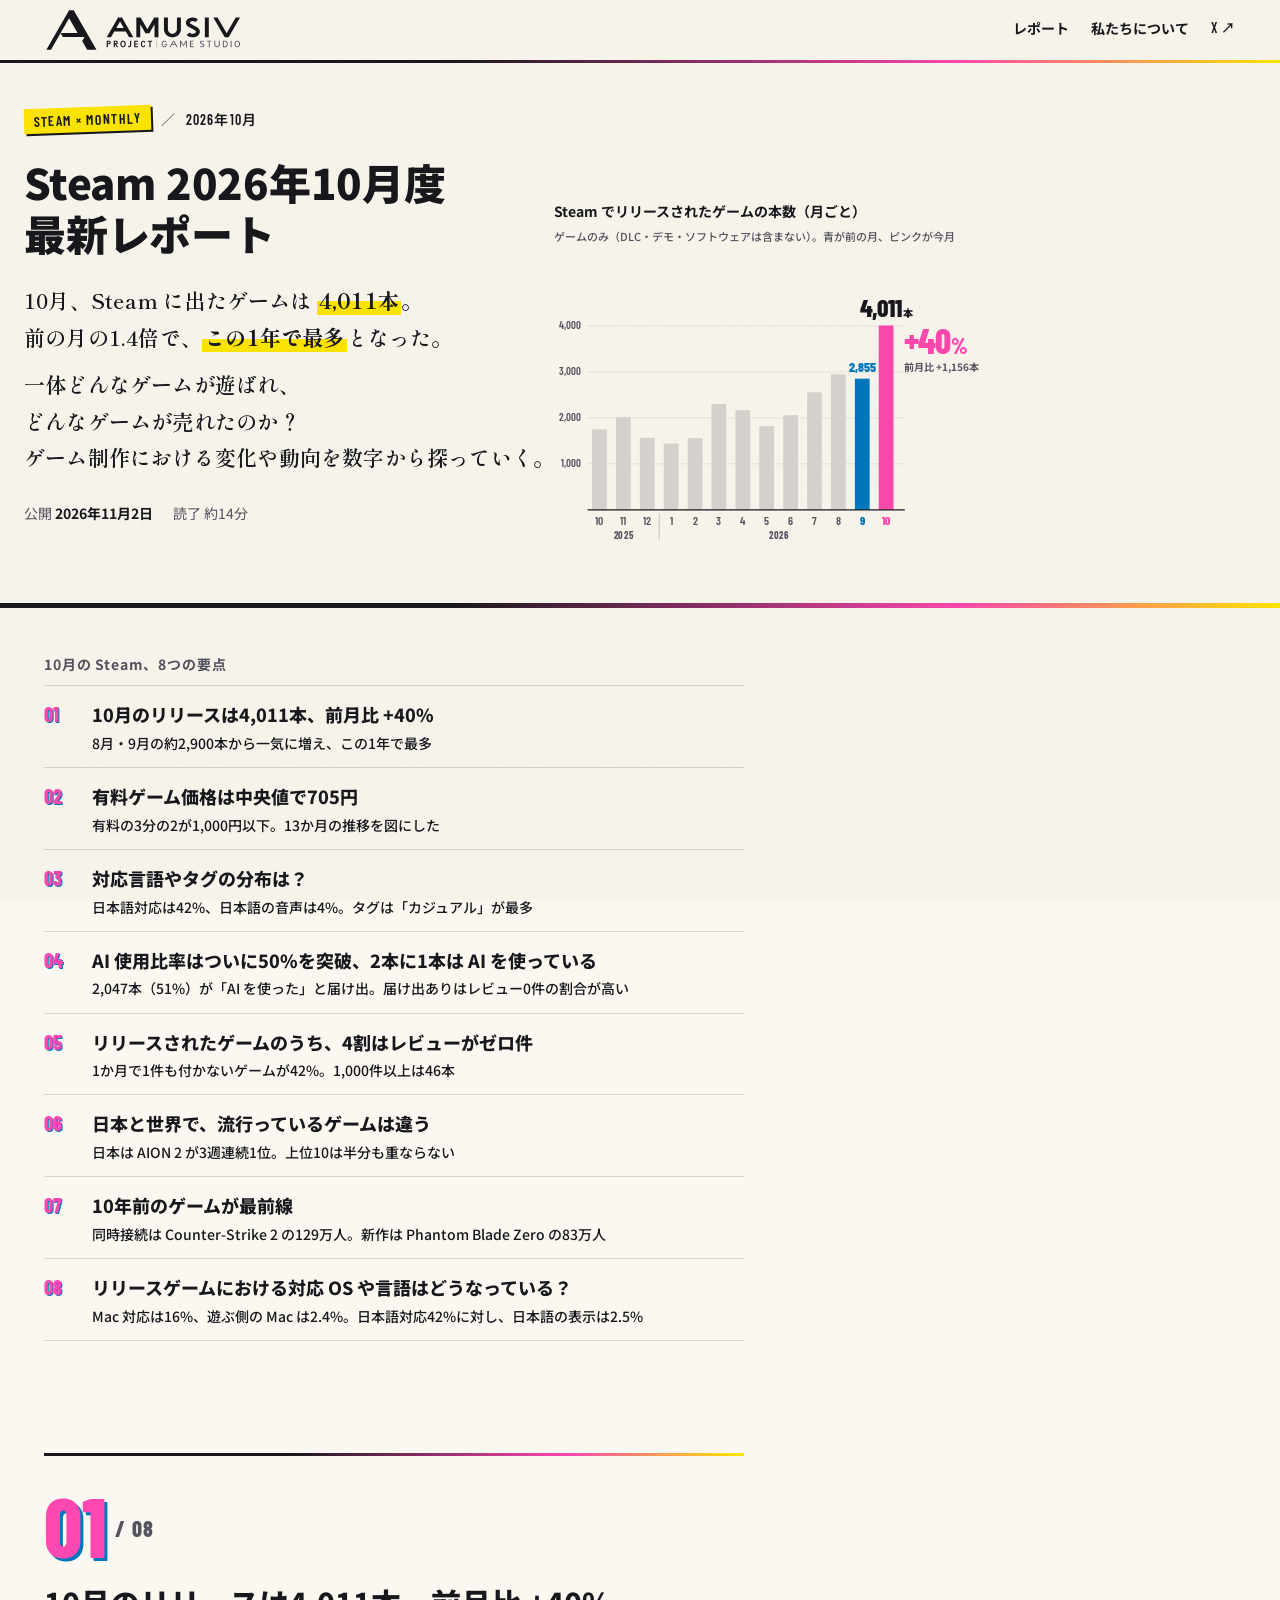
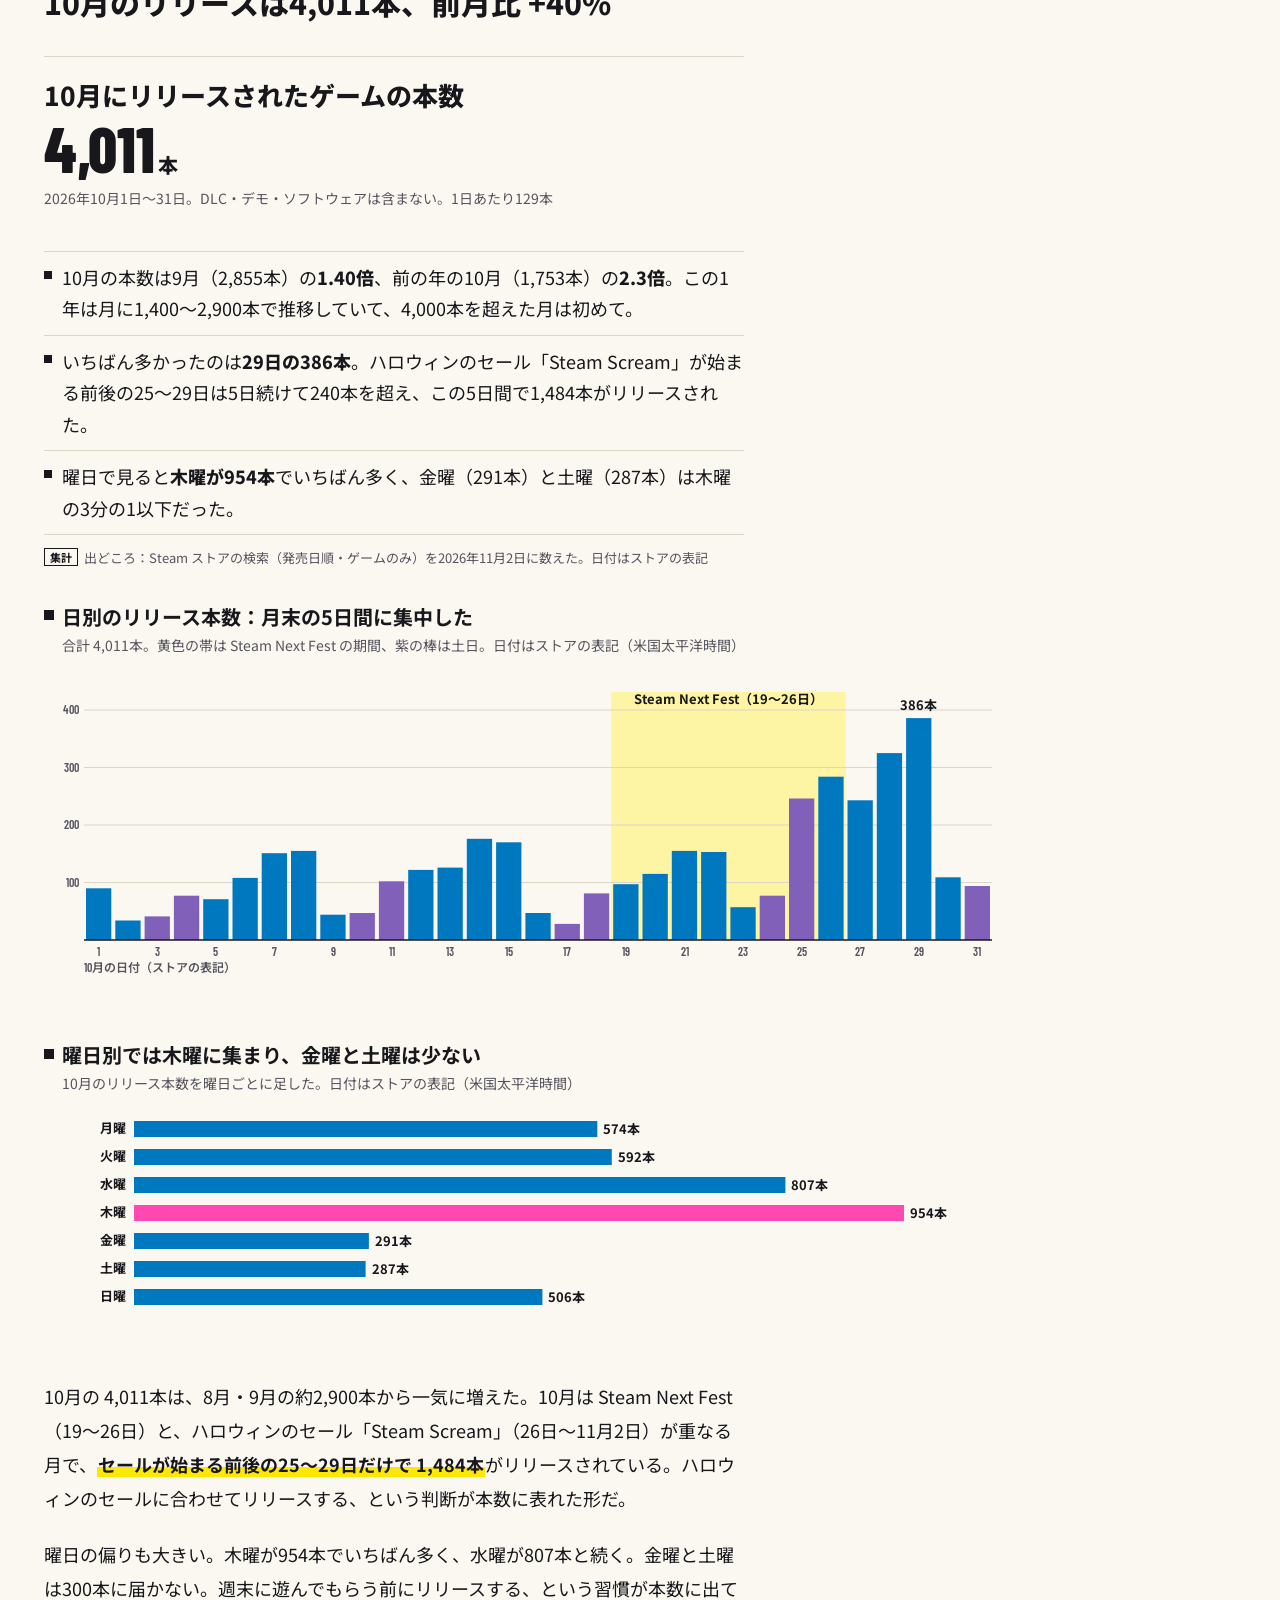
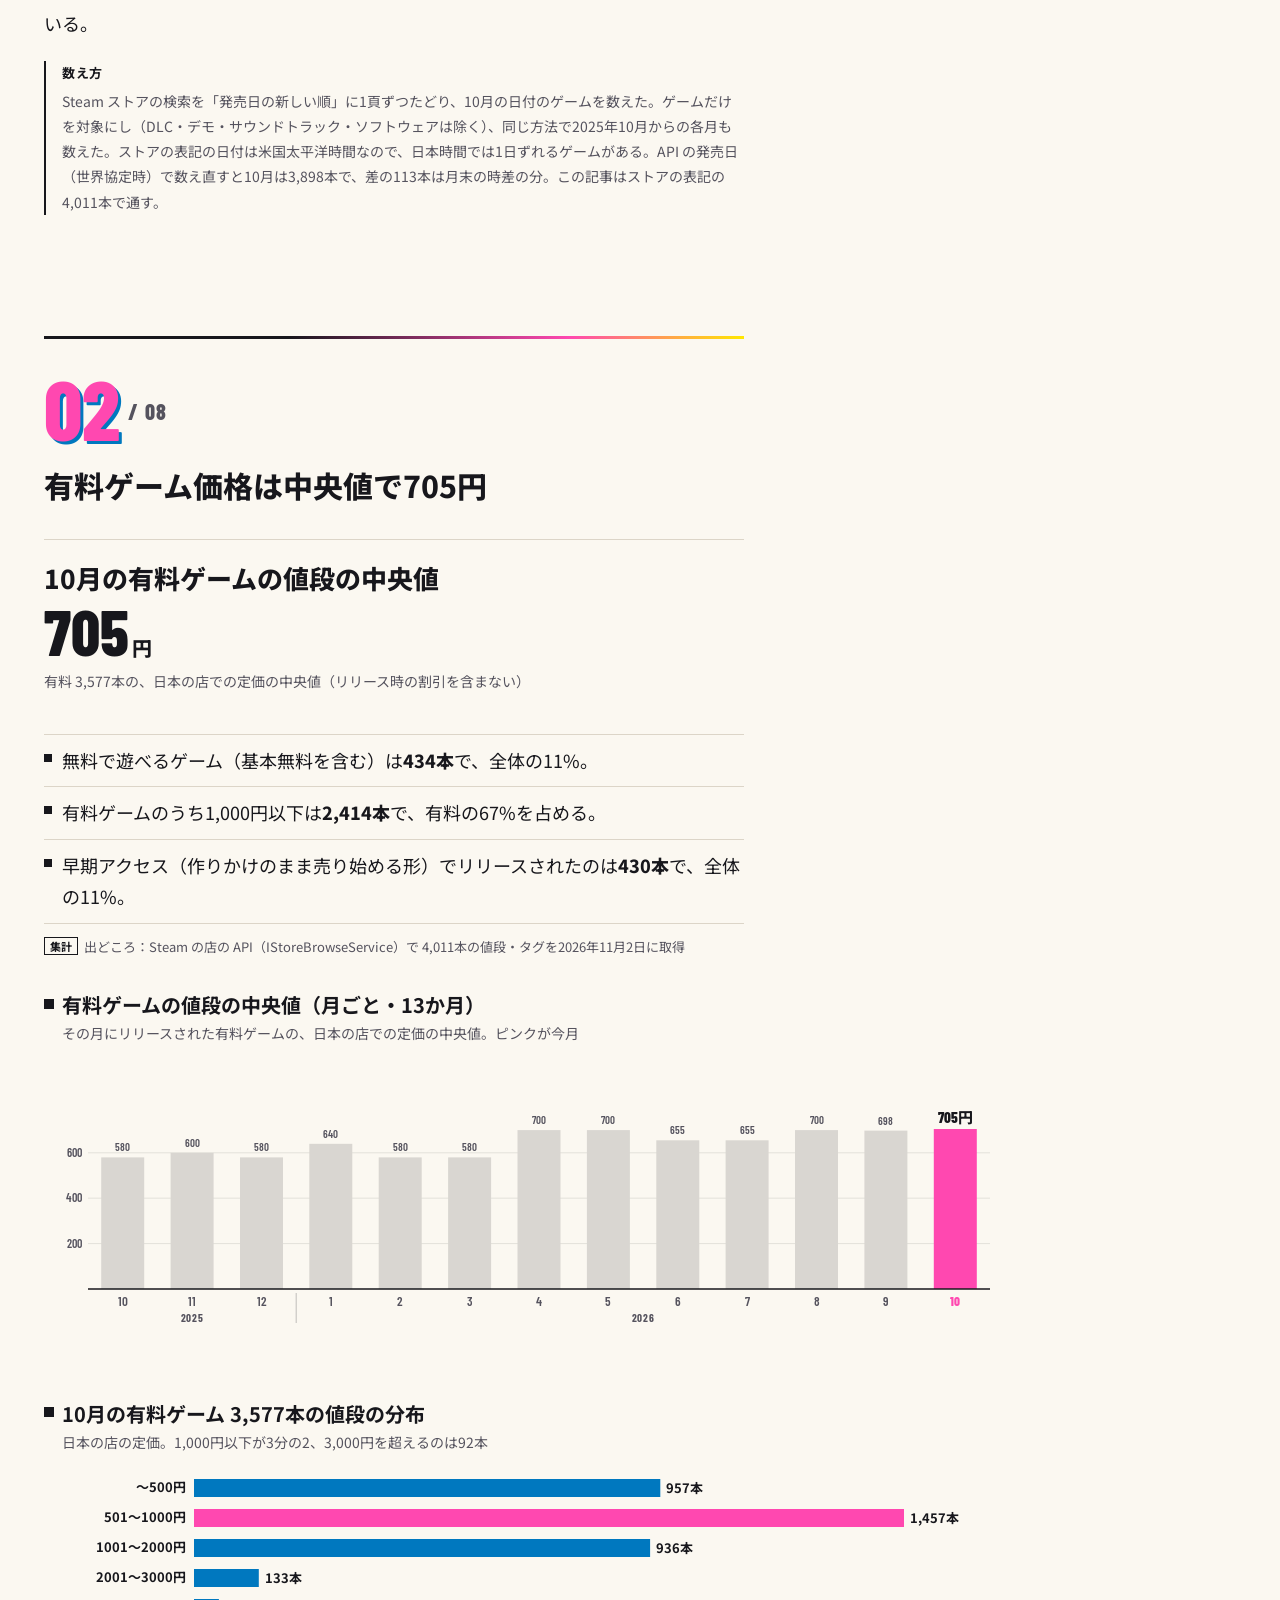
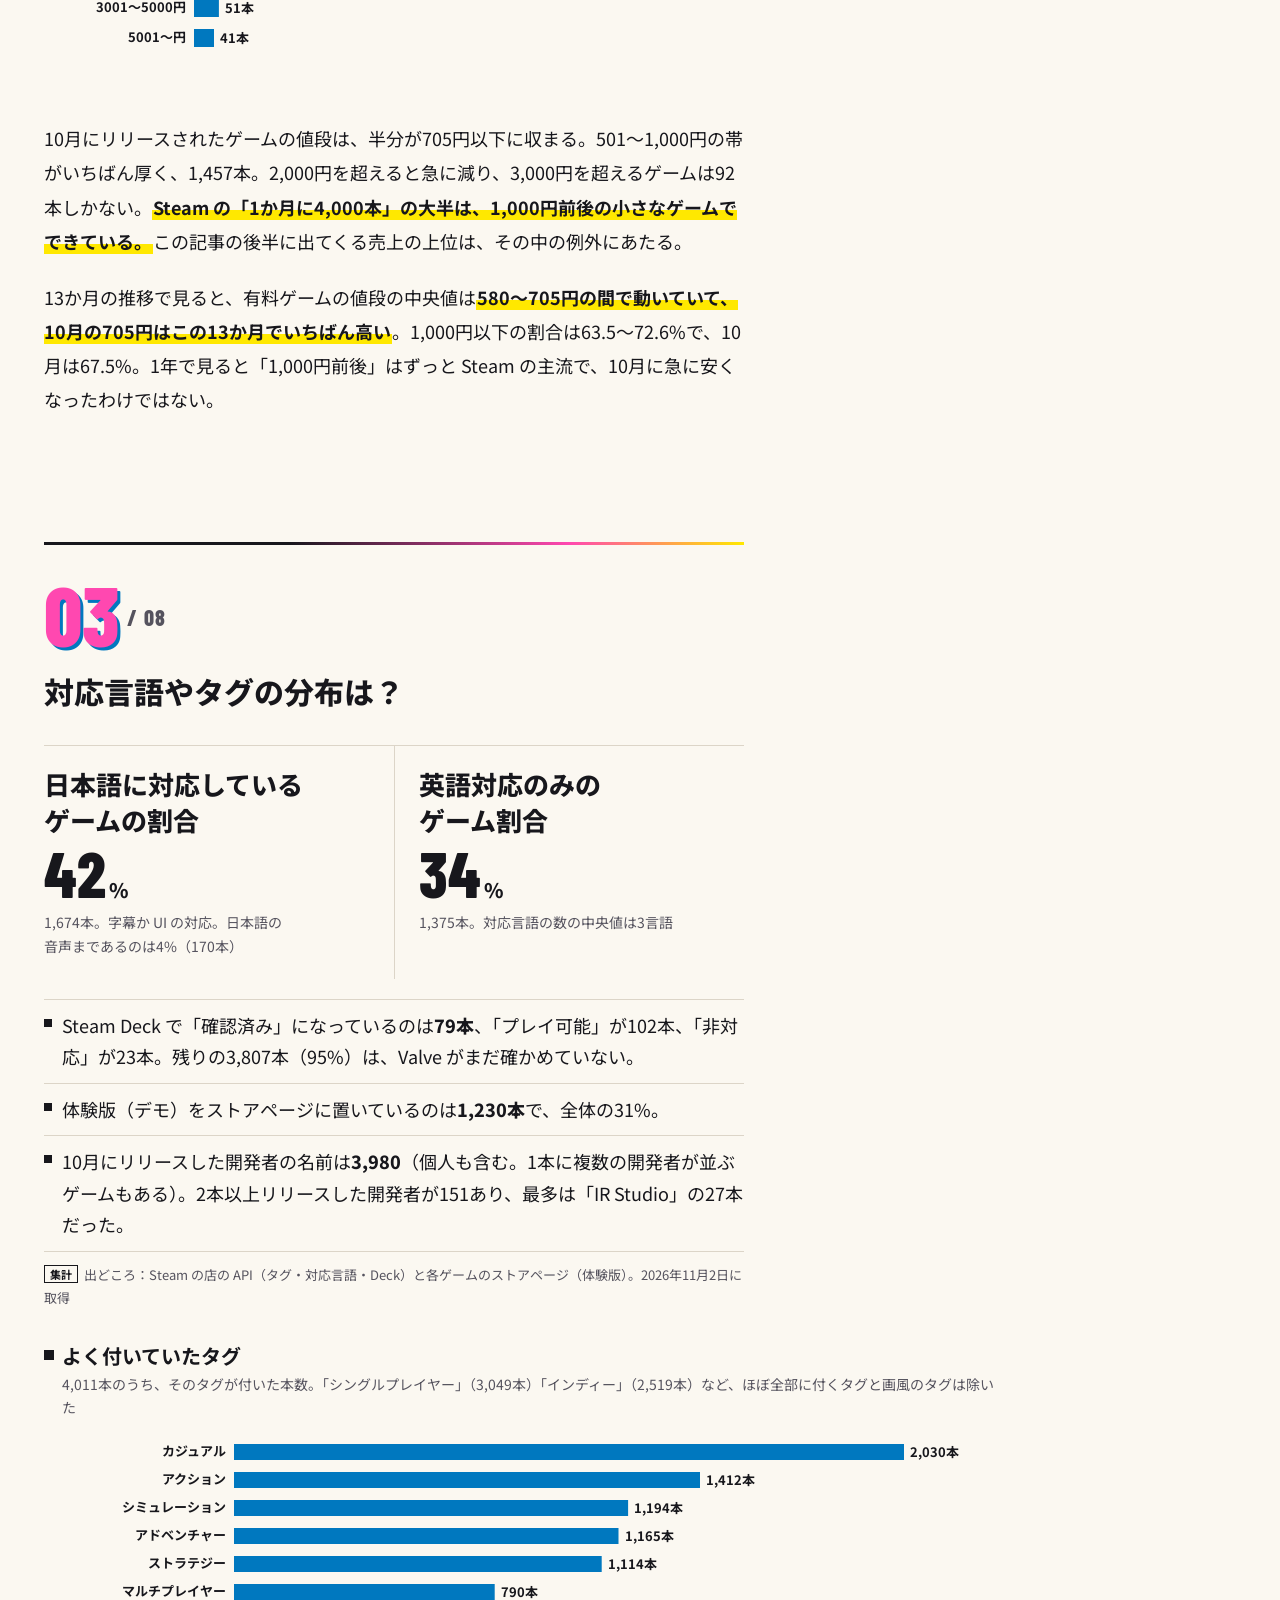
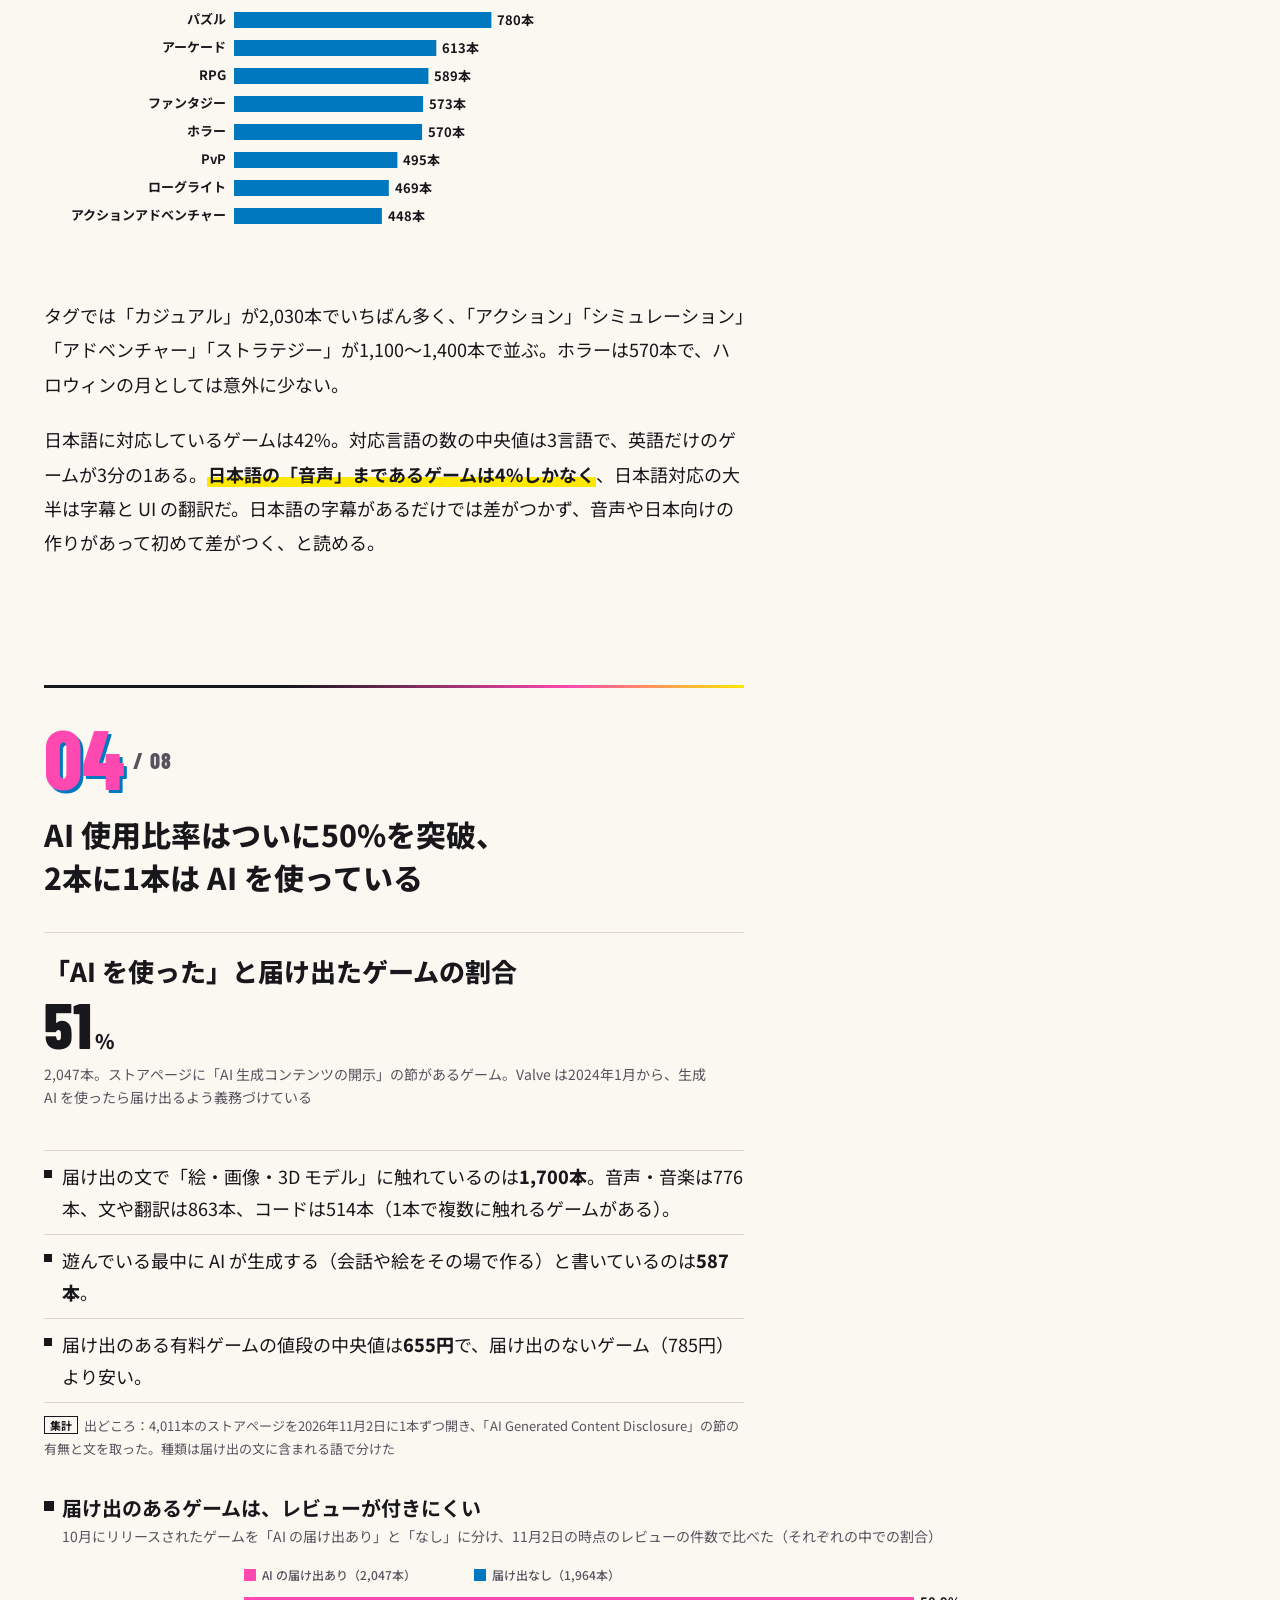
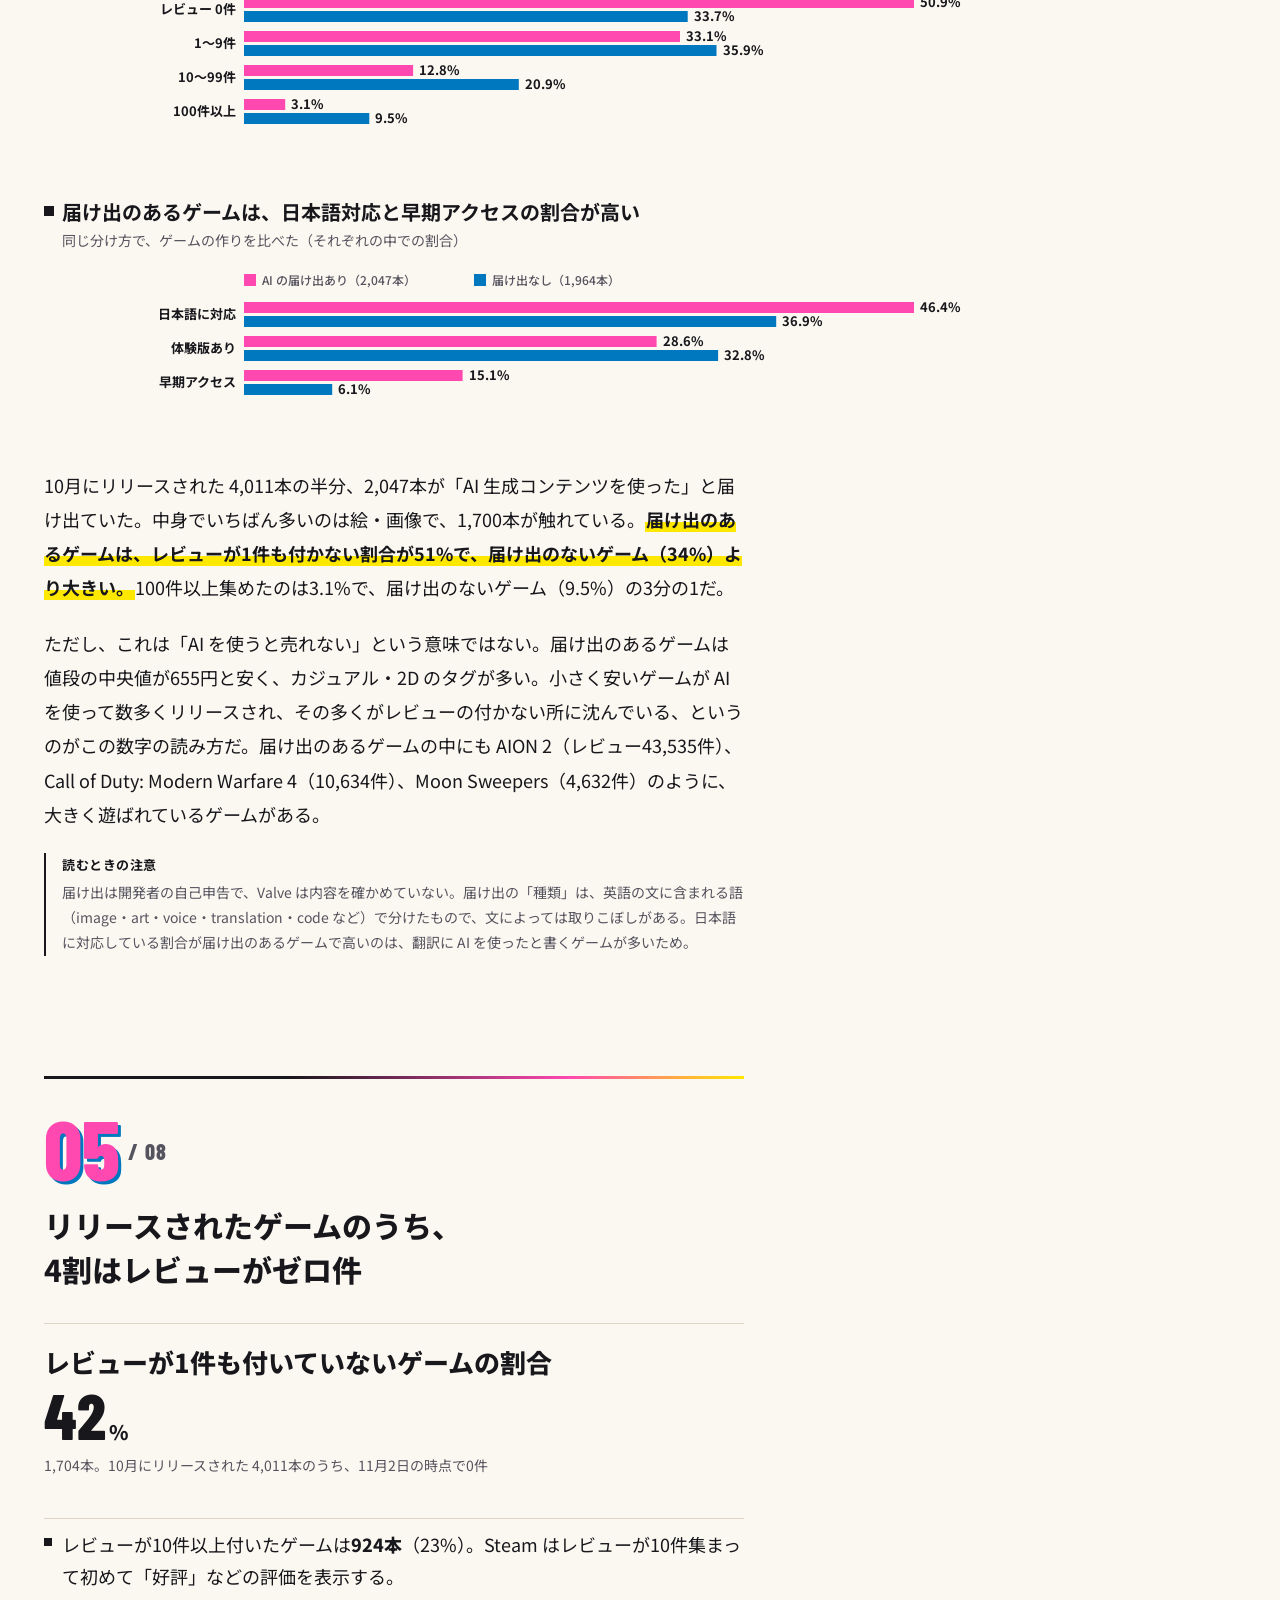
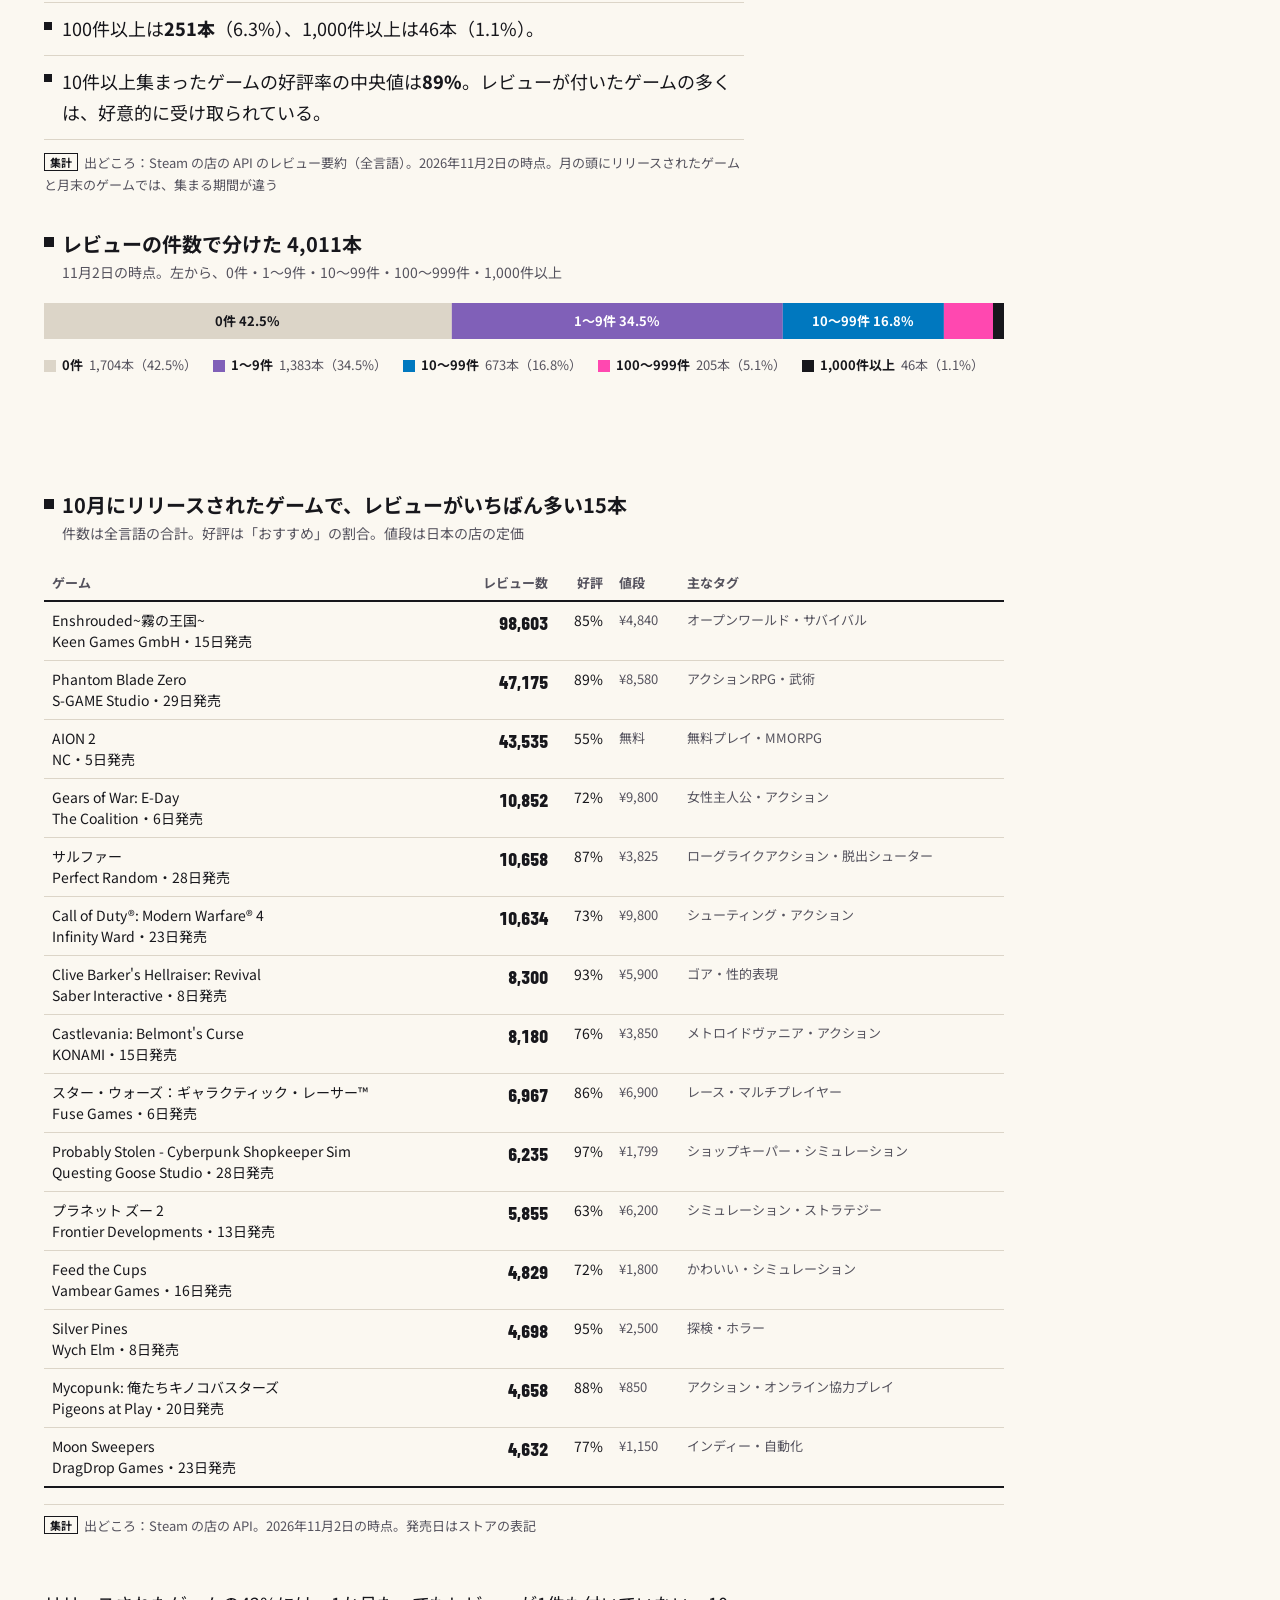
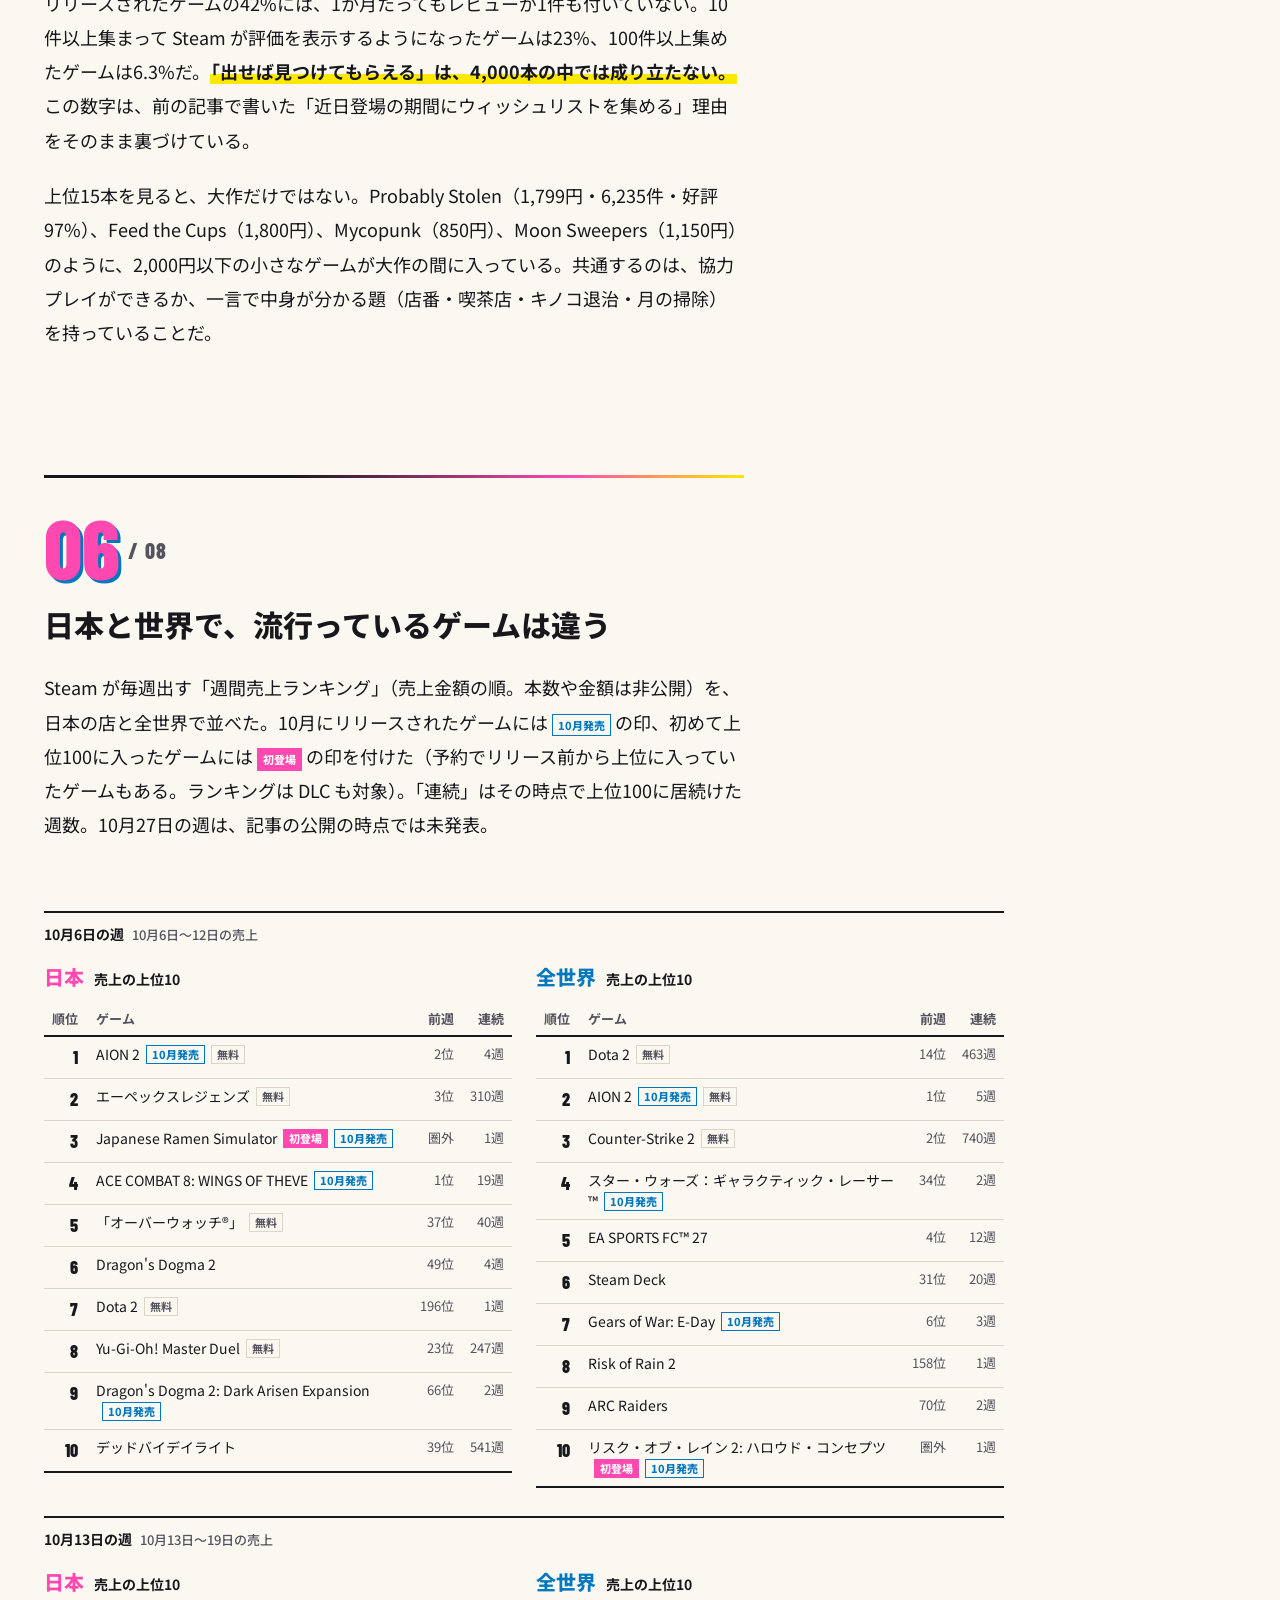
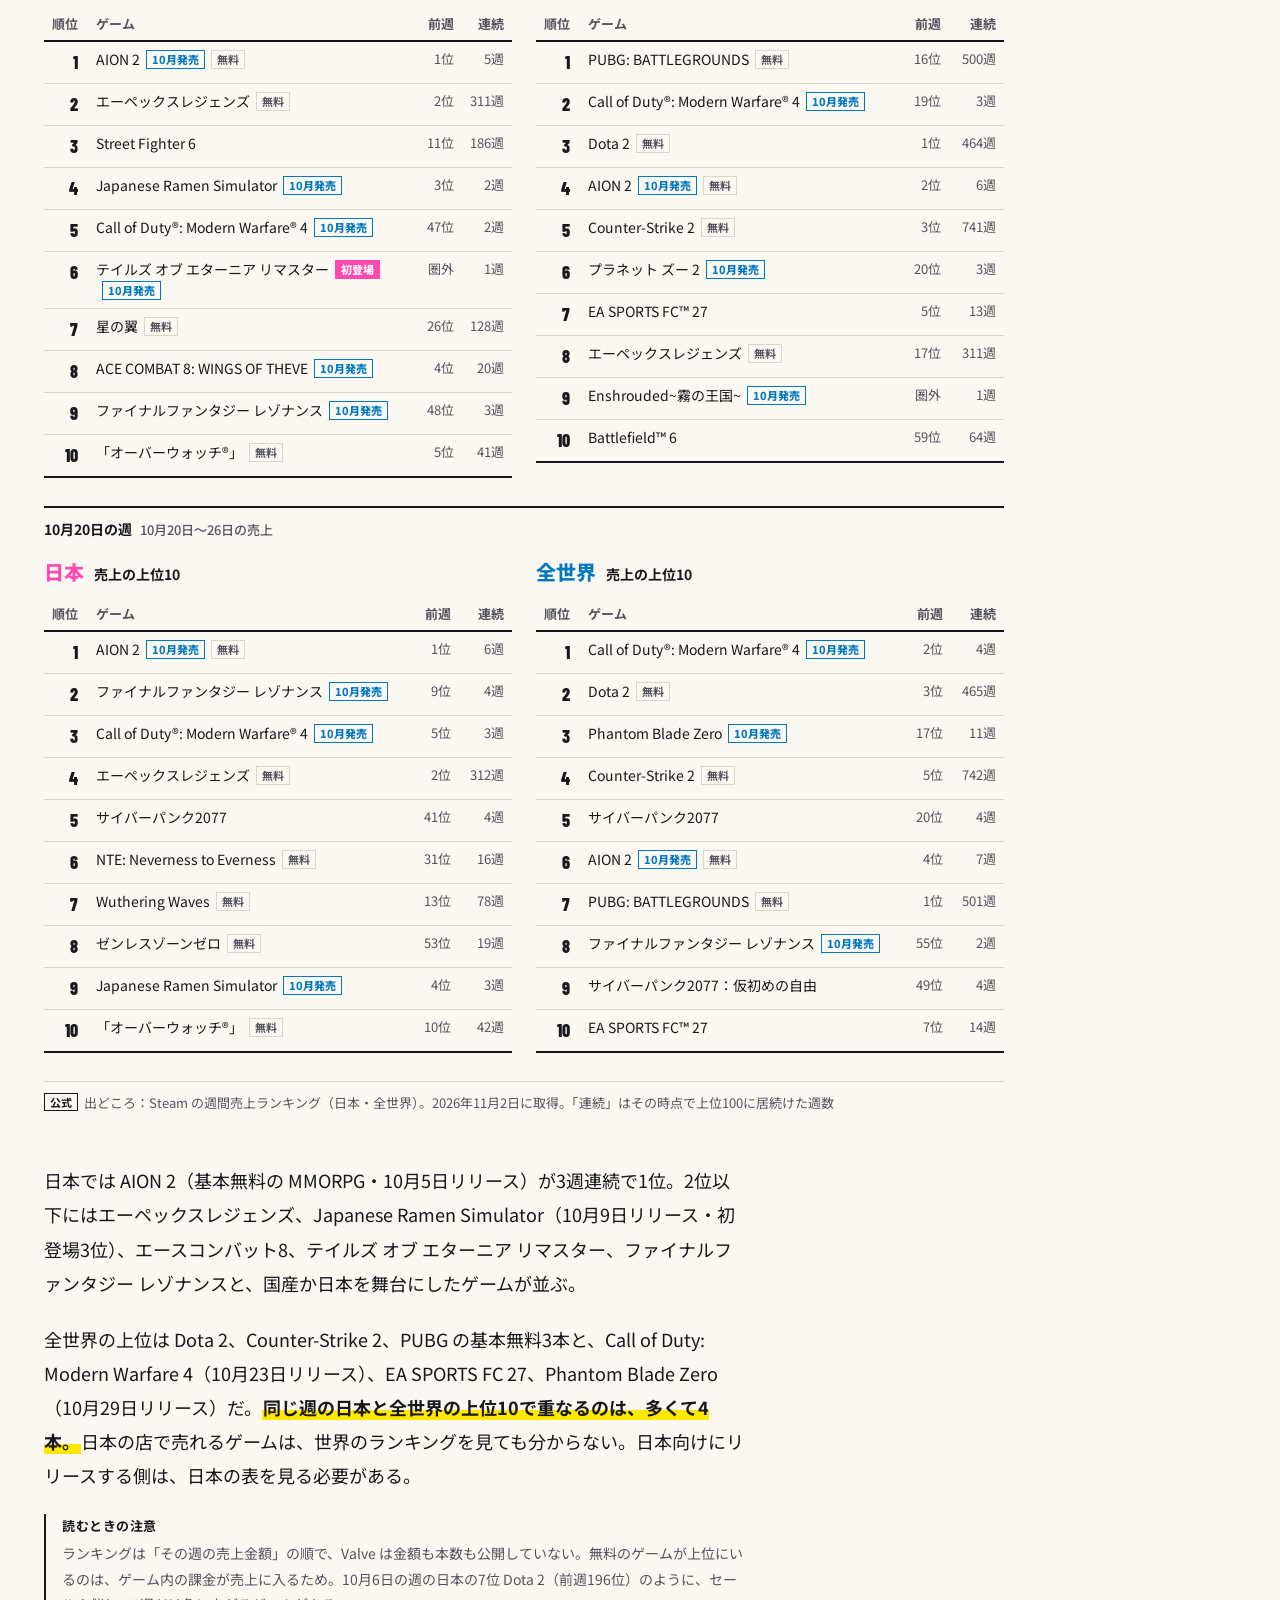
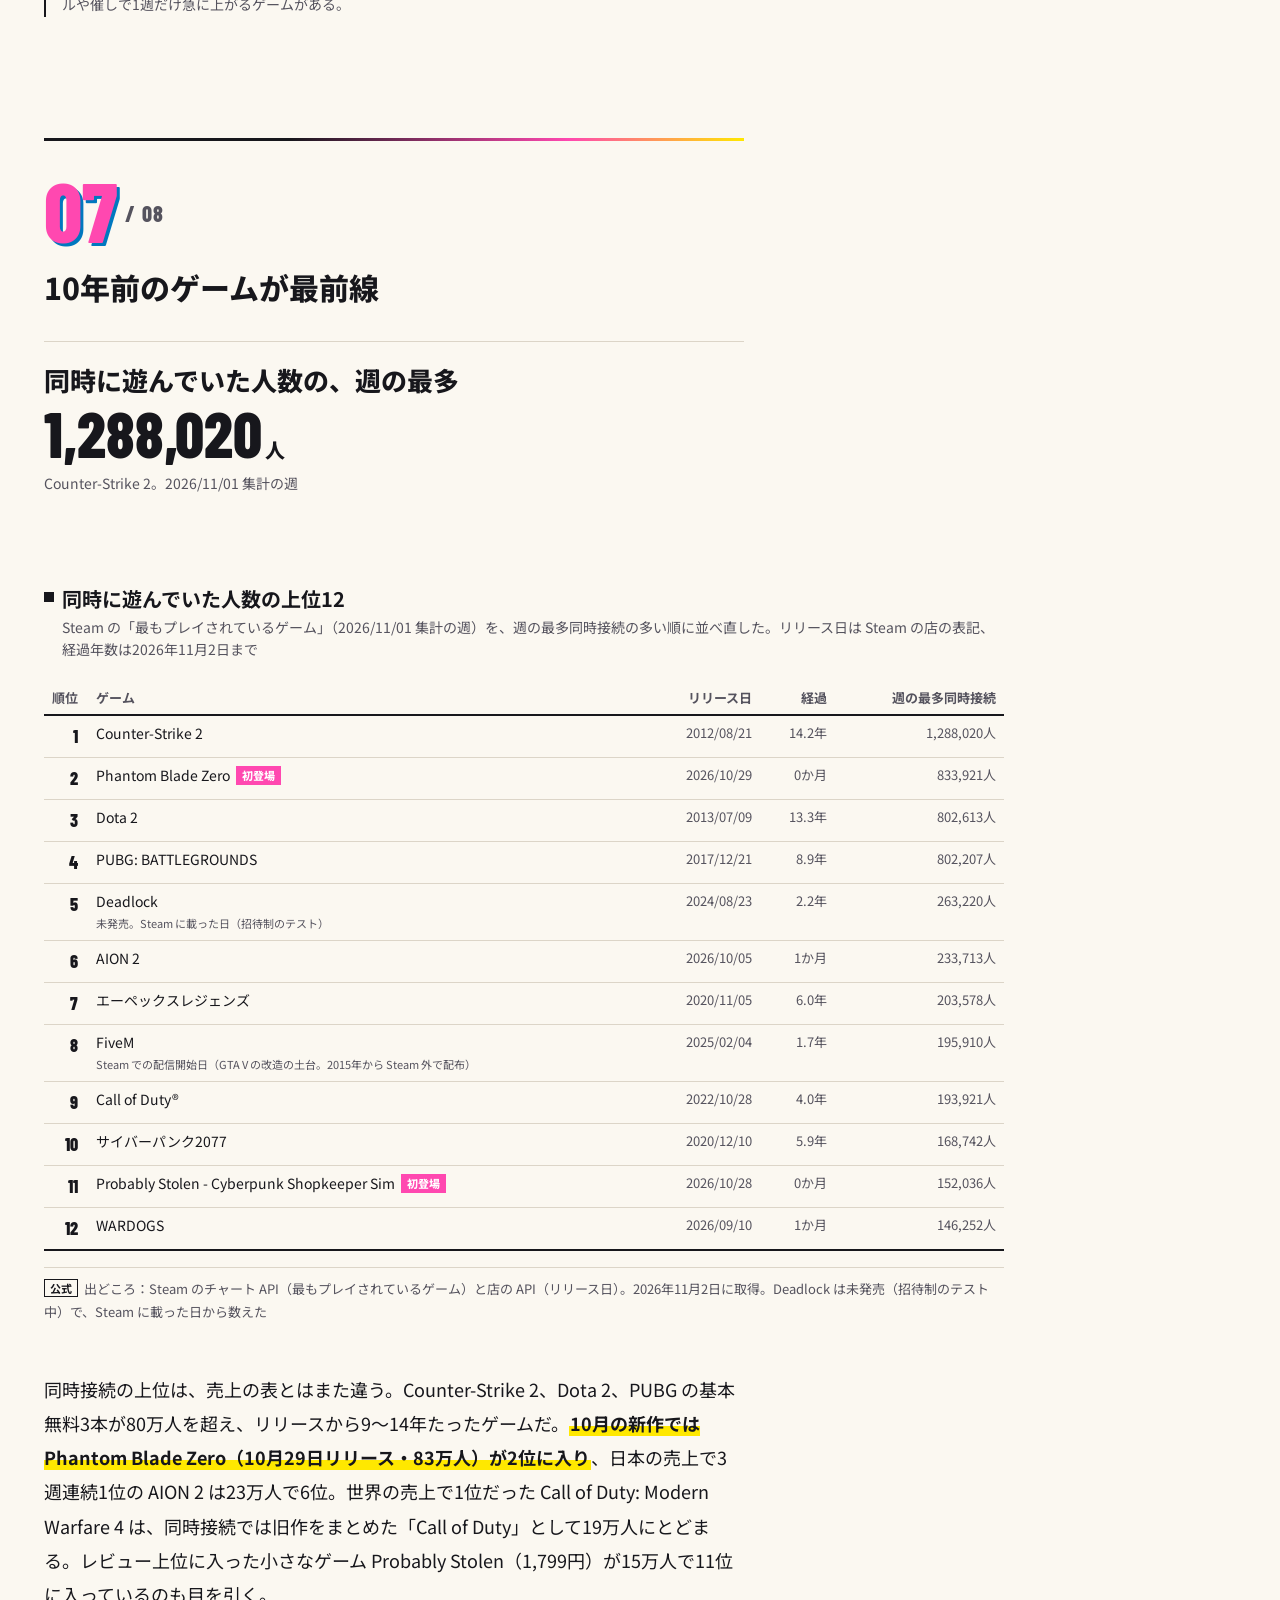
==== articles/002/index.html @ b82c31ad "記事002「Steam 2026年10月度 最新レポート」を公開。トップの最新に追加、sitemap に追加 Co-Authored-By: Claude Fable 5.1 <noreply@ant" ====
<!doctype html>
<html lang="ja">
<head>
<script>document.documentElement.classList.add('js')</script>
<meta charset="utf-8">
<meta name="viewport" content="width=device-width, initial-scale=1, viewport-fit=cover">
<title>Steam 2026年10月度 最新レポート｜Amusiv Project レポート</title>
<meta name="description" content="10月、Steam に出たゲームは4,011本。前の月の1.4倍で、この1年で最多となった。一体どんなゲームが遊ばれ、どんなゲームが売れたのか？ゲーム制作における変化や動向を数字から探っていく。">
<link rel="canonical" href="https://amusiv.co.jp/articles/002/">
<meta property="og:type" content="article"><meta property="og:site_name" content="Amusiv Project レポート"><meta property="og:title" content="Steam 2026年10月度 最新レポート"><meta property="og:description" content="10月、Steam に出たゲームは4,011本。前の月の1.4倍で、この1年で最多となった。一体どんなゲームが遊ばれ、どんなゲームが売れたのか？ゲーム制作における変化や動向を数字から探っていく。"><meta property="og:url" content="https://amusiv.co.jp/articles/002/"><meta property="og:image" content="https://amusiv.co.jp/articles/002/ogp.png"><meta property="og:image:width" content="1200"><meta property="og:image:height" content="630"><meta property="og:locale" content="ja_JP">
<meta name="twitter:card" content="summary_large_image"><meta name="twitter:site" content="@Amusiv_Project">
<meta property="article:published_time" content="2026-11-02"><meta property="article:modified_time" content="2026-11-02">
<link rel="icon" href="../../favicon.svg" type="image/svg+xml">
<link rel="preconnect" href="https://fonts.googleapis.com"><link rel="preconnect" href="https://fonts.gstatic.com" crossorigin>
<link rel="stylesheet" href="https://fonts.googleapis.com/css2?family=Barlow+Condensed:wght@600;800&family=Noto+Sans+JP:wght@400;500;700;800;900&family=Shippori+Mincho:wght@500;600&display=swap">
<link rel="stylesheet" href="../../assets/article.css?v=a1032f">
<link rel="stylesheet" href="../../assets/gantt.css?v=a1031h">
<link rel="stylesheet" href="../../assets/oct.css?v=a1102o">
<script type="application/ld+json">{"@context":"https://schema.org","@type":"Article","headline":"Steam 2026年10月度 最新レポート","datePublished":"2026-11-02","dateModified":"2026-11-02","inLanguage":"ja","image":"https://amusiv.co.jp/articles/002/ogp.png","author":{"@type":"Organization","name":"Amusiv Project"},"publisher":{"@type":"Organization","name":"合同会社Amusiv"},"mainEntityOfPage":"https://amusiv.co.jp/articles/002/"}</script>
</head>
<body class="a003">
<header class="masthead" id="top">
  <div class="in">
    <a class="brand" href="../../" aria-label="Amusiv Project レポート トップ"><img class="logo-img" src="../../assets/img/logo_header.svg" alt="Amusiv Project" width="498" height="112"></a>
    <nav class="mnav" aria-label="メニュー"><a href="../../#latest">レポート</a><a href="../../#about">私たちについて</a><a class="x" href="https://x.com/Amusiv_Project" target="_blank" rel="noopener">X ↗</a></nav>
    <details class="mtoc"><summary aria-label="目次を開く"><span class="ic" aria-hidden="true"></span>目次</summary><div class="mtoc-in"><ol class="mtoc-list"><li><a href="#s1"><span class="tn">01</span><span class="tt">10月のリリースは4,011本、前月比 +40%</span></a></li><li><a href="#s2"><span class="tn">02</span><span class="tt">有料ゲーム価格は中央値で705円</span></a></li><li><a href="#s3"><span class="tn">03</span><span class="tt">対応言語やタグの分布は？</span></a></li><li><a href="#s4"><span class="tn">04</span><span class="tt">AI 使用比率はついに50%を突破、2本に1本は AI を使っている</span></a></li><li><a href="#s5"><span class="tn">05</span><span class="tt">リリースされたゲームのうち、4割はレビューがゼロ件</span></a></li><li><a href="#s6"><span class="tn">06</span><span class="tt">日本と世界で、流行っているゲームは違う</span></a></li><li><a href="#s7"><span class="tn">07</span><span class="tt">10年前のゲームが最前線</span></a></li><li><a href="#s8"><span class="tn">08</span><span class="tt">リリースゲームにおける対応 OS や言語はどうなっている？</span></a></li><li><a href="#answers"><span class="tn nn">A</span><span class="tt">本レポートから読み取れること</span></a></li><li><a href="#method"><span class="tn nn">M</span><span class="tt">この記事の数字について</span></a></li></ol><div class="sh"><a class="sx" href="https://x.com/intent/post?text=Steam%202026%E5%B9%B410%E6%9C%88%E5%BA%A6%20%E6%9C%80%E6%96%B0%E3%83%AC%E3%83%9D%E3%83%BC%E3%83%88&amp;url=https%3A%2F%2Famusiv.co.jp%2Farticles%2F002%2F&amp;via=Amusiv_Project" target="_blank" rel="noopener">X でシェア</a><button class="sc" type="button" data-copy="https://amusiv.co.jp/articles/002/">リンクをコピー</button></div></div></details>
  </div>
  <div class="prog" aria-hidden="true"><i></i></div>
</header>
<aside class="rail" aria-label="目次と共有"><p class="rail-h">目次</p><ol class="rail-list"><li><a href="#s1"><span class="tn">01</span><span class="tt">10月のリリースは4,011本、前月比 +40%</span></a></li><li><a href="#s2"><span class="tn">02</span><span class="tt">有料ゲーム価格は中央値で705円</span></a></li><li><a href="#s3"><span class="tn">03</span><span class="tt">対応言語やタグの分布は？</span></a></li><li><a href="#s4"><span class="tn">04</span><span class="tt">AI 使用比率はついに50%を突破、2本に1本は AI を使っている</span></a></li><li><a href="#s5"><span class="tn">05</span><span class="tt">リリースされたゲームのうち、4割はレビューがゼロ件</span></a></li><li><a href="#s6"><span class="tn">06</span><span class="tt">日本と世界で、流行っているゲームは違う</span></a></li><li><a href="#s7"><span class="tn">07</span><span class="tt">10年前のゲームが最前線</span></a></li><li><a href="#s8"><span class="tn">08</span><span class="tt">リリースゲームにおける対応 OS や言語はどうなっている？</span></a></li><li><a href="#answers"><span class="tn nn">A</span><span class="tt">本レポートから読み取れること</span></a></li><li><a href="#method"><span class="tn nn">M</span><span class="tt">この記事の数字について</span></a></li></ol><div class="sh"><a class="sx" href="https://x.com/intent/post?text=Steam%202026%E5%B9%B410%E6%9C%88%E5%BA%A6%20%E6%9C%80%E6%96%B0%E3%83%AC%E3%83%9D%E3%83%BC%E3%83%88&amp;url=https%3A%2F%2Famusiv.co.jp%2Farticles%2F002%2F&amp;via=Amusiv_Project" target="_blank" rel="noopener">X でシェア</a><button class="sc" type="button" data-copy="https://amusiv.co.jp/articles/002/">リンクをコピー</button></div><a class="totop" href="#top">上へ戻る</a></aside>

<main>
<article>
  <header class="hero">
    <div class="in">
      <div>
        <div class="kicker"><span class="tag">Steam × Monthly</span><span class="sep">／</span><span>2026年10月</span></div>
        <h1><span>Steam 2026年10月度</span><span>最新レポート</span></h1>
        <div class="lead lead3"><p><span class="nb">10月、</span><span class="nb">Steam に出たゲームは <em class="hl">4,011本</em>。</span><span class="nb">前の月の1.4倍で、</span><span class="nb"><em class="hl">この1年で最多</em>となった。</span></p><p><span class="nb">一体どんなゲームが遊ばれ、</span><span class="nb">どんなゲームが売れたのか？</span><span class="nb">ゲーム制作における変化や動向を数字から探っていく。</span></p></div>
        <div class="meta"><span class="d">公開 <time datetime="2026-11-02">2026年11月2日</time></span><span class="rt">読了 約14分</span></div>
      </div>
      <figure class="cover" role="img" aria-label="月ごとの発売本数。8月2,949本、9月2,855本、10月4,011本">
        <figcaption>Steam でリリースされたゲームの本数（月ごと）<span>ゲームのみ（DLC・デモ・ソフトウェアは含まない）。青が前の月、ピンクが今月</span></figcaption>
        <div class="cv3"><div class="dual"><div class="dsk"><svg viewBox="0 0 560 350" role="img" aria-label="月ごとのリリース本数。2026年10月は4,011本で、前の月より40%多い" style="overflow:visible"><line x1="40" x2="418" y1="251.2" y2="251.2" stroke="var(--ink)" stroke-opacity=".10" stroke-width="1"/><text x="32" y="255.2" text-anchor="end" style="font-family:var(--num);font-weight:600;font-size:13px;fill:var(--sub)">1,000</text><line x1="40" x2="418" y1="196.5" y2="196.5" stroke="var(--ink)" stroke-opacity=".10" stroke-width="1"/><text x="32" y="200.5" text-anchor="end" style="font-family:var(--num);font-weight:600;font-size:13px;fill:var(--sub)">2,000</text><line x1="40" x2="418" y1="141.7" y2="141.7" stroke="var(--ink)" stroke-opacity=".10" stroke-width="1"/><text x="32" y="145.7" text-anchor="end" style="font-family:var(--num);font-weight:600;font-size:13px;fill:var(--sub)">3,000</text><line x1="40" x2="418" y1="87.0" y2="87.0" stroke="var(--ink)" stroke-opacity=".10" stroke-width="1"/><text x="32" y="91.0" text-anchor="end" style="font-family:var(--num);font-weight:600;font-size:13px;fill:var(--sub)">4,000</text><rect x="45.4" y="210.0" width="17.6" height="96.0" fill="color-mix(in srgb, var(--ink) 15%, var(--paper))"/><text x="54.2" y="324" text-anchor="middle" style="font-family:var(--num);font-weight:600;font-size:14px;fill:var(--sub)">10</text><rect x="73.9" y="195.7" width="17.6" height="110.3" fill="color-mix(in srgb, var(--ink) 15%, var(--paper))"/><text x="82.7" y="324" text-anchor="middle" style="font-family:var(--num);font-weight:600;font-size:14px;fill:var(--sub)">11</text><rect x="102.3" y="220.2" width="17.6" height="85.8" fill="color-mix(in srgb, var(--ink) 15%, var(--paper))"/><text x="111.2" y="324" text-anchor="middle" style="font-family:var(--num);font-weight:600;font-size:14px;fill:var(--sub)">12</text><rect x="130.8" y="227.0" width="17.6" height="79.0" fill="color-mix(in srgb, var(--ink) 15%, var(--paper))"/><text x="139.6" y="324" text-anchor="middle" style="font-family:var(--num);font-weight:600;font-size:14px;fill:var(--sub)">1</text><line x1="125.4" x2="125.4" y1="310" y2="342" stroke="var(--ink)" stroke-opacity=".25"/><rect x="159.3" y="220.6" width="17.6" height="85.4" fill="color-mix(in srgb, var(--ink) 15%, var(--paper))"/><text x="168.1" y="324" text-anchor="middle" style="font-family:var(--num);font-weight:600;font-size:14px;fill:var(--sub)">2</text><rect x="187.7" y="179.9" width="17.6" height="126.1" fill="color-mix(in srgb, var(--ink) 15%, var(--paper))"/><text x="196.5" y="324" text-anchor="middle" style="font-family:var(--num);font-weight:600;font-size:14px;fill:var(--sub)">3</text><rect x="216.2" y="187.3" width="17.6" height="118.7" fill="color-mix(in srgb, var(--ink) 15%, var(--paper))"/><text x="225.0" y="324" text-anchor="middle" style="font-family:var(--num);font-weight:600;font-size:14px;fill:var(--sub)">4</text><rect x="244.6" y="206.4" width="17.6" height="99.6" fill="color-mix(in srgb, var(--ink) 15%, var(--paper))"/><text x="253.5" y="324" text-anchor="middle" style="font-family:var(--num);font-weight:600;font-size:14px;fill:var(--sub)">5</text><rect x="273.1" y="193.2" width="17.6" height="112.8" fill="color-mix(in srgb, var(--ink) 15%, var(--paper))"/><text x="281.9" y="324" text-anchor="middle" style="font-family:var(--num);font-weight:600;font-size:14px;fill:var(--sub)">6</text><rect x="301.6" y="166.0" width="17.6" height="140.0" fill="color-mix(in srgb, var(--ink) 15%, var(--paper))"/><text x="310.4" y="324" text-anchor="middle" style="font-family:var(--num);font-weight:600;font-size:14px;fill:var(--sub)">7</text><rect x="330.0" y="144.5" width="17.6" height="161.5" fill="color-mix(in srgb, var(--ink) 15%, var(--paper))"/><text x="338.8" y="324" text-anchor="middle" style="font-family:var(--num);font-weight:600;font-size:14px;fill:var(--sub)">8</text><rect x="358.5" y="149.7" width="17.6" height="156.3" fill="var(--blue)"/><text x="367.3" y="141.7" text-anchor="middle" style="font-family:var(--num);font-weight:800;font-size:16px;fill:var(--blue)">2,855</text><text x="367.3" y="324" text-anchor="middle" style="font-family:var(--num);font-weight:800;font-size:14px;fill:var(--blue)">9</text><rect x="386.9" y="86.4" width="17.6" height="219.6" fill="var(--accent)"/><text x="395.8" y="324" text-anchor="middle" style="font-family:var(--num);font-weight:800;font-size:14px;fill:var(--accent)">10</text><text x="82.7" y="341" text-anchor="middle" style="font-family:var(--num);font-weight:700;font-size:12px;fill:var(--sub);letter-spacing:.06em">2025</text><text x="267.7" y="341" text-anchor="middle" style="font-family:var(--num);font-weight:700;font-size:12px;fill:var(--sub);letter-spacing:.06em">2026</text><line x1="40" x2="418" y1="306" y2="306" stroke="var(--ink)" stroke-width="1.5"/><text x="395.8" y="76.4" text-anchor="middle" style="font-family:var(--num);font-weight:800;font-size:30px;fill:var(--ink);letter-spacing:-.01em">4,011<tspan style="font-family:var(--jp);font-weight:900;font-size:12px"> 本</tspan></text><text x="416.6" y="120.0" style="font-family:var(--num);font-weight:800;font-size:42px;fill:var(--accent);letter-spacing:-.02em">+40<tspan style="font-size:26px">%</tspan></text><text x="416.6" y="140.0" style="font-family:var(--jp);font-weight:700;font-size:12px;fill:var(--sub)">前月比 +1,156本</text></svg></div><div class="mob"><svg viewBox="0 0 480 330" role="img" aria-label="月ごとのリリース本数。2026年10月は4,011本で、前の月より40%多い" style="overflow:visible"><line x1="36" x2="362" y1="235.7" y2="235.7" stroke="var(--ink)" stroke-opacity=".10" stroke-width="1"/><text x="28" y="239.7" text-anchor="end" style="font-family:var(--num);font-weight:600;font-size:13px;fill:var(--sub)">1,000</text><line x1="36" x2="362" y1="185.4" y2="185.4" stroke="var(--ink)" stroke-opacity=".10" stroke-width="1"/><text x="28" y="189.4" text-anchor="end" style="font-family:var(--num);font-weight:600;font-size:13px;fill:var(--sub)">2,000</text><line x1="36" x2="362" y1="135.1" y2="135.1" stroke="var(--ink)" stroke-opacity=".10" stroke-width="1"/><text x="28" y="139.1" text-anchor="end" style="font-family:var(--num);font-weight:600;font-size:13px;fill:var(--sub)">3,000</text><line x1="36" x2="362" y1="84.8" y2="84.8" stroke="var(--ink)" stroke-opacity=".10" stroke-width="1"/><text x="28" y="88.8" text-anchor="end" style="font-family:var(--num);font-weight:600;font-size:13px;fill:var(--sub)">4,000</text><rect x="40.6" y="197.8" width="15.2" height="88.2" fill="color-mix(in srgb, var(--ink) 15%, var(--paper))"/><text x="48.2" y="304" text-anchor="middle" style="font-family:var(--num);font-weight:600;font-size:14px;fill:var(--sub)">10</text><rect x="65.1" y="184.7" width="15.2" height="101.3" fill="color-mix(in srgb, var(--ink) 15%, var(--paper))"/><text x="72.7" y="304" text-anchor="middle" style="font-family:var(--num);font-weight:600;font-size:14px;fill:var(--sub)">11</text><rect x="89.6" y="207.2" width="15.2" height="78.8" fill="color-mix(in srgb, var(--ink) 15%, var(--paper))"/><text x="97.2" y="304" text-anchor="middle" style="font-family:var(--num);font-weight:600;font-size:14px;fill:var(--sub)">12</text><rect x="114.0" y="213.5" width="15.2" height="72.5" fill="color-mix(in srgb, var(--ink) 15%, var(--paper))"/><text x="121.6" y="304" text-anchor="middle" style="font-family:var(--num);font-weight:600;font-size:14px;fill:var(--sub)">1</text><line x1="109.4" x2="109.4" y1="290" y2="322" stroke="var(--ink)" stroke-opacity=".25"/><rect x="138.5" y="207.5" width="15.2" height="78.5" fill="color-mix(in srgb, var(--ink) 15%, var(--paper))"/><text x="146.1" y="304" text-anchor="middle" style="font-family:var(--num);font-weight:600;font-size:14px;fill:var(--sub)">2</text><rect x="163.0" y="170.1" width="15.2" height="115.9" fill="color-mix(in srgb, var(--ink) 15%, var(--paper))"/><text x="170.5" y="304" text-anchor="middle" style="font-family:var(--num);font-weight:600;font-size:14px;fill:var(--sub)">3</text><rect x="187.4" y="176.9" width="15.2" height="109.1" fill="color-mix(in srgb, var(--ink) 15%, var(--paper))"/><text x="195.0" y="304" text-anchor="middle" style="font-family:var(--num);font-weight:600;font-size:14px;fill:var(--sub)">4</text><rect x="211.9" y="194.5" width="15.2" height="91.5" fill="color-mix(in srgb, var(--ink) 15%, var(--paper))"/><text x="219.5" y="304" text-anchor="middle" style="font-family:var(--num);font-weight:600;font-size:14px;fill:var(--sub)">5</text><rect x="236.3" y="182.4" width="15.2" height="103.6" fill="color-mix(in srgb, var(--ink) 15%, var(--paper))"/><text x="243.9" y="304" text-anchor="middle" style="font-family:var(--num);font-weight:600;font-size:14px;fill:var(--sub)">6</text><rect x="260.8" y="157.4" width="15.2" height="128.6" fill="color-mix(in srgb, var(--ink) 15%, var(--paper))"/><text x="268.4" y="304" text-anchor="middle" style="font-family:var(--num);font-weight:600;font-size:14px;fill:var(--sub)">7</text><rect x="285.3" y="137.6" width="15.2" height="148.4" fill="color-mix(in srgb, var(--ink) 15%, var(--paper))"/><text x="292.8" y="304" text-anchor="middle" style="font-family:var(--num);font-weight:600;font-size:14px;fill:var(--sub)">8</text><rect x="309.7" y="142.4" width="15.2" height="143.6" fill="var(--blue)"/><text x="317.3" y="134.4" text-anchor="middle" style="font-family:var(--num);font-weight:800;font-size:16px;fill:var(--blue)">2,855</text><text x="317.3" y="304" text-anchor="middle" style="font-family:var(--num);font-weight:800;font-size:14px;fill:var(--blue)">9</text><rect x="334.2" y="84.2" width="15.2" height="201.8" fill="var(--accent)"/><text x="341.8" y="304" text-anchor="middle" style="font-family:var(--num);font-weight:800;font-size:14px;fill:var(--accent)">10</text><text x="72.7" y="321" text-anchor="middle" style="font-family:var(--num);font-weight:700;font-size:12px;fill:var(--sub);letter-spacing:.06em">2025</text><text x="231.7" y="321" text-anchor="middle" style="font-family:var(--num);font-weight:700;font-size:12px;fill:var(--sub);letter-spacing:.06em">2026</text><line x1="36" x2="362" y1="286" y2="286" stroke="var(--ink)" stroke-width="1.5"/><text x="341.8" y="74.2" text-anchor="middle" style="font-family:var(--num);font-weight:800;font-size:26px;fill:var(--ink);letter-spacing:-.01em">4,011<tspan style="font-family:var(--jp);font-weight:900;font-size:12px"> 本</tspan></text><text x="361.4" y="115.3" style="font-family:var(--num);font-weight:800;font-size:36px;fill:var(--accent);letter-spacing:-.02em">+40<tspan style="font-size:22px">%</tspan></text><text x="361.4" y="135.3" style="font-family:var(--jp);font-weight:700;font-size:12px;fill:var(--sub)">前月比 +1,156本</text></svg></div></div></div>
      </figure>
    </div>
  </header>

  <nav class="points grid" aria-labelledby="points-h">
    <h2 id="points-h">10月の Steam、8つの要点</h2>
    <ol>
      <li><a href="#s1"><span class="pn">01</span><span class="pt"><b>10月のリリースは4,011本、前月比 +40%</b>8月・9月の約2,900本から一気に増え、この1年で最多</span></a></li>
      <li><a href="#s2"><span class="pn">02</span><span class="pt"><b>有料ゲーム価格は中央値で705円</b>有料の3分の2が1,000円以下。13か月の推移を図にした</span></a></li>
      <li><a href="#s3"><span class="pn">03</span><span class="pt"><b>対応言語やタグの分布は？</b>日本語対応は42%、日本語の音声は4%。タグは「カジュアル」が最多</span></a></li>
      <li><a href="#s4"><span class="pn">04</span><span class="pt"><b>AI 使用比率はついに50%を突破、2本に1本は AI を使っている</b>2,047本（51%）が「AI を使った」と届け出。届け出ありはレビュー0件の割合が高い</span></a></li>
      <li><a href="#s5"><span class="pn">05</span><span class="pt"><b>リリースされたゲームのうち、4割はレビューがゼロ件</b>1か月で1件も付かないゲームが42%。1,000件以上は46本</span></a></li>
      <li><a href="#s6"><span class="pn">06</span><span class="pt"><b>日本と世界で、流行っているゲームは違う</b>日本は AION 2 が3週連続1位。上位10は半分も重ならない</span></a></li>
      <li><a href="#s7"><span class="pn">07</span><span class="pt"><b>10年前のゲームが最前線</b>同時接続は Counter-Strike 2 の129万人。新作は Phantom Blade Zero の83万人</span></a></li>
      <li><a href="#s8"><span class="pn">08</span><span class="pt"><b>リリースゲームにおける対応 OS や言語はどうなっている？</b>Mac 対応は16%、遊ぶ側の Mac は2.4%。日本語対応42%に対し、日本語の表示は2.5%</span></a></li>
    </ol>
  </nav>

  <section class="sec grid" id="s1">
    <h2><span class="no">01</span><span class="ph">10月のリリースは4,011本、</span><span class="ph">前月比 +40%</span></h2>
    <div class="kpi"><div class="stat"><div class="k">10月にリリースされたゲームの本数</div><div class="n">4,011<small>本</small></div><div class="l">2026年10月1日〜31日。DLC・デモ・ソフトウェアは含まない。1日あたり129本</div></div></div>
    <ul class="plain">
      <li>10月の本数は9月（2,855本）の<b>1.40倍</b>、前の年の10月（1,753本）の<b>2.3倍</b>。この1年は月に1,400〜2,900本で推移していて、4,000本を超えた月は初めて。</li>
      <li>いちばん多かったのは<b>29日の386本</b>。ハロウィンのセール「Steam Scream」が始まる前後の25〜29日は5日続けて240本を超え、この5日間で1,484本がリリースされた。</li>
      <li>曜日で見ると<b>木曜が954本</b>でいちばん多く、金曜（291本）と土曜（287本）は木曜の3分の1以下だった。</li>
    </ul>
    <p class="src"><a class="kind" href="#method">集計</a>出どころ：Steam ストアの検索（発売日順・ゲームのみ）を2026年11月2日に数えた。日付はストアの表記</p>
    <figure class="fig wide ch">
      <figcaption class="fh"><b>日別のリリース本数：月末の5日間に集中した</b><span>合計 4,011本。黄色の帯は Steam Next Fest の期間、紫の棒は土日。日付はストアの表記（米国太平洋時間）</span></figcaption>
      <div class="dual"><div class="dsk"><svg viewBox="0 0 960 300" role="img" aria-label="10月の日別の発売本数。合計4,011本、最多は29日の386本"><rect x="567.2" y="16" width="234.3" height="248" fill="var(--yellow)" opacity=".32"/><text class="lb" x="684.4" y="28" text-anchor="middle">Steam Next Fest（19〜26日）</text><line class="grid" x1="40" x2="948" y1="206.5" y2="206.5"/><text class="ax" x="35" y="210.5" text-anchor="end">100</text><line class="grid" x1="40" x2="948" y1="149.0" y2="149.0"/><text class="ax" x="35" y="153.0" text-anchor="end">200</text><line class="grid" x1="40" x2="948" y1="91.5" y2="91.5"/><text class="ax" x="35" y="95.5" text-anchor="end">300</text><line class="grid" x1="40" x2="948" y1="34.0" y2="34.0"/><text class="ax" x="35" y="38.0" text-anchor="end">400</text><rect x="42.0" y="212.3" width="25.3" height="51.8" fill="var(--blue)"/><text class="ax" x="54.6" y="280" text-anchor="middle">1</text><rect x="71.3" y="244.5" width="25.3" height="19.5" fill="var(--blue)"/><rect x="100.6" y="240.4" width="25.3" height="23.6" fill="var(--between)"/><text class="ax" x="113.2" y="280" text-anchor="middle">3</text><rect x="129.9" y="219.7" width="25.3" height="44.3" fill="var(--between)"/><rect x="159.2" y="223.2" width="25.3" height="40.8" fill="var(--blue)"/><text class="ax" x="171.8" y="280" text-anchor="middle">5</text><rect x="188.5" y="201.9" width="25.3" height="62.1" fill="var(--blue)"/><rect x="217.7" y="177.2" width="25.3" height="86.8" fill="var(--blue)"/><text class="ax" x="230.4" y="280" text-anchor="middle">7</text><rect x="247.0" y="174.9" width="25.3" height="89.1" fill="var(--blue)"/><rect x="276.3" y="238.7" width="25.3" height="25.3" fill="var(--blue)"/><text class="ax" x="289.0" y="280" text-anchor="middle">9</text><rect x="305.6" y="237.0" width="25.3" height="27.0" fill="var(--between)"/><rect x="334.9" y="205.3" width="25.3" height="58.7" fill="var(--between)"/><text class="ax" x="347.5" y="280" text-anchor="middle">11</text><rect x="364.2" y="193.9" width="25.3" height="70.1" fill="var(--blue)"/><rect x="393.5" y="191.6" width="25.3" height="72.4" fill="var(--blue)"/><text class="ax" x="406.1" y="280" text-anchor="middle">13</text><rect x="422.8" y="162.8" width="25.3" height="101.2" fill="var(--blue)"/><rect x="452.1" y="166.3" width="25.3" height="97.8" fill="var(--blue)"/><text class="ax" x="464.7" y="280" text-anchor="middle">15</text><rect x="481.4" y="237.0" width="25.3" height="27.0" fill="var(--blue)"/><rect x="510.6" y="247.9" width="25.3" height="16.1" fill="var(--between)"/><text class="ax" x="523.3" y="280" text-anchor="middle">17</text><rect x="539.9" y="217.4" width="25.3" height="46.6" fill="var(--between)"/><rect x="569.2" y="208.2" width="25.3" height="55.8" fill="var(--blue)"/><text class="ax" x="581.9" y="280" text-anchor="middle">19</text><rect x="598.5" y="197.9" width="25.3" height="66.1" fill="var(--blue)"/><rect x="627.8" y="174.9" width="25.3" height="89.1" fill="var(--blue)"/><text class="ax" x="640.5" y="280" text-anchor="middle">21</text><rect x="657.1" y="176.0" width="25.3" height="88.0" fill="var(--blue)"/><rect x="686.4" y="231.2" width="25.3" height="32.8" fill="var(--blue)"/><text class="ax" x="699.0" y="280" text-anchor="middle">23</text><rect x="715.7" y="219.7" width="25.3" height="44.3" fill="var(--between)"/><rect x="745.0" y="122.5" width="25.3" height="141.4" fill="var(--between)"/><text class="ax" x="757.6" y="280" text-anchor="middle">25</text><rect x="774.3" y="100.7" width="25.3" height="163.3" fill="var(--blue)"/><rect x="803.5" y="124.3" width="25.3" height="139.7" fill="var(--blue)"/><text class="ax" x="816.2" y="280" text-anchor="middle">27</text><rect x="832.8" y="77.1" width="25.3" height="186.9" fill="var(--blue)"/><rect x="862.1" y="42.1" width="25.3" height="221.9" fill="var(--blue)"/><text class="ax" x="874.8" y="280" text-anchor="middle">29</text><text class="lbn" x="874.8" y="34.1" text-anchor="middle">386本</text><rect x="891.4" y="201.3" width="25.3" height="62.7" fill="var(--blue)"/><rect x="920.7" y="210.0" width="25.3" height="54.0" fill="var(--between)"/><text class="ax" x="933.4" y="280" text-anchor="middle">31</text><line class="base" x1="40" x2="948" y1="264" y2="264"/><text class="ax" x="40" y="296">10月の日付（ストアの表記）</text></svg></div><div class="mob"><svg viewBox="0 0 480 250" role="img" aria-label="10月の日別の発売本数。合計4,011本、最多は29日の386本"><rect x="288.3" y="16" width="113.0" height="198" fill="var(--yellow)" opacity=".32"/><text class="lb" x="344.8" y="28" text-anchor="middle">Next Fest 19〜26日</text><line class="grid" x1="34" x2="472" y1="169.0" y2="169.0"/><text class="ax" x="29" y="173.0" text-anchor="end">100</text><line class="grid" x1="34" x2="472" y1="124.0" y2="124.0"/><text class="ax" x="29" y="128.0" text-anchor="end">200</text><line class="grid" x1="34" x2="472" y1="79.0" y2="79.0"/><text class="ax" x="29" y="83.0" text-anchor="end">300</text><line class="grid" x1="34" x2="472" y1="34.0" y2="34.0"/><text class="ax" x="29" y="38.0" text-anchor="end">400</text><rect x="34.8" y="173.5" width="12.6" height="40.5" fill="var(--blue)"/><text class="ax" x="41.1" y="230" text-anchor="middle">1</text><rect x="48.9" y="198.7" width="12.6" height="15.3" fill="var(--blue)"/><rect x="63.0" y="195.5" width="12.6" height="18.5" fill="var(--between)"/><rect x="77.1" y="179.3" width="12.6" height="34.7" fill="var(--between)"/><rect x="91.3" y="182.1" width="12.6" height="31.9" fill="var(--blue)"/><text class="ax" x="97.6" y="230" text-anchor="middle">5</text><rect x="105.4" y="165.4" width="12.6" height="48.6" fill="var(--blue)"/><rect x="119.5" y="146.1" width="12.6" height="67.9" fill="var(--blue)"/><rect x="133.7" y="144.3" width="12.6" height="69.8" fill="var(--blue)"/><rect x="147.8" y="194.2" width="12.6" height="19.8" fill="var(--blue)"/><rect x="161.9" y="192.9" width="12.6" height="21.1" fill="var(--between)"/><text class="ax" x="168.2" y="230" text-anchor="middle">10</text><rect x="176.0" y="168.1" width="12.6" height="45.9" fill="var(--between)"/><rect x="190.2" y="159.1" width="12.6" height="54.9" fill="var(--blue)"/><rect x="204.3" y="157.3" width="12.6" height="56.7" fill="var(--blue)"/><rect x="218.4" y="134.8" width="12.6" height="79.2" fill="var(--blue)"/><rect x="232.6" y="137.5" width="12.6" height="76.5" fill="var(--blue)"/><text class="ax" x="238.9" y="230" text-anchor="middle">15</text><rect x="246.7" y="192.9" width="12.6" height="21.1" fill="var(--blue)"/><rect x="260.8" y="201.4" width="12.6" height="12.6" fill="var(--between)"/><rect x="274.9" y="177.6" width="12.6" height="36.4" fill="var(--between)"/><rect x="289.1" y="170.4" width="12.6" height="43.6" fill="var(--blue)"/><rect x="303.2" y="162.3" width="12.6" height="51.8" fill="var(--blue)"/><text class="ax" x="309.5" y="230" text-anchor="middle">20</text><rect x="317.3" y="144.3" width="12.6" height="69.8" fill="var(--blue)"/><rect x="331.5" y="145.1" width="12.6" height="68.9" fill="var(--blue)"/><rect x="345.6" y="188.3" width="12.6" height="25.7" fill="var(--blue)"/><rect x="359.7" y="179.3" width="12.6" height="34.7" fill="var(--between)"/><rect x="373.8" y="103.3" width="12.6" height="110.7" fill="var(--between)"/><text class="ax" x="380.2" y="230" text-anchor="middle">25</text><rect x="388.0" y="86.2" width="12.6" height="127.8" fill="var(--blue)"/><rect x="402.1" y="104.6" width="12.6" height="109.4" fill="var(--blue)"/><rect x="416.2" y="67.8" width="12.6" height="146.3" fill="var(--blue)"/><rect x="430.4" y="40.3" width="12.6" height="173.7" fill="var(--blue)"/><text class="lbn" x="436.7" y="32.3" text-anchor="middle">386本</text><rect x="444.5" y="165.0" width="12.6" height="49.0" fill="var(--blue)"/><text class="ax" x="450.8" y="230" text-anchor="middle">30</text><rect x="458.6" y="171.7" width="12.6" height="42.3" fill="var(--between)"/><line class="base" x1="34" x2="472" y1="214" y2="214"/><text class="ax" x="34" y="246">10月の日付（ストアの表記）</text></svg></div></div>
    </figure>
    <figure class="fig wide ch">
      <figcaption class="fh"><b>曜日別では木曜に集まり、金曜と土曜は少ない</b><span>10月のリリース本数を曜日ごとに足した。日付はストアの表記（米国太平洋時間）</span></figcaption>
      <div class="dual"><div class="dsk"><svg viewBox="0 0 960 200" role="img"><text class="lb" x="82" y="18" text-anchor="end">月曜</text><rect x="90" y="6" width="463.3" height="16" fill="var(--blue)"/><text class="lbn" x="559.3" y="19">574本</text><text class="lb" x="82" y="46" text-anchor="end">火曜</text><rect x="90" y="34" width="477.8" height="16" fill="var(--blue)"/><text class="lbn" x="573.8" y="47">592本</text><text class="lb" x="82" y="74" text-anchor="end">水曜</text><rect x="90" y="62" width="651.4" height="16" fill="var(--blue)"/><text class="lbn" x="747.4" y="75">807本</text><text class="lb" x="82" y="102" text-anchor="end">木曜</text><rect x="90" y="90" width="770.0" height="16" fill="var(--accent)"/><text class="lbn" x="866.0" y="103">954本</text><text class="lb" x="82" y="130" text-anchor="end">金曜</text><rect x="90" y="118" width="234.9" height="16" fill="var(--blue)"/><text class="lbn" x="330.9" y="131">291本</text><text class="lb" x="82" y="158" text-anchor="end">土曜</text><rect x="90" y="146" width="231.6" height="16" fill="var(--blue)"/><text class="lbn" x="327.6" y="159">287本</text><text class="lb" x="82" y="186" text-anchor="end">日曜</text><rect x="90" y="174" width="408.4" height="16" fill="var(--blue)"/><text class="lbn" x="504.4" y="187">506本</text></svg></div><div class="mob"><svg viewBox="0 0 480 186" role="img"><text class="lb" x="57" y="17" text-anchor="end">月曜</text><rect x="65" y="6" width="207.6" height="14" fill="var(--blue)"/><text class="lbn" x="278.6" y="18">574本</text><text class="lb" x="57" y="43" text-anchor="end">火曜</text><rect x="65" y="32" width="214.1" height="14" fill="var(--blue)"/><text class="lbn" x="285.1" y="44">592本</text><text class="lb" x="57" y="69" text-anchor="end">水曜</text><rect x="65" y="58" width="291.8" height="14" fill="var(--blue)"/><text class="lbn" x="362.8" y="70">807本</text><text class="lb" x="57" y="95" text-anchor="end">木曜</text><rect x="65" y="84" width="345.0" height="14" fill="var(--accent)"/><text class="lbn" x="416.0" y="96">954本</text><text class="lb" x="57" y="121" text-anchor="end">金曜</text><rect x="65" y="110" width="105.2" height="14" fill="var(--blue)"/><text class="lbn" x="176.2" y="122">291本</text><text class="lb" x="57" y="147" text-anchor="end">土曜</text><rect x="65" y="136" width="103.8" height="14" fill="var(--blue)"/><text class="lbn" x="174.8" y="148">287本</text><text class="lb" x="57" y="173" text-anchor="end">日曜</text><rect x="65" y="162" width="183.0" height="14" fill="var(--blue)"/><text class="lbn" x="254.0" y="174">506本</text></svg></div></div>
    </figure>
    <p>10月の 4,011本は、8月・9月の約2,900本から一気に増えた。10月は Steam Next Fest（19〜26日）と、ハロウィンのセール「Steam Scream」（26日〜11月2日）が重なる月で、<strong class="mk">セールが始まる前後の25〜29日だけで 1,484本</strong>がリリースされている。ハロウィンのセールに合わせてリリースする、という判断が本数に表れた形だ。</p>
    <p>曜日の偏りも大きい。木曜が954本でいちばん多く、水曜が807本と続く。金曜と土曜は300本に届かない。週末に遊んでもらう前にリリースする、という習慣が本数に出ている。</p>
    <p class="note"><b class="nl">数え方</b>Steam ストアの検索を「発売日の新しい順」に1頁ずつたどり、10月の日付のゲームを数えた。ゲームだけを対象にし（DLC・デモ・サウンドトラック・ソフトウェアは除く）、同じ方法で2025年10月からの各月も数えた。ストアの表記の日付は米国太平洋時間なので、日本時間では1日ずれるゲームがある。API の発売日（世界協定時）で数え直すと10月は3,898本で、差の113本は月末の時差の分。この記事はストアの表記の 4,011本で通す。</p>
  </section>

  <section class="sec grid" id="s2">
    <h2><span class="no">02</span><span class="ph">有料ゲーム価格は</span><span class="ph">中央値で705円</span></h2>
    <div class="kpi"><div class="stat"><div class="k">10月の有料ゲームの値段の中央値</div><div class="n">705<small>円</small></div><div class="l">有料 3,577本の、日本の店での定価の中央値（リリース時の割引を含まない）</div></div></div>
    <ul class="plain">
      <li>無料で遊べるゲーム（基本無料を含む）は<b>434本</b>で、全体の11%。</li>
      <li>有料ゲームのうち1,000円以下は<b>2,414本</b>で、有料の67%を占める。</li>
      <li>早期アクセス（作りかけのまま売り始める形）でリリースされたのは<b>430本</b>で、全体の11%。</li>
    </ul>
    <p class="src"><a class="kind" href="#method">集計</a>出どころ：Steam の店の API（IStoreBrowseService）で 4,011本の値段・タグを2026年11月2日に取得</p>
    <figure class="fig wide ch"><figcaption class="fh"><b>有料ゲームの値段の中央値（月ごと・13か月）</b><span>その月にリリースされた有料ゲームの、日本の店での定価の中央値。ピンクが今月</span></figcaption><div class="dual"><div class="dsk"><svg viewBox="0 0 960 270" role="img"><line x1="44" x2="946" y1="178.6" y2="178.6" stroke="var(--ink)" stroke-opacity=".10"/><text x="38" y="182.6" text-anchor="end" style="font-family:var(--num);font-weight:600;font-size:12px;fill:var(--sub)">200</text><line x1="44" x2="946" y1="133.2" y2="133.2" stroke="var(--ink)" stroke-opacity=".10"/><text x="38" y="137.2" text-anchor="end" style="font-family:var(--num);font-weight:600;font-size:12px;fill:var(--sub)">400</text><line x1="44" x2="946" y1="87.8" y2="87.8" stroke="var(--ink)" stroke-opacity=".10"/><text x="38" y="91.8" text-anchor="end" style="font-family:var(--num);font-weight:600;font-size:12px;fill:var(--sub)">600</text><rect x="57.2" y="92.4" width="43.0" height="131.6" fill="color-mix(in srgb, var(--ink) 15%, var(--paper))"/><text x="78.7" y="86.4" text-anchor="middle" style="font-family:var(--num);font-weight:600;font-size:11px;fill:var(--sub)">580</text><text x="78.7" y="241" text-anchor="middle" style="font-family:var(--num);font-weight:600;font-size:13px;fill:var(--sub)">10</text><rect x="126.6" y="87.8" width="43.0" height="136.2" fill="color-mix(in srgb, var(--ink) 15%, var(--paper))"/><text x="148.1" y="81.8" text-anchor="middle" style="font-family:var(--num);font-weight:600;font-size:11px;fill:var(--sub)">600</text><text x="148.1" y="241" text-anchor="middle" style="font-family:var(--num);font-weight:600;font-size:13px;fill:var(--sub)">11</text><rect x="196.0" y="92.4" width="43.0" height="131.6" fill="color-mix(in srgb, var(--ink) 15%, var(--paper))"/><text x="217.5" y="86.4" text-anchor="middle" style="font-family:var(--num);font-weight:600;font-size:11px;fill:var(--sub)">580</text><text x="217.5" y="241" text-anchor="middle" style="font-family:var(--num);font-weight:600;font-size:13px;fill:var(--sub)">12</text><rect x="265.3" y="78.8" width="43.0" height="145.2" fill="color-mix(in srgb, var(--ink) 15%, var(--paper))"/><text x="286.8" y="72.8" text-anchor="middle" style="font-family:var(--num);font-weight:600;font-size:11px;fill:var(--sub)">640</text><text x="286.8" y="241" text-anchor="middle" style="font-family:var(--num);font-weight:600;font-size:13px;fill:var(--sub)">1</text><line x1="252.2" x2="252.2" y1="228" y2="258" stroke="var(--ink)" stroke-opacity=".25"/><rect x="334.7" y="92.4" width="43.0" height="131.6" fill="color-mix(in srgb, var(--ink) 15%, var(--paper))"/><text x="356.2" y="86.4" text-anchor="middle" style="font-family:var(--num);font-weight:600;font-size:11px;fill:var(--sub)">580</text><text x="356.2" y="241" text-anchor="middle" style="font-family:var(--num);font-weight:600;font-size:13px;fill:var(--sub)">2</text><rect x="404.1" y="92.4" width="43.0" height="131.6" fill="color-mix(in srgb, var(--ink) 15%, var(--paper))"/><text x="425.6" y="86.4" text-anchor="middle" style="font-family:var(--num);font-weight:600;font-size:11px;fill:var(--sub)">580</text><text x="425.6" y="241" text-anchor="middle" style="font-family:var(--num);font-weight:600;font-size:13px;fill:var(--sub)">3</text><rect x="473.5" y="65.1" width="43.0" height="158.9" fill="color-mix(in srgb, var(--ink) 15%, var(--paper))"/><text x="495.0" y="59.1" text-anchor="middle" style="font-family:var(--num);font-weight:600;font-size:11px;fill:var(--sub)">700</text><text x="495.0" y="241" text-anchor="middle" style="font-family:var(--num);font-weight:600;font-size:13px;fill:var(--sub)">4</text><rect x="542.9" y="65.1" width="43.0" height="158.9" fill="color-mix(in srgb, var(--ink) 15%, var(--paper))"/><text x="564.4" y="59.1" text-anchor="middle" style="font-family:var(--num);font-weight:600;font-size:11px;fill:var(--sub)">700</text><text x="564.4" y="241" text-anchor="middle" style="font-family:var(--num);font-weight:600;font-size:13px;fill:var(--sub)">5</text><rect x="612.3" y="75.3" width="43.0" height="148.7" fill="color-mix(in srgb, var(--ink) 15%, var(--paper))"/><text x="633.8" y="69.3" text-anchor="middle" style="font-family:var(--num);font-weight:600;font-size:11px;fill:var(--sub)">655</text><text x="633.8" y="241" text-anchor="middle" style="font-family:var(--num);font-weight:600;font-size:13px;fill:var(--sub)">6</text><rect x="681.6" y="75.3" width="43.0" height="148.7" fill="color-mix(in srgb, var(--ink) 15%, var(--paper))"/><text x="703.2" y="69.3" text-anchor="middle" style="font-family:var(--num);font-weight:600;font-size:11px;fill:var(--sub)">655</text><text x="703.2" y="241" text-anchor="middle" style="font-family:var(--num);font-weight:600;font-size:13px;fill:var(--sub)">7</text><rect x="751.0" y="65.1" width="43.0" height="158.9" fill="color-mix(in srgb, var(--ink) 15%, var(--paper))"/><text x="772.5" y="59.1" text-anchor="middle" style="font-family:var(--num);font-weight:600;font-size:11px;fill:var(--sub)">700</text><text x="772.5" y="241" text-anchor="middle" style="font-family:var(--num);font-weight:600;font-size:13px;fill:var(--sub)">8</text><rect x="820.4" y="65.6" width="43.0" height="158.4" fill="color-mix(in srgb, var(--ink) 15%, var(--paper))"/><text x="841.9" y="59.6" text-anchor="middle" style="font-family:var(--num);font-weight:600;font-size:11px;fill:var(--sub)">698</text><text x="841.9" y="241" text-anchor="middle" style="font-family:var(--num);font-weight:600;font-size:13px;fill:var(--sub)">9</text><rect x="889.8" y="64.0" width="43.0" height="160.0" fill="var(--accent)"/><text x="911.3" y="58.0" text-anchor="middle" style="font-family:var(--num);font-weight:800;font-size:15px;fill:var(--ink)">705円</text><text x="911.3" y="241" text-anchor="middle" style="font-family:var(--num);font-weight:800;font-size:13px;fill:var(--accent)">10</text><text x="148.1" y="257" text-anchor="middle" style="font-family:var(--num);font-weight:700;font-size:11px;fill:var(--sub);letter-spacing:.06em">2025</text><text x="599.1" y="257" text-anchor="middle" style="font-family:var(--num);font-weight:700;font-size:11px;fill:var(--sub);letter-spacing:.06em">2026</text><line x1="44" x2="946" y1="224" y2="224" stroke="var(--ink)" stroke-width="1.5"/></svg></div><div class="mob"><svg viewBox="0 0 480 250" role="img"><line x1="40" x2="466" y1="163.5" y2="163.5" stroke="var(--ink)" stroke-opacity=".10"/><text x="34" y="167.5" text-anchor="end" style="font-family:var(--num);font-weight:600;font-size:12px;fill:var(--sub)">200</text><line x1="40" x2="466" y1="123.1" y2="123.1" stroke="var(--ink)" stroke-opacity=".10"/><text x="34" y="127.1" text-anchor="end" style="font-family:var(--num);font-weight:600;font-size:12px;fill:var(--sub)">400</text><line x1="40" x2="466" y1="82.6" y2="82.6" stroke="var(--ink)" stroke-opacity=".10"/><text x="34" y="86.6" text-anchor="end" style="font-family:var(--num);font-weight:600;font-size:12px;fill:var(--sub)">600</text><rect x="46.2" y="86.7" width="20.3" height="117.3" fill="color-mix(in srgb, var(--ink) 15%, var(--paper))"/><text x="56.4" y="80.7" text-anchor="middle" style="font-family:var(--num);font-weight:600;font-size:11px;fill:var(--sub)">580</text><text x="56.4" y="221" text-anchor="middle" style="font-family:var(--num);font-weight:600;font-size:13px;fill:var(--sub)">10</text><rect x="79.0" y="82.6" width="20.3" height="121.4" fill="color-mix(in srgb, var(--ink) 15%, var(--paper))"/><text x="89.2" y="221" text-anchor="middle" style="font-family:var(--num);font-weight:600;font-size:13px;fill:var(--sub)">11</text><rect x="111.8" y="86.7" width="20.3" height="117.3" fill="color-mix(in srgb, var(--ink) 15%, var(--paper))"/><text x="121.9" y="221" text-anchor="middle" style="font-family:var(--num);font-weight:600;font-size:13px;fill:var(--sub)">12</text><rect x="144.5" y="74.5" width="20.3" height="129.5" fill="color-mix(in srgb, var(--ink) 15%, var(--paper))"/><text x="154.7" y="221" text-anchor="middle" style="font-family:var(--num);font-weight:600;font-size:13px;fill:var(--sub)">1</text><line x1="138.3" x2="138.3" y1="208" y2="238" stroke="var(--ink)" stroke-opacity=".25"/><rect x="177.3" y="86.7" width="20.3" height="117.3" fill="color-mix(in srgb, var(--ink) 15%, var(--paper))"/><text x="187.5" y="221" text-anchor="middle" style="font-family:var(--num);font-weight:600;font-size:13px;fill:var(--sub)">2</text><rect x="210.1" y="86.7" width="20.3" height="117.3" fill="color-mix(in srgb, var(--ink) 15%, var(--paper))"/><text x="220.2" y="221" text-anchor="middle" style="font-family:var(--num);font-weight:600;font-size:13px;fill:var(--sub)">3</text><rect x="242.8" y="62.4" width="20.3" height="141.6" fill="color-mix(in srgb, var(--ink) 15%, var(--paper))"/><text x="253.0" y="221" text-anchor="middle" style="font-family:var(--num);font-weight:600;font-size:13px;fill:var(--sub)">4</text><rect x="275.6" y="62.4" width="20.3" height="141.6" fill="color-mix(in srgb, var(--ink) 15%, var(--paper))"/><text x="285.8" y="221" text-anchor="middle" style="font-family:var(--num);font-weight:600;font-size:13px;fill:var(--sub)">5</text><rect x="308.4" y="71.5" width="20.3" height="132.5" fill="color-mix(in srgb, var(--ink) 15%, var(--paper))"/><text x="318.5" y="221" text-anchor="middle" style="font-family:var(--num);font-weight:600;font-size:13px;fill:var(--sub)">6</text><rect x="341.1" y="71.5" width="20.3" height="132.5" fill="color-mix(in srgb, var(--ink) 15%, var(--paper))"/><text x="351.3" y="221" text-anchor="middle" style="font-family:var(--num);font-weight:600;font-size:13px;fill:var(--sub)">7</text><rect x="373.9" y="62.4" width="20.3" height="141.6" fill="color-mix(in srgb, var(--ink) 15%, var(--paper))"/><text x="384.1" y="221" text-anchor="middle" style="font-family:var(--num);font-weight:600;font-size:13px;fill:var(--sub)">8</text><rect x="406.7" y="62.8" width="20.3" height="141.2" fill="color-mix(in srgb, var(--ink) 15%, var(--paper))"/><text x="416.8" y="56.8" text-anchor="middle" style="font-family:var(--num);font-weight:600;font-size:11px;fill:var(--sub)">698</text><text x="416.8" y="221" text-anchor="middle" style="font-family:var(--num);font-weight:600;font-size:13px;fill:var(--sub)">9</text><rect x="439.5" y="61.4" width="20.3" height="142.6" fill="var(--accent)"/><text x="449.6" y="55.4" text-anchor="middle" style="font-family:var(--num);font-weight:800;font-size:15px;fill:var(--ink)">705円</text><text x="449.6" y="221" text-anchor="middle" style="font-family:var(--num);font-weight:800;font-size:13px;fill:var(--accent)">10</text><text x="89.2" y="237" text-anchor="middle" style="font-family:var(--num);font-weight:700;font-size:11px;fill:var(--sub);letter-spacing:.06em">2025</text><text x="302.2" y="237" text-anchor="middle" style="font-family:var(--num);font-weight:700;font-size:11px;fill:var(--sub);letter-spacing:.06em">2026</text><line x1="40" x2="466" y1="204" y2="204" stroke="var(--ink)" stroke-width="1.5"/></svg></div></div></figure>
    <figure class="fig wide ch">
      <figcaption class="fh"><b>10月の有料ゲーム 3,577本の値段の分布</b><span>日本の店の定価。1,000円以下が3分の2、3,000円を超えるのは92本</span></figcaption>
      <div class="dual"><div class="dsk"><svg viewBox="0 0 960 184" role="img"><text class="lb" x="142" y="19" text-anchor="end">〜500円</text><rect x="150" y="6" width="466.3" height="18" fill="var(--blue)"/><text class="lbn" x="622.3" y="20">957本</text><text class="lb" x="142" y="49" text-anchor="end">501〜1000円</text><rect x="150" y="36" width="710.0" height="18" fill="var(--accent)"/><text class="lbn" x="866.0" y="50">1,457本</text><text class="lb" x="142" y="79" text-anchor="end">1001〜2000円</text><rect x="150" y="66" width="456.1" height="18" fill="var(--blue)"/><text class="lbn" x="612.1" y="80">936本</text><text class="lb" x="142" y="109" text-anchor="end">2001〜3000円</text><rect x="150" y="96" width="64.8" height="18" fill="var(--blue)"/><text class="lbn" x="220.8" y="110">133本</text><text class="lb" x="142" y="139" text-anchor="end">3001〜5000円</text><rect x="150" y="126" width="24.9" height="18" fill="var(--blue)"/><text class="lbn" x="180.9" y="140">51本</text><text class="lb" x="142" y="169" text-anchor="end">5001〜円</text><rect x="150" y="156" width="20.0" height="18" fill="var(--blue)"/><text class="lbn" x="176.0" y="170">41本</text></svg></div><div class="mob"><svg viewBox="0 0 480 172" role="img"><text class="lb" x="100" y="18" text-anchor="end">〜500円</text><rect x="108" y="6" width="198.4" height="16" fill="var(--blue)"/><text class="lbn" x="312.4" y="19">957本</text><text class="lb" x="100" y="46" text-anchor="end">501〜1000円</text><rect x="108" y="34" width="302.0" height="16" fill="var(--accent)"/><text class="lbn" x="416.0" y="47">1,457本</text><text class="lb" x="100" y="74" text-anchor="end">1001〜2000円</text><rect x="108" y="62" width="194.0" height="16" fill="var(--blue)"/><text class="lbn" x="308.0" y="75">936本</text><text class="lb" x="100" y="102" text-anchor="end">2001〜3000円</text><rect x="108" y="90" width="27.6" height="16" fill="var(--blue)"/><text class="lbn" x="141.6" y="103">133本</text><text class="lb" x="100" y="130" text-anchor="end">3001〜5000円</text><rect x="108" y="118" width="10.6" height="16" fill="var(--blue)"/><text class="lbn" x="124.6" y="131">51本</text><text class="lb" x="100" y="158" text-anchor="end">5001〜円</text><rect x="108" y="146" width="8.5" height="16" fill="var(--blue)"/><text class="lbn" x="122.5" y="159">41本</text></svg></div></div>
    </figure>
    <p>10月にリリースされたゲームの値段は、半分が705円以下に収まる。501〜1,000円の帯がいちばん厚く、1,457本。2,000円を超えると急に減り、3,000円を超えるゲームは92本しかない。<strong class="mk">Steam の「1か月に4,000本」の大半は、1,000円前後の小さなゲームでできている。</strong>この記事の後半に出てくる売上の上位は、その中の例外にあたる。</p>
    <p>13か月の推移で見ると、有料ゲームの値段の中央値は<strong class="mk">580〜705円の間で動いていて、10月の705円はこの13か月でいちばん高い</strong>。1,000円以下の割合は63.5〜72.6%で、10月は67.5%。1年で見ると「1,000円前後」はずっと Steam の主流で、10月に急に安くなったわけではない。</p>
  </section>

  <section class="sec grid" id="s3">
    <h2><span class="no">03</span><span class="ph">対応言語や</span><span class="ph">タグの分布は？</span></h2>
    <div class="kpi pair">
      <div class="stat"><div class="k">日本語に対応しているゲームの割合</div><div class="n">42<small>%</small></div><div class="l">1,674本。字幕か UI の対応。日本語の音声まであるのは4%（170本）</div></div>
      <div class="stat"><div class="k">英語対応のみの<br>ゲーム割合</div><div class="n">34<small>%</small></div><div class="l">1,375本。対応言語の数の中央値は3言語</div></div>
    </div>
    <ul class="plain">
      <li>Steam Deck で「確認済み」になっているのは<b>79本</b>、「プレイ可能」が102本、「非対応」が23本。残りの3,807本（95%）は、Valve がまだ確かめていない。</li>
      <li>体験版（デモ）をストアページに置いているのは<b>1,230本</b>で、全体の31%。</li>
      <li>10月にリリースした開発者の名前は<b>3,980</b>（個人も含む。1本に複数の開発者が並ぶゲームもある）。2本以上リリースした開発者が151あり、最多は「IR Studio」の27本だった。</li>
    </ul>
    <p class="src"><a class="kind" href="#method">集計</a>出どころ：Steam の店の API（タグ・対応言語・Deck）と各ゲームのストアページ（体験版）。2026年11月2日に取得</p>
    <figure class="fig wide ch">
      <figcaption class="fh"><b>よく付いていたタグ</b><span>4,011本のうち、そのタグが付いた本数。「シングルプレイヤー」（3,049本）「インディー」（2,519本）など、ほぼ全部に付くタグと画風のタグは除いた</span></figcaption>
      <div class="dual"><div class="dsk"><svg viewBox="0 0 960 396" role="img"><text class="lb" x="182" y="18" text-anchor="end">カジュアル</text><rect x="190" y="6" width="670.0" height="16" fill="var(--blue)"/><text class="lbn" x="866.0" y="19">2,030本</text><text class="lb" x="182" y="46" text-anchor="end">アクション</text><rect x="190" y="34" width="466.0" height="16" fill="var(--blue)"/><text class="lbn" x="662.0" y="47">1,412本</text><text class="lb" x="182" y="74" text-anchor="end">シミュレーション</text><rect x="190" y="62" width="394.1" height="16" fill="var(--blue)"/><text class="lbn" x="590.1" y="75">1,194本</text><text class="lb" x="182" y="102" text-anchor="end">アドベンチャー</text><rect x="190" y="90" width="384.5" height="16" fill="var(--blue)"/><text class="lbn" x="580.5" y="103">1,165本</text><text class="lb" x="182" y="130" text-anchor="end">ストラテジー</text><rect x="190" y="118" width="367.7" height="16" fill="var(--blue)"/><text class="lbn" x="563.7" y="131">1,114本</text><text class="lb" x="182" y="158" text-anchor="end">マルチプレイヤー</text><rect x="190" y="146" width="260.7" height="16" fill="var(--blue)"/><text class="lbn" x="456.7" y="159">790本</text><text class="lb" x="182" y="186" text-anchor="end">パズル</text><rect x="190" y="174" width="257.4" height="16" fill="var(--blue)"/><text class="lbn" x="453.4" y="187">780本</text><text class="lb" x="182" y="214" text-anchor="end">アーケード</text><rect x="190" y="202" width="202.3" height="16" fill="var(--blue)"/><text class="lbn" x="398.3" y="215">613本</text><text class="lb" x="182" y="242" text-anchor="end">RPG</text><rect x="190" y="230" width="194.4" height="16" fill="var(--blue)"/><text class="lbn" x="390.4" y="243">589本</text><text class="lb" x="182" y="270" text-anchor="end">ファンタジー</text><rect x="190" y="258" width="189.1" height="16" fill="var(--blue)"/><text class="lbn" x="385.1" y="271">573本</text><text class="lb" x="182" y="298" text-anchor="end">ホラー</text><rect x="190" y="286" width="188.1" height="16" fill="var(--blue)"/><text class="lbn" x="384.1" y="299">570本</text><text class="lb" x="182" y="326" text-anchor="end">PvP</text><rect x="190" y="314" width="163.4" height="16" fill="var(--blue)"/><text class="lbn" x="359.4" y="327">495本</text><text class="lb" x="182" y="354" text-anchor="end">ローグライト</text><rect x="190" y="342" width="154.8" height="16" fill="var(--blue)"/><text class="lbn" x="350.8" y="355">469本</text><text class="lb" x="182" y="382" text-anchor="end">アクションアドベンチャー</text><rect x="190" y="370" width="147.9" height="16" fill="var(--blue)"/><text class="lbn" x="343.9" y="383">448本</text></svg></div><div class="mob"><svg viewBox="0 0 480 368" role="img"><text class="lb" x="129" y="17" text-anchor="end">カジュアル</text><rect x="137" y="6" width="273.0" height="14" fill="var(--blue)"/><text class="lbn" x="416.0" y="18">2,030本</text><text class="lb" x="129" y="43" text-anchor="end">アクション</text><rect x="137" y="32" width="189.9" height="14" fill="var(--blue)"/><text class="lbn" x="332.9" y="44">1,412本</text><text class="lb" x="129" y="69" text-anchor="end">シミュレーション</text><rect x="137" y="58" width="160.6" height="14" fill="var(--blue)"/><text class="lbn" x="303.6" y="70">1,194本</text><text class="lb" x="129" y="95" text-anchor="end">アドベンチャー</text><rect x="137" y="84" width="156.7" height="14" fill="var(--blue)"/><text class="lbn" x="299.7" y="96">1,165本</text><text class="lb" x="129" y="121" text-anchor="end">ストラテジー</text><rect x="137" y="110" width="149.8" height="14" fill="var(--blue)"/><text class="lbn" x="292.8" y="122">1,114本</text><text class="lb" x="129" y="147" text-anchor="end">マルチプレイヤー</text><rect x="137" y="136" width="106.2" height="14" fill="var(--blue)"/><text class="lbn" x="249.2" y="148">790本</text><text class="lb" x="129" y="173" text-anchor="end">パズル</text><rect x="137" y="162" width="104.9" height="14" fill="var(--blue)"/><text class="lbn" x="247.9" y="174">780本</text><text class="lb" x="129" y="199" text-anchor="end">アーケード</text><rect x="137" y="188" width="82.4" height="14" fill="var(--blue)"/><text class="lbn" x="225.4" y="200">613本</text><text class="lb" x="129" y="225" text-anchor="end">RPG</text><rect x="137" y="214" width="79.2" height="14" fill="var(--blue)"/><text class="lbn" x="222.2" y="226">589本</text><text class="lb" x="129" y="251" text-anchor="end">ファンタジー</text><rect x="137" y="240" width="77.1" height="14" fill="var(--blue)"/><text class="lbn" x="220.1" y="252">573本</text><text class="lb" x="129" y="277" text-anchor="end">ホラー</text><rect x="137" y="266" width="76.7" height="14" fill="var(--blue)"/><text class="lbn" x="219.7" y="278">570本</text><text class="lb" x="129" y="303" text-anchor="end">PvP</text><rect x="137" y="292" width="66.6" height="14" fill="var(--blue)"/><text class="lbn" x="209.6" y="304">495本</text><text class="lb" x="129" y="329" text-anchor="end">ローグライト</text><rect x="137" y="318" width="63.1" height="14" fill="var(--blue)"/><text class="lbn" x="206.1" y="330">469本</text><text class="lb" x="129" y="355" text-anchor="end">アクションアドベンチャー</text><rect x="137" y="344" width="60.2" height="14" fill="var(--blue)"/><text class="lbn" x="203.2" y="356">448本</text></svg></div></div>
    </figure>
    <p>タグでは「カジュアル」が2,030本でいちばん多く、「アクション」「シミュレーション」「アドベンチャー」「ストラテジー」が1,100〜1,400本で並ぶ。ホラーは570本で、ハロウィンの月としては意外に少ない。</p>
    <p>日本語に対応しているゲームは42%。対応言語の数の中央値は3言語で、英語だけのゲームが3分の1ある。<strong class="mk">日本語の「音声」まであるゲームは4%しかなく</strong>、日本語対応の大半は字幕と UI の翻訳だ。日本語の字幕があるだけでは差がつかず、音声や日本向けの作りがあって初めて差がつく、と読める。</p>
  </section>

  <section class="sec grid" id="s4">
    <h2><span class="no">04</span><span class="ph">AI 使用比率はついに50%を突破、</span><span class="ph">2本に1本は AI を使っている</span></h2>
    <div class="kpi"><div class="stat"><div class="k">「AI を使った」と届け出たゲームの割合</div><div class="n">51<small>%</small></div><div class="l">2,047本。ストアページに「AI 生成コンテンツの開示」の節があるゲーム。Valve は2024年1月から、生成 AI を使ったら届け出るよう義務づけている</div></div></div>
    <ul class="plain">
      <li>届け出の文で「絵・画像・3D モデル」に触れているのは<b>1,700本</b>。音声・音楽は776本、文や翻訳は863本、コードは514本（1本で複数に触れるゲームがある）。</li>
      <li>遊んでいる最中に AI が生成する（会話や絵をその場で作る）と書いているのは<b>587本</b>。</li>
      <li>届け出のある有料ゲームの値段の中央値は<b>655円</b>で、届け出のないゲーム（785円）より安い。</li>
    </ul>
    <p class="src"><a class="kind" href="#method">集計</a>出どころ：4,011本のストアページを2026年11月2日に1本ずつ開き、「AI Generated Content Disclosure」の節の有無と文を取った。種類は届け出の文に含まれる語で分けた</p>
    <figure class="fig wide ch">
      <figcaption class="fh"><b>届け出のあるゲームは、レビューが付きにくい</b><span>10月にリリースされたゲームを「AI の届け出あり」と「なし」に分け、11月2日の時点のレビューの件数で比べた（それぞれの中での割合）</span></figcaption>
      <div class="dual"><div class="dsk"><svg viewBox="0 0 960 166" role="img"><rect x="200" y="2" width="12" height="12" fill="var(--accent)"/><text class="lbs" x="218" y="13">AI の届け出あり（2,047本）</text><rect x="430" y="2" width="12" height="12" fill="var(--blue)"/><text class="lbs" x="448" y="13">届け出なし（1,964本）</text><text class="lb" x="192" y="47" text-anchor="end">レビュー 0件</text><rect x="200" y="30" width="670.0" height="11" fill="var(--accent)"/><text class="lbn" x="876.0" y="40">50.9%</text><rect x="200" y="44" width="443.7" height="11" fill="var(--blue)"/><text class="lbn" x="649.7" y="54">33.7%</text><text class="lb" x="192" y="81" text-anchor="end">1〜9件</text><rect x="200" y="64" width="436.0" height="11" fill="var(--accent)"/><text class="lbn" x="642.0" y="74">33.1%</text><rect x="200" y="78" width="472.5" height="11" fill="var(--blue)"/><text class="lbn" x="678.5" y="88">35.9%</text><text class="lb" x="192" y="115" text-anchor="end">10〜99件</text><rect x="200" y="98" width="169.1" height="11" fill="var(--accent)"/><text class="lbn" x="375.1" y="108">12.8%</text><rect x="200" y="112" width="274.8" height="11" fill="var(--blue)"/><text class="lbn" x="480.8" y="122">20.9%</text><text class="lb" x="192" y="149" text-anchor="end">100件以上</text><rect x="200" y="132" width="41.2" height="11" fill="var(--accent)"/><text class="lbn" x="247.2" y="142">3.1%</text><rect x="200" y="146" width="125.3" height="11" fill="var(--blue)"/><text class="lbn" x="331.3" y="156">9.5%</text></svg></div><div class="mob"><svg viewBox="0 0 480 166" role="img"><rect x="110" y="2" width="12" height="12" fill="var(--accent)"/><text class="lbs" x="128" y="13">AI の届け出あり（2,047本）</text><rect x="310" y="2" width="12" height="12" fill="var(--blue)"/><text class="lbs" x="328" y="13">届け出なし（1,964本）</text><text class="lb" x="102" y="47" text-anchor="end">レビュー 0件</text><rect x="110" y="30" width="310.0" height="11" fill="var(--accent)"/><text class="lbn" x="426.0" y="40">50.9%</text><rect x="110" y="44" width="205.3" height="11" fill="var(--blue)"/><text class="lbn" x="321.3" y="54">33.7%</text><text class="lb" x="102" y="81" text-anchor="end">1〜9件</text><rect x="110" y="64" width="201.7" height="11" fill="var(--accent)"/><text class="lbn" x="317.7" y="74">33.1%</text><rect x="110" y="78" width="218.6" height="11" fill="var(--blue)"/><text class="lbn" x="334.6" y="88">35.9%</text><text class="lb" x="102" y="115" text-anchor="end">10〜99件</text><rect x="110" y="98" width="78.2" height="11" fill="var(--accent)"/><text class="lbn" x="194.2" y="108">12.8%</text><rect x="110" y="112" width="127.1" height="11" fill="var(--blue)"/><text class="lbn" x="243.1" y="122">20.9%</text><text class="lb" x="102" y="149" text-anchor="end">100件以上</text><rect x="110" y="132" width="19.0" height="11" fill="var(--accent)"/><text class="lbn" x="135.0" y="142">3.1%</text><rect x="110" y="146" width="58.0" height="11" fill="var(--blue)"/><text class="lbn" x="174.0" y="156">9.5%</text></svg></div></div>
    </figure>
    <figure class="fig wide ch">
      <figcaption class="fh"><b>届け出のあるゲームは、日本語対応と早期アクセスの割合が高い</b><span>同じ分け方で、ゲームの作りを比べた（それぞれの中での割合）</span></figcaption>
      <div class="dual"><div class="dsk"><svg viewBox="0 0 960 132" role="img"><rect x="200" y="2" width="12" height="12" fill="var(--accent)"/><text class="lbs" x="218" y="13">AI の届け出あり（2,047本）</text><rect x="430" y="2" width="12" height="12" fill="var(--blue)"/><text class="lbs" x="448" y="13">届け出なし（1,964本）</text><text class="lb" x="192" y="47" text-anchor="end">日本語に対応</text><rect x="200" y="30" width="670.0" height="11" fill="var(--accent)"/><text class="lbn" x="876.0" y="40">46.4%</text><rect x="200" y="44" width="532.2" height="11" fill="var(--blue)"/><text class="lbn" x="738.2" y="54">36.9%</text><text class="lb" x="192" y="81" text-anchor="end">体験版あり</text><rect x="200" y="64" width="412.6" height="11" fill="var(--accent)"/><text class="lbn" x="618.6" y="74">28.6%</text><rect x="200" y="78" width="474.1" height="11" fill="var(--blue)"/><text class="lbn" x="680.1" y="88">32.8%</text><text class="lb" x="192" y="115" text-anchor="end">早期アクセス</text><rect x="200" y="98" width="218.6" height="11" fill="var(--accent)"/><text class="lbn" x="424.6" y="108">15.1%</text><rect x="200" y="112" width="88.2" height="11" fill="var(--blue)"/><text class="lbn" x="294.2" y="122">6.1%</text></svg></div><div class="mob"><svg viewBox="0 0 480 132" role="img"><rect x="110" y="2" width="12" height="12" fill="var(--accent)"/><text class="lbs" x="128" y="13">AI の届け出あり（2,047本）</text><rect x="310" y="2" width="12" height="12" fill="var(--blue)"/><text class="lbs" x="328" y="13">届け出なし（1,964本）</text><text class="lb" x="102" y="47" text-anchor="end">日本語に対応</text><rect x="110" y="30" width="310.0" height="11" fill="var(--accent)"/><text class="lbn" x="426.0" y="40">46.4%</text><rect x="110" y="44" width="246.2" height="11" fill="var(--blue)"/><text class="lbn" x="362.2" y="54">36.9%</text><text class="lb" x="102" y="81" text-anchor="end">体験版あり</text><rect x="110" y="64" width="190.9" height="11" fill="var(--accent)"/><text class="lbn" x="306.9" y="74">28.6%</text><rect x="110" y="78" width="219.4" height="11" fill="var(--blue)"/><text class="lbn" x="335.4" y="88">32.8%</text><text class="lb" x="102" y="115" text-anchor="end">早期アクセス</text><rect x="110" y="98" width="101.2" height="11" fill="var(--accent)"/><text class="lbn" x="217.2" y="108">15.1%</text><rect x="110" y="112" width="40.8" height="11" fill="var(--blue)"/><text class="lbn" x="156.8" y="122">6.1%</text></svg></div></div>
    </figure>
    <p>10月にリリースされた 4,011本の半分、2,047本が「AI 生成コンテンツを使った」と届け出ていた。中身でいちばん多いのは絵・画像で、1,700本が触れている。<strong class="mk">届け出のあるゲームは、レビューが1件も付かない割合が51%で、届け出のないゲーム（34%）より大きい。</strong>100件以上集めたのは3.1%で、届け出のないゲーム（9.5%）の3分の1だ。</p>
    <p>ただし、これは「AI を使うと売れない」という意味ではない。届け出のあるゲームは値段の中央値が655円と安く、カジュアル・2D のタグが多い。小さく安いゲームが AI を使って数多くリリースされ、その多くがレビューの付かない所に沈んでいる、というのがこの数字の読み方だ。届け出のあるゲームの中にも AION 2（レビュー43,535件）、Call of Duty: Modern Warfare 4（10,634件）、Moon Sweepers（4,632件）のように、大きく遊ばれているゲームがある。</p>
    <p class="note"><b class="nl">読むときの注意</b>届け出は開発者の自己申告で、Valve は内容を確かめていない。届け出の「種類」は、英語の文に含まれる語（image・art・voice・translation・code など）で分けたもので、文によっては取りこぼしがある。日本語に対応している割合が届け出のあるゲームで高いのは、翻訳に AI を使ったと書くゲームが多いため。</p>
  </section>

  <section class="sec grid" id="s5">
    <h2><span class="no">05</span><span class="ph">リリースされたゲームのうち、</span><span class="ph">4割はレビューがゼロ件</span></h2>
    <div class="kpi"><div class="stat"><div class="k">レビューが1件も付いていないゲームの割合</div><div class="n">42<small>%</small></div><div class="l">1,704本。10月にリリースされた 4,011本のうち、11月2日の時点で0件</div></div></div>
    <ul class="plain">
      <li>レビューが10件以上付いたゲームは<b>924本</b>（23%）。Steam はレビューが10件集まって初めて「好評」などの評価を表示する。</li>
      <li>100件以上は<b>251本</b>（6.3%）、1,000件以上は46本（1.1%）。</li>
      <li>10件以上集まったゲームの好評率の中央値は<b>89%</b>。レビューが付いたゲームの多くは、好意的に受け取られている。</li>
    </ul>
    <p class="src"><a class="kind" href="#method">集計</a>出どころ：Steam の店の API のレビュー要約（全言語）。2026年11月2日の時点。月の頭にリリースされたゲームと月末のゲームでは、集まる期間が違う</p>
    <figure class="fig wide ch">
      <figcaption class="fh"><b>レビューの件数で分けた 4,011本</b><span>11月2日の時点。左から、0件・1〜9件・10〜99件・100〜999件・1,000件以上</span></figcaption>
      <div class="dual"><div class="dsk"><svg viewBox="0 0 960 40" role="img"><rect x="0.0" y="0" width="407.8" height="36" fill="var(--line)"/><text class="lbn" x="203.9" y="23" text-anchor="middle" style="fill:var(--ink)">0件 42.5%</text><rect x="407.8" y="0" width="331.0" height="36" fill="var(--between)"/><text class="lbn" x="573.3" y="23" text-anchor="middle" style="fill:#fff">1〜9件 34.5%</text><rect x="738.8" y="0" width="161.1" height="36" fill="var(--blue)"/><text class="lbn" x="819.4" y="23" text-anchor="middle" style="fill:#fff">10〜99件 16.8%</text><rect x="899.9" y="0" width="49.1" height="36" fill="var(--accent)"/><rect x="949.0" y="0" width="11.0" height="36" fill="var(--ink)"/></svg></div><div class="mob"><svg viewBox="0 0 480 40" role="img"><rect x="0.0" y="0" width="203.9" height="36" fill="var(--line)"/><text class="lbn" x="102.0" y="23" text-anchor="middle" style="fill:var(--ink)">0件 42.5%</text><rect x="203.9" y="0" width="165.5" height="36" fill="var(--between)"/><text class="lbn" x="286.7" y="23" text-anchor="middle" style="fill:#fff">1〜9件 34.5%</text><rect x="369.4" y="0" width="80.5" height="36" fill="var(--blue)"/><text class="lbn" x="409.7" y="23" text-anchor="middle" style="fill:#fff">10〜99件 16.8%</text><rect x="450.0" y="0" width="24.5" height="36" fill="var(--accent)"/><rect x="474.5" y="0" width="5.5" height="36" fill="var(--ink)"/></svg></div></div><ul class="skey"><li><i style="background:var(--line)"></i><b>0件</b><span>1,704本（42.5%）</span></li><li><i style="background:var(--between)"></i><b>1〜9件</b><span>1,383本（34.5%）</span></li><li><i style="background:var(--blue)"></i><b>10〜99件</b><span>673本（16.8%）</span></li><li><i style="background:var(--accent)"></i><b>100〜999件</b><span>205本（5.1%）</span></li><li><i style="background:var(--ink)"></i><b>1,000件以上</b><span>46本（1.1%）</span></li></ul>
    </figure>
    <figure class="fig wide">
      <figcaption class="fh"><b>10月にリリースされたゲームで、レビューがいちばん多い15本</b><span>件数は全言語の合計。好評は「おすすめ」の割合。値段は日本の店の定価</span></figcaption>
      <table class="top"><thead><tr><th scope="col">ゲーム</th><th scope="col" class="num">レビュー数</th><th scope="col" class="pct">好評</th><th scope="col" class="hide-s">値段</th><th scope="col" class="hide-s">主なタグ</th></tr></thead><tbody><tr><td>Enshrouded~霧の王国~<br><span class="sm">Keen Games GmbH・15日発売</span></td><td class="num">98,603</td><td class="pct">85%</td><td class="sm hide-s">¥4,840</td><td class="sm hide-s">オープンワールド・サバイバル</td></tr><tr><td>Phantom Blade Zero<br><span class="sm">S-GAME Studio・29日発売</span></td><td class="num">47,175</td><td class="pct">89%</td><td class="sm hide-s">¥8,580</td><td class="sm hide-s">アクションRPG・武術</td></tr><tr><td>AION 2<br><span class="sm">NC・5日発売</span></td><td class="num">43,535</td><td class="pct">55%</td><td class="sm hide-s">無料</td><td class="sm hide-s">無料プレイ・MMORPG</td></tr><tr><td>Gears of War: E-Day<br><span class="sm">The Coalition・6日発売</span></td><td class="num">10,852</td><td class="pct">72%</td><td class="sm hide-s">¥9,800</td><td class="sm hide-s">女性主人公・アクション</td></tr><tr><td>サルファー<br><span class="sm">Perfect Random・28日発売</span></td><td class="num">10,658</td><td class="pct">87%</td><td class="sm hide-s">¥3,825</td><td class="sm hide-s">ローグライクアクション・脱出シューター</td></tr><tr><td>Call of Duty®: Modern Warfare® 4<br><span class="sm">Infinity Ward・23日発売</span></td><td class="num">10,634</td><td class="pct">73%</td><td class="sm hide-s">¥9,800</td><td class="sm hide-s">シューティング・アクション</td></tr><tr><td>Clive Barker's Hellraiser: Revival<br><span class="sm">Saber Interactive・8日発売</span></td><td class="num">8,300</td><td class="pct">93%</td><td class="sm hide-s">¥5,900</td><td class="sm hide-s">ゴア・性的表現</td></tr><tr><td>Castlevania: Belmont's Curse<br><span class="sm">KONAMI・15日発売</span></td><td class="num">8,180</td><td class="pct">76%</td><td class="sm hide-s">¥3,850</td><td class="sm hide-s">メトロイドヴァニア・アクション</td></tr><tr><td>スター・ウォーズ：ギャラクティック・レーサー™<br><span class="sm">Fuse Games・6日発売</span></td><td class="num">6,967</td><td class="pct">86%</td><td class="sm hide-s">¥6,900</td><td class="sm hide-s">レース・マルチプレイヤー</td></tr><tr><td>Probably Stolen - Cyberpunk Shopkeeper Sim<br><span class="sm">Questing Goose Studio・28日発売</span></td><td class="num">6,235</td><td class="pct">97%</td><td class="sm hide-s">¥1,799</td><td class="sm hide-s">ショップキーパー・シミュレーション</td></tr><tr><td>プラネット ズー 2<br><span class="sm">Frontier Developments・13日発売</span></td><td class="num">5,855</td><td class="pct">63%</td><td class="sm hide-s">¥6,200</td><td class="sm hide-s">シミュレーション・ストラテジー</td></tr><tr><td>Feed the Cups<br><span class="sm">Vambear Games・16日発売</span></td><td class="num">4,829</td><td class="pct">72%</td><td class="sm hide-s">¥1,800</td><td class="sm hide-s">かわいい・シミュレーション</td></tr><tr><td>Silver Pines<br><span class="sm">Wych Elm・8日発売</span></td><td class="num">4,698</td><td class="pct">95%</td><td class="sm hide-s">¥2,500</td><td class="sm hide-s">探検・ホラー</td></tr><tr><td>Mycopunk: 俺たちキノコバスターズ<br><span class="sm">Pigeons at Play・20日発売</span></td><td class="num">4,658</td><td class="pct">88%</td><td class="sm hide-s">¥850</td><td class="sm hide-s">アクション・オンライン協力プレイ</td></tr><tr><td>Moon Sweepers<br><span class="sm">DragDrop Games・23日発売</span></td><td class="num">4,632</td><td class="pct">77%</td><td class="sm hide-s">¥1,150</td><td class="sm hide-s">インディー・自動化</td></tr></tbody></table>
      <p class="src"><a class="kind" href="#method">集計</a>出どころ：Steam の店の API。2026年11月2日の時点。発売日はストアの表記</p>
    </figure>
    <p>リリースされたゲームの42%には、1か月たってもレビューが1件も付いていない。10件以上集まって Steam が評価を表示するようになったゲームは23%、100件以上集めたゲームは6.3%だ。<strong class="mk">「出せば見つけてもらえる」は、4,000本の中では成り立たない。</strong>この数字は、前の記事で書いた「近日登場の期間にウィッシュリストを集める」理由をそのまま裏づけている。</p>
    <p>上位15本を見ると、大作だけではない。Probably Stolen（1,799円・6,235件・好評97%）、Feed the Cups（1,800円）、Mycopunk（850円）、Moon Sweepers（1,150円）のように、2,000円以下の小さなゲームが大作の間に入っている。共通するのは、協力プレイができるか、一言で中身が分かる題（店番・喫茶店・キノコ退治・月の掃除）を持っていることだ。</p>
  </section>

  <section class="sec grid" id="s6">
    <h2><span class="no">06</span><span class="ph">日本と世界で、</span><span class="ph">流行っているゲームは違う</span></h2>
    <p class="m-lead">Steam が毎週出す「週間売上ランキング」（売上金額の順。本数や金額は非公開）を、日本の店と全世界で並べた。10月にリリースされたゲームには<span class="oct" style="display:inline-block;font-size:11px;font-weight:800;color:var(--blue);border:1px solid var(--blue);padding:0 5px;margin:0 4px">10月発売</span>の印、初めて上位100に入ったゲームには<span class="nw" style="display:inline-block;font-size:11px;font-weight:800;color:#fff;background:var(--accent);padding:1px 6px;margin:0 4px">初登場</span>の印を付けた（予約でリリース前から上位に入っていたゲームもある。ランキングは DLC も対象）。「連続」はその時点で上位100に居続けた週数。10月27日の週は、記事の公開の時点では未発表。</p>
    <figure class="fig wide">
      <p class="wk-h">10月6日の週<span>10月6日〜12日の売上</span></p><div class="wk"><div><h4 class="jp"><b>日本</b>売上の上位10</h4><table class="rk"><thead><tr><th class="n" scope="col">順位</th><th scope="col">ゲーム</th><th scope="col" class="m hide-s">前週</th><th scope="col" class="m">連続</th></tr></thead><tbody><tr><td class="n">1</td><td>AION 2<span class="oct">10月発売</span><span class="fr">無料</span></td><td class="m hide-s">2位</td><td class="m">4週</td></tr><tr><td class="n">2</td><td>エーペックスレジェンズ<span class="fr">無料</span></td><td class="m hide-s">3位</td><td class="m">310週</td></tr><tr><td class="n">3</td><td>Japanese Ramen Simulator<span class="nw">初登場</span><span class="oct">10月発売</span></td><td class="m hide-s">圏外</td><td class="m">1週</td></tr><tr><td class="n">4</td><td>ACE COMBAT 8: WINGS OF THEVE<span class="oct">10月発売</span></td><td class="m hide-s">1位</td><td class="m">19週</td></tr><tr><td class="n">5</td><td>「オーバーウォッチ®」<span class="fr">無料</span></td><td class="m hide-s">37位</td><td class="m">40週</td></tr><tr><td class="n">6</td><td>Dragon's Dogma 2</td><td class="m hide-s">49位</td><td class="m">4週</td></tr><tr><td class="n">7</td><td>Dota 2<span class="fr">無料</span></td><td class="m hide-s">196位</td><td class="m">1週</td></tr><tr><td class="n">8</td><td>Yu-Gi-Oh! Master Duel<span class="fr">無料</span></td><td class="m hide-s">23位</td><td class="m">247週</td></tr><tr><td class="n">9</td><td>Dragon's Dogma 2: Dark Arisen Expansion<span class="oct">10月発売</span></td><td class="m hide-s">66位</td><td class="m">2週</td></tr><tr><td class="n">10</td><td>デッドバイデイライト</td><td class="m hide-s">39位</td><td class="m">541週</td></tr></tbody></table></div><div><h4 class="gl"><b>全世界</b>売上の上位10</h4><table class="rk"><thead><tr><th class="n" scope="col">順位</th><th scope="col">ゲーム</th><th scope="col" class="m hide-s">前週</th><th scope="col" class="m">連続</th></tr></thead><tbody><tr><td class="n">1</td><td>Dota 2<span class="fr">無料</span></td><td class="m hide-s">14位</td><td class="m">463週</td></tr><tr><td class="n">2</td><td>AION 2<span class="oct">10月発売</span><span class="fr">無料</span></td><td class="m hide-s">1位</td><td class="m">5週</td></tr><tr><td class="n">3</td><td>Counter-Strike 2<span class="fr">無料</span></td><td class="m hide-s">2位</td><td class="m">740週</td></tr><tr><td class="n">4</td><td>スター・ウォーズ：ギャラクティック・レーサー™<span class="oct">10月発売</span></td><td class="m hide-s">34位</td><td class="m">2週</td></tr><tr><td class="n">5</td><td>EA SPORTS FC™ 27</td><td class="m hide-s">4位</td><td class="m">12週</td></tr><tr><td class="n">6</td><td>Steam Deck</td><td class="m hide-s">31位</td><td class="m">20週</td></tr><tr><td class="n">7</td><td>Gears of War: E-Day<span class="oct">10月発売</span></td><td class="m hide-s">6位</td><td class="m">3週</td></tr><tr><td class="n">8</td><td>Risk of Rain 2</td><td class="m hide-s">158位</td><td class="m">1週</td></tr><tr><td class="n">9</td><td>ARC Raiders</td><td class="m hide-s">70位</td><td class="m">2週</td></tr><tr><td class="n">10</td><td>リスク・オブ・レイン 2: ハロウド・コンセプツ<span class="nw">初登場</span><span class="oct">10月発売</span></td><td class="m hide-s">圏外</td><td class="m">1週</td></tr></tbody></table></div></div><p class="wk-h">10月13日の週<span>10月13日〜19日の売上</span></p><div class="wk"><div><h4 class="jp"><b>日本</b>売上の上位10</h4><table class="rk"><thead><tr><th class="n" scope="col">順位</th><th scope="col">ゲーム</th><th scope="col" class="m hide-s">前週</th><th scope="col" class="m">連続</th></tr></thead><tbody><tr><td class="n">1</td><td>AION 2<span class="oct">10月発売</span><span class="fr">無料</span></td><td class="m hide-s">1位</td><td class="m">5週</td></tr><tr><td class="n">2</td><td>エーペックスレジェンズ<span class="fr">無料</span></td><td class="m hide-s">2位</td><td class="m">311週</td></tr><tr><td class="n">3</td><td>Street Fighter 6</td><td class="m hide-s">11位</td><td class="m">186週</td></tr><tr><td class="n">4</td><td>Japanese Ramen Simulator<span class="oct">10月発売</span></td><td class="m hide-s">3位</td><td class="m">2週</td></tr><tr><td class="n">5</td><td>Call of Duty®: Modern Warfare® 4<span class="oct">10月発売</span></td><td class="m hide-s">47位</td><td class="m">2週</td></tr><tr><td class="n">6</td><td>テイルズ オブ エターニア リマスター<span class="nw">初登場</span><span class="oct">10月発売</span></td><td class="m hide-s">圏外</td><td class="m">1週</td></tr><tr><td class="n">7</td><td>星の翼<span class="fr">無料</span></td><td class="m hide-s">26位</td><td class="m">128週</td></tr><tr><td class="n">8</td><td>ACE COMBAT 8: WINGS OF THEVE<span class="oct">10月発売</span></td><td class="m hide-s">4位</td><td class="m">20週</td></tr><tr><td class="n">9</td><td>ファイナルファンタジー レゾナンス<span class="oct">10月発売</span></td><td class="m hide-s">48位</td><td class="m">3週</td></tr><tr><td class="n">10</td><td>「オーバーウォッチ®」<span class="fr">無料</span></td><td class="m hide-s">5位</td><td class="m">41週</td></tr></tbody></table></div><div><h4 class="gl"><b>全世界</b>売上の上位10</h4><table class="rk"><thead><tr><th class="n" scope="col">順位</th><th scope="col">ゲーム</th><th scope="col" class="m hide-s">前週</th><th scope="col" class="m">連続</th></tr></thead><tbody><tr><td class="n">1</td><td>PUBG: BATTLEGROUNDS<span class="fr">無料</span></td><td class="m hide-s">16位</td><td class="m">500週</td></tr><tr><td class="n">2</td><td>Call of Duty®: Modern Warfare® 4<span class="oct">10月発売</span></td><td class="m hide-s">19位</td><td class="m">3週</td></tr><tr><td class="n">3</td><td>Dota 2<span class="fr">無料</span></td><td class="m hide-s">1位</td><td class="m">464週</td></tr><tr><td class="n">4</td><td>AION 2<span class="oct">10月発売</span><span class="fr">無料</span></td><td class="m hide-s">2位</td><td class="m">6週</td></tr><tr><td class="n">5</td><td>Counter-Strike 2<span class="fr">無料</span></td><td class="m hide-s">3位</td><td class="m">741週</td></tr><tr><td class="n">6</td><td>プラネット ズー 2<span class="oct">10月発売</span></td><td class="m hide-s">20位</td><td class="m">3週</td></tr><tr><td class="n">7</td><td>EA SPORTS FC™ 27</td><td class="m hide-s">5位</td><td class="m">13週</td></tr><tr><td class="n">8</td><td>エーペックスレジェンズ<span class="fr">無料</span></td><td class="m hide-s">17位</td><td class="m">311週</td></tr><tr><td class="n">9</td><td>Enshrouded~霧の王国~<span class="oct">10月発売</span></td><td class="m hide-s">圏外</td><td class="m">1週</td></tr><tr><td class="n">10</td><td>Battlefield™ 6</td><td class="m hide-s">59位</td><td class="m">64週</td></tr></tbody></table></div></div><p class="wk-h">10月20日の週<span>10月20日〜26日の売上</span></p><div class="wk"><div><h4 class="jp"><b>日本</b>売上の上位10</h4><table class="rk"><thead><tr><th class="n" scope="col">順位</th><th scope="col">ゲーム</th><th scope="col" class="m hide-s">前週</th><th scope="col" class="m">連続</th></tr></thead><tbody><tr><td class="n">1</td><td>AION 2<span class="oct">10月発売</span><span class="fr">無料</span></td><td class="m hide-s">1位</td><td class="m">6週</td></tr><tr><td class="n">2</td><td>ファイナルファンタジー レゾナンス<span class="oct">10月発売</span></td><td class="m hide-s">9位</td><td class="m">4週</td></tr><tr><td class="n">3</td><td>Call of Duty®: Modern Warfare® 4<span class="oct">10月発売</span></td><td class="m hide-s">5位</td><td class="m">3週</td></tr><tr><td class="n">4</td><td>エーペックスレジェンズ<span class="fr">無料</span></td><td class="m hide-s">2位</td><td class="m">312週</td></tr><tr><td class="n">5</td><td>サイバーパンク2077</td><td class="m hide-s">41位</td><td class="m">4週</td></tr><tr><td class="n">6</td><td>NTE: Neverness to Everness<span class="fr">無料</span></td><td class="m hide-s">31位</td><td class="m">16週</td></tr><tr><td class="n">7</td><td>Wuthering Waves<span class="fr">無料</span></td><td class="m hide-s">13位</td><td class="m">78週</td></tr><tr><td class="n">8</td><td>ゼンレスゾーンゼロ<span class="fr">無料</span></td><td class="m hide-s">53位</td><td class="m">19週</td></tr><tr><td class="n">9</td><td>Japanese Ramen Simulator<span class="oct">10月発売</span></td><td class="m hide-s">4位</td><td class="m">3週</td></tr><tr><td class="n">10</td><td>「オーバーウォッチ®」<span class="fr">無料</span></td><td class="m hide-s">10位</td><td class="m">42週</td></tr></tbody></table></div><div><h4 class="gl"><b>全世界</b>売上の上位10</h4><table class="rk"><thead><tr><th class="n" scope="col">順位</th><th scope="col">ゲーム</th><th scope="col" class="m hide-s">前週</th><th scope="col" class="m">連続</th></tr></thead><tbody><tr><td class="n">1</td><td>Call of Duty®: Modern Warfare® 4<span class="oct">10月発売</span></td><td class="m hide-s">2位</td><td class="m">4週</td></tr><tr><td class="n">2</td><td>Dota 2<span class="fr">無料</span></td><td class="m hide-s">3位</td><td class="m">465週</td></tr><tr><td class="n">3</td><td>Phantom Blade Zero<span class="oct">10月発売</span></td><td class="m hide-s">17位</td><td class="m">11週</td></tr><tr><td class="n">4</td><td>Counter-Strike 2<span class="fr">無料</span></td><td class="m hide-s">5位</td><td class="m">742週</td></tr><tr><td class="n">5</td><td>サイバーパンク2077</td><td class="m hide-s">20位</td><td class="m">4週</td></tr><tr><td class="n">6</td><td>AION 2<span class="oct">10月発売</span><span class="fr">無料</span></td><td class="m hide-s">4位</td><td class="m">7週</td></tr><tr><td class="n">7</td><td>PUBG: BATTLEGROUNDS<span class="fr">無料</span></td><td class="m hide-s">1位</td><td class="m">501週</td></tr><tr><td class="n">8</td><td>ファイナルファンタジー レゾナンス<span class="oct">10月発売</span></td><td class="m hide-s">55位</td><td class="m">2週</td></tr><tr><td class="n">9</td><td>サイバーパンク2077：仮初めの自由</td><td class="m hide-s">49位</td><td class="m">4週</td></tr><tr><td class="n">10</td><td>EA SPORTS FC™ 27</td><td class="m hide-s">7位</td><td class="m">14週</td></tr></tbody></table></div></div>
      <p class="src"><a class="kind" href="#method">公式</a>出どころ：Steam の週間売上ランキング（日本・全世界）。2026年11月2日に取得。「連続」はその時点で上位100に居続けた週数</p>
    </figure>
    <p>日本では AION 2（基本無料の MMORPG・10月5日リリース）が3週連続で1位。2位以下にはエーペックスレジェンズ、Japanese Ramen Simulator（10月9日リリース・初登場3位）、エースコンバット8、テイルズ オブ エターニア リマスター、ファイナルファンタジー レゾナンスと、国産か日本を舞台にしたゲームが並ぶ。</p>
    <p>全世界の上位は Dota 2、Counter-Strike 2、PUBG の基本無料3本と、Call of Duty: Modern Warfare 4（10月23日リリース）、EA SPORTS FC 27、Phantom Blade Zero（10月29日リリース）だ。<strong class="mk">同じ週の日本と全世界の上位10で重なるのは、多くて4本。</strong>日本の店で売れるゲームは、世界のランキングを見ても分からない。日本向けにリリースする側は、日本の表を見る必要がある。</p>
    <p class="note"><b class="nl">読むときの注意</b>ランキングは「その週の売上金額」の順で、Valve は金額も本数も公開していない。無料のゲームが上位にいるのは、ゲーム内の課金が売上に入るため。10月6日の週の日本の7位 Dota 2（前週196位）のように、セールや催しで1週だけ急に上がるゲームがある。</p>
  </section>

  <section class="sec grid" id="s7">
    <h2><span class="no">07</span><span class="ph">10年前のゲームが</span><span class="ph">最前線</span></h2>
    <div class="kpi"><div class="stat"><div class="k">同時に遊んでいた人数の、週の最多</div><div class="n">1,288,020<small>人</small></div><div class="l">Counter-Strike 2。2026/11/01 集計の週</div></div></div>
    <figure class="fig wide">
      <figcaption class="fh"><b>同時に遊んでいた人数の上位12</b><span>Steam の「最もプレイされているゲーム」（2026/11/01 集計の週）を、週の最多同時接続の多い順に並べ直した。リリース日は Steam の店の表記、経過年数は2026年11月2日まで</span></figcaption>
      <table class="rk"><thead><tr><th class="n" scope="col">順位</th><th scope="col">ゲーム</th><th scope="col" class="m hide-s">リリース日</th><th scope="col" class="m">経過</th><th scope="col" class="m">週の最多同時接続</th></tr></thead><tbody><tr><td class="n">1</td><td>Counter-Strike 2</td><td class="m rel hide-s">2012/08/21</td><td class="m">14.2年</td><td class="m">1,288,020人</td></tr><tr><td class="n">2</td><td>Phantom Blade Zero<span class="nw">初登場</span></td><td class="m rel hide-s">2026/10/29</td><td class="m">0か月</td><td class="m">833,921人</td></tr><tr><td class="n">3</td><td>Dota 2</td><td class="m rel hide-s">2013/07/09</td><td class="m">13.3年</td><td class="m">802,613人</td></tr><tr><td class="n">4</td><td>PUBG: BATTLEGROUNDS</td><td class="m rel hide-s">2017/12/21</td><td class="m">8.9年</td><td class="m">802,207人</td></tr><tr><td class="n">5</td><td>Deadlock<br><span class="sm" style="font-size:11px;color:var(--sub)">未発売。Steam に載った日（招待制のテスト）</span></td><td class="m rel hide-s">2024/08/23</td><td class="m">2.2年</td><td class="m">263,220人</td></tr><tr><td class="n">6</td><td>AION 2</td><td class="m rel hide-s">2026/10/05</td><td class="m">1か月</td><td class="m">233,713人</td></tr><tr><td class="n">7</td><td>エーペックスレジェンズ</td><td class="m rel hide-s">2020/11/05</td><td class="m">6.0年</td><td class="m">203,578人</td></tr><tr><td class="n">8</td><td>FiveM<br><span class="sm" style="font-size:11px;color:var(--sub)">Steam での配信開始日（GTA V の改造の土台。2015年から Steam 外で配布）</span></td><td class="m rel hide-s">2025/02/04</td><td class="m">1.7年</td><td class="m">195,910人</td></tr><tr><td class="n">9</td><td>Call of Duty®</td><td class="m rel hide-s">2022/10/28</td><td class="m">4.0年</td><td class="m">193,921人</td></tr><tr><td class="n">10</td><td>サイバーパンク2077</td><td class="m rel hide-s">2020/12/10</td><td class="m">5.9年</td><td class="m">168,742人</td></tr><tr><td class="n">11</td><td>Probably Stolen - Cyberpunk Shopkeeper Sim<span class="nw">初登場</span></td><td class="m rel hide-s">2026/10/28</td><td class="m">0か月</td><td class="m">152,036人</td></tr><tr><td class="n">12</td><td>WARDOGS</td><td class="m rel hide-s">2026/09/10</td><td class="m">1か月</td><td class="m">146,252人</td></tr></tbody></table>
      <p class="src"><a class="kind" href="#method">公式</a>出どころ：Steam のチャート API（最もプレイされているゲーム）と店の API（リリース日）。2026年11月2日に取得。Deadlock は未発売（招待制のテスト中）で、Steam に載った日から数えた</p>
    </figure>
    <p>同時接続の上位は、売上の表とはまた違う。Counter-Strike 2、Dota 2、PUBG の基本無料3本が80万人を超え、リリースから9〜14年たったゲームだ。<strong class="mk">10月の新作では Phantom Blade Zero（10月29日リリース・83万人）が2位に入り</strong>、日本の売上で3週連続1位の AION 2 は23万人で6位。世界の売上で1位だった Call of Duty: Modern Warfare 4 は、同時接続では旧作をまとめた「Call of Duty」として19万人にとどまる。レビュー上位に入った小さなゲーム Probably Stolen（1,799円）が15万人で11位に入っているのも目を引く。</p>
  </section>

  <section class="sec grid" id="s8">
    <h2><span class="no">08</span><span class="ph">リリースゲームにおける対応 OS や言語は</span><span class="ph">どうなっている？</span></h2>
    <p class="m-lead">10月にリリースされたゲームが「対応している OS・言語」と、Steam を使っている人の「PC の OS・表示言語」（Valve の2026年10月の調査）を並べた。作る側の対応と、遊ぶ側の実態のずれが見える。</p>
    <div class="kpi pair">
      <div class="stat"><div class="k">macOS に対応しているゲームの割合</div><div class="n">16<small>%</small></div><div class="l">653本。Linux（SteamOS）対応は13%（525本）。Windows は100%</div></div>
      <div class="stat"><div class="k">Steam を使っている PC のうち macOS</div><div class="n">2.4<small>%</small></div><div class="l">Linux は4.0%、Windows は93.7%（Windows 11 が72.5%）</div></div>
    </div>
    <figure class="fig wide">
      <figcaption class="fh"><b>OS：作る側は Mac が16%、遊ぶ側は2.4%</b><span>左が10月のゲームの対応、右が遊ぶ側の PC（2026年10月の調査）。右の数字は9月からの変化（ポイント）</span></figcaption>
      <div class="ch2"><div><h4>10月のゲームが対応している OS</h4><ul class="hwl"><li><span>Windows</span><span class="b"><i class="" style="width:100.0%"></i></span><span class="v">99.95%</span><span class="d ">→</span></li><li><span>macOS</span><span class="b"><i class="" style="width:16.3%"></i></span><span class="v">16.28%</span><span class="d ">→</span></li><li><span>Linux（SteamOS）</span><span class="b"><i class="" style="width:13.1%"></i></span><span class="v">13.09%</span><span class="d ">→</span></li></ul></div><div><h4>遊ぶ側の PC の OS</h4><ul class="hwl"><li><span>Windows</span><span class="b"><i class="" style="width:100.0%"></i></span><span class="v">93.70%</span><span class="d dn">-1.33%</span></li><li><span>Linux</span><span class="b"><i class="" style="width:4.2%"></i></span><span class="v">3.95%</span><span class="d up">+0.90%</span></li><li><span>macOS</span><span class="b"><i class="" style="width:2.5%"></i></span><span class="v">2.35%</span><span class="d up">+0.43%</span></li></ul></div></div>
    </figure>
    <figure class="fig wide">
      <figcaption class="fh"><b>言語：日本語に対応したゲームは42%、日本語で Steam を使う人は2.5%</b><span>左が10月のゲームの対応言語（上位）、右が遊ぶ側の表示言語（2026年10月の調査）。右の数字は9月からの変化</span></figcaption>
      <div class="ch2"><div><h4>10月のゲームが対応している言語</h4><ul class="hwl"><li><span>英語</span><span class="b"><i class="" style="width:100.0%"></i></span><span class="v">96.53%</span><span class="d ">→</span></li><li><span>簡体字中国語</span><span class="b"><i class="" style="width:48.3%"></i></span><span class="v">46.62%</span><span class="d ">→</span></li><li><span>日本語</span><span class="b"><i class="" style="width:43.2%"></i></span><span class="v">41.74%</span><span class="d ">→</span></li><li><span>ドイツ語</span><span class="b"><i class="" style="width:40.0%"></i></span><span class="v">38.62%</span><span class="d ">→</span></li><li><span>フランス語</span><span class="b"><i class="" style="width:39.2%"></i></span><span class="v">37.87%</span><span class="d ">→</span></li><li><span>スペイン語</span><span class="b"><i class="" style="width:38.0%"></i></span><span class="v">36.70%</span><span class="d ">→</span></li><li><span>ロシア語</span><span class="b"><i class="" style="width:35.6%"></i></span><span class="v">34.38%</span><span class="d ">→</span></li><li><span>韓国語</span><span class="b"><i class="" style="width:33.2%"></i></span><span class="v">32.06%</span><span class="d ">→</span></li></ul></div><div><h4>遊ぶ側の表示言語</h4><ul class="hwl"><li><span>英語</span><span class="b"><i class="" style="width:100.0%"></i></span><span class="v">39.04%</span><span class="d up">+4.84%</span></li><li><span>簡体字中国語</span><span class="b"><i class="" style="width:56.3%"></i></span><span class="v">21.98%</span><span class="d dn">-9.41%</span></li><li><span>ロシア語</span><span class="b"><i class="" style="width:26.0%"></i></span><span class="v">10.14%</span><span class="d up">+1.09%</span></li><li><span>スペイン語</span><span class="b"><i class="" style="width:12.4%"></i></span><span class="v">4.83%</span><span class="d up">+0.75%</span></li><li><span>ポルトガル語（ブラジル）</span><span class="b"><i class="" style="width:11.4%"></i></span><span class="v">4.46%</span><span class="d up">+0.76%</span></li><li><span>ドイツ語</span><span class="b"><i class="" style="width:7.4%"></i></span><span class="v">2.89%</span><span class="d up">+0.41%</span></li><li><span>日本語</span><span class="b"><i class="jp" style="width:6.3%"></i></span><span class="v">2.47%</span><span class="d up">+0.06%</span></li><li><span>フランス語</span><span class="b"><i class="" style="width:6.2%"></i></span><span class="v">2.41%</span><span class="d up">+0.33%</span></li></ul></div></div>
    </figure>
    <p class="src"><a class="kind" href="#method">集計</a><a class="kind" href="#method">公式</a>出どころ：左は Steam の店の API（4,011本の対応 OS・言語）、右は <a href="https://store.steampowered.com/hwsurvey/" rel="noopener">Steam ハードウェア＆ソフトウェア調査</a> 2026年10月分。2026年11月2日に取得</p>
    <p>OS は、作る側が Mac に16%、Linux に13%対応しているのに対し、遊ぶ側は Mac 2.4%、Linux 4.0%。<strong class="mk">Windows だけに対応しても、遊ぶ側の94%には届く。</strong>Mac や Linux の対応は「売れる人を増やす」より「対応していることを伝える」価値の方が大きい。</p>
    <p>言語は逆向きのずれがある。10月のゲームの42%が日本語に対応しているが、Steam を日本語で使う人は2.5%だ。英語39%、簡体字中国語22%、ロシア語10%が上位で、中国語は9月から9.4ポイント減った（この調査は参加者の偏りで月ごとに大きく振れるので、1か月の数字で傾向を決めない）。<strong class="mk">日本語の字幕は「あって当たり前」の側に入っていて、差になるのは中国語・ロシア語・スペイン語・ポルトガル語への対応</strong>と読める。</p>
    <figure class="fig wide">
      <figcaption class="fh"><b>参考：遊ぶ側の PC の中身</b><span>GPU とメモリの割合（2026年10月の調査）。右の数字は9月からの変化（ポイント）</span></figcaption>
      <div class="ch2"><div><h4>GPU の上位（ノート PC 用を除く）</h4><ul class="hwl"><li><span>RTX 3060</span><span class="b"><i class="" style="width:100.0%"></i></span><span class="v">3.62%</span><span class="d up">+0.08%</span></li><li><span>RTX 5070</span><span class="b"><i class="" style="width:98.3%"></i></span><span class="v">3.56%</span><span class="d dn">-2.30%</span></li><li><span>RTX 4060</span><span class="b"><i class="" style="width:91.7%"></i></span><span class="v">3.32%</span><span class="d dn">-0.40%</span></li><li><span>RTX 3050</span><span class="b"><i class="" style="width:84.5%"></i></span><span class="v">3.06%</span><span class="d up">+0.29%</span></li><li><span>RTX 5060</span><span class="b"><i class="" style="width:82.0%"></i></span><span class="v">2.97%</span><span class="d dn">-1.23%</span></li><li><span>RTX 5060 Ti</span><span class="b"><i class="" style="width:70.4%"></i></span><span class="v">2.55%</span><span class="d dn">-1.32%</span></li></ul></div><div><h4>メモリ</h4><ul class="hwl"><li><span>16 GB</span><span class="b"><i class="" style="width:100.0%"></i></span><span class="v">41.42%</span><span class="d up">+3.60%</span></li><li><span>32 GB</span><span class="b"><i class="" style="width:89.5%"></i></span><span class="v">37.06%</span><span class="d dn">-5.16%</span></li><li><span>8 GB</span><span class="b"><i class="" style="width:18.2%"></i></span><span class="v">7.52%</span><span class="d up">+1.05%</span></li><li><span>64 GB</span><span class="b"><i class="" style="width:9.5%"></i></span><span class="v">3.94%</span><span class="d up">+0.23%</span></li></ul></div></div>
    </figure>
    <p>PC の中身は、RTX 3060 が3.62%で首位のまま、RTX 5070（3.56%）、RTX 4060（3.32%）が続く。メモリは16GB が41.4%（＋3.6ポイント）で32GB（37.1%）との差が開いた。「RTX 3060・16GB」が、いまの Steam の標準的な PC で、動作環境はここに合わせるのが無難だ。</p>
    <h3 class="log-h" style="margin-top:32px">10月に Steam 本体で起きたこと</h3>
    <ul class="plain">
      <li><b>10月13日</b>　Big Picture モードに「スクリーンセーバー」が付き、ホーム画面にパーソナルカレンダーが入った（クライアント更新）。</li>
      <li><b>10月15日</b>　「実績セット」のベータが始まった。DLC や季節ごとの実績を組に分け、追加の実績で「全実績」が壊れないようにする仕組み。</li>
      <li><b>10月19〜26日</b>　Steam Next Fest 10月の回。今回からジャンル・テーマ・特徴で体験版を絞り込めるようになった。</li>
      <li><b>10月23日</b>　「パーソナルカレンダー」が Steam Labs を卒業して正式な機能になった。遊んだ時間の似た人が欲しがっている新作・近日発売を、人ごとに並べる。</li>
      <li><b>10月26日〜11月2日</b>　ハロウィンのセール「Steam Scream V」。</li>
    </ul>
    <p class="src"><a class="kind" href="#method">公式</a>出どころ：<a href="https://store.steampowered.com/news/collection/steam_blog/" rel="noopener">Steam の公式ブログ</a>の10月の投稿（クライアント更新 10月13日・21日、実績セット 10月15日、Next Fest 10月19日、パーソナルカレンダー 10月23日、Steam Scream 10月26日）</p>
  </section>

  <section class="sec grid band" id="answers">
    <h2>本レポートから読み取れること</h2>
    <ol class="answers">
      <li><strong>Steam は「出す」より「見つけてもらう」の市場になった。</strong>月4,000本のうち42%はレビュー0件、100件以上は6%。発売日に見つけてもらうには、近日登場の期間にウィッシュリストを集め、Next Fest に体験版を出し、発売日を60日以上前に決めてパーソナルカレンダーに載る、という Steam 側の仕組みを全部使う前提で計画を組む必要がある。</li>
      <li><strong>AI の使用は、もう差別化でも減点でもない。</strong>2本に1本が届け出ている。届け出のあるゲームのレビューが少ないのは、安くて小さいゲームが AI で数多く作られているためで、AI そのものの罰ではない。使うなら正直に届け出て、差は中身と見せ方で付ける。使わないなら、それを強みとして言葉にする価値はある。</li>
      <li><strong>値段は「1,000円以下の塊」を意識して決める。</strong>有料の3分の2が1,000円以下で、中央値は705円。ここに入れば比べられる相手が多く、外に出れば「高い理由」を見せる必要がある。レビュー上位には2,000円以下で協力プレイか一言で分かる題を持つゲームが4本入っていて、小さくても見つかる道はある。</li>
      <li><strong>日本向けと世界向けは、別の市場として設計する。</strong>日本と世界の売上上位10は半分も重ならず、日本では国産と日本舞台のゲームが上位に並ぶ。日本語の字幕は42%が持っていて差にならない。日本で売るなら音声や舞台で、世界で売るなら中国語・ロシア語・スペイン語・ポルトガル語で差がつく。</li>
      <li><strong>同時接続の上位は10年選手。新作が入る枠は月に1〜2本。</strong>上位12のうち7本がリリースから4年以上。新作は「大作1本（Phantom Blade Zero）と基本無料の MMO 1本（AION 2）」だけが入り、小さなゲームで入ったのは Probably Stolen の1本。遊ばれ続ける市場は固定していて、新作は売上の瞬間風速で戦う構図になっている。</li>
    </ol>
  </section>

  <section class="sec grid method" id="method">
    <h2>この記事の数字について</h2>
    <p class="m-lead">この記事の数字は全部、Steam（Valve）が自分で公開しているページと API から取った。分析会社の推計（売上本数・金額の見積もり）は使っていない。札はその数字の種類です。</p>
    <dl class="kinds">
      <div><dt><span class="kind">公式</span></dt><dd>Steam のページにそのまま載っている数字。週間売上ランキング・最もプレイされているゲーム・ハードウェア調査・公式ブログ。</dd></div>
      <div><dt><span class="kind">集計</span></dt><dd>Steam の店の検索と店の API から1本ずつ取って、私たちが足した数字。本数・値段・タグ・対応言語・OS・Deck・体験版・レビュー件数・AI の開示。</dd></div>
    </dl>
    <ul class="m-notes">
      <li>本数は、ストアの検索を発売日の新しい順にたどって数えた（ゲームのみ。DLC・デモ・サウンドトラック・ソフトウェアを除く）。日付はストアの表記（米国太平洋時間）。8月・9月も同じ方法で数えた。</li>
      <li>値段は日本の店の定価（発売時の割引を含まない）。無料のゲームは値段の分布から除いた。</li>
      <li>レビューの件数は全言語の合計で、2026年11月2日の時点。月の頭に出たゲームほど集まる期間が長い。</li>
      <li>AI 生成の開示は、各ゲームのストアページの「AI Generated Content Disclosure」の節の有無で数えた。種類は英語の開示文に含まれる語で分けたもので、1本が複数の種類に入る。</li>
      <li>週間売上ランキングは売上金額の順で、Valve は金額も本数も公開していない。10月27日の週は公開の時点で未発表。</li>
      <li>ハードウェア調査は参加者の偏りで月ごとに大きく振れる。1か月の変化だけで傾向を決めない。</li>
      <li>誤りは、直した所を日付つきで下の「更新の記録」に追記します。お気づきの点は <a href="https://x.com/Amusiv_Project" target="_blank" rel="noopener">@Amusiv_Project</a> へ。</li>
    </ul>
    <h3 class="log-h">更新の記録</h3>
    <ol class="log"><li><time datetime="2026-11-02">2026年11月2日</time><span>公開</span></li></ol>
  </section>

  <section class="sec small grid" id="sources">
    <h2>出典</h2>
    <div class="sources">
      <p class="note">全部 Steam（Valve）の公開ページと API。2026年11月2日に取得。</p>
      <ul>
        <li>発売本数・値段・タグ・対応言語・OS・Deck・レビュー：<a href="https://store.steampowered.com/search/?sort_by=Released_DESC&amp;category1=998" rel="noopener">Steam ストアの検索（発売日順）</a> ／ 店の API「IStoreBrowseService/GetItems」 ／ タグ名「IStoreService/GetTagList」</li>
        <li>AI 生成の開示：各ゲームのストアページ（「AI Generated Content Disclosure」の節）。Valve の決まり：<a href="https://partner.steamgames.com/doc/gettingstarted/contentsurvey" rel="noopener">Steamworks「コンテンツ調査」</a></li>
        <li>週間売上ランキング：<a href="https://store.steampowered.com/charts/topsellers/JP" rel="noopener">日本</a> ／ <a href="https://store.steampowered.com/charts/topsellers/global" rel="noopener">全世界</a>（10月6日・13日・20日の週）</li>
        <li>最もプレイされているゲーム：<a href="https://store.steampowered.com/charts/mostplayed" rel="noopener">Steam チャート</a>（API「ISteamChartsService/GetMostPlayedGames」）</li>
        <li>ハードウェア＆ソフトウェア調査 2026年10月：<a href="https://store.steampowered.com/hwsurvey/" rel="noopener">Steam Hardware &amp; Software Survey</a></li>
        <li>10月の出来事：<a href="https://store.steampowered.com/news/collection/steam_blog/" rel="noopener">Steam 公式ブログ</a>（Steam Next Fest・パーソナルカレンダー・実績セット・Steam Scream・クライアント更新）</li>
      </ul>
      <div class="share"><a href="https://x.com/intent/post?text=Steam%202026%E5%B9%B410%E6%9C%88%E5%BA%A6%20%E6%9C%80%E6%96%B0%E3%83%AC%E3%83%9D%E3%83%BC%E3%83%88&amp;url=https%3A%2F%2Famusiv.co.jp%2Farticles%2F002%2F&amp;via=Amusiv_Project" target="_blank" rel="noopener">X でシェアする</a><a href="https://x.com/Amusiv_Project" target="_blank" rel="noopener">@Amusiv_Project をフォロー</a><button class="sc" type="button" data-copy="https://amusiv.co.jp/articles/002/">リンクをコピー</button></div>
    </div>
  </section>
</article>
</main>

<footer class="site-foot">
  <div class="in">
    <div class="f-about"><a class="foot-logo" href="../../" aria-label="Amusiv Project トップ"><img src="../../assets/img/logo_header.svg" alt="Amusiv Project" width="498" height="112"></a><p>Amusiv Project は、3人で活動する小さなゲーム開発チームです。いまはモンスター融合の放置RPG「ミスメルド」を公開に向けて作っています。開発しながら調べた市場の数字や、うまくいったこと・いかなかったことを、同じく小規模で開発する方々に向けて残していきます。</p></div>
    <div class="f-links"><p class="f-h">リンク</p><ul><li><a href="../../">レポートのトップ</a></li><li><a href="../../#about">私たちについて</a></li><li><a href="https://x.com/Amusiv_Project" target="_blank" rel="noopener">X @Amusiv_Project ↗</a></li></ul></div>
    <p class="f-copy">運営：合同会社Amusiv</p>
  </div>
</footer>
<script src="../../assets/article.js?v=a1031j" defer></script>
</body>
</html>
---- assets/article.css ----
:root {

  --paper: #fbf8f1;
  --ink: #17171c;
  --accent: #ff48b0;

  --yellow: #ffe800;

  --blue: #0078bf;
  --before: var(--blue);
  --after: var(--accent);
  --after-text: color-mix(in srgb, var(--accent) 72%, var(--ink));
  --between: color-mix(in srgb, var(--before) 50%, var(--after));
  --sub: #55535e;
  --line: #dcd5c8;
  --num: "Barlow Condensed", "Noto Sans JP", sans-serif;
  --jp: "Noto Sans JP", "Hiragino Sans", "Yu Gothic", "Meiryo", sans-serif;

  --fs-note: 13px;
  --fs-cap: 14px;
  --fs-body: 18px;
  --fs-sub: 20px;
  --fs-h2: 30px;
  --fs-h1: 56px;
  --fs-big: 64px;
  --col: 700px;
  --wide: 960px;
  --pad: max(20px, env(safe-area-inset-left, 0px));
  --gap-sec: 104px;
  --gap-fig: 48px;
  color-scheme: light;
}
* { box-sizing: border-box; }
html { -webkit-text-size-adjust: 100%; scroll-padding-top: 24px; }
body { margin: 0; background: var(--paper); color: var(--ink); font-family: var(--jp); font-size: var(--fs-body); line-height: 1.9; font-weight: 400; }
::selection { background: var(--yellow); color: var(--ink); }
a { color: inherit; text-decoration-thickness: 1px; text-underline-offset: 3px; }
a:focus-visible { outline: 3px solid var(--ink); outline-offset: 3px; }
img { max-width: 100%; height: auto; display: block; }
p { margin: 0 0 1.2em; }
strong { font-weight: 700; }
strong.mk { background: linear-gradient(transparent 60%, var(--yellow) 60%); padding-inline: .05em; }
.ph { display: inline-block; }
h1, .sec h2, .lead, .points li, .fig .fh b, .answers li strong, .stat .l, .facts span, .wcall .l { word-break: auto-phrase; }

.grid {
  display: grid;
  grid-template-columns:
    [full-start] minmax(var(--pad), 1fr)
    [wide-start] 0px
    [col-start] min(var(--col), 100% - 2 * var(--pad))
    [col-end] minmax(0, calc(var(--wide) - var(--col)))
    [wide-end] minmax(var(--pad), 1fr) [full-end];
}
.grid > * { grid-column: col; min-width: 0; }
.grid > .wide { grid-column: wide; }
.in { max-width: calc(var(--wide) + 2 * var(--pad) + var(--shr)); margin: 0 auto; padding-inline: var(--pad) calc(var(--pad) + var(--shr)); }

.masthead { border-bottom: 0; background-image: var(--rule-grad); background-repeat: no-repeat; background-position: 0 100%; background-size: 100% 3px; padding-bottom: 3px; }
.masthead .in { display: flex; justify-content: space-between; align-items: center; gap: 12px; flex-wrap: wrap; min-height: 60px; }
.brand { font-weight: 900; font-size: var(--fs-body); text-decoration: none; }
.brand .logo-img { display: block; height: 44px; width: auto; }
.masthead span { font-size: var(--fs-note); color: var(--sub); }

.hero { border-bottom: 0; position: relative; }

:root { --rule-grad: linear-gradient(90deg, var(--ink) 0 35%, var(--accent) 75%, var(--yellow) 100%); }
.hero::after { content: ""; position: absolute; left: 0; right: 0; bottom: -5px; height: 5px; background: var(--rule-grad); }

.hero .in {
  max-width: none; padding: 64px 0 56px;
  display: grid; align-items: end;
  grid-template-columns: minmax(var(--pad), 1fr) min(var(--col), 100% - 2 * var(--pad)) minmax(var(--pad), 1fr);
}
.hero .in > * { grid-column: 2; min-width: 0; }
.kicker { display: flex; align-items: center; gap: 10px; font-family: var(--num); font-weight: 600; font-size: var(--fs-cap); letter-spacing: .08em; text-transform: uppercase; line-height: 1; }
.kicker .tag { background: var(--ink); color: var(--paper); padding: 6px 10px 5px; }
.kicker .sep { color: var(--sub); }
h1 { font-weight: 900; font-size: clamp(34px, 4.6vw, var(--fs-h1)); line-height: 1.22; letter-spacing: -.005em; margin: 24px 0 24px; }
h1 span { display: inline-block; }
.lead { font-size: var(--fs-sub); line-height: 1.8; font-weight: 500; margin: 0; }
.meta { margin-top: 24px; font-size: var(--fs-note); color: var(--sub); display: flex; flex-wrap: wrap; align-items: baseline; gap: 2px 0; }
.meta span::before { content: "・"; margin-inline: .5em; }
.meta time { font-weight: 700; color: var(--ink); }
.cover { margin: 40px 0 0; max-width: 440px; }
.cover figcaption { font-size: var(--fs-cap); font-weight: 700; margin-bottom: 6px; }

.points { padding-block: 48px 8px; }
.points h2 { font-size: var(--fs-cap); font-weight: 700; letter-spacing: .06em; color: var(--sub); margin: 0 0 8px; }
.points ol { list-style: none; margin: 0; padding: 0; }
.points a { display: grid; grid-template-columns: 40px 1fr; gap: 8px; align-items: baseline; padding: 12px 0; border-top: 1px solid var(--line); text-decoration: none; }
.points li:last-child a { border-bottom: 1px solid var(--line); }
.points .pn { font-family: var(--num); font-weight: 800; font-size: var(--fs-sub); line-height: 1; color: color-mix(in srgb, var(--ink) 40%, transparent); }
.points .pt { font-size: var(--fs-body); line-height: 1.6; font-weight: 700; }
.points a:hover .pt { text-decoration: underline; text-decoration-thickness: 2px; }

.sec { padding-top: var(--gap-sec); }
.sec h2 { font-weight: 800; font-size: var(--fs-h2); line-height: 1.45; margin: 0 0 24px; text-wrap: balance; }
.sec h2 .no { display: block; font-family: var(--num); font-weight: 800; font-size: 44px; line-height: 1; margin-bottom: 10px; color: color-mix(in srgb, var(--ink) 40%, transparent); }
#answers h2 { border-top: 2px solid var(--ink); padding-top: 40px; }
.note { font-size: var(--fs-cap); line-height: 1.8; color: var(--sub); }

.kpi { display: grid; grid-template-columns: minmax(0, 1fr); border-top: 1px solid var(--line); margin: 8px 0 20px; }
.kpi.pair { grid-template-columns: repeat(2, minmax(0, 1fr)); }
.stat { padding: 20px 24px 20px 0; }
.stat + .stat { padding-left: 24px; border-left: 1px solid var(--line); }
.stat .n { font-family: var(--num); font-weight: 800; font-size: var(--fs-big); line-height: .95; white-space: nowrap; }
.stat .n small { font-family: var(--jp); font-weight: 800; font-size: var(--fs-sub); margin-left: 3px; }
.stat .m { position: relative; height: 6px; background: var(--line); margin: 14px 0 10px; max-width: 420px; }
.stat .m i { position: absolute; left: 0; top: 0; bottom: 0; width: calc(var(--v) * 1%); background: var(--ink); }
.stat .l { font-size: var(--fs-cap); line-height: 1.7; }
.stat.before .n { color: var(--before); }
.stat.before .m i { background: var(--before); }
.stat.after .n { color: var(--after); }
.stat.after .m i { background: var(--after); }

.facts { list-style: none; margin: 0 0 32px; padding: 0; border-bottom: 1px solid var(--line); }
.facts li { display: grid; grid-template-columns: 96px 1fr; gap: 16px; align-items: baseline; padding: 10px 0; border-top: 1px solid var(--line); }
.facts b { font-weight: 700; font-size: var(--fs-body); white-space: nowrap; }
.facts span { font-size: var(--fs-body); line-height: 1.7; }

.fig { margin: var(--gap-fig) 0; }
.sec h2 + .fig { margin-top: 8px; }
.fig > .fh, .fig > .src, .fig > .key { margin-inline: 0; }
.fig .fh { margin-bottom: 20px; }
.fig .fh b { display: block; font-size: var(--fs-sub); line-height: 1.5; font-weight: 700; }
.fig .fh > span { display: block; font-size: var(--fs-cap); color: var(--sub); margin-top: 2px; line-height: 1.6; }
.fig .src { font-size: var(--fs-note); line-height: 1.75; color: var(--sub); margin-top: 16px; margin-bottom: 0; padding-top: 10px; border-top: 1px solid var(--line); }

.cmp { width: 100%; border-collapse: collapse; font-size: var(--fs-body); line-height: 1.6; font-variant-numeric: tabular-nums; }
.cmp thead th { font-size: var(--fs-note); font-weight: 700; color: var(--sub); text-align: left; padding: 0 12px 10px 0; border-bottom: 2px solid var(--ink); }
.cmp thead th.y { font-family: var(--num); font-size: var(--fs-cap); letter-spacing: .04em; color: var(--before); }
.cmp thead th.y + th.y { color: var(--after-text); }
.cmp tbody th, .cmp td { text-align: left; vertical-align: top; padding: 14px 16px 14px 0; border-bottom: 1px solid var(--line); }
.cmp tbody th { font-weight: 700; width: 26%; }
.cmp td.a { color: var(--before); font-weight: 700; width: 17%; }
.cmp td.b { color: var(--after-text); font-weight: 700; }
.cmp td.b small { display: block; font-weight: 400; font-size: var(--fs-note); color: var(--sub); }
.cmp td.x { width: 24%; padding-right: 0; }
.cmp .xv { display: block; font-weight: 800; font-size: var(--fs-sub); line-height: 1.2; white-space: nowrap; }
.cmp .rb { display: grid; gap: 3px; margin-top: 9px; }
.cmp .rb i { display: block; height: 7px; width: calc(var(--r) / 2.2 * 100%); background: var(--before); }
.cmp .rb i.b1 { background: var(--accent); }
.cmp .rk { font-size: var(--fs-note); margin-top: 10px; display: flex; gap: 16px; flex-wrap: wrap; }
.cmp .rk span { color: var(--before); font-weight: 700; }
.cmp .rk span + span { color: var(--after-text); }
.cmp .rk i { display: inline-block; width: 18px; height: 7px; background: var(--before); vertical-align: 2px; margin-right: 6px; }
.cmp .rk i.b1 { background: var(--accent); }

.units { display: grid; gap: 14px; }
.u-row { display: grid; grid-template-columns: 64px minmax(0, 1fr); gap: 14px; align-items: center; }
.u-row .y { font-family: var(--num); font-weight: 700; font-size: var(--fs-sub); letter-spacing: .03em; }
.u-row .t { height: 36px; display: flex; align-items: center; gap: 14px; }
.u-row .t i { display: block; height: 100%; flex: none; width: calc((100% - 120px) * var(--n) / 74); background: repeating-linear-gradient(90deg, var(--c) 0 calc(100% / var(--n) * .66), transparent 0 calc(100% / var(--n))); }
.u-row.old { --c: var(--before); --ct: var(--before); }
.u-row.mid { --c: var(--between); --ct: var(--between); }
.u-row.hot { --c: var(--accent); --ct: var(--after-text); }
.u-row .y, .u-row .v { color: var(--ct, var(--ink)); }
.u-row .v { font-family: var(--num); font-weight: 800; font-size: var(--fs-h2); line-height: 1; white-space: nowrap; }
.u-row .v small { font-family: var(--jp); font-weight: 700; font-size: var(--fs-note); }
.u-row .v small:first-child { margin-right: 2px; }

.stack { display: grid; gap: 18px; }
.s-row { display: grid; grid-template-columns: 112px minmax(0, 1fr); gap: 16px; align-items: center; }
.s-row .y { font-weight: 700; font-size: var(--fs-cap); line-height: 1.35; }
.s-row .y small { display: block; font-family: var(--num); font-weight: 600; font-size: var(--fs-cap); color: var(--sub); letter-spacing: .03em; }
.s-bar { display: flex; align-items: center; height: 44px; }
.s-bar > span { height: 100%; width: calc(var(--w) * 1%); display: flex; align-items: center; padding-left: 10px; font-size: var(--fs-note); font-weight: 700; white-space: nowrap; overflow: visible; }
.s-bar .g { background: var(--before); color: var(--paper); }
.s-bar .p { background: var(--accent); color: var(--ink); }
.s-bar .p.thin { padding: 0; min-width: 3px; }
.s-bar .out { width: auto; background: none; padding-left: 12px; font-weight: 700; }
.s-bar .p.thin + .out { color: var(--after-text); }
.s-bar .out.tot { font-family: var(--num); font-weight: 800; font-size: var(--fs-sub); padding-left: 14px; }
.s-bar .out.tot small { font-family: var(--jp); font-size: var(--fs-note); font-weight: 700; }
.s-bar .out.tot small:first-child { margin-right: 2px; }
.s-row.gain { border-top: 1px dashed var(--ink); padding-top: 18px; }
.s-bar .call { width: auto; background: none; padding-left: 14px; font-weight: 700; font-size: var(--fs-cap); }
.s-bar .call::before { content: ""; width: 24px; height: 2px; background: var(--ink); margin-right: 10px; }

.hbars { display: grid; gap: 12px; position: relative; }
.h-row { display: grid; grid-template-columns: 140px minmax(0, 1fr); gap: 16px; align-items: center; }
.h-row .y { font-weight: 700; font-size: var(--fs-cap); line-height: 1.4; }
.h-row .t { position: relative; height: 40px; background: repeating-linear-gradient(90deg, transparent 0 calc(40% - 1px), var(--line) calc(40% - 1px) 40%); }
.h-row .t i { position: absolute; left: 0; top: 0; bottom: 0; width: calc(var(--v) / 25 * 100%); background: var(--before); }
.h-row.hot .t i { background: var(--accent); }
.h-row .y, .h-row .t em { color: var(--before); }
.h-row.hot .y, .h-row.hot .t em { color: var(--after-text); }
.h-row .t em { background: var(--paper); padding-right: 6px; position: absolute; top: 50%; transform: translateY(-50%); left: calc(var(--v) / 25 * 100% + 12px); font-style: normal; font-family: var(--num); font-weight: 800; font-size: var(--fs-h2); line-height: 1; }
.h-row .t em small { font-family: var(--jp); font-size: var(--fs-note); font-weight: 700; }
.h-row .t em small:first-child { margin-right: 2px; }
.h-axis { display: grid; grid-template-columns: 140px minmax(0, 1fr); gap: 16px; font-family: var(--num); font-weight: 600; font-size: var(--fs-note); color: var(--sub); }
.h-axis div { position: relative; height: 18px; }
.h-axis div span { position: absolute; transform: translateX(-50%); }
.h-axis div span:first-child { transform: none; }

.wrow { display: grid; grid-template-columns: minmax(0, 1fr) 280px; gap: 48px; align-items: end; }
.waffles { display: grid; grid-template-columns: repeat(2, minmax(0, 1fr)); gap: 40px; }
.wcall { display: grid; border-top: 2px solid var(--ink); padding-top: 14px; }
.wcall .l { font-size: var(--fs-cap); font-weight: 700; line-height: 1.6; }
.wcall .n { font-family: var(--num); font-weight: 800; font-size: var(--fs-h2); line-height: 1; margin: 6px 0 16px; }
.wcall .n.hot { font-size: var(--fs-big); margin-bottom: 0; }
.wcall .n small { font-family: var(--jp); font-weight: 800; font-size: var(--fs-cap); color: var(--ink); margin-left: 3px; }
.wcall .n small.pre { margin: 0 4px 0 0; }
.waffle h3 { margin: 0 0 12px; display: flex; align-items: baseline; justify-content: space-between; gap: 12px; border-bottom: 2px solid var(--ink); padding-bottom: 10px; }
.waffle h3 span { font-size: var(--fs-cap); font-weight: 700; }
.waffle h3 em { font-style: normal; font-family: var(--num); font-weight: 800; font-size: var(--fs-h2); line-height: .9; }
.waffle h3 em small { font-family: var(--jp); font-size: var(--fs-note); font-weight: 700; }
.waffle h3 em small.pre { margin-right: 3px; }
.wgrid { display: grid; grid-template-columns: repeat(10, 1fr); gap: 4px; }
.wgrid i { aspect-ratio: 1; background: var(--before); }
.wgrid i.on { background: var(--accent); }
.key { display: flex; flex-wrap: wrap; gap: 6px 22px; margin-top: 16px; font-size: var(--fs-note); font-weight: 700; }
.key i { display: inline-block; width: 14px; height: 14px; background: var(--before); vertical-align: -2px; margin-right: 8px; }
.key i.on { background: var(--accent); }
.key span { color: var(--after-text); }
.key span + span { color: var(--before); }

.answers { list-style: none; margin: 8px 0 0; padding: 0; counter-reset: a; }
.answers li { position: relative; border-top: 1px solid var(--line); padding: 18px 0 20px 56px; font-size: var(--fs-body); line-height: 1.85; }
.answers li::before { counter-increment: a; content: counter(a, decimal-leading-zero); position: absolute; left: 0; top: 18px; font-family: var(--num); font-weight: 800; font-size: var(--fs-h2); line-height: 1; color: color-mix(in srgb, var(--ink) 40%, transparent); }
.answers li strong { display: block; font-weight: 700; font-size: var(--fs-sub); line-height: 1.5; margin-bottom: 6px; }

.sources { font-size: var(--fs-note); line-height: 1.75; color: var(--sub); }
.sources .note { font-size: var(--fs-note); color: var(--ink); margin-bottom: 16px; }
.sources ul { list-style: none; margin: 0; padding: 0; }
.sources li { padding: 8px 0; border-top: 1px solid var(--line); }
.sources a { color: var(--ink); word-break: break-word; }
.sec.small h2 { font-size: var(--fs-sub); font-weight: 700; margin-bottom: 16px; }

.share { display: flex; gap: 14px; flex-wrap: wrap; margin-top: 56px; padding-top: 32px; border-top: 2px solid var(--ink); }
.share a { display: inline-flex; align-items: center; min-height: 48px; padding: 0 22px; font-size: var(--fs-cap); font-weight: 700; text-decoration: none; border: 2px solid var(--ink); }
.share a:first-child { background: var(--ink); color: var(--paper); }

.site-foot { margin-top: 96px; border-top: 2px solid var(--ink); }
.site-foot .in { display: flex; justify-content: space-between; gap: 8px 24px; flex-wrap: wrap; padding-block: 22px 40px; font-size: var(--fs-note); color: var(--sub); }
.site-foot .in { align-items: center; }
.foot-logo img { display: block; height: 40px; width: auto; }

@media (max-width: 900px) {
  .wrow { grid-template-columns: 1fr; gap: 28px; }
  .wcall { grid-template-columns: auto auto; justify-content: start; align-items: baseline; gap: 0 18px; }
  .wcall .n { margin: 0; }
}
@media (max-width: 600px) {
  :root { --gap-sec: 88px; --gap-fig: 40px; --fs-h2: 26px; --fs-big: 56px; }
  body { font-size: 17px; }
  .masthead span { display: none; }
  .hero .in { padding-block: 44px 40px; }
  h1 { margin: 20px 0; }
  .lead { font-size: var(--fs-body); }
  .sec h2 .no { font-size: 40px; }
  .kpi.pair .stat { padding-right: 12px; }
  .kpi.pair .stat + .stat { padding-left: 12px; }
  .kpi.pair .stat .n { font-size: 48px; }
  .facts li { grid-template-columns: 80px 1fr; gap: 12px; }
  .facts b, .facts span { font-size: 17px; }
  .cmp thead { display: none; }
  .cmp, .cmp tbody, .cmp tr, .cmp th, .cmp td { display: block; width: auto !important; }
  .cmp tr { display: grid; grid-template-columns: 1fr 1fr; gap: 4px 16px; padding: 14px 0; border-bottom: 1px solid var(--line); }
  .cmp tr:first-child { border-top: 2px solid var(--ink); }
  .cmp tbody th, .cmp td { padding: 0; border: 0; }
  .cmp tbody th { grid-column: 1 / -1; }
  .cmp td.a::before, .cmp td.b::before { content: attr(data-y); display: block; font-family: var(--num); font-weight: 600; font-size: var(--fs-cap); letter-spacing: .04em; color: inherit; }
  .cmp td.x { grid-column: 1 / -1; margin-top: 8px; }
  .u-row { grid-template-columns: 44px minmax(0, 1fr); gap: 10px; }
  .u-row .t { height: 30px; gap: 10px; }
  .u-row .t i { width: calc((100% - 92px) * var(--n) / 74); }
  .u-row .y { font-size: var(--fs-body); }
  .u-row .v { font-size: 26px; }
  .s-row { grid-template-columns: 1fr; gap: 6px; }
  .s-bar { height: 40px; }
  .s-bar .call::before { width: 14px; margin-right: 6px; }
  .h-row, .h-axis { grid-template-columns: 1fr; gap: 6px; }
  .h-axis > span { display: none; }
  .waffles { gap: 20px; }
  .wgrid { gap: 3px; }
  .waffle h3 { flex-direction: column; align-items: flex-start; gap: 2px; }
  .wcall { grid-template-columns: 1fr; }
  .wcall .n { margin: 4px 0 10px; }
  .answers li { padding-left: 48px; }
  .share a { flex: 1 1 100%; justify-content: center; }
}
@media (prefers-reduced-motion: reduce) { * { scroll-behavior: auto !important; } }

.cover { border-top: 2px solid var(--ink); padding-top: 14px; }
.cover figcaption { display: flex; justify-content: space-between; align-items: baseline; }
.cover figcaption span { font-size: 12px; font-weight: 700; color: var(--sub); }
.cv-stage { position: relative; }
.cover-svg { display: block; width: 100%; height: auto; overflow: visible; }
.cover-svg .cx { text-anchor: middle; font-family: var(--num); font-weight: 800; font-size: 40px; fill: var(--ink); }
.cover-svg .cx .m { font-size: 26px; }
.cv { position: absolute; transform: translate(-50%, -100%); margin: 0; text-align: center; line-height: 1; white-space: nowrap; }
.cv .y { display: block; font-family: var(--num); font-weight: 700; font-size: 16px; letter-spacing: .06em; margin-bottom: 2px; }
.cv b { font-family: var(--num); font-weight: 800; letter-spacing: -.01em; }
.cv b small { font-family: var(--jp); font-weight: 900; font-size: 15px; margin-inline: 2px; }
.cv.old { color: var(--before); } .cv.old b { font-size: 46px; }
.cv.new { color: var(--after-text); } .cv.new b { font-size: 64px; color: var(--accent); text-shadow: .04em .04em 0 var(--ink); }
.cv.new b small { color: var(--ink); text-shadow: none; }

.meta .d { white-space: nowrap; }
.meta .d time { font-weight: 700; color: var(--ink); }
.meta .d + .d::before { content: "・"; margin-inline: .5em; }
.meta .howto { margin-left: auto; font-weight: 700; color: var(--ink); text-underline-offset: 4px; padding-left: 16px; }
.kind { display: inline-block; font-size: 11px; font-weight: 700; line-height: 1; color: var(--ink); border: 1px solid var(--ink); padding: 3px 5px 2px; margin-right: 6px; vertical-align: 1px; white-space: nowrap; letter-spacing: .02em; }
.src a { color: var(--ink); }
.sec > .src { font-size: var(--fs-note); line-height: 1.75; color: var(--sub); margin: -16px 0 32px; }
.th-sub { font-weight: 400; margin-left: 2px; }
.w-on { color: var(--after-text); }
.w-off { color: var(--before); }
.fig .fh > span .w-on, .fig .fh > span .w-off { font-weight: 700; }
.note .nl { display: block; font-size: var(--fs-note); font-weight: 700; color: var(--ink); letter-spacing: .04em; margin-bottom: 4px; }
.sec > .note { border-left: 2px solid var(--ink); padding-left: 16px; }
.method h2 { border-top: 2px solid var(--ink); padding-top: 40px; font-size: var(--fs-sub); }
.method .m-lead { font-size: var(--fs-cap); line-height: 1.8; margin-bottom: 16px; }
.kinds { margin: 0 0 24px; border-bottom: 1px solid var(--line); }
.kinds > div { display: grid; grid-template-columns: 96px 1fr; gap: 12px; align-items: baseline; padding: 10px 0; border-top: 1px solid var(--line); }
.kinds dt .kind { margin: 0; }
.kinds dd { margin: 0; font-size: var(--fs-cap); line-height: 1.75; }
.m-notes { margin: 0 0 32px; padding: 0; list-style: none; font-size: var(--fs-cap); line-height: 1.8; }
.m-notes li { position: relative; padding-left: 1em; }
.m-notes li::before { content: "・"; position: absolute; left: 0; }
.log-h { font-size: var(--fs-cap); font-weight: 700; margin: 0 0 8px; }
.log { list-style: none; margin: 0; padding: 0; font-size: var(--fs-note); line-height: 1.75; color: var(--sub); }
.log li { display: grid; grid-template-columns: 112px 1fr; gap: 12px; padding: 6px 0; border-top: 1px solid var(--line); }
.log time { font-weight: 700; color: var(--ink); white-space: nowrap; }
#method + #sources { padding-top: 64px; }
@media (max-width: 600px) {
  .meta .howto { margin-left: 0; padding-left: 0; flex-basis: 100%; margin-top: 6px; }
  .meta .nw { flex-basis: 100%; }
  .meta .nw > span:first-child::before { content: none; }
  .kinds > div { grid-template-columns: 84px 1fr; gap: 10px; }
  .log li { grid-template-columns: 1fr; gap: 0; }
}
.meta .d:first-child::before, .meta .scope::before { content: none; }
.meta .br { flex-basis: 100%; height: 4px; }
a.kind { text-decoration: none; }
a.kind:hover { background: var(--ink); color: var(--paper); }
.src.rows { list-style: none; padding: 10px 0 0; }
.src.rows .rn { font-weight: 700; color: var(--ink); }
.sec p, .answers li, .note { text-wrap: pretty; }
.src.rows li { padding: 3px 0 3px 136px; text-indent: -136px; }
.src.rows .rn { display: inline-block; width: 136px; text-indent: 0; }
.src.rows .kind { text-indent: 0; }
@media (max-width: 600px) {
  .src.rows li { padding: 6px 0 4px; text-indent: 0; }
  .src.rows .rn { display: block; width: auto; }
}

:root { --rail-w: 176px; --mast-h: 60px; --rail-gap: 56px; --shr: 0px; }
html { scroll-padding-top: calc(var(--mast-h) + 24px); }

body::before { content: ""; position: fixed; inset: 0; z-index: 30; pointer-events: none; background: url(img/kv/tex_gray.webp) 0 0 / 320px 320px; mix-blend-mode: multiply; opacity: .08; }

.masthead { position: sticky; top: env(safe-area-inset-top, 0px); z-index: 20; background-color: var(--paper); }
.masthead .in { min-height: var(--mast-h); flex-wrap: nowrap; gap: 20px; }
.mnav { display: flex; gap: 22px; margin-left: auto; font-size: var(--fs-cap); font-weight: 700; white-space: nowrap; }
.mnav a { text-decoration: none; padding-block: 4px; border-bottom: 3px solid transparent; }
.mnav a:hover { border-color: var(--accent); }
.mnav a.x { font-family: var(--num); font-weight: 600; letter-spacing: .04em; }
.prog { position: absolute; left: 0; right: 0; bottom: -2px; height: 2px; }
.prog i { display: block; height: 100%; width: 100%; background: var(--accent); transform-origin: 0 50%; transform: scaleX(0); }

.mtoc { display: none; position: relative; }
.mtoc summary { list-style: none; cursor: pointer; display: inline-flex; align-items: center; gap: 8px; min-height: 36px; padding: 0 12px; border: 2px solid var(--ink); font-size: var(--fs-note); font-weight: 700; user-select: none; }
.mtoc summary::-webkit-details-marker { display: none; }
.mtoc summary .ic { width: 14px; height: 10px; border-top: 2px solid var(--ink); border-bottom: 2px solid var(--ink); position: relative; }
.mtoc summary .ic::after { content: ""; position: absolute; left: 0; right: 0; top: 2px; border-top: 2px solid var(--ink); }
.mtoc[open] summary { background: var(--ink); color: var(--paper); }
.mtoc[open] summary .ic, .mtoc[open] summary .ic::after { border-color: var(--paper); }
.mtoc-in { position: absolute; right: 0; top: calc(100% + 10px); width: min(360px, calc(100vw - 2 * var(--pad))); background: var(--paper); border: 2px solid var(--ink); box-shadow: 6px 6px 0 var(--accent); padding: 8px 14px 14px; z-index: 30; }
.mtoc-list, .rail-list { list-style: none; margin: 0; padding: 0; }
.mtoc-list a, .rail-list a { display: grid; grid-template-columns: 28px 1fr; gap: 8px; align-items: baseline; padding: 8px 0; text-decoration: none; border-top: 1px solid var(--line); }
.mtoc-list li:first-child a, .rail-list li:first-child a { border-top: 0; }
.tn { font-family: var(--num); font-weight: 800; font-size: 17px; line-height: 1; color: var(--accent); text-shadow: .045em .045em 0 var(--blue); }
.tt { font-size: 13px; line-height: 1.45; font-weight: 700; }
.tn.nn { visibility: hidden; }
.mtoc-list a.is-cur .tt, .rail-list a.is-cur .tt { background: linear-gradient(transparent 55%, var(--yellow) 55%); }
.sh { display: flex; flex-wrap: wrap; gap: 8px; margin-top: 14px; }
.sh a, .sh button, .share button { font: inherit; font-size: 12px; font-weight: 700; line-height: 1; color: var(--ink); background: var(--paper); border: 2px solid var(--ink); padding: 8px 10px; cursor: pointer; text-decoration: none; }
.sh .sx { background: var(--ink); color: var(--paper); }
.sh button.ok, .share button.ok { background: var(--yellow); }
.share button { font-size: var(--fs-cap); padding: 0 22px; min-height: 48px; }
@media (max-width: 600px) { .share button { flex: 1 1 100%; } }

.rail { display: none; opacity: 0; transform: translateY(6px); pointer-events: none; transition: opacity .9s cubic-bezier(.2,.6,.2,1), transform .9s cubic-bezier(.2,.6,.2,1); position: fixed; z-index: 15; top: calc(var(--mast-h) + 36px); width: var(--rail-w); font-size: 13px; }
.rail-h { margin: 0 0 6px; font-family: var(--num); font-weight: 800; font-size: 13px; letter-spacing: .12em; text-transform: uppercase; color: var(--sub); }
.rail-list a { padding: 7px 0; }
.rail .tt { color: var(--sub); font-weight: 500; font-size: 12px; }
.rail a.is-cur .tt { color: var(--ink); font-weight: 700; }
.rail .sh { margin-top: 18px; padding-top: 14px; border-top: 2px solid var(--ink); }
.totop { display: inline-block; margin-top: 12px; font-size: 12px; color: var(--sub); }
@media (min-width: 1280px) { .rail { display: block; } .rail.is-on { opacity: 1; transform: none; pointer-events: auto; } }
.rail li, .rail .sh, .rail .totop, .rail .rail-h { opacity: 0; transform: translateY(4px); transition: opacity .7s ease-out, transform .7s ease-out; }
.rail.is-on li, .rail.is-on .sh, .rail.is-on .totop, .rail.is-on .rail-h { opacity: 1; transform: none; }
.rail.is-on li:nth-child(1) { transition-delay: .08s } .rail.is-on li:nth-child(2) { transition-delay: .14s } .rail.is-on li:nth-child(3) { transition-delay: .2s } .rail.is-on li:nth-child(4) { transition-delay: .26s }
.rail.is-on li:nth-child(5) { transition-delay: .32s } .rail.is-on li:nth-child(6) { transition-delay: .38s } .rail.is-on li:nth-child(7) { transition-delay: .44s } .rail.is-on li:nth-child(8) { transition-delay: .5s }
.rail.is-on .sh { transition-delay: .58s } .rail.is-on .totop { transition-delay: .64s }
@media (prefers-reduced-motion: reduce) { .rail, .rail li, .rail .sh, .rail .totop, .rail .rail-h { transition: none; } }
@media (max-width: 900px) {
  .mnav a:not(.x) { display: none; }
  .mtoc { display: block; }
  .masthead span { display: none; }
  .masthead .mtoc span { display: inline; font-size: inherit; color: inherit; }
  .masthead .mtoc .tn { font-size: 17px; color: var(--accent); }
  .masthead .mtoc .tt { font-size: 13px; }
  .mtoc-in { max-height: calc(100vh - 90px); overflow: auto; }
}

.kicker .tag { background: var(--yellow); color: var(--ink); transform: rotate(-2deg); box-shadow: 2px 2px 0 var(--ink); }
.meta .rt { white-space: nowrap; }
.meta .nw { white-space: nowrap; }
.meta .nw::before { content: none; }
@media (min-width: 1100px) {
  .hero .in { grid-template-columns: minmax(var(--pad), 1fr) minmax(0, 580px) 30px 350px minmax(var(--pad), 1fr); align-items: end; }
  h1 { font-size: 50px; }
  .hero .in > figure.cover { grid-column: 4; margin: 0; max-width: none; border-top: 0; padding-top: 0; }
}

.points .pn { color: var(--accent); text-shadow: .045em .045em 0 var(--blue); }
.points a { grid-template-columns: 40px 1fr auto; }
.points a::after { content: "→"; font-family: var(--num); font-weight: 800; color: var(--sub); opacity: 0; transition: opacity .15s; }
.points a:hover::after { opacity: 1; }

.sec > h2 { border-top: 0; padding-top: 30px; background: var(--rule-grad) no-repeat 0 0 / 100% 3px; }
.sec h2 .no { font-size: 84px; color: var(--accent); text-shadow: .04em .04em 0 var(--blue); margin-bottom: 14px; }
.sec h2 .no::after { content: "/ 06"; font-size: 22px; color: var(--sub); text-shadow: none; margin-left: 8px; vertical-align: .95em; letter-spacing: .06em; }

.stat .n { color: var(--ink); }
.stat.before .n { color: var(--before); text-shadow: .035em .035em 0 var(--ink); }
.stat.after .n { color: var(--after); text-shadow: .035em .035em 0 var(--blue); }
.stat .n small { text-shadow: none; }
.wcall .n.hot { color: var(--accent); text-shadow: .035em .035em 0 var(--blue); }
.wcall .n.hot small { color: var(--ink); text-shadow: none; }

.fig .fh b { position: relative; padding-left: 18px; }
.fig .fh b::before { content: ""; position: absolute; left: 0; top: .42em; width: 10px; height: 10px; background: var(--ink); }
.fig .fh > span { padding-left: 18px; }

.band { background: var(--yellow); padding-top: 72px; padding-bottom: 80px; margin-top: var(--gap-sec); }
#answers > h2 { border-top: 0; padding-top: 0; background: none; }
.band .answers li { border-top-color: color-mix(in srgb, var(--ink) 30%, transparent); }
.band .answers li::before { color: var(--ink); }
.band + .sec { padding-top: 88px; }
.method > h2 { border-top: 0; padding-top: 0; background: none; }

.site-foot { margin-top: 112px; border-top: 0; background-color: var(--ink); background-image: linear-gradient(90deg, var(--accent) 0 45%, var(--yellow) 100%); background-repeat: no-repeat; background-size: 100% 5px; padding-top: 5px; color: var(--paper); }
.site-foot .in { display: grid; grid-template-columns: minmax(0, 1.3fr) minmax(0, 1fr) minmax(0, .6fr); gap: 32px 48px; align-items: start; padding-block: 56px 36px; font-size: var(--fs-cap); color: color-mix(in srgb, var(--paper) 72%, transparent); }
.site-foot .foot-logo img { height: 40px; filter: invert(1) brightness(1.1); }
.site-foot .f-about p { margin: 18px 0 0; line-height: 1.85; max-width: 42em; }
.site-foot .f-h { margin: 0 0 10px; font-family: var(--num); font-weight: 800; font-size: 15px; letter-spacing: .1em; text-transform: uppercase; color: var(--paper); padding-top: 12px; }
.site-foot .f-h span { font-family: var(--jp); font-size: 11px; letter-spacing: .04em; color: var(--ink); background: var(--yellow); padding: 3px 6px 2px; margin-left: 10px; vertical-align: .15em; }
.site-foot ul { list-style: none; margin: 0; padding: 0; }
.site-foot li { padding: 9px 0; border-top: 1px solid color-mix(in srgb, var(--paper) 18%, transparent); line-height: 1.55; }
.site-foot li:last-child { border-bottom: 1px solid color-mix(in srgb, var(--paper) 18%, transparent); }
.site-foot .cat { display: block; font-family: var(--num); font-weight: 700; font-size: 11px; letter-spacing: .1em; color: var(--accent); margin-bottom: 2px; }
.site-foot a { color: var(--paper); text-decoration: none; }
.site-foot a:hover { text-decoration: underline; }
.site-foot .f-copy { grid-column: 1 / -1; margin: 12px 0 0; padding-top: 18px; border-top: 1px solid color-mix(in srgb, var(--paper) 18%, transparent); font-size: var(--fs-note); }
@media (max-width: 900px) { .site-foot .in { grid-template-columns: 1fr; gap: 28px; padding-block: 44px 28px; } }
@media (max-width: 600px) {
  :root { --mast-h: 54px; }
  .sec h2 .no { font-size: 64px; }
  .sec h2 .no::after { font-size: 18px; }
  .band { padding-top: 56px; padding-bottom: 60px; }
  .mnav { gap: 14px; }
  .brand .logo-img { height: 36px; }
}

.meta { gap: 6px 20px; align-items: center; }
.meta span::before, .meta .d + .d::before { content: none; margin: 0; }
.meta .d, .meta .nw > span { white-space: nowrap; }
.meta .nw { display: inline-flex; gap: 20px; }
.meta .br { order: 1; height: 0; }
.meta .scope { order: 2; }
.meta .howto { order: 3; margin-left: 0; padding: 3px 9px 2px; border: 1px solid var(--ink); font-size: 12px; font-weight: 700; text-decoration: none; line-height: 1.3; }
.meta .howto::after { content: " →"; }
.meta .howto:hover { background: var(--ink); color: var(--paper); }
.cover { position: relative; }
.cover figcaption span { position: absolute; right: 0; bottom: 2px; font-size: 11px; font-weight: 500; color: var(--sub); }
@media (max-width: 600px) {
  .meta { gap: 6px 14px; }
  .meta .nw { gap: 14px; flex-basis: auto; }
  .meta .howto { margin-top: 0; flex-basis: auto; }
}

@media (min-width: 1280px) {
  :root { --shr: calc(var(--rail-w) + var(--rail-gap)); }
  .rail { right: calc(50% - var(--wide) / 2 + var(--shr) / 2 - var(--rail-w) - var(--rail-gap)); }
}
.grid, .hero .in { padding-right: var(--shr); }
.fig .kpi { margin-bottom: 0; }

.masthead .in { padding-right: var(--pad); }
.tt { word-break: auto-phrase; }
.mtoc-list a.is-cur .tt, .rail-list a.is-cur .tt { background: linear-gradient(transparent 55%, var(--yellow) 55%) 0 0 / 100% 1.45em repeat-y; }
.tn { text-shadow: 1px 1px 0 var(--blue); }
.facts b { font-size: var(--fs-sub); }
.meta { font-size: var(--fs-cap); }

.summary h3 { font-size: var(--fs-sub); font-weight: 700; margin: 36px 0 8px; line-height: 1.5; }
.summary h2 + h3 { margin-top: 8px; }
.sum { margin: 12px 0 0; padding-left: 1.3em; }
.sum li { margin: 8px 0; line-height: 1.85; font-size: var(--fs-body); }

.mtoc-list a.is-cur .tt, .rail-list a.is-cur .tt { background: none; }
.rail-list a, .mtoc-list a { position: relative; }
.rail-list a.is-cur::before, .mtoc-list a.is-cur::before { content: ""; position: absolute; left: -14px; top: 8px; bottom: 8px; width: 4px; background: var(--yellow); }

.wrow { grid-template-columns: 1fr; gap: 24px; align-items: start; }
.waffles { position: relative; }
.wflow { position: absolute; left: calc(50% - 20px); width: 40px; bottom: 10px; height: 8px; background: var(--accent); transform: scaleX(0); transform-origin: 0 50%; transition: transform .5s .25s cubic-bezier(.2,.6,.2,1); }
.wfig.go .wflow { transform: none; }
.w-sales i.on { transition: background-color .3s ease-out; transition-delay: calc(.75s + var(--d, 0) * 55ms); }
.w-count i.on { transition: transform .4s cubic-bezier(.3,1.4,.5,1); }
html.js .wfig:not(.go) .w-count i.on { transform: scale(.4); }
@media (prefers-reduced-motion: reduce) {
  .wflow { transform: none; transition: none; }
  html.js .wfig:not(.go) .w-sales i.on { background: var(--accent); }
  html.js .wfig:not(.go) .w-count i.on { transform: none; }
  .w-sales i.on, .w-count i.on { transition: none; }
}
.wcall { display: flex; flex-wrap: wrap; align-items: baseline; gap: 4px 14px; border-top: 2px solid var(--ink); padding-top: 14px; margin-top: 4px; grid-template-columns: none; }
.wcall .l { font-size: var(--fs-body); }
.wcall .n { margin: 0; }
.wcall .n.hot { font-size: var(--fs-h2); }
@media (max-width: 600px) { .wcall .l:first-child { flex-basis: 100%; } }
.waffles { grid-template-columns: repeat(2, minmax(0, 1fr)); gap: 40px; width: 100%; max-width: 700px; }

.w-sales i { transition: background-color .4s ease-out, box-shadow .4s ease-out, transform .45s cubic-bezier(.3,1.3,.5,1); }
.w-sales i.on { transition-delay: calc(.75s + var(--d, 0) * 55ms); }
.w-sales i:not(.on) { transition-delay: 2.15s; }
html.js .wfig:not(.go) .w-sales i { background: transparent; box-shadow: inset 0 0 0 1px color-mix(in srgb, var(--ink) 22%, transparent); }
html.js .wfig:not(.go) .w-sales i.on { transform: scale(.55); }
@media (prefers-reduced-motion: reduce) {
  .w-sales i { transition: none; }
  html.js .wfig:not(.go) .w-sales i { background: var(--before); box-shadow: none; }
  html.js .wfig:not(.go) .w-sales i.on { background: var(--accent); transform: none; }
}
html.js .wfig:not(.go) .w-sales i, html.js .wfig:not(.go) .w-count i.on { transition: none; }

.wgrid { overflow: visible; }
.w-count i.on { position: relative; }
.w-count i.on::after { content: ""; position: absolute; left: -40%; top: -118%; width: 180%; z-index: 1; aspect-ratio: 32 / 24; background: url("data:image/svg+xml,%3Csvg xmlns='http://www.w3.org/2000/svg' viewBox='0 0 32 24'%3E%3Cpath d='M3 21V7l7 5 6-9 6 9 7-5v14z' fill='%23ffe800' stroke='%231f1d1a' stroke-width='2.2' stroke-linejoin='round'/%3E%3Cpath d='M3 21h26' stroke='%231f1d1a' stroke-width='2.2'/%3E%3Ccircle cx='16' cy='14.5' r='1.8' fill='%23ff48b0'/%3E%3C/svg%3E") center / contain no-repeat; transform: rotate(-8deg); transform-origin: 50% 100%; transition: transform .45s cubic-bezier(.3,1.5,.5,1) .55s, opacity .25s .55s; }
html.js .wfig:not(.go) .w-count i.on::after { transform: rotate(-8deg) scale(0); opacity: 0; transition: none; }
@media (prefers-reduced-motion: reduce) { html.js .wfig:not(.go) .w-count i.on::after { transform: rotate(-8deg); opacity: 1; } .w-count i.on::after { transition: none; } }

.band { background: var(--ink); background-image: none; background-blend-mode: normal; color: var(--paper); }
.band > h2 { color: var(--paper); }
.band .answers li { border-top-color: color-mix(in srgb, var(--paper) 22%, transparent); color: color-mix(in srgb, var(--paper) 82%, transparent); }
.band .answers li strong { color: var(--paper); }
.band .answers li::before { color: var(--accent); text-shadow: .04em .04em 0 var(--blue); }
.band .answers li strong .mk, .band .answers li .mk { background: linear-gradient(transparent 55%, var(--accent) 55%); }

.recap { margin-top: 12px; }
@media (min-width: 700px) {
  .recap { display: grid; grid-template-columns: 1fr 1fr; column-gap: 40px; border-bottom: 0; }
  .recap li { border-bottom: 1px solid var(--line); }
}
.recap li { grid-template-columns: 112px 1fr; }
.recap b { font-size: var(--fs-sub); }
.recap span { font-size: var(--fs-cap); line-height: 1.6; }

.rail { background: var(--paper); padding: 12px 14px 14px; margin: -12px -14px 0 0; box-sizing: content-box; }

.band { background: var(--paper); color: inherit; padding-top: 0; padding-bottom: 0; margin-top: 0; }
.band > h2 { color: inherit; padding-top: 30px; background: var(--rule-grad) no-repeat 0 0 / 100% 3px; }
.band .answers li { border-top-color: var(--line); color: inherit; }
.band .answers li strong { color: inherit; }
.band .answers li::before { color: var(--accent); text-shadow: .04em .04em 0 var(--blue); }
.band + .sec { padding-top: var(--gap-sec); }
#answers > h2 { background: var(--rule-grad) no-repeat 0 0 / 100% 3px; }
.band { padding-top: var(--gap-sec); }

@media (min-width: 1100px) { .hero .in > :not(figure.cover) { position: relative; top: -20px; } }
.sec p:has(+ p.tight) { margin-bottom: 0; }

.site-foot .in { grid-template-columns: minmax(0, 1.6fr) minmax(0, .7fr); }
@media (max-width: 900px) { .site-foot .in { grid-template-columns: 1fr; } }
---- assets/gantt.css ----
/* 記事002 逆算カレンダー（ガントチャート）：紙の地・墨＝Steam 側の待ち・斜線＝Valve の審査・青＝作り手の作業・黄＝法人だけ・ピンク◆＝締切と発売日 */
.gantt { --gl: 272px; --rowh: 58px; --barh: 26px; position: relative; }
.g-sw { display: flex; flex-wrap: wrap; gap: 10px 28px; margin: 0 0 18px; align-items: center; }
.g-sw .grp { display: flex; align-items: center; gap: 8px; }
.g-sw .grp > span { font-size: var(--fs-cap); font-weight: 700; color: var(--sub); white-space: nowrap; }
.g-sw button { font: inherit; font-size: var(--fs-cap); font-weight: 700; line-height: 1; padding: 9px 14px 8px; background: var(--paper); color: var(--ink); border: 1.5px solid var(--ink); cursor: pointer; white-space: nowrap; }
.g-sw button + button { margin-left: -1.5px; }
.g-sw button[aria-pressed="true"] { background: var(--ink); color: var(--paper); }
.g-sw button:focus-visible { outline: 3px solid var(--ink); outline-offset: 2px; position: relative; z-index: 1; }
.g-ans { display: flex; flex-wrap: wrap; align-items: baseline; gap: 4px 14px; border-top: 2px solid var(--ink); padding-top: 12px; margin: 0 0 18px; }
.g-ans .l { font-size: var(--fs-body); font-weight: 700; }
.g-ans .n { font-family: var(--num); font-weight: 800; font-size: var(--fs-h2); line-height: 1; color: var(--accent); text-shadow: .035em .035em 0 var(--blue); white-space: nowrap; }
.g-ans .n small { font-family: var(--jp); font-weight: 800; font-size: var(--fs-sub); color: var(--ink); text-shadow: none; margin-left: 2px; }
.g-ans .s { font-size: var(--fs-cap); color: var(--sub); }
.g-key { display: flex; flex-wrap: wrap; gap: 6px 18px; font-size: var(--fs-note); color: var(--sub); margin: 0 0 14px; }
.g-key span { display: inline-flex; align-items: center; gap: 6px; white-space: nowrap; }
.g-key i { display: inline-block; width: 18px; height: 10px; }
.g-key i.wait { background: var(--ink); }
.g-key i.review { background: repeating-linear-gradient(135deg, var(--ink) 0 2px, transparent 2px 5px); box-shadow: inset 0 0 0 1px var(--ink); }
.g-key i.work { background: var(--blue); }
.g-key i.corp { background: var(--yellow); box-shadow: inset 0 0 0 1px var(--ink); }
.g-key i.mile { width: 10px; height: 10px; background: var(--accent); transform: rotate(45deg); margin-inline: 4px; }

.g-body { display: grid; grid-template-columns: var(--gl) minmax(0, 1fr); column-gap: 14px; row-gap: 0; align-items: stretch; position: relative; }
.g-grid { position: absolute; left: calc(var(--gl) + 14px); right: 0; top: 40px; bottom: 0; background-image: linear-gradient(90deg, var(--line) 0 1px, transparent 1px); background-size: calc(100% * var(--stepf, .1)) 100%; background-position: right 0 top 0; background-repeat: repeat-x; pointer-events: none; }
.g-line { position: absolute; right: 0; top: 0; bottom: 0; width: 3px; background: var(--accent); box-shadow: 0 0 0 3px color-mix(in srgb, var(--accent) 18%, transparent); pointer-events: none; z-index: 1; }
.g-line b { position: absolute; left: 50%; transform: translateX(-50%); background: var(--accent); color: var(--paper); font-family: var(--jp); font-weight: 800; font-size: 13px; line-height: 1; padding: 6px 9px 5px; white-space: nowrap; box-shadow: 2px 2px 0 var(--ink); }
.g-line b.top { top: -6px; }
.g-line b.btm { bottom: -30px; }
.g-line b.top::after { content: ""; position: absolute; left: 50%; bottom: -6px; margin-left: -6px; border: 6px solid transparent; border-top-color: var(--accent); border-bottom: 0; }
.g-body { margin-bottom: 34px; }
.g-axis span.zero { visibility: hidden; }
.g-axis.mini { display: none; }
.g-head { grid-column: 1 / -1; display: grid; grid-template-columns: subgrid; align-items: end; border-bottom: 2px solid var(--ink); padding-bottom: 6px; margin-top: 10px; }
.g-head .lab { font-size: var(--fs-note); font-weight: 700; color: var(--sub); letter-spacing: .04em; }
.g-axis { position: relative; height: 22px; }
.g-axis span { position: absolute; bottom: 0; transform: translateX(-50%); font-family: var(--num); font-weight: 600; font-size: 13px; letter-spacing: .02em; color: var(--sub); white-space: nowrap; line-height: 1; }
.g-axis span::after { content: ""; position: absolute; left: 50%; top: 100%; width: 1px; height: 6px; background: var(--line); }
.g-axis span.zero { color: var(--ink); font-weight: 800; transform: translateX(-100%); }
.g-axis span.zero::after { left: auto; right: 0; background: var(--ink); }

.g-grp { grid-column: 1 / -1; display: grid; grid-template-columns: subgrid; align-items: end; padding: 22px 0 6px; }
.g-grp:first-of-type { padding-top: 14px; }
.g-grp h4 { margin: 0; font-size: var(--fs-cap); font-weight: 800; letter-spacing: .04em; }
.g-grp h4 small { font-weight: 500; color: var(--sub); margin-left: 8px; letter-spacing: 0; }
.gantt[data-corp="0"] .g-key .k-corp { display: none; }
.g-grp.corp h4 { background: linear-gradient(transparent 55%, var(--yellow) 55%); display: inline-block; padding-inline: .1em; }
.g-row { grid-column: 1 / -1; display: grid; grid-template-columns: subgrid; align-items: center; height: var(--rowh); border-top: 1px solid var(--line); }
.g-row .lab { font-size: var(--fs-cap); line-height: 1.4; padding: 0 10px 0 0; }
.g-row .lab b { font-weight: 700; display: block; }
.g-row .lab small { display: block; font-size: var(--fs-note); color: var(--sub); }
.g-track { position: relative; height: 100%; min-height: var(--rowh); }
.g-bar { position: absolute; top: 50%; height: var(--barh); transform: translateY(-50%); left: calc(var(--l) * 1%); width: calc(var(--w) * 1%); min-width: 4px; border-radius: 3px; }
.g-bar.wait { background: var(--ink); }
.g-bar.review { background: repeating-linear-gradient(135deg, var(--ink) 0 2px, transparent 2px 6px); box-shadow: inset 0 0 0 1.5px var(--ink); }
.g-bar.work { background: var(--blue); }
.g-bar.corp { background: var(--yellow); box-shadow: inset 0 0 0 1.5px var(--ink); }
.g-bar.event { background: var(--between); }
.g-bar .t { position: absolute; top: 50%; transform: translateY(-50%); font-family: var(--num); font-weight: 700; font-size: 14px; letter-spacing: .02em; line-height: 1; white-space: nowrap; color: var(--ink); padding: 0 0 0 8px; left: 100%; }
.g-bar .t.lt { left: auto; right: 100%; padding: 0 8px 0 0; }
.g-bar.wait .t.in, .g-bar.work .t.in { left: 8px; padding: 0; color: var(--paper); }
.g-bar.corp .t.in { left: 8px; padding: 0; color: var(--ink); }
.g-ms { position: absolute; top: 50%; left: calc(var(--l) * 1%); width: 0; height: 0; }
.g-mile { position: absolute; left: -8px; top: -8px; width: 16px; height: 16px; background: var(--accent); transform: rotate(45deg); box-shadow: 1.5px 1.5px 0 var(--ink); }
.g-ms .t { position: absolute; left: 14px; top: 0; transform: translateY(-50%); font-family: var(--num); font-weight: 700; font-size: 14px; letter-spacing: .02em; line-height: 1; white-space: nowrap; color: var(--ink); }
.g-ms.left .t { left: auto; right: 14px; }
.g-today { position: absolute; top: 0; bottom: 0; left: calc(var(--l) * 1%); width: 0; border-left: 2px solid var(--accent); }
.g-rel { position: absolute; top: -2px; bottom: -2px; right: 0; width: 2px; background: var(--ink); }
.g-foot { grid-column: 1 / -1; display: grid; grid-template-columns: subgrid; border-top: 2px solid var(--ink); }
.g-foot .lab { font-size: var(--fs-note); color: var(--sub); padding: 8px 0 0; }
.g-foot .g-track { background: none; min-height: 0; height: 18px; }
.g-foot .g-track span { position: absolute; right: 0; top: 4px; font-family: var(--num); font-weight: 800; font-size: 13px; color: var(--ink); letter-spacing: .04em; }

/* 動き：見えたら左から伸びる */
html.js .gantt .g-bar { transform-origin: 0 50%; transform: translateY(-50%) scaleX(0); transition: transform .6s cubic-bezier(.2,.6,.2,1); transition-delay: calc(var(--i, 0) * 45ms); }
html.js .gantt .g-bar .t { opacity: 0; transition: opacity .3s; transition-delay: calc(var(--i, 0) * 45ms + .45s); }
html.js .gantt .g-ms { opacity: 0; transition: opacity .35s; transition-delay: calc(var(--i, 0) * 45ms + .2s); }
html.js .gantt .g-mile { transform: rotate(45deg) scale(.3); transition: transform .45s cubic-bezier(.3,1.4,.5,1); transition-delay: calc(var(--i, 0) * 45ms + .2s); }
html.js .gantt.go .g-bar { transform: translateY(-50%) scaleX(1); }
html.js .gantt.go .g-bar .t { opacity: 1; }
html.js .gantt.go .g-ms { opacity: 1; }
html.js .gantt.go .g-mile { transform: rotate(45deg) scale(1); }
@media (prefers-reduced-motion: reduce) {
  html.js .gantt .g-bar, html.js .gantt .g-bar .t, html.js .gantt .g-mile, html.js .gantt .g-ms { transition: none; }
  html.js .gantt .g-ms { opacity: 1; }
  html.js .gantt .g-bar { transform: translateY(-50%) scaleX(1); }
  html.js .gantt .g-bar .t { opacity: 1; }
  html.js .gantt .g-mile { transform: rotate(45deg) scale(1); }
}

/* 冒頭の比べ：2本の物差し（公式の決まりだけ・売るための準備） */
.cv2 { display: grid; gap: 14px; margin: 0; }
.cv2 .r { display: grid; grid-template-columns: 1fr; gap: 4px; }
.cv2 .r .y { font-size: var(--fs-cap); font-weight: 700; display: flex; justify-content: space-between; align-items: baseline; }
.cv2 .r .y b { font-family: var(--num); font-weight: 800; font-size: 40px; line-height: 1; letter-spacing: -.01em; }
.cv2 .r .y b small { font-family: var(--jp); font-weight: 900; font-size: 15px; margin-left: 2px; }
.cv2 .r .bar { position: relative; height: 18px; background: var(--line); }
.cv2 .r .bar i { position: absolute; right: 0; top: 0; bottom: 0; width: calc(var(--d) / 240 * 100%); }
.cv2 .r.a .bar i { background: var(--blue); }
.cv2 .r.b .bar i { background: var(--accent); }
.cv2 .r.a .y b { color: var(--blue); }
.cv2 .r.b .y b { color: var(--accent); text-shadow: .04em .04em 0 var(--ink); }
.cv2 .r.b .y b small { color: var(--ink); text-shadow: none; }
.cv2 .ax { display: flex; justify-content: space-between; font-family: var(--num); font-weight: 600; font-size: 12px; color: var(--sub); letter-spacing: .04em; border-top: 1px solid var(--ink); padding-top: 4px; }
.cv2 .ax b { color: var(--ink); font-weight: 800; }

/* 02 の表：作る物の一覧 */
.tasks { width: 100%; border-collapse: collapse; font-size: var(--fs-cap); line-height: 1.6; }
.tasks th, .tasks td { text-align: left; vertical-align: top; padding: 10px 10px 10px 0; border-top: 1px solid var(--line); word-break: auto-phrase; text-wrap: pretty; }
.tasks thead th { font-size: var(--fs-note); font-weight: 700; color: var(--sub); letter-spacing: .04em; border-top: 0; border-bottom: 2px solid var(--ink); padding-top: 0; }
.tasks tbody th { font-weight: 700; width: 34%; }
.tasks td.d { white-space: nowrap; font-family: var(--num); font-weight: 700; font-size: 16px; width: 110px; }
.tasks td.d small { font-family: var(--jp); font-weight: 500; font-size: var(--fs-note); color: var(--sub); display: block; }
.tasks tr.grp th { font-size: var(--fs-note); letter-spacing: .06em; color: var(--sub); font-weight: 800; padding-top: 22px; border-top: 0; }
.tasks tr.grp th .kind { margin-left: 8px; }
.tasks tbody tr:last-child th, .tasks tbody tr:last-child td { border-bottom: 2px solid var(--ink); }

/* 04 の表：法人と個人 */
.vs { width: 100%; border-collapse: collapse; font-size: var(--fs-cap); line-height: 1.65; }
.vs th, .vs td { text-align: left; vertical-align: top; padding: 10px 12px 10px 0; border-top: 1px solid var(--line); }
.vs thead th { border-top: 0; border-bottom: 2px solid var(--ink); font-size: var(--fs-note); color: var(--sub); letter-spacing: .04em; padding-top: 0; }
.vs thead th.p { color: var(--blue); }
.vs thead th.c { color: var(--after-text); }
.vs tbody th { font-weight: 700; width: 24%; }
.vs tbody tr:last-child th, .vs tbody tr:last-child td { border-bottom: 2px solid var(--ink); }

@media (max-width: 900px) {
  .gantt { --gl: 190px; }
}
@media (max-width: 600px) {
  .gantt { --gl: 0px; --rowh: auto; --barh: 20px; }
  .g-grid { left: 0; top: 0; }
  .g-line { top: 0; box-shadow: none; }
  .g-line b { font-size: 12px; padding: 5px 7px 4px; }
  .g-line b.top { left: auto; right: 0; transform: none; }
  .g-line b.btm { left: auto; right: 0; transform: none; }
  .g-line b.top::after { left: auto; right: 6px; margin-left: 0; }
  .g-axis.mini { display: block; height: 18px; margin-top: 6px; }
  .g-axis span.first { transform: none; }
  .g-axis span.first::after { left: 0; }
  .g-grp h4 { background: var(--paper); display: inline-block; padding-right: 6px; position: relative; }
  .g-body { grid-template-columns: minmax(0, 1fr); column-gap: 0; }
  .g-head { grid-template-columns: 1fr; }
  .g-head .lab { display: none; }
  .g-grp { grid-template-columns: 1fr; padding-top: 24px; }
  .g-row { grid-template-columns: 1fr; padding: 8px 0 10px; height: auto; }
  .g-row .lab { padding: 0 0 4px; }
  .g-row .lab b, .g-row .lab small { display: inline; }
  .g-row .lab small::before { content: "・"; }
  .g-track { min-height: 26px; height: 26px; }
  .g-bar .t { font-size: 12px; }
  .g-row .lab b { background: var(--paper); }
  .g-axis span:nth-child(even):not(.zero) { display: none; }
  .g-sw .grp > span { display: none; }
  .g-ans .n { font-size: 26px; }
  .tasks thead { display: none; }
  .tasks, .tasks tbody, .tasks tr, .tasks th, .tasks td { display: block; width: auto !important; }
  .tasks tr { padding: 10px 0; border-top: 1px solid var(--line); }
  .tasks tr.grp { border-top: 0; padding: 18px 0 0; }
  .tasks th, .tasks td { border: 0; padding: 0; }
  .tasks td.d { white-space: normal; margin-top: 2px; }
  .tasks td.d small { display: inline; margin-left: 6px; }
  .tasks tbody tr:last-child th, .tasks tbody tr:last-child td { border-bottom: 0; }
  .tasks tbody tr:last-child { border-bottom: 2px solid var(--ink); }
  .vs thead { display: none; }
  .vs, .vs tbody, .vs tr, .vs th, .vs td { display: block; width: auto !important; }
  .vs tr { padding: 10px 0; border-top: 1px solid var(--line); }
  .vs th, .vs td { border: 0; padding: 0; }
  .vs td::before { content: attr(data-h); display: block; font-size: var(--fs-note); font-weight: 700; margin-top: 6px; }
  .vs td.p::before { color: var(--blue); }
  .vs td.c::before { color: var(--after-text); }
  .vs tbody tr:last-child th, .vs tbody tr:last-child td { border-bottom: 0; }
  .vs tbody tr:last-child { border-bottom: 2px solid var(--ink); }
}

/* 記事002 の冒頭：題が13字×2行なので、右に図を置く幅では字を少し小さく。図の注は軸の字に重ねない */
@media (min-width: 1100px) { .a002 h1 { font-size: 42px; } }
.hero .cover:has(.cv2) figcaption span { position: static; }
/* 記事002：章は5つ。ガントの組の見出しは左の列からはみ出してよい */
.a002 .sec h2 .no::after { content: "/ 05"; }
.g-grp h4 { grid-column: 1 / -1; }

/* 記事002：スマホの数字の列は「3〜5営業日」が入る幅に */
@media (max-width: 600px) { .a002 .facts li { grid-template-columns: 104px 1fr; gap: 10px; } }
.g-grp.corp h4 { justify-self: start; }

/* 冒頭の図の題は1行で収まらないので、注は下の行に */
.hero .cover:has(.cv2) figcaption { display: block; }
.hero .cover:has(.cv2) figcaption span { display: block; margin-top: 2px; }
.cv2 .r .y span { white-space: nowrap; }
---- assets/oct.css ----
.a003 .sec h2 .no::after { content: "/ 08"; }
@media (min-width: 1100px) { .a003 h1 { font-size: 42px; } }
.hero .cover:has(.cv3) figcaption { display: block; }
.hero .cover:has(.cv3) figcaption span { display: block; margin-top: 2px; position: static; }
.cv3 { margin: 0; }
.cv3 svg, .ch svg { display: block; width: 100%; height: auto; }
.cv3 .ax, .ch .ax { font-family: var(--num); font-weight: 600; font-size: 12px; fill: var(--sub); }
.cv3 .lb, .ch .lb { font-family: var(--jp); font-weight: 700; font-size: 12px; fill: var(--ink); }
.cv3 .lbn, .ch .lbn { font-family: var(--num); font-weight: 800; font-size: 13px; fill: var(--ink); }
.ch .lbs { font-family: var(--jp); font-weight: 500; font-size: 12px; fill: var(--sub); }
.ch .grid { stroke: var(--line); stroke-width: 1; }
.ch .base { stroke: var(--ink); stroke-width: 1.5; }
.ch { margin: 0; }
.ch .key { display: flex; flex-wrap: wrap; gap: 6px 18px; font-size: var(--fs-note); color: var(--sub); margin: 0 0 10px; }
.ch .key i { display: inline-block; width: 12px; height: 12px; vertical-align: -1px; margin-right: 6px; }
.ch .key i.blue { background: var(--blue); } .ch .key i.pink { background: var(--accent); } .ch .key i.ink { background: var(--ink); } .ch .key i.line { background: var(--line); } .ch .key i.mid { background: var(--between); }

.ch2 { display: grid; grid-template-columns: 1fr 1fr; gap: 28px; }
@media (max-width: 760px) { .ch2 { grid-template-columns: 1fr; } }
.ch2 > div > h4 { font-size: var(--fs-cap); font-weight: 700; margin: 0 0 8px; }

.rk { width: 100%; border-collapse: collapse; font-size: var(--fs-cap); line-height: 1.5; }
.rk th, .rk td { padding: 7px 8px; border-bottom: 1px solid var(--line); text-align: left; vertical-align: top; }
.rk thead th { font-size: var(--fs-note); color: var(--sub); font-weight: 700; border-bottom: 2px solid var(--ink); }
.rk td.n, .rk th.n { font-family: var(--num); font-weight: 800; font-size: 18px; width: 34px; text-align: right; padding-right: 10px; }
.rk td.m { font-size: var(--fs-note); color: var(--sub); white-space: nowrap; text-align: right; }
.rk td .nw { display: inline-block; font-size: 11px; font-weight: 800; color: #fff; background: var(--accent); padding: 1px 6px; margin-left: 6px; vertical-align: 1px; }
.rk td .fr { display: inline-block; font-size: 11px; font-weight: 700; color: var(--sub); border: 1px solid var(--line); padding: 0 5px; margin-left: 6px; vertical-align: 1px; }
.rk td .oct { display: inline-block; font-size: 11px; font-weight: 800; color: var(--blue); border: 1px solid var(--blue); padding: 0 5px; margin-left: 6px; vertical-align: 1px; }
.rk tbody tr:last-child td { border-bottom: 2px solid var(--ink); }
.wk { display: grid; grid-template-columns: 1fr 1fr; gap: 24px; margin-bottom: 28px; }
@media (max-width: 760px) { .wk { grid-template-columns: 1fr; gap: 12px; } }
.wk h4 { margin: 0 0 6px; font-size: var(--fs-cap); font-weight: 700; display: flex; align-items: baseline; gap: 10px; }
.wk h4 b { font-family: var(--num); font-weight: 800; font-size: 20px; }
.wk h4.jp b { color: var(--accent); } .wk h4.gl b { color: var(--blue); }
.wk-h { font-size: var(--fs-cap); font-weight: 700; margin: 0 0 10px; padding-top: 8px; border-top: 2px solid var(--ink); }
.wk-h span { font-weight: 500; color: var(--sub); margin-left: 8px; font-size: var(--fs-note); }

.top { width: 100%; border-collapse: collapse; font-size: var(--fs-cap); line-height: 1.5; }
.top th, .top td { padding: 8px 8px; border-bottom: 1px solid var(--line); text-align: left; vertical-align: top; }
.top thead th { font-size: var(--fs-note); color: var(--sub); font-weight: 700; border-bottom: 2px solid var(--ink); }
.top td.num { font-family: var(--num); font-weight: 800; font-size: 18px; text-align: right; white-space: nowrap; font-variant-numeric: tabular-nums; }
.top td.pct { text-align: right; white-space: nowrap; font-variant-numeric: tabular-nums; }
.top td.sm { font-size: var(--fs-note); color: var(--sub); }
.top tbody tr:last-child td { border-bottom: 2px solid var(--ink); }
@media (max-width: 600px) { .top .hide-s, .rk .hide-s { display: none; } }

.hwl { list-style: none; margin: 0; padding: 0; }
.hwl li { display: grid; grid-template-columns: 150px 1fr 64px 60px; gap: 10px; align-items: center; padding: 5px 0; border-top: 1px solid var(--line); font-size: var(--fs-cap); }
.hwl li:last-child { border-bottom: 1px solid var(--line); }
.hwl .b { height: 14px; background: var(--line); position: relative; }
.hwl .b i { position: absolute; left: 0; top: 0; bottom: 0; background: var(--blue); }
.hwl .b i.jp { background: var(--accent); }
.hwl .v { font-family: var(--num); font-weight: 800; font-size: 18px; text-align: right; font-variant-numeric: tabular-nums; }
.hwl .d { font-size: var(--fs-note); color: var(--sub); text-align: right; font-variant-numeric: tabular-nums; }
.hwl .d.up { color: var(--blue); } .hwl .d.dn { color: var(--after-text); }
@media (max-width: 600px) { .hwl li { grid-template-columns: 110px 1fr 52px 52px; gap: 6px; } }
.kpi.trio { grid-template-columns: repeat(3, minmax(0, 1fr)); }
@media (max-width: 760px) { .kpi.trio { grid-template-columns: 1fr; } }

.skey { list-style: none; margin: 10px 0 0; padding: 0; display: flex; flex-wrap: wrap; gap: 6px 22px; font-size: var(--fs-note); color: var(--sub); }
.skey li { display: flex; align-items: center; gap: 6px; }
.skey i { width: 12px; height: 12px; display: inline-block; }
.skey b { color: var(--ink); font-weight: 700; }

.cv3 svg { max-width: 580px; overflow: visible; }

.dual .mob { display: none; }
@media (max-width: 600px) { .dual .dsk { display: none; } .dual .mob { display: block; } }

.rk th.n { white-space: nowrap; font-size: var(--fs-note); font-family: var(--jp); font-weight: 700; width: 40px; }

.cv3 .lbn, .ch .lbn { font-family: var(--jp); font-weight: 700; font-size: 13px; }
.cv3 .lb, .ch .lb { font-size: 13px; }
.a003 .fig.ch { margin-bottom: 64px; }
.a003 .fig.ch + .fig.ch { margin-top: 0; }
.skey { gap: 4px 16px; }
.rk th.m, .top th.num, .top th.pct { text-align: right; }
.cv3 svg text.lbn { font-family: var(--num); }

@media (min-width: 1100px) { .a003 .hero .in { grid-template-columns: minmax(var(--pad), 1fr) minmax(0, 500px) 30px 470px minmax(var(--pad), 1fr); } }

.plain { list-style: none; margin: 0 0 28px; padding: 0; }
.plain li { position: relative; padding: 10px 0 10px 18px; border-top: 1px solid var(--line); font-size: var(--fs-body); line-height: 1.75; }
.plain li:last-child { border-bottom: 1px solid var(--line); }
.plain li::before { content: ""; position: absolute; left: 0; top: 1.05em; width: 8px; height: 8px; background: var(--ink); }
.plain li b { font-weight: 800; }

.cv3 .grid { stroke: color-mix(in srgb, var(--line) 70%, var(--sub)); stroke-width: 1; }
.cv3 .base { stroke: var(--ink); stroke-width: 1.5; }

.a003 .lead3 { display: grid; gap: 10px; }
.a003 .lead3 p { margin: 0; text-wrap: pretty; word-break: auto-phrase; line-height: 1.75; }
.a003 .lead3 .nb { white-space: nowrap; }

.a003 .lead3 { font-family: "Shippori Mincho", "Noto Serif JP", "Hiragino Mincho ProN", "Yu Mincho", serif; font-weight: 600; font-size: 21px; line-height: 1.85; letter-spacing: .01em; }
@media (max-width: 760px) { .a003 .lead3 { font-size: 18px; } }

.a003 .lead3 .hl { font-style: normal; font-weight: 800; background: linear-gradient(transparent 55%, var(--yellow) 55%); padding: 0 2px; }

.a003 .points .pt { font-weight: 500; }
.a003 .points .pt b { font-weight: 800; }

.a003 .points .pt b { display: block; margin-bottom: 2px; }
.a003 .points .pt { font-size: var(--fs-cap); line-height: 1.65; }
.a003 .points .pt b { font-size: var(--fs-body); }

.a003 .stat .k { font-family: var(--jp); font-weight: 800; font-size: 26px; line-height: 1.35; margin-bottom: 6px; word-break: auto-phrase; }
.a003 .stat .n { font-size: var(--fs-big); line-height: .95; margin-top: 4px; }
.a003 .stat .n small { font-size: var(--fs-sub); }
.a003 .stat .l { margin-top: 8px; color: var(--sub); }
@media (max-width: 760px) { .a003 .stat .k { font-size: 20px; } .a003 .stat .n { font-size: 44px; } }

.rk td.m.rel { white-space: nowrap; }
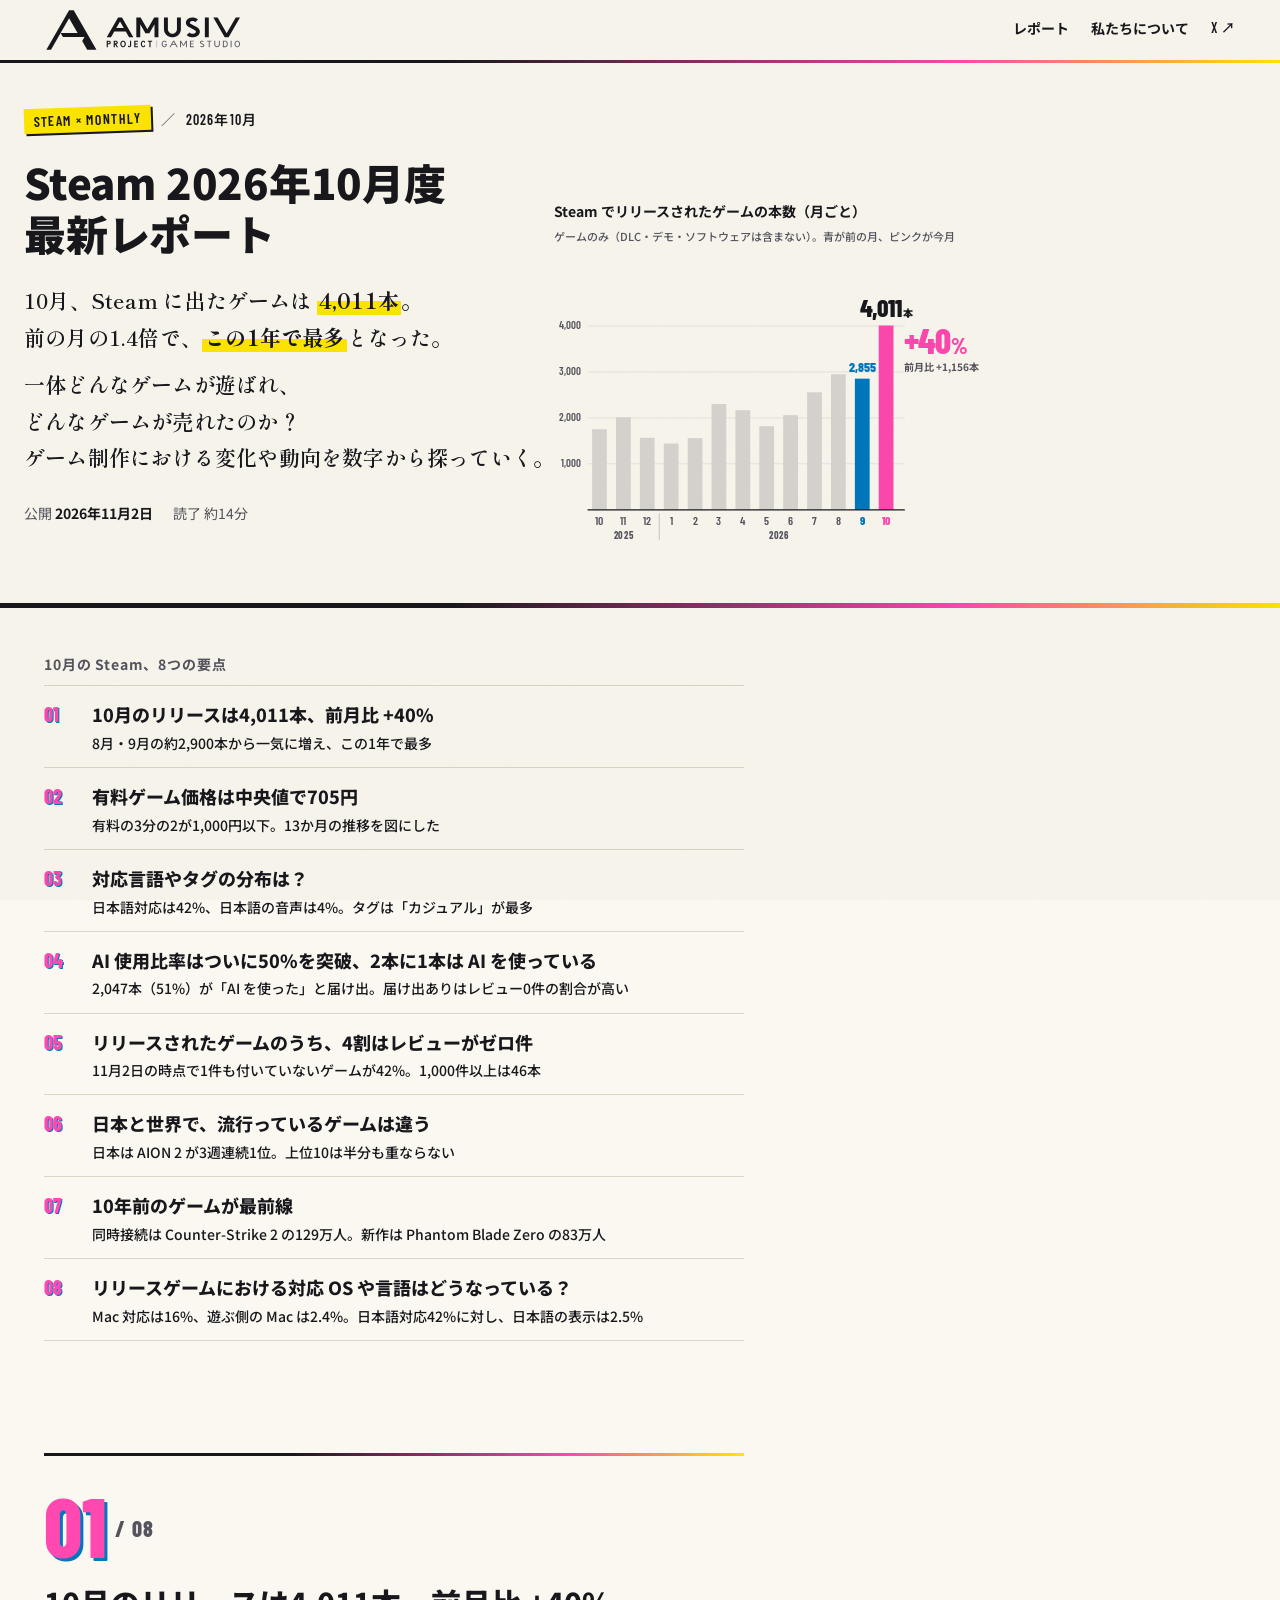
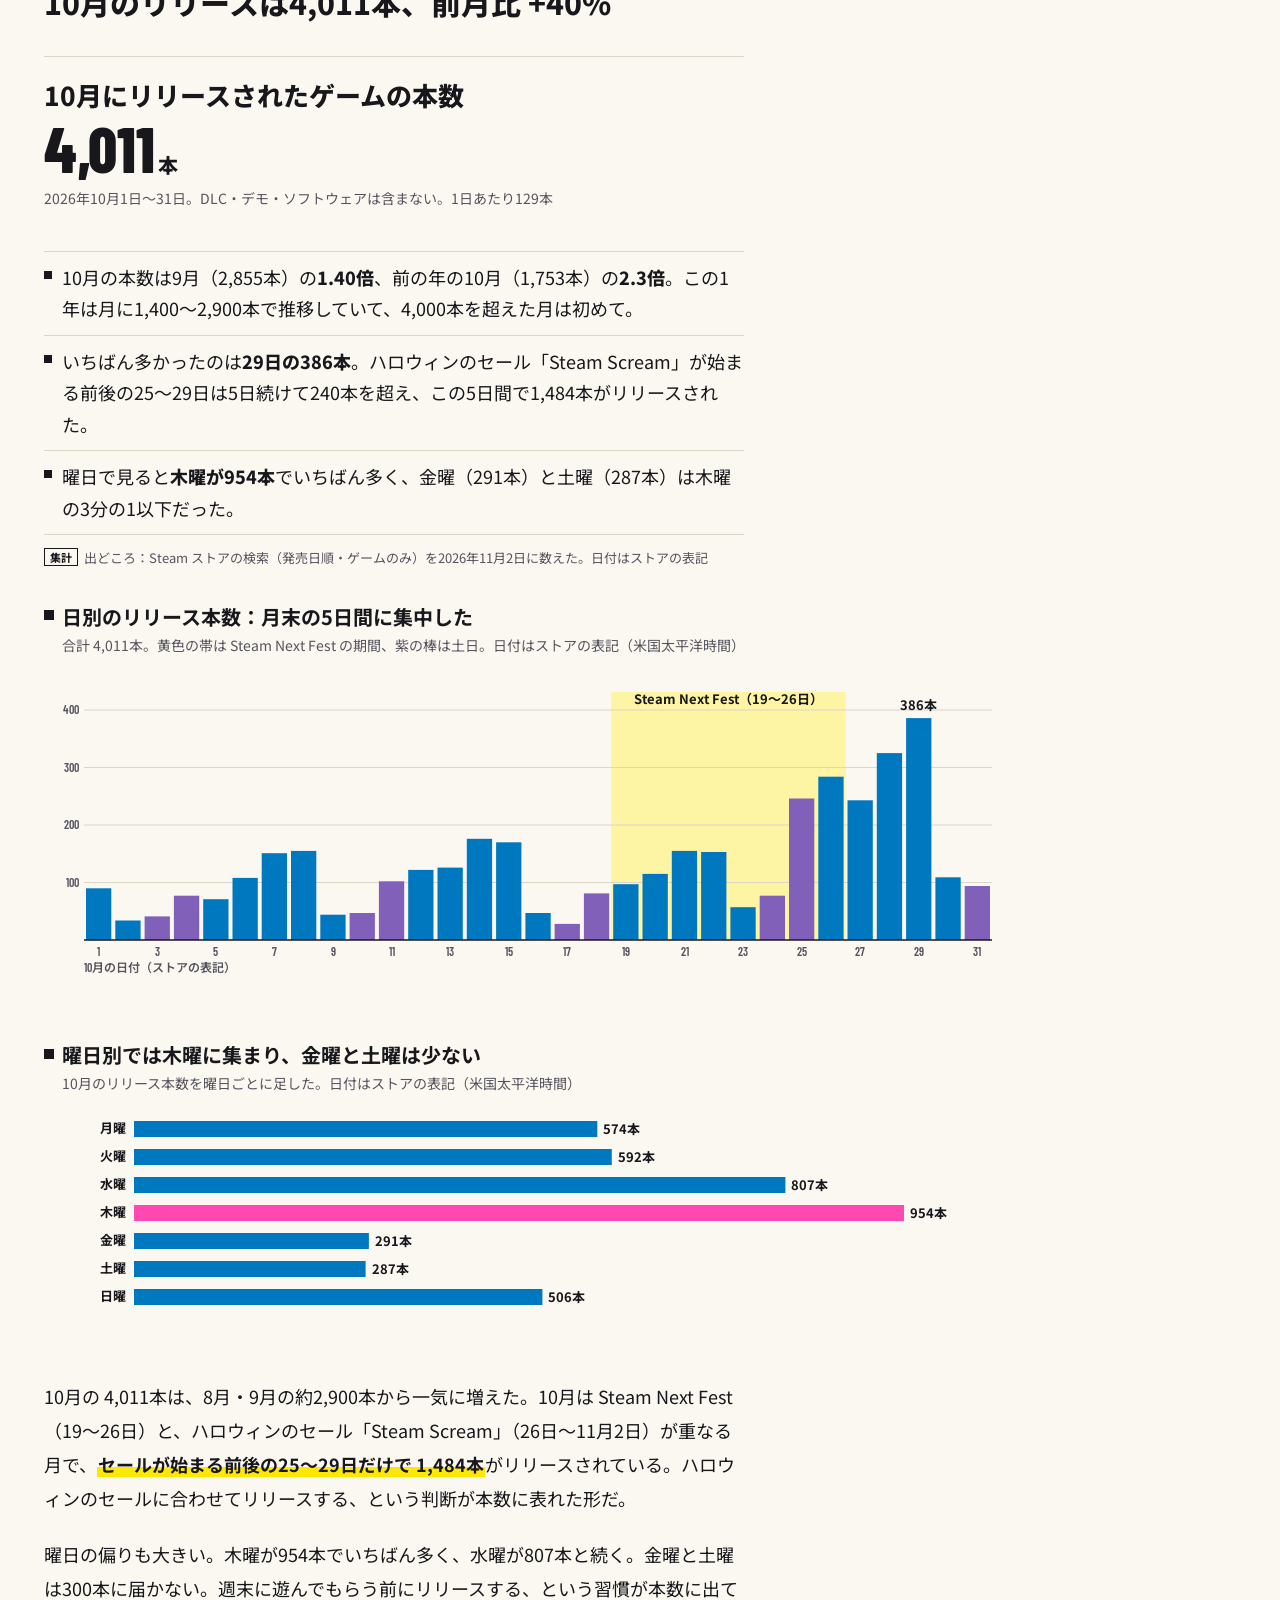
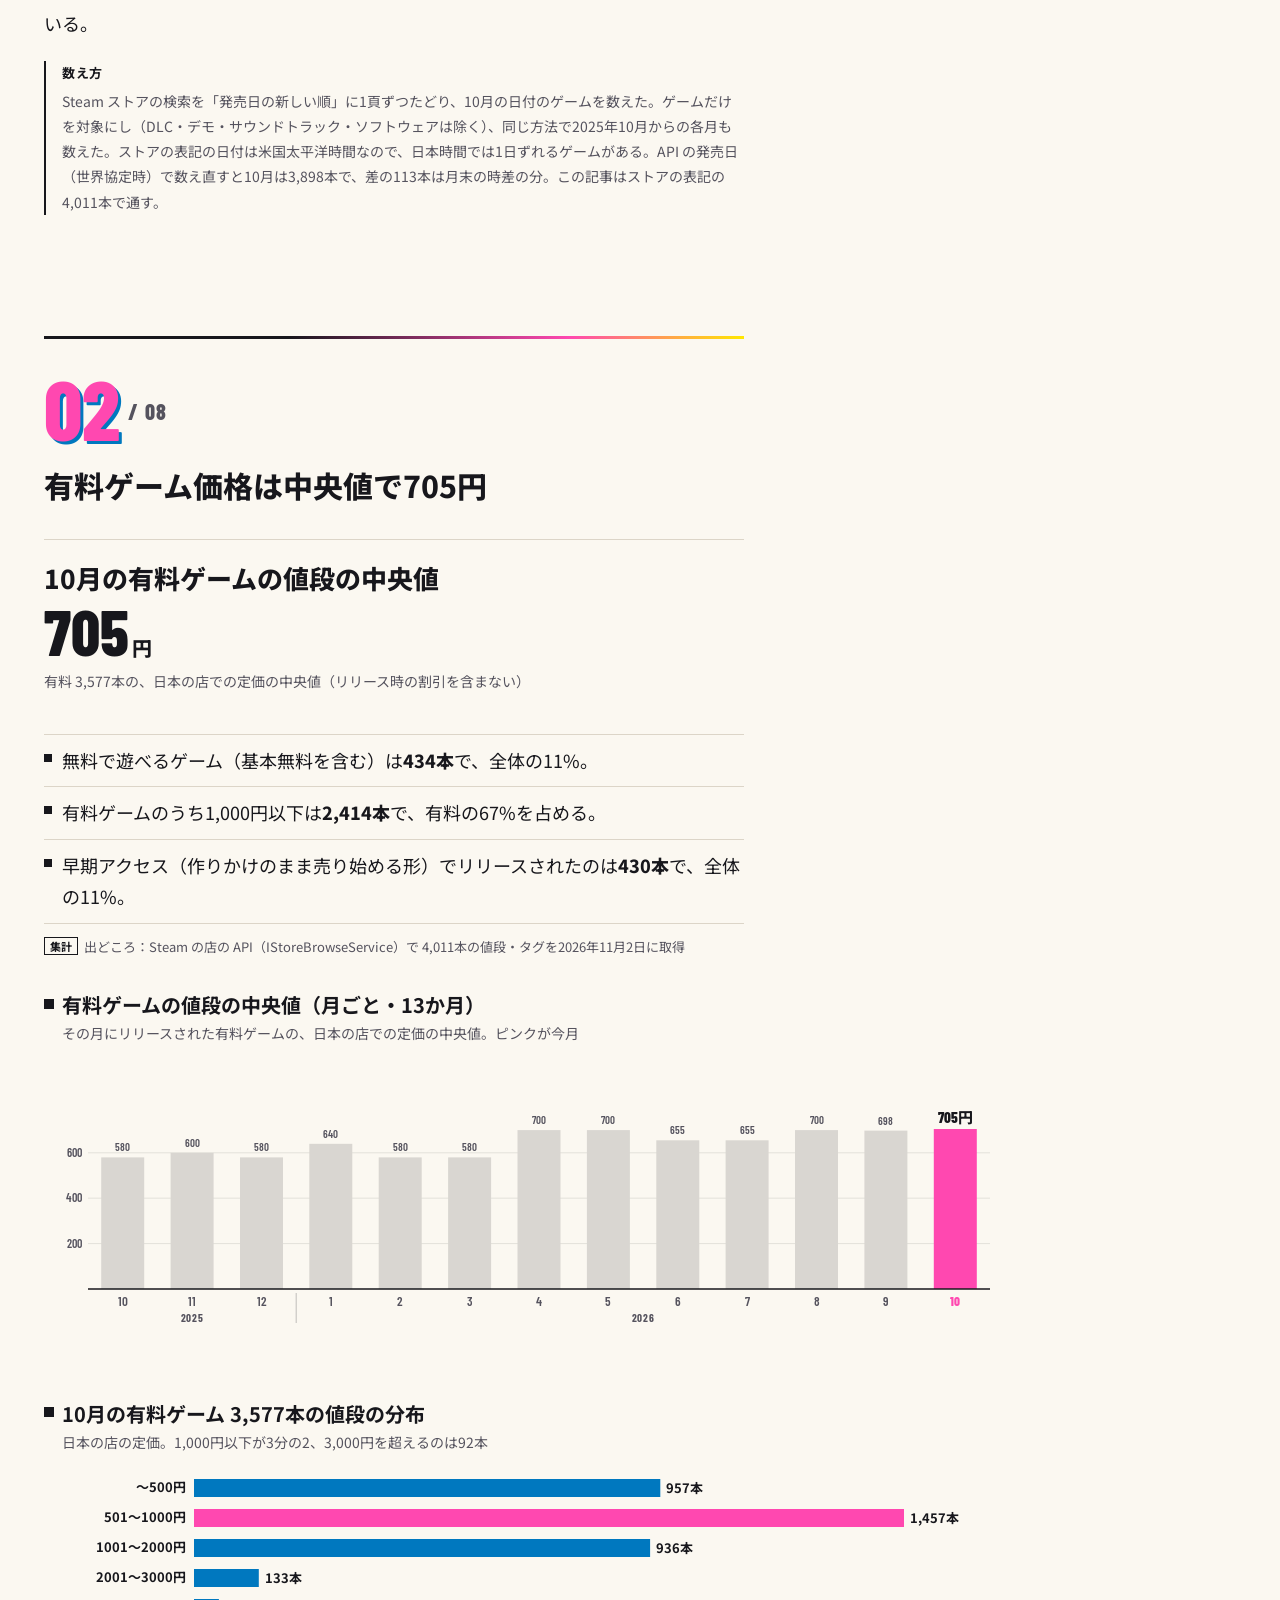
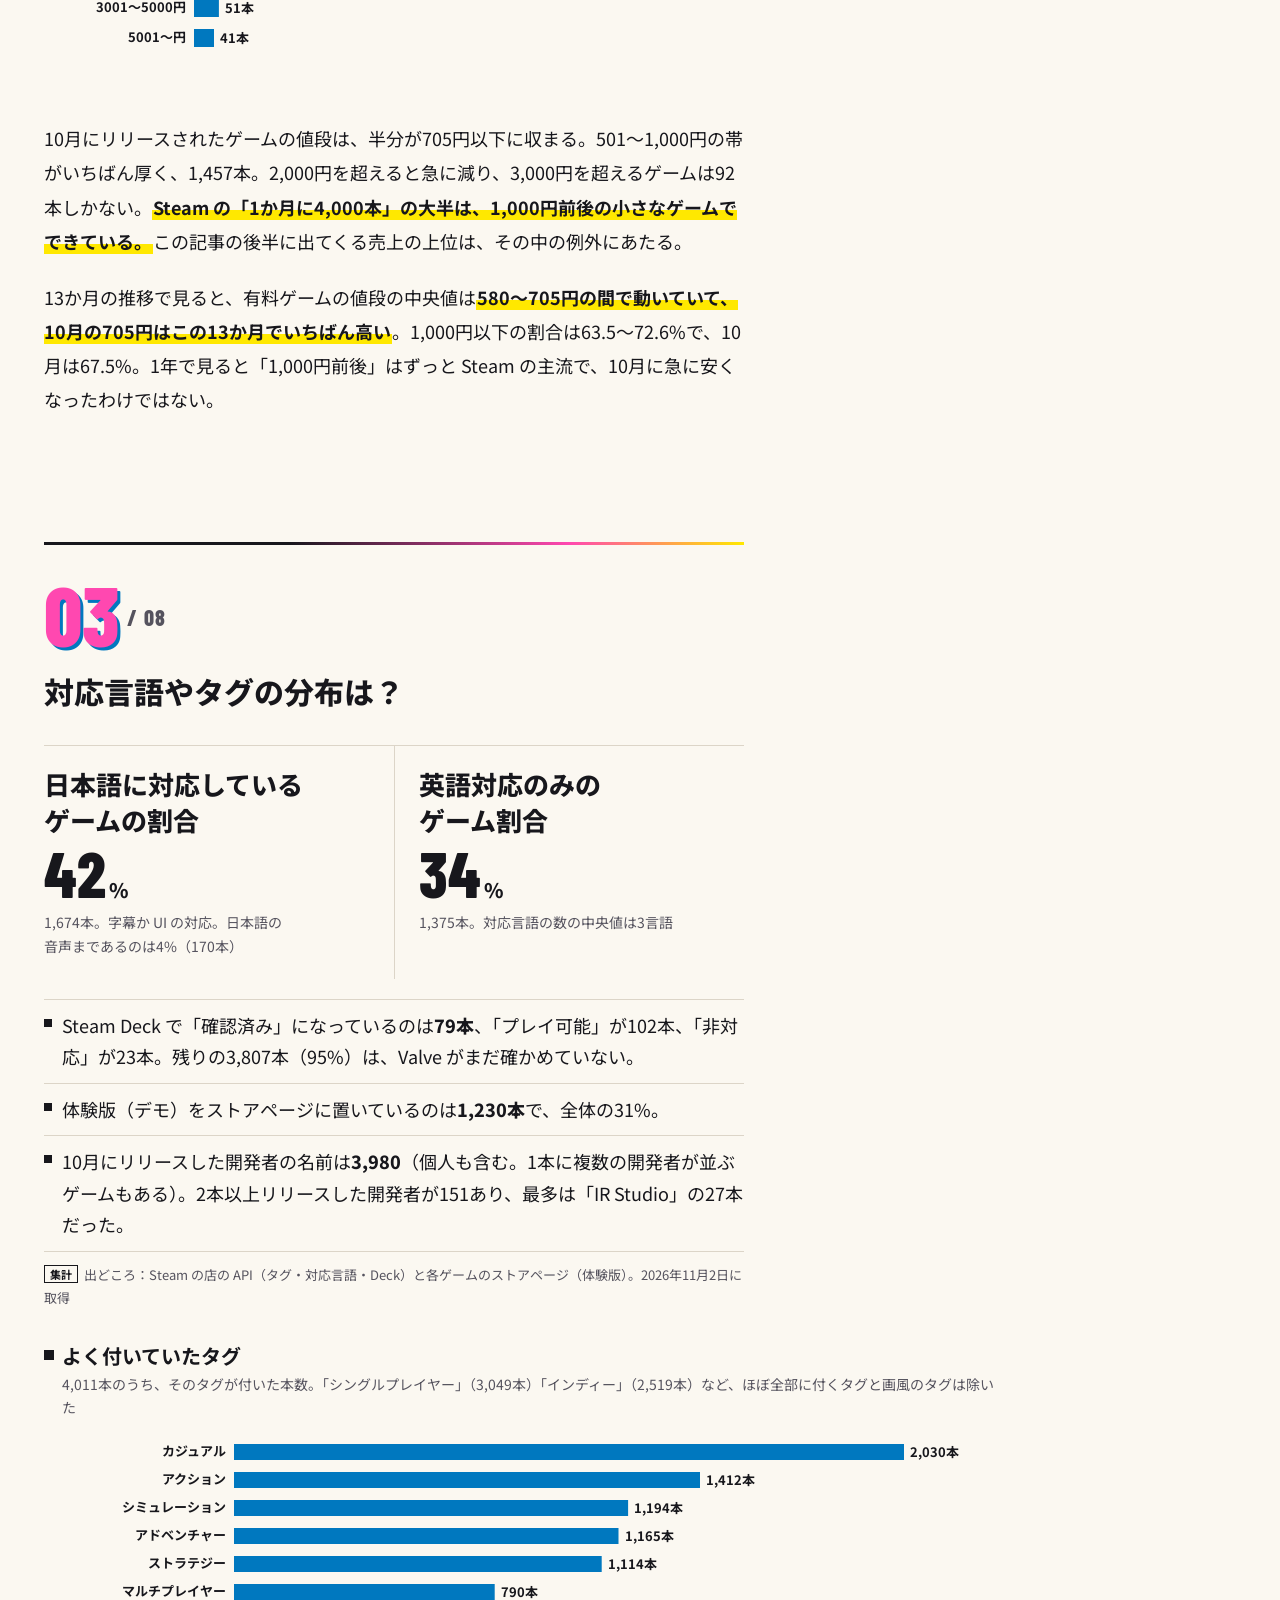
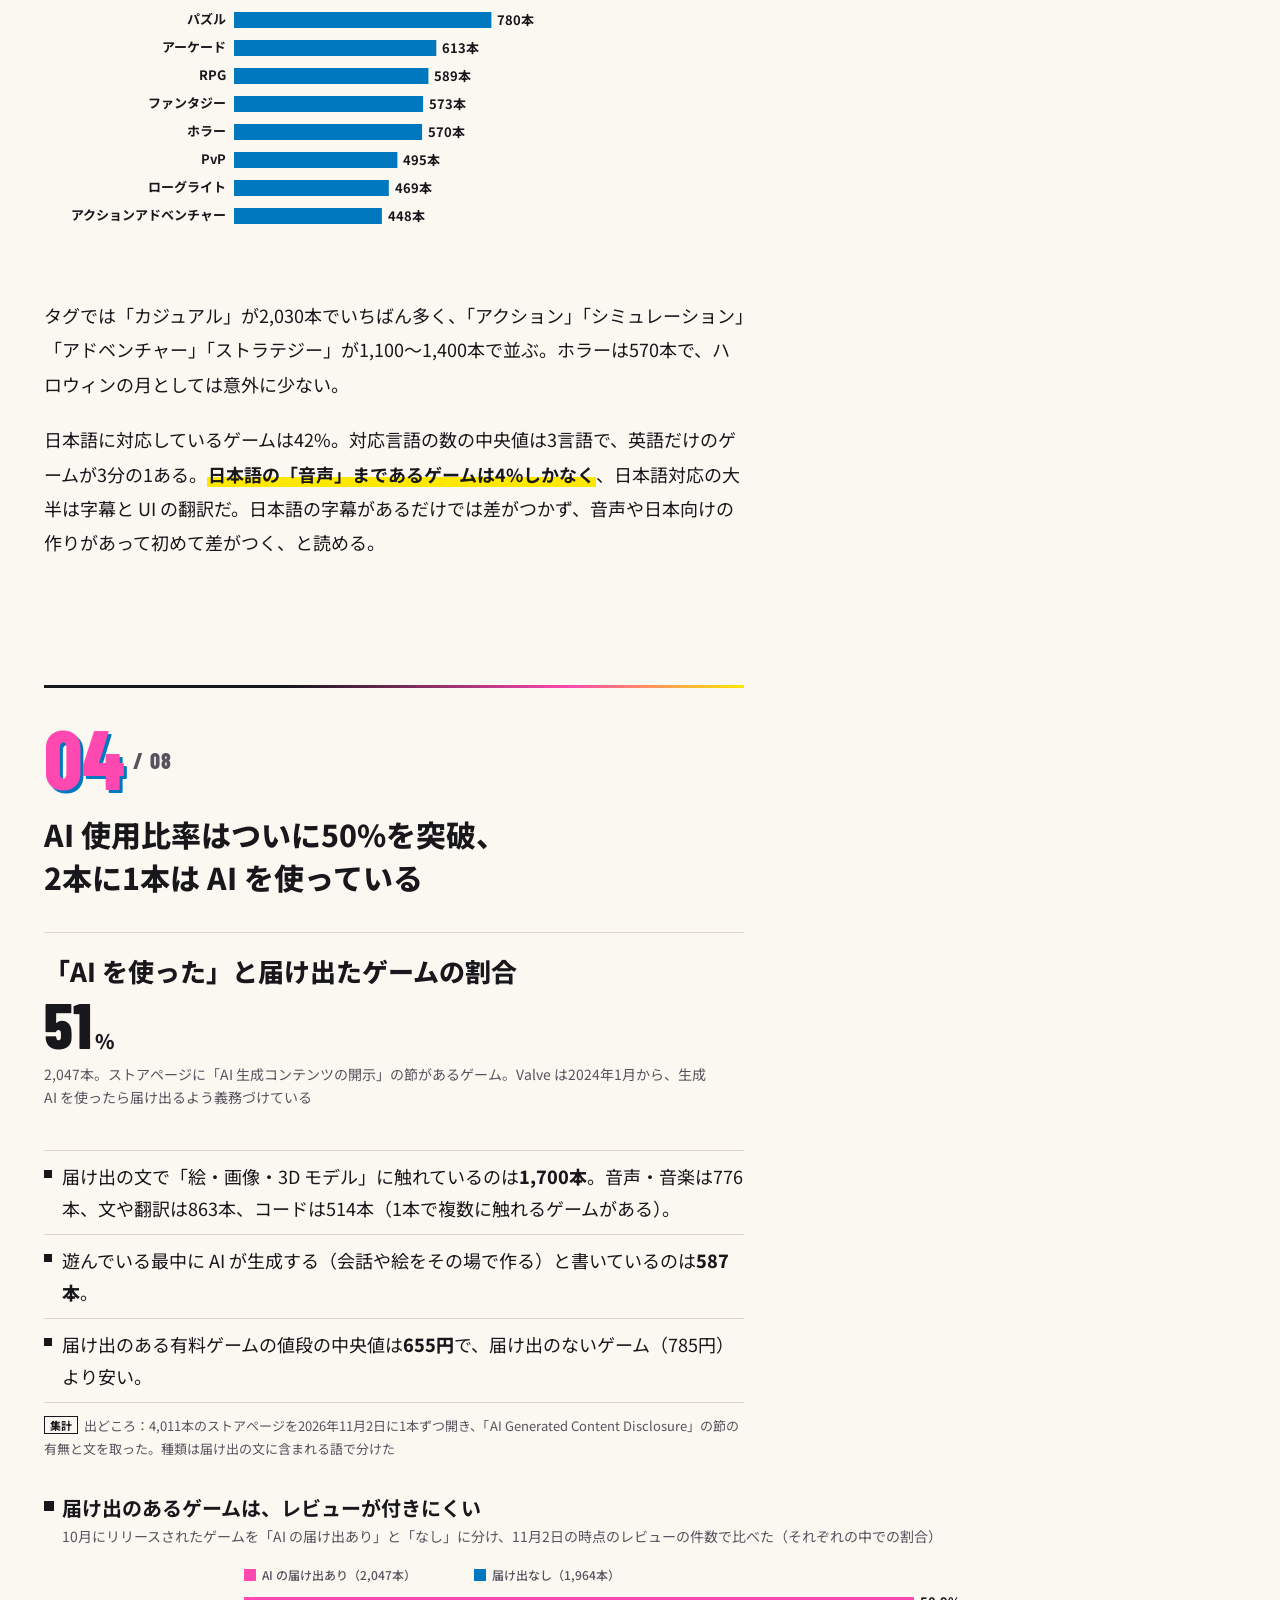
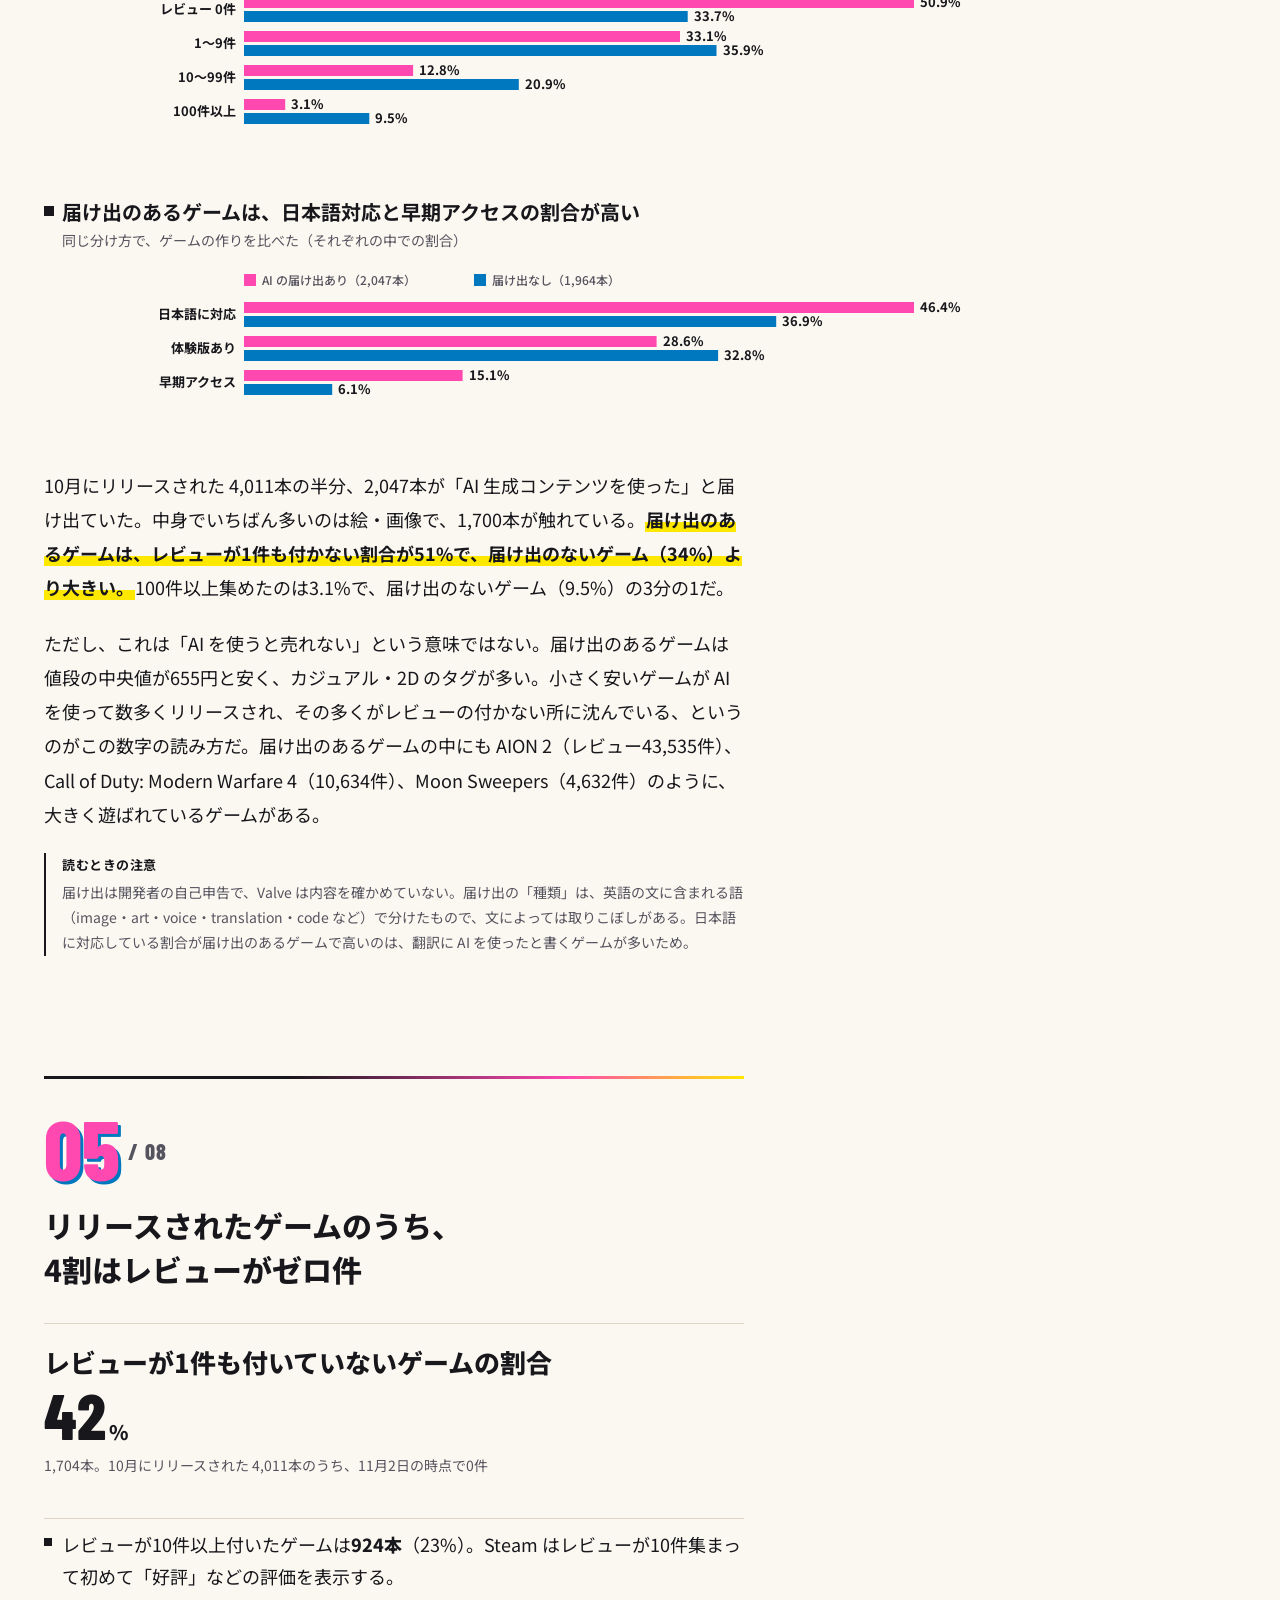
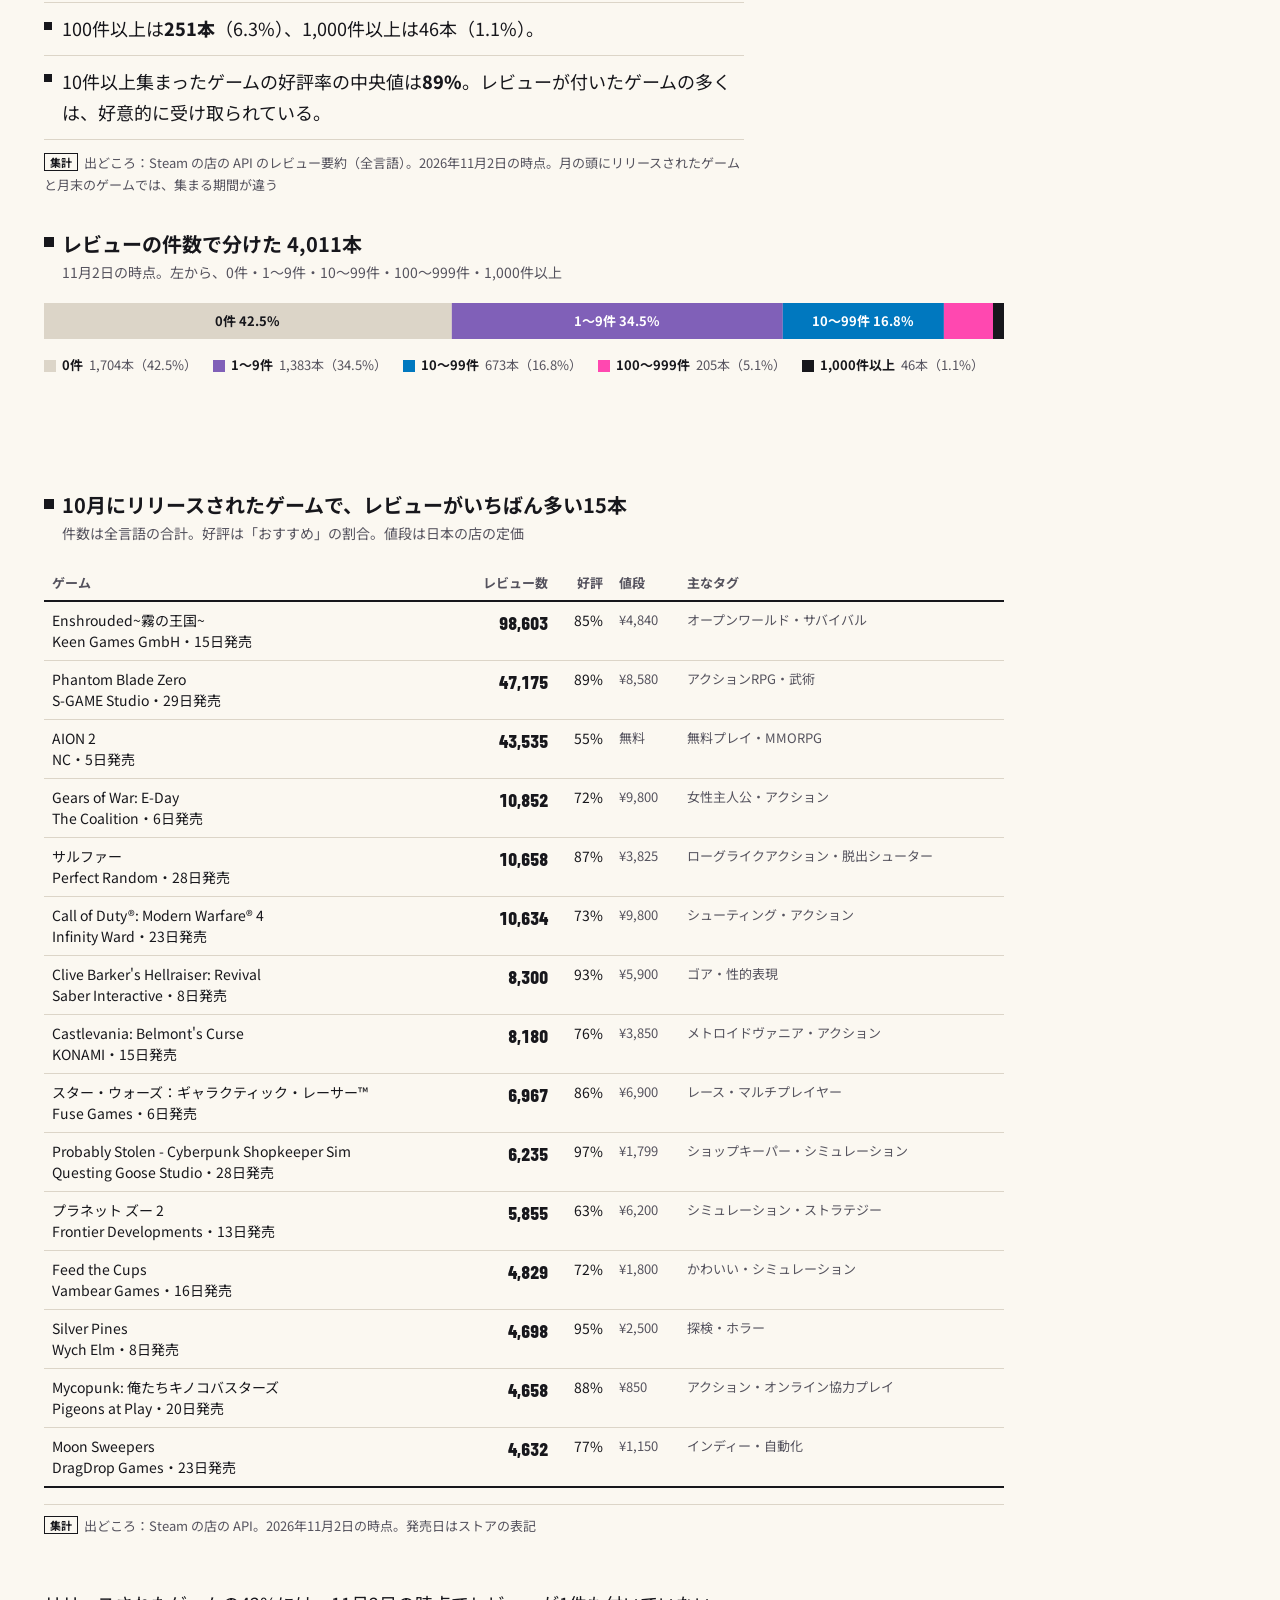
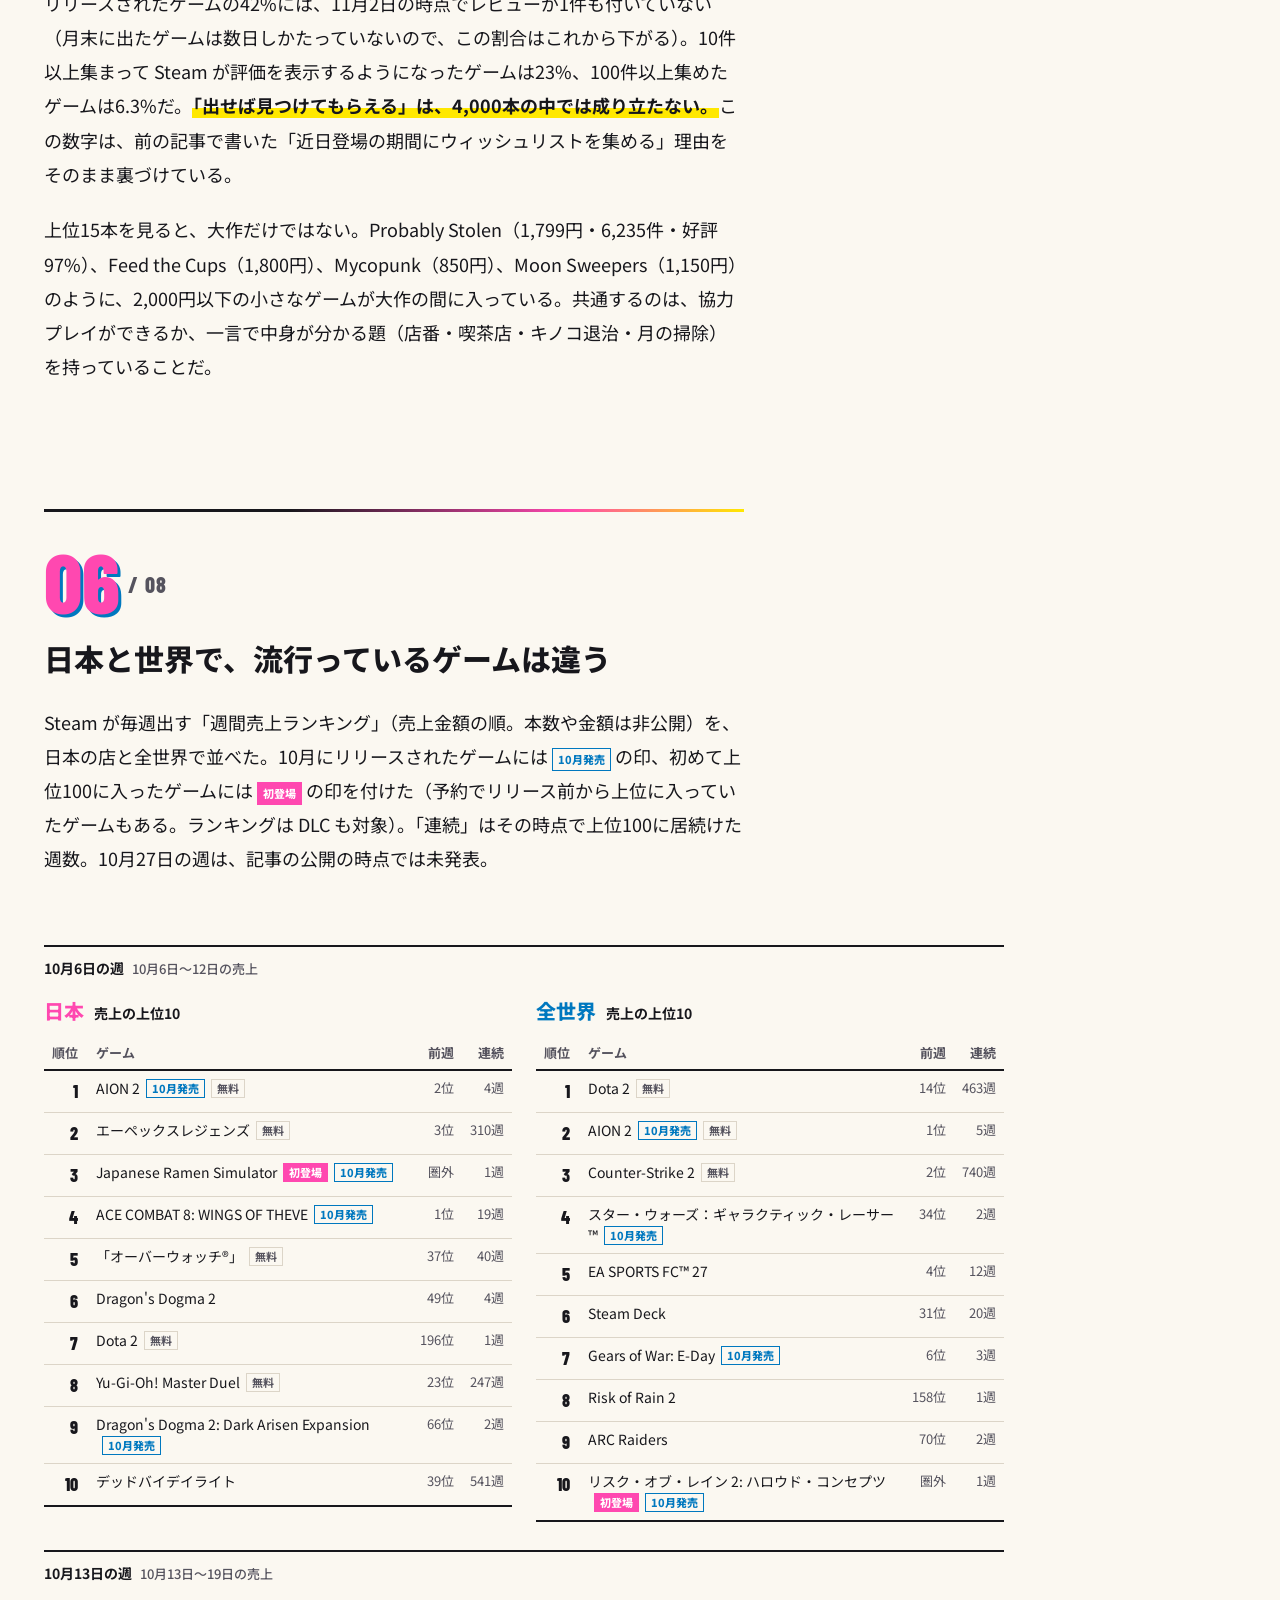
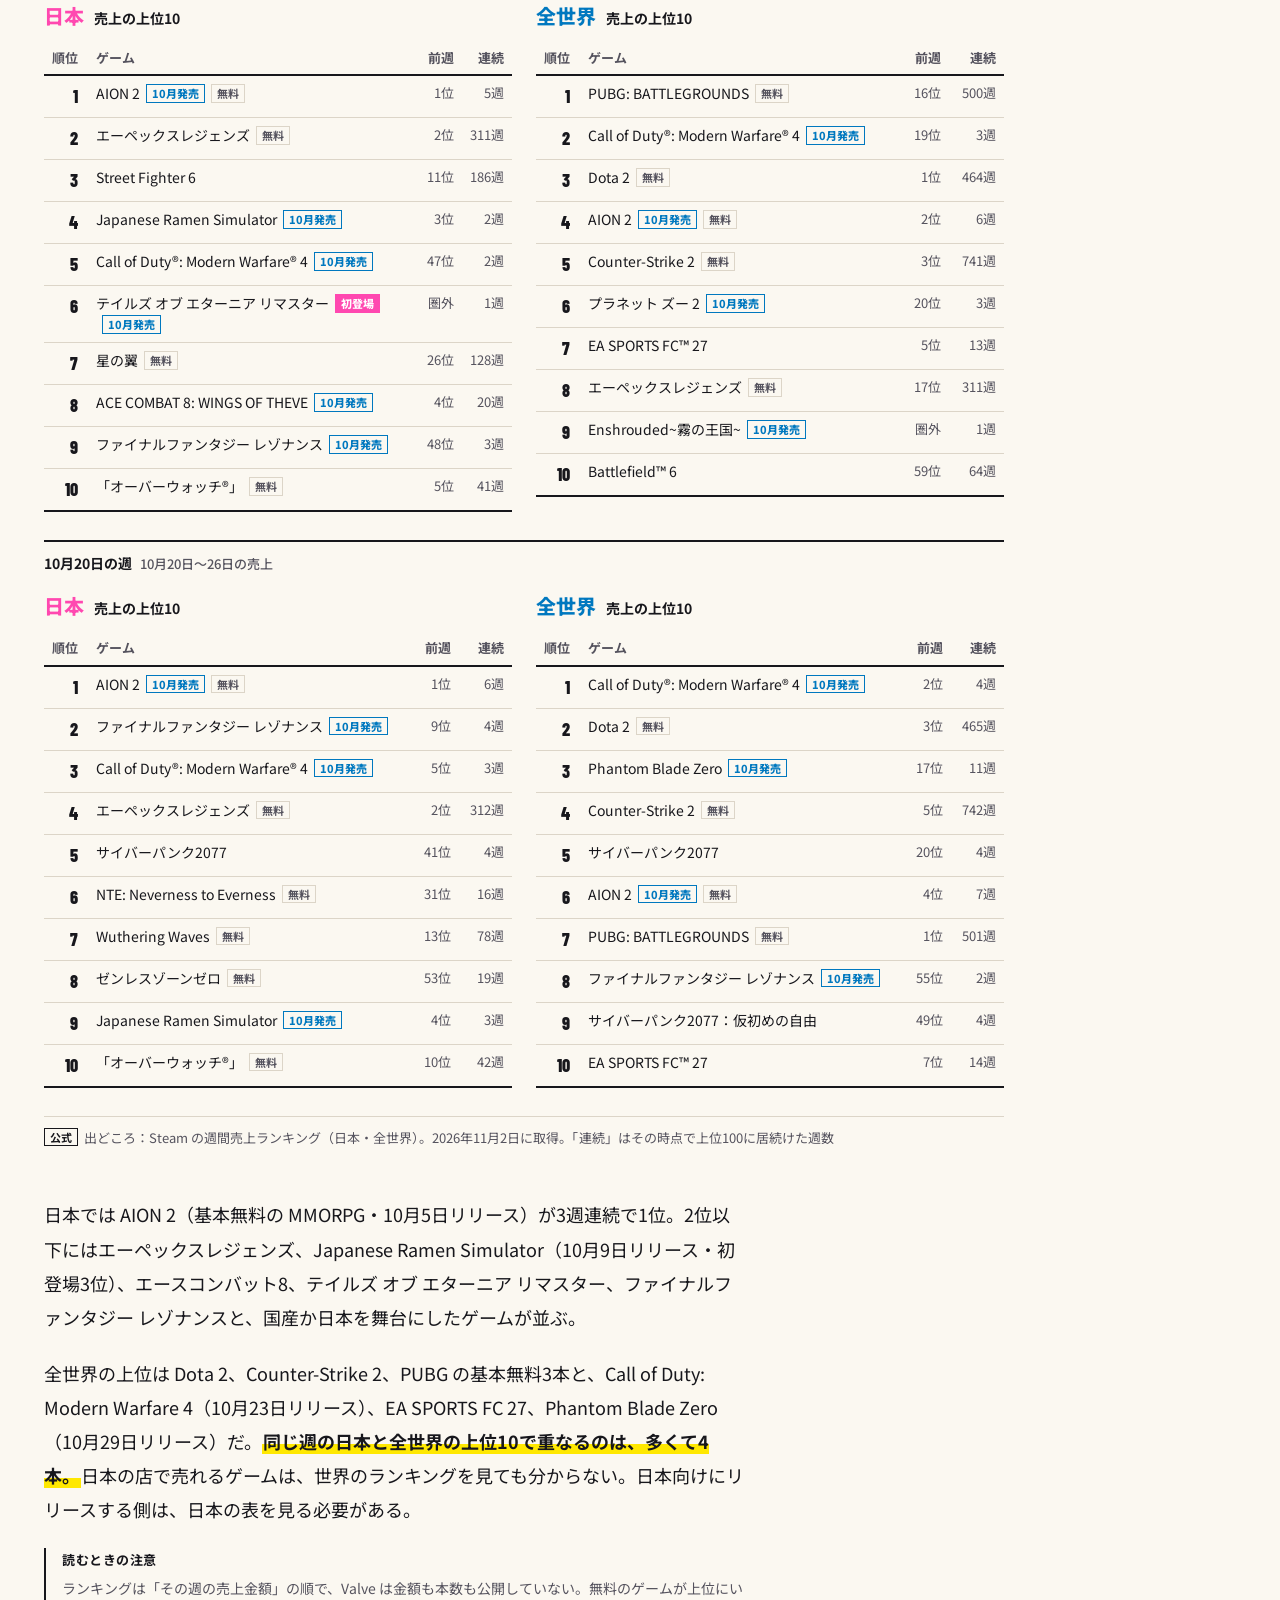
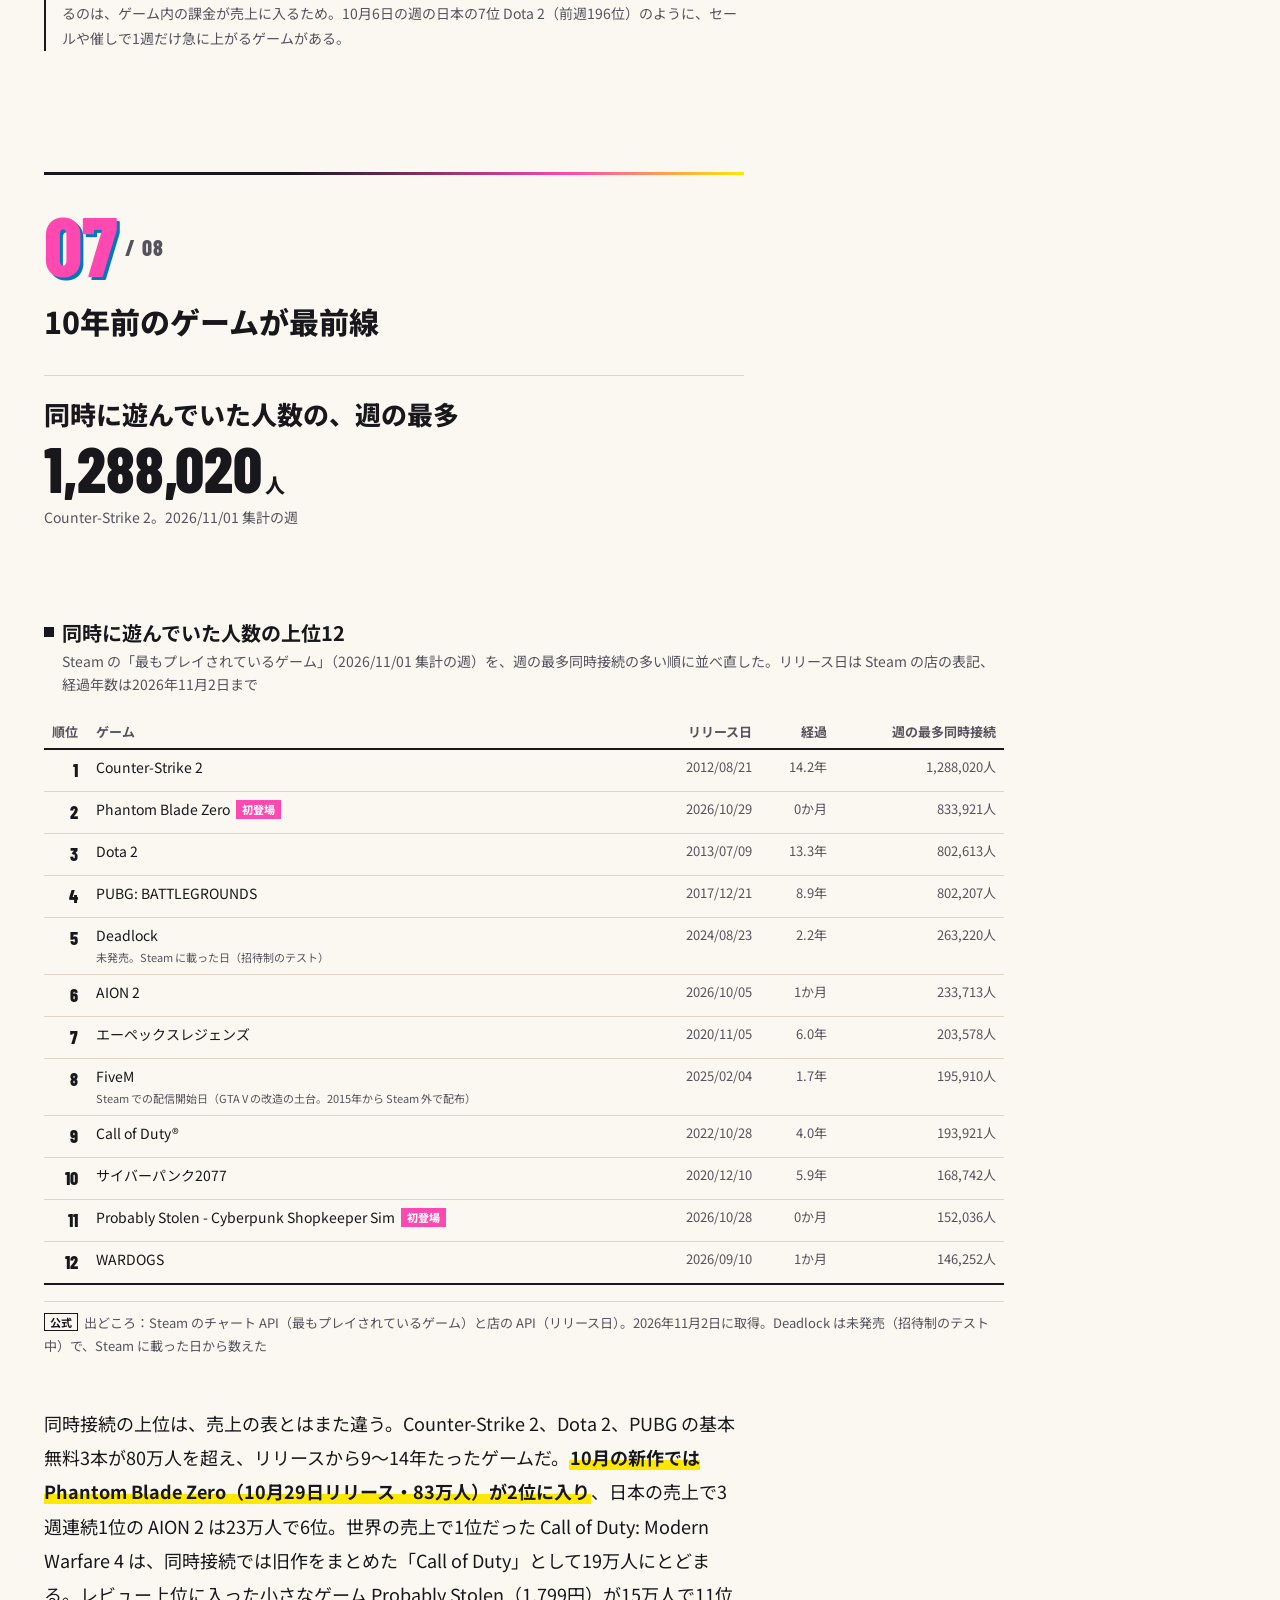
==== commit c9f3bbe9: "記事002：レビュー0件の言い方を「11月2日の時点で」に直す（1か月たっていないゲームが大半のため） Co-Authored-By: Claude Fable 5.1 <noreply@anthro" ====
--- a/articles/002/index.html
+++ b/articles/002/index.html
@@ -53,7 +53,7 @@
       <li><a href="#s2"><span class="pn">02</span><span class="pt"><b>有料ゲーム価格は中央値で705円</b>有料の3分の2が1,000円以下。13か月の推移を図にした</span></a></li>
       <li><a href="#s3"><span class="pn">03</span><span class="pt"><b>対応言語やタグの分布は？</b>日本語対応は42%、日本語の音声は4%。タグは「カジュアル」が最多</span></a></li>
       <li><a href="#s4"><span class="pn">04</span><span class="pt"><b>AI 使用比率はついに50%を突破、2本に1本は AI を使っている</b>2,047本（51%）が「AI を使った」と届け出。届け出ありはレビュー0件の割合が高い</span></a></li>
-      <li><a href="#s5"><span class="pn">05</span><span class="pt"><b>リリースされたゲームのうち、4割はレビューがゼロ件</b>1か月で1件も付かないゲームが42%。1,000件以上は46本</span></a></li>
+      <li><a href="#s5"><span class="pn">05</span><span class="pt"><b>リリースされたゲームのうち、4割はレビューがゼロ件</b>11月2日の時点で1件も付いていないゲームが42%。1,000件以上は46本</span></a></li>
       <li><a href="#s6"><span class="pn">06</span><span class="pt"><b>日本と世界で、流行っているゲームは違う</b>日本は AION 2 が3週連続1位。上位10は半分も重ならない</span></a></li>
       <li><a href="#s7"><span class="pn">07</span><span class="pt"><b>10年前のゲームが最前線</b>同時接続は Counter-Strike 2 の129万人。新作は Phantom Blade Zero の83万人</span></a></li>
       <li><a href="#s8"><span class="pn">08</span><span class="pt"><b>リリースゲームにおける対応 OS や言語はどうなっている？</b>Mac 対応は16%、遊ぶ側の Mac は2.4%。日本語対応42%に対し、日本語の表示は2.5%</span></a></li>
@@ -160,7 +160,7 @@
       <table class="top"><thead><tr><th scope="col">ゲーム</th><th scope="col" class="num">レビュー数</th><th scope="col" class="pct">好評</th><th scope="col" class="hide-s">値段</th><th scope="col" class="hide-s">主なタグ</th></tr></thead><tbody><tr><td>Enshrouded~霧の王国~<br><span class="sm">Keen Games GmbH・15日発売</span></td><td class="num">98,603</td><td class="pct">85%</td><td class="sm hide-s">¥4,840</td><td class="sm hide-s">オープンワールド・サバイバル</td></tr><tr><td>Phantom Blade Zero<br><span class="sm">S-GAME Studio・29日発売</span></td><td class="num">47,175</td><td class="pct">89%</td><td class="sm hide-s">¥8,580</td><td class="sm hide-s">アクションRPG・武術</td></tr><tr><td>AION 2<br><span class="sm">NC・5日発売</span></td><td class="num">43,535</td><td class="pct">55%</td><td class="sm hide-s">無料</td><td class="sm hide-s">無料プレイ・MMORPG</td></tr><tr><td>Gears of War: E-Day<br><span class="sm">The Coalition・6日発売</span></td><td class="num">10,852</td><td class="pct">72%</td><td class="sm hide-s">¥9,800</td><td class="sm hide-s">女性主人公・アクション</td></tr><tr><td>サルファー<br><span class="sm">Perfect Random・28日発売</span></td><td class="num">10,658</td><td class="pct">87%</td><td class="sm hide-s">¥3,825</td><td class="sm hide-s">ローグライクアクション・脱出シューター</td></tr><tr><td>Call of Duty®: Modern Warfare® 4<br><span class="sm">Infinity Ward・23日発売</span></td><td class="num">10,634</td><td class="pct">73%</td><td class="sm hide-s">¥9,800</td><td class="sm hide-s">シューティング・アクション</td></tr><tr><td>Clive Barker's Hellraiser: Revival<br><span class="sm">Saber Interactive・8日発売</span></td><td class="num">8,300</td><td class="pct">93%</td><td class="sm hide-s">¥5,900</td><td class="sm hide-s">ゴア・性的表現</td></tr><tr><td>Castlevania: Belmont's Curse<br><span class="sm">KONAMI・15日発売</span></td><td class="num">8,180</td><td class="pct">76%</td><td class="sm hide-s">¥3,850</td><td class="sm hide-s">メトロイドヴァニア・アクション</td></tr><tr><td>スター・ウォーズ：ギャラクティック・レーサー™<br><span class="sm">Fuse Games・6日発売</span></td><td class="num">6,967</td><td class="pct">86%</td><td class="sm hide-s">¥6,900</td><td class="sm hide-s">レース・マルチプレイヤー</td></tr><tr><td>Probably Stolen - Cyberpunk Shopkeeper Sim<br><span class="sm">Questing Goose Studio・28日発売</span></td><td class="num">6,235</td><td class="pct">97%</td><td class="sm hide-s">¥1,799</td><td class="sm hide-s">ショップキーパー・シミュレーション</td></tr><tr><td>プラネット ズー 2<br><span class="sm">Frontier Developments・13日発売</span></td><td class="num">5,855</td><td class="pct">63%</td><td class="sm hide-s">¥6,200</td><td class="sm hide-s">シミュレーション・ストラテジー</td></tr><tr><td>Feed the Cups<br><span class="sm">Vambear Games・16日発売</span></td><td class="num">4,829</td><td class="pct">72%</td><td class="sm hide-s">¥1,800</td><td class="sm hide-s">かわいい・シミュレーション</td></tr><tr><td>Silver Pines<br><span class="sm">Wych Elm・8日発売</span></td><td class="num">4,698</td><td class="pct">95%</td><td class="sm hide-s">¥2,500</td><td class="sm hide-s">探検・ホラー</td></tr><tr><td>Mycopunk: 俺たちキノコバスターズ<br><span class="sm">Pigeons at Play・20日発売</span></td><td class="num">4,658</td><td class="pct">88%</td><td class="sm hide-s">¥850</td><td class="sm hide-s">アクション・オンライン協力プレイ</td></tr><tr><td>Moon Sweepers<br><span class="sm">DragDrop Games・23日発売</span></td><td class="num">4,632</td><td class="pct">77%</td><td class="sm hide-s">¥1,150</td><td class="sm hide-s">インディー・自動化</td></tr></tbody></table>
       <p class="src"><a class="kind" href="#method">集計</a>出どころ：Steam の店の API。2026年11月2日の時点。発売日はストアの表記</p>
     </figure>
-    <p>リリースされたゲームの42%には、1か月たってもレビューが1件も付いていない。10件以上集まって Steam が評価を表示するようになったゲームは23%、100件以上集めたゲームは6.3%だ。<strong class="mk">「出せば見つけてもらえる」は、4,000本の中では成り立たない。</strong>この数字は、前の記事で書いた「近日登場の期間にウィッシュリストを集める」理由をそのまま裏づけている。</p>
+    <p>リリースされたゲームの42%には、11月2日の時点でレビューが1件も付いていない（月末に出たゲームは数日しかたっていないので、この割合はこれから下がる）。10件以上集まって Steam が評価を表示するようになったゲームは23%、100件以上集めたゲームは6.3%だ。<strong class="mk">「出せば見つけてもらえる」は、4,000本の中では成り立たない。</strong>この数字は、前の記事で書いた「近日登場の期間にウィッシュリストを集める」理由をそのまま裏づけている。</p>
     <p>上位15本を見ると、大作だけではない。Probably Stolen（1,799円・6,235件・好評97%）、Feed the Cups（1,800円）、Mycopunk（850円）、Moon Sweepers（1,150円）のように、2,000円以下の小さなゲームが大作の間に入っている。共通するのは、協力プレイができるか、一言で中身が分かる題（店番・喫茶店・キノコ退治・月の掃除）を持っていることだ。</p>
   </section>
 
--- a/assets/gantt.css
+++ b/assets/gantt.css
@@ -1,4 +1,4 @@
-/* 記事002 逆算カレンダー（ガントチャート）：紙の地・墨＝Steam 側の待ち・斜線＝Valve の審査・青＝作り手の作業・黄＝法人だけ・ピンク◆＝締切と発売日 */
+
 .gantt { --gl: 272px; --rowh: 58px; --barh: 26px; position: relative; }
 .g-sw { display: flex; flex-wrap: wrap; gap: 10px 28px; margin: 0 0 18px; align-items: center; }
 .g-sw .grp { display: flex; align-items: center; gap: 8px; }
@@ -71,7 +71,6 @@
 .g-foot .g-track { background: none; min-height: 0; height: 18px; }
 .g-foot .g-track span { position: absolute; right: 0; top: 4px; font-family: var(--num); font-weight: 800; font-size: 13px; color: var(--ink); letter-spacing: .04em; }
 
-/* 動き：見えたら左から伸びる */
 html.js .gantt .g-bar { transform-origin: 0 50%; transform: translateY(-50%) scaleX(0); transition: transform .6s cubic-bezier(.2,.6,.2,1); transition-delay: calc(var(--i, 0) * 45ms); }
 html.js .gantt .g-bar .t { opacity: 0; transition: opacity .3s; transition-delay: calc(var(--i, 0) * 45ms + .45s); }
 html.js .gantt .g-ms { opacity: 0; transition: opacity .35s; transition-delay: calc(var(--i, 0) * 45ms + .2s); }
@@ -88,7 +87,6 @@
   html.js .gantt .g-mile { transform: rotate(45deg) scale(1); }
 }
 
-/* 冒頭の比べ：2本の物差し（公式の決まりだけ・売るための準備） */
 .cv2 { display: grid; gap: 14px; margin: 0; }
 .cv2 .r { display: grid; grid-template-columns: 1fr; gap: 4px; }
 .cv2 .r .y { font-size: var(--fs-cap); font-weight: 700; display: flex; justify-content: space-between; align-items: baseline; }
@@ -104,7 +102,6 @@
 .cv2 .ax { display: flex; justify-content: space-between; font-family: var(--num); font-weight: 600; font-size: 12px; color: var(--sub); letter-spacing: .04em; border-top: 1px solid var(--ink); padding-top: 4px; }
 .cv2 .ax b { color: var(--ink); font-weight: 800; }
 
-/* 02 の表：作る物の一覧 */
 .tasks { width: 100%; border-collapse: collapse; font-size: var(--fs-cap); line-height: 1.6; }
 .tasks th, .tasks td { text-align: left; vertical-align: top; padding: 10px 10px 10px 0; border-top: 1px solid var(--line); word-break: auto-phrase; text-wrap: pretty; }
 .tasks thead th { font-size: var(--fs-note); font-weight: 700; color: var(--sub); letter-spacing: .04em; border-top: 0; border-bottom: 2px solid var(--ink); padding-top: 0; }
@@ -115,7 +112,6 @@
 .tasks tr.grp th .kind { margin-left: 8px; }
 .tasks tbody tr:last-child th, .tasks tbody tr:last-child td { border-bottom: 2px solid var(--ink); }
 
-/* 04 の表：法人と個人 */
 .vs { width: 100%; border-collapse: collapse; font-size: var(--fs-cap); line-height: 1.65; }
 .vs th, .vs td { text-align: left; vertical-align: top; padding: 10px 12px 10px 0; border-top: 1px solid var(--line); }
 .vs thead th { border-top: 0; border-bottom: 2px solid var(--ink); font-size: var(--fs-note); color: var(--sub); letter-spacing: .04em; padding-top: 0; }
@@ -173,18 +169,15 @@
   .vs tbody tr:last-child { border-bottom: 2px solid var(--ink); }
 }
 
-/* 記事002 の冒頭：題が13字×2行なので、右に図を置く幅では字を少し小さく。図の注は軸の字に重ねない */
 @media (min-width: 1100px) { .a002 h1 { font-size: 42px; } }
 .hero .cover:has(.cv2) figcaption span { position: static; }
-/* 記事002：章は5つ。ガントの組の見出しは左の列からはみ出してよい */
+
 .a002 .sec h2 .no::after { content: "/ 05"; }
 .g-grp h4 { grid-column: 1 / -1; }
 
-/* 記事002：スマホの数字の列は「3〜5営業日」が入る幅に */
 @media (max-width: 600px) { .a002 .facts li { grid-template-columns: 104px 1fr; gap: 10px; } }
 .g-grp.corp h4 { justify-self: start; }
 
-/* 冒頭の図の題は1行で収まらないので、注は下の行に */
 .hero .cover:has(.cv2) figcaption { display: block; }
 .hero .cover:has(.cv2) figcaption span { display: block; margin-top: 2px; }
 .cv2 .r .y span { white-space: nowrap; }
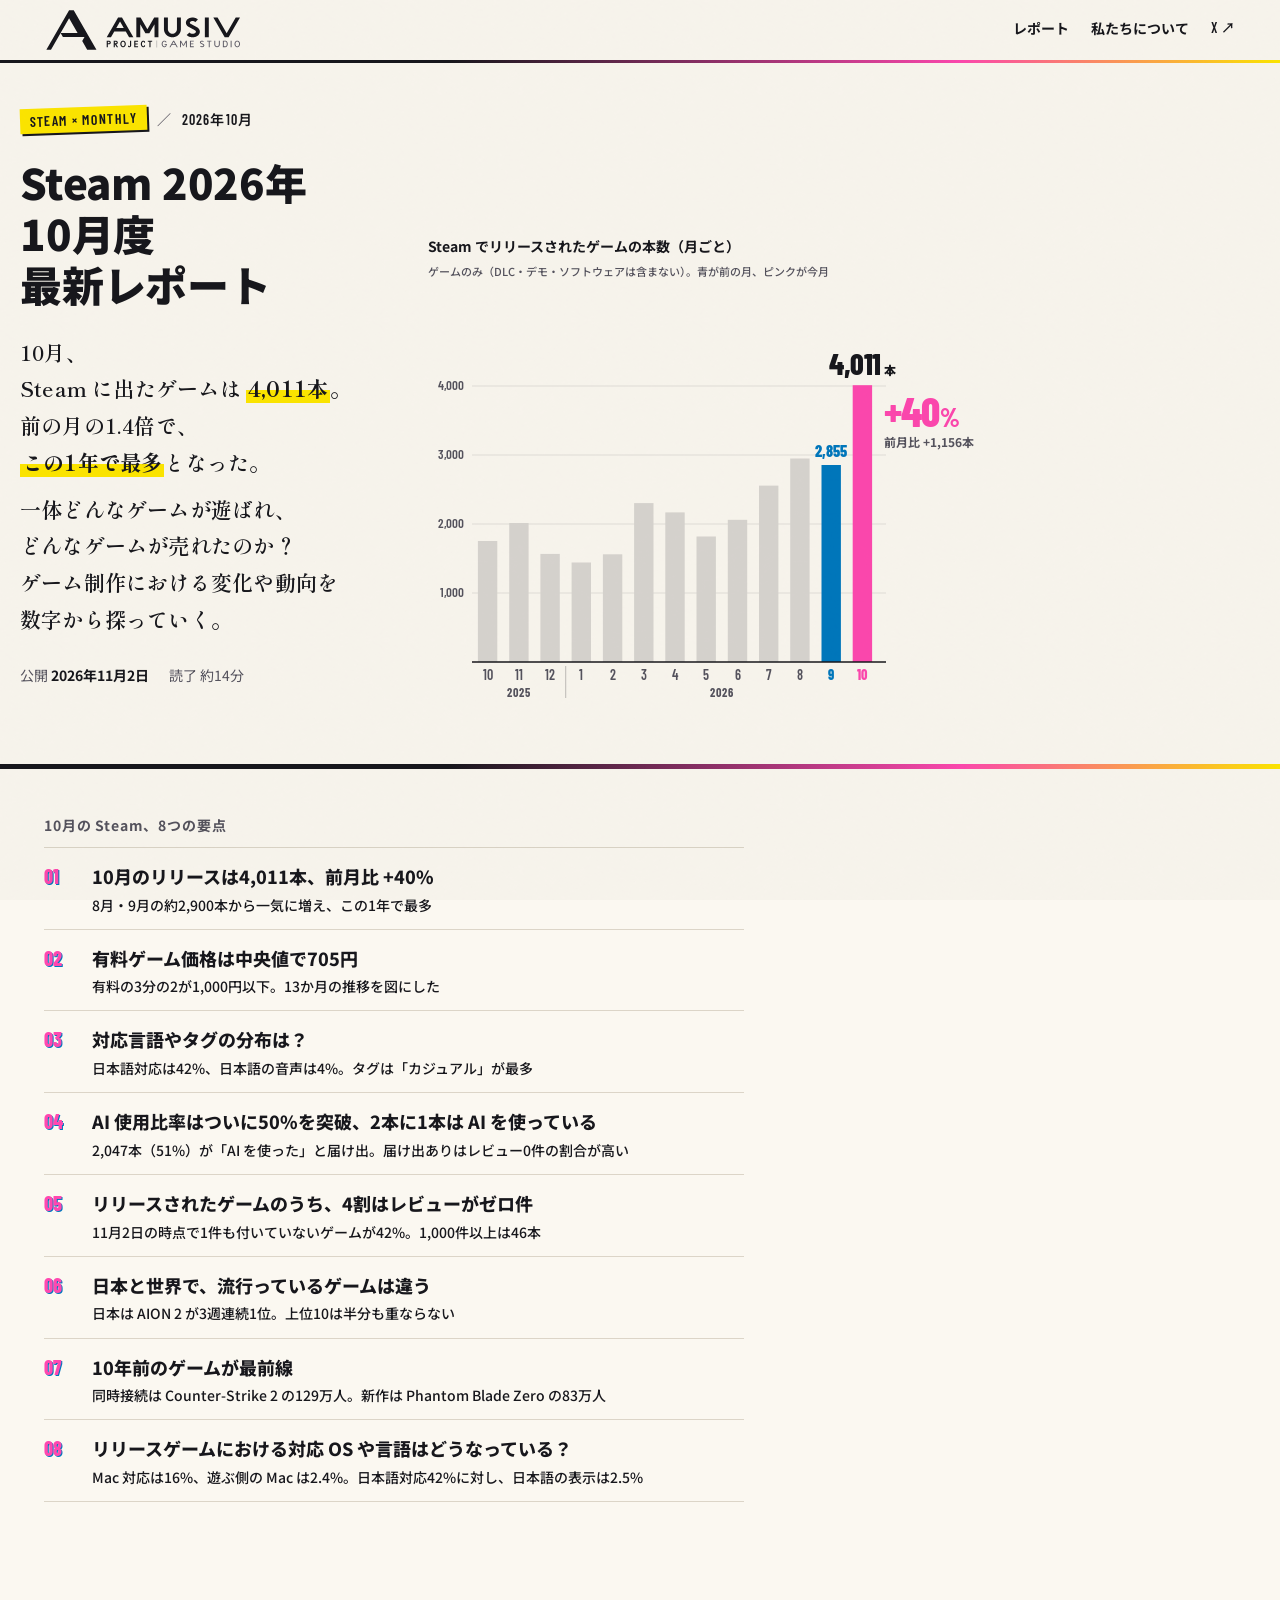
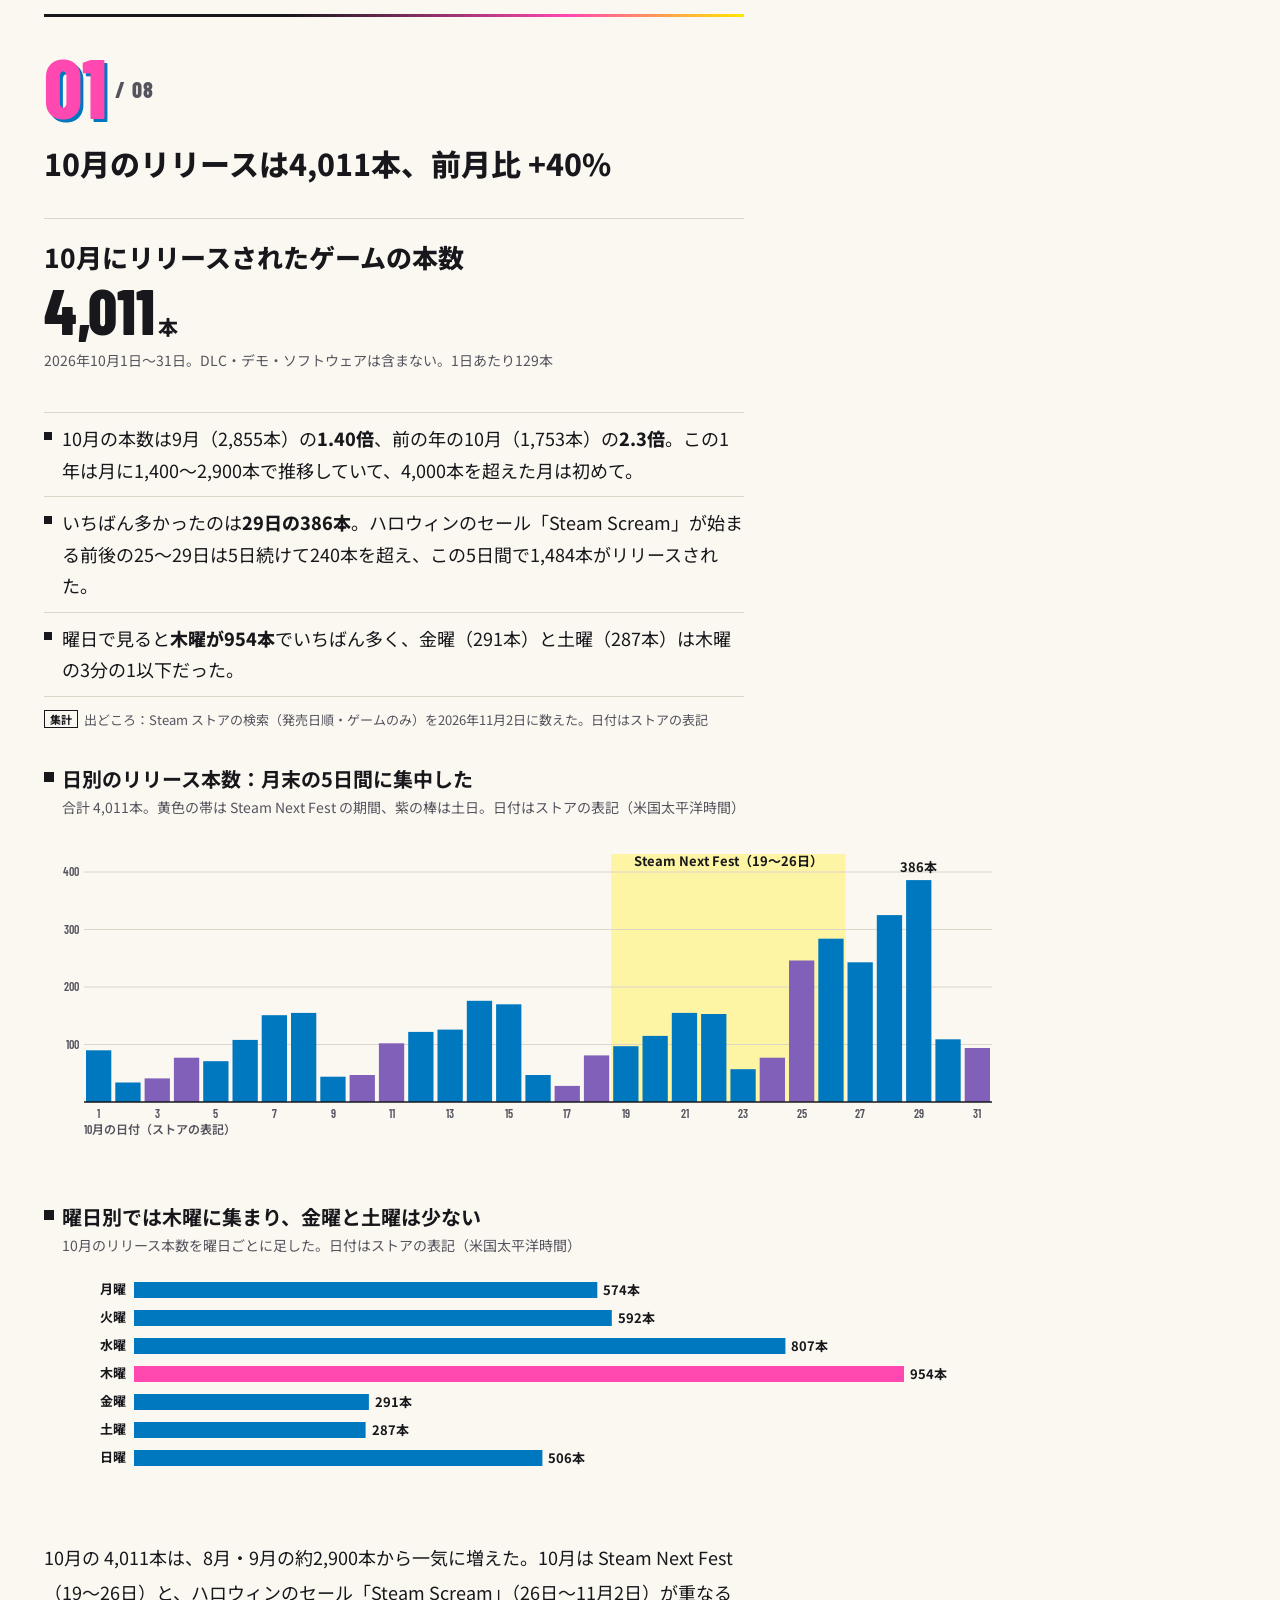
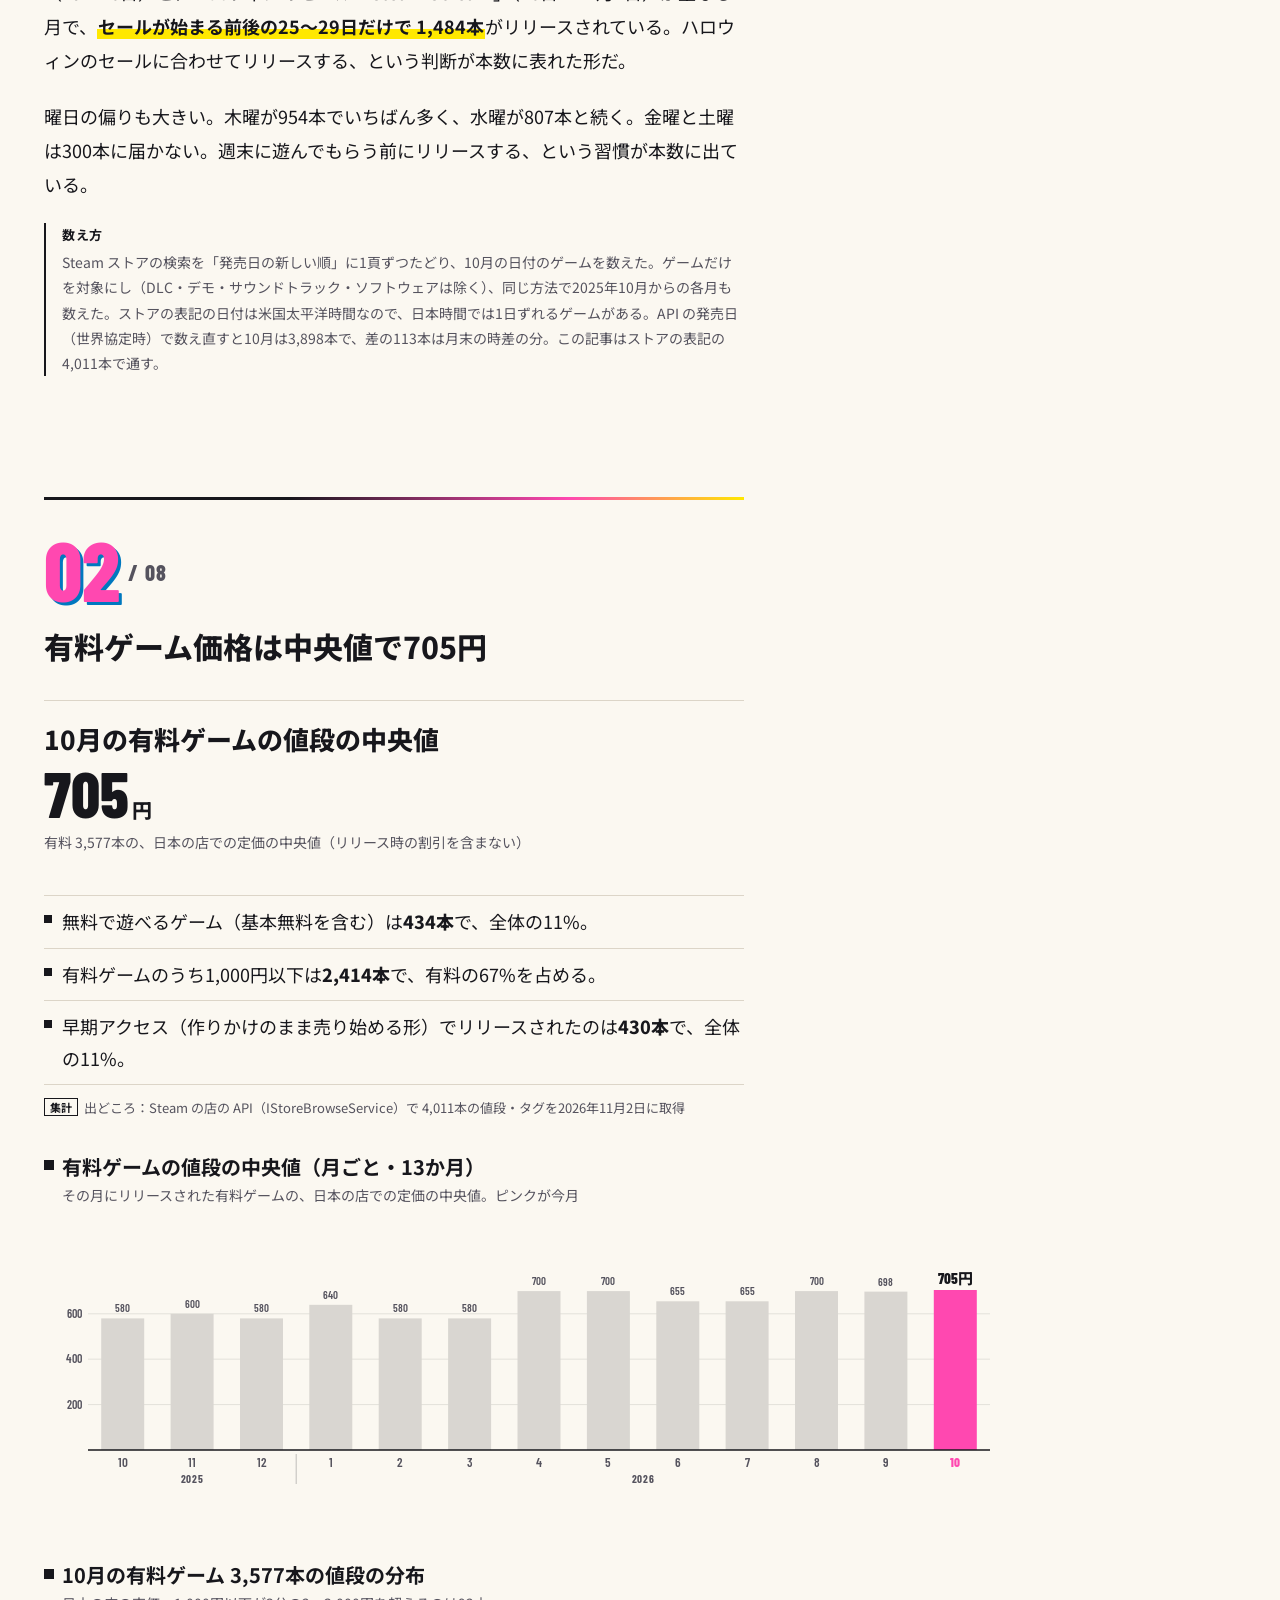
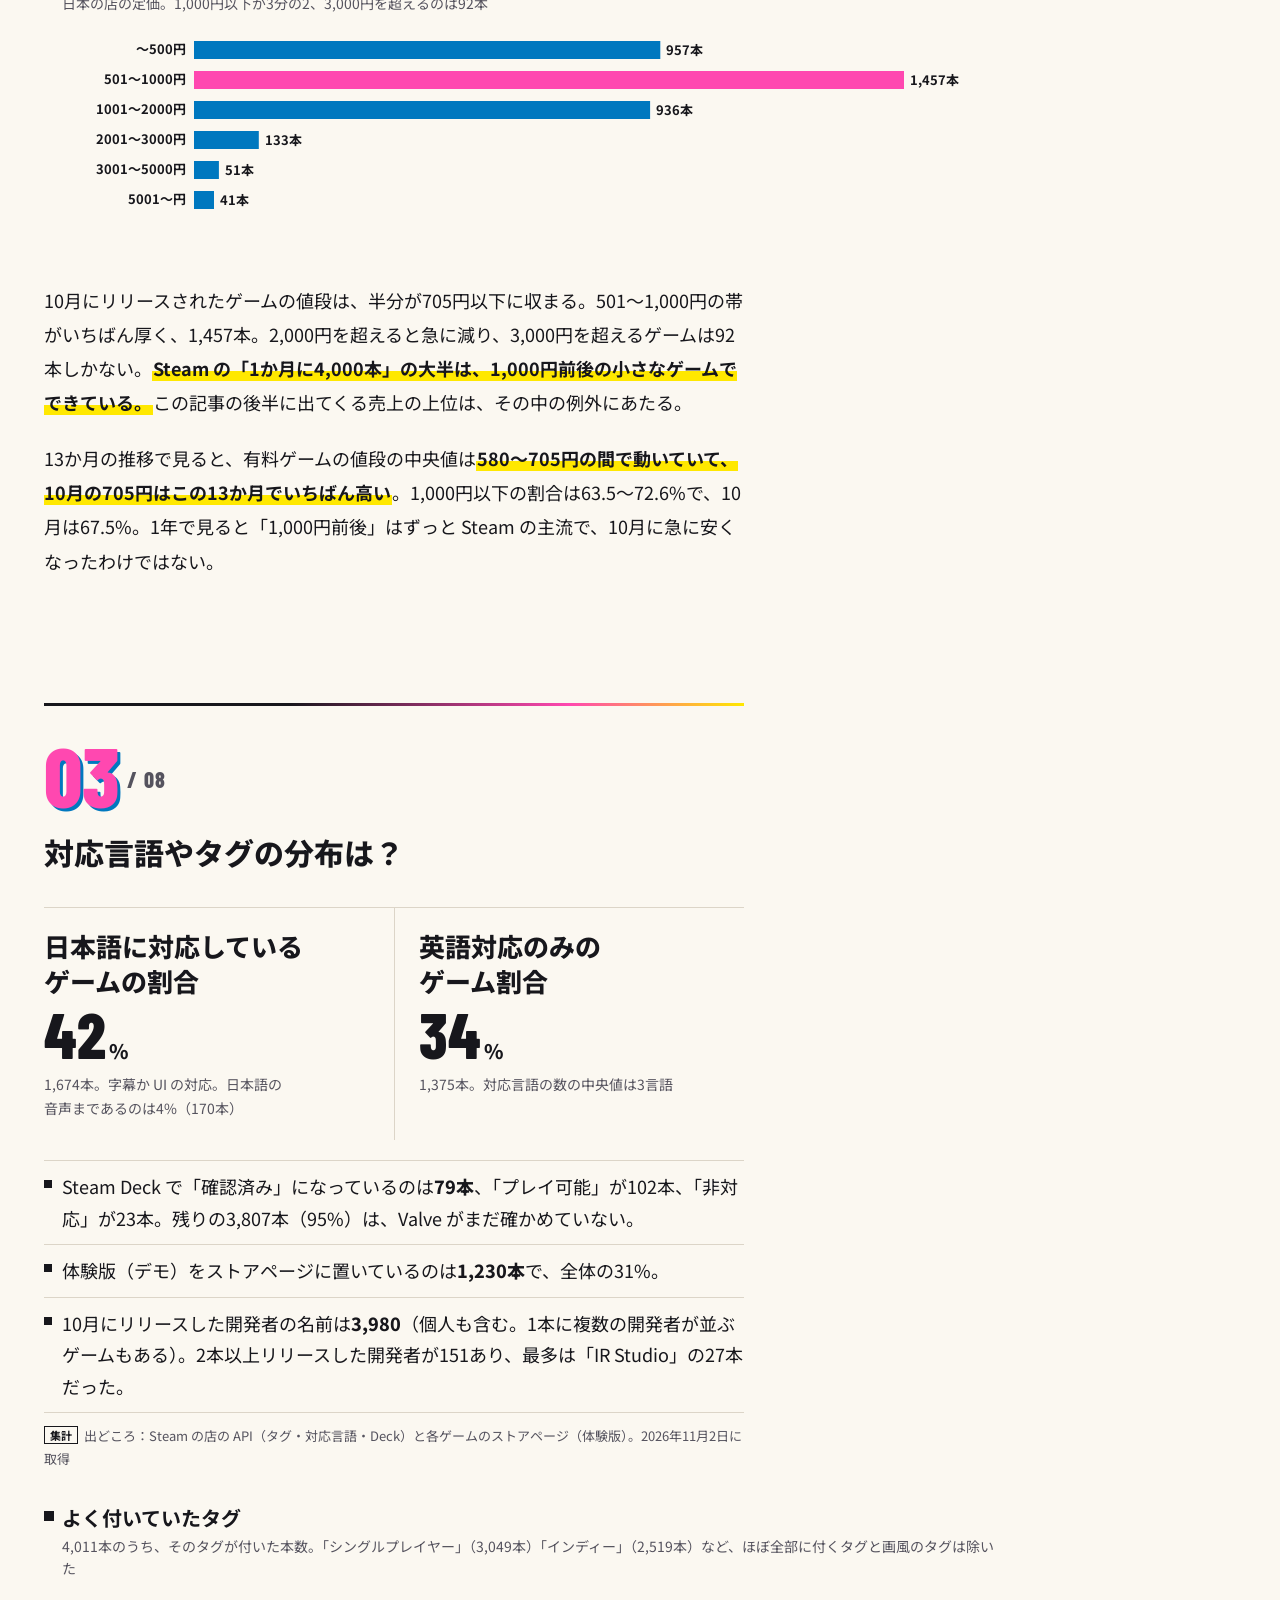
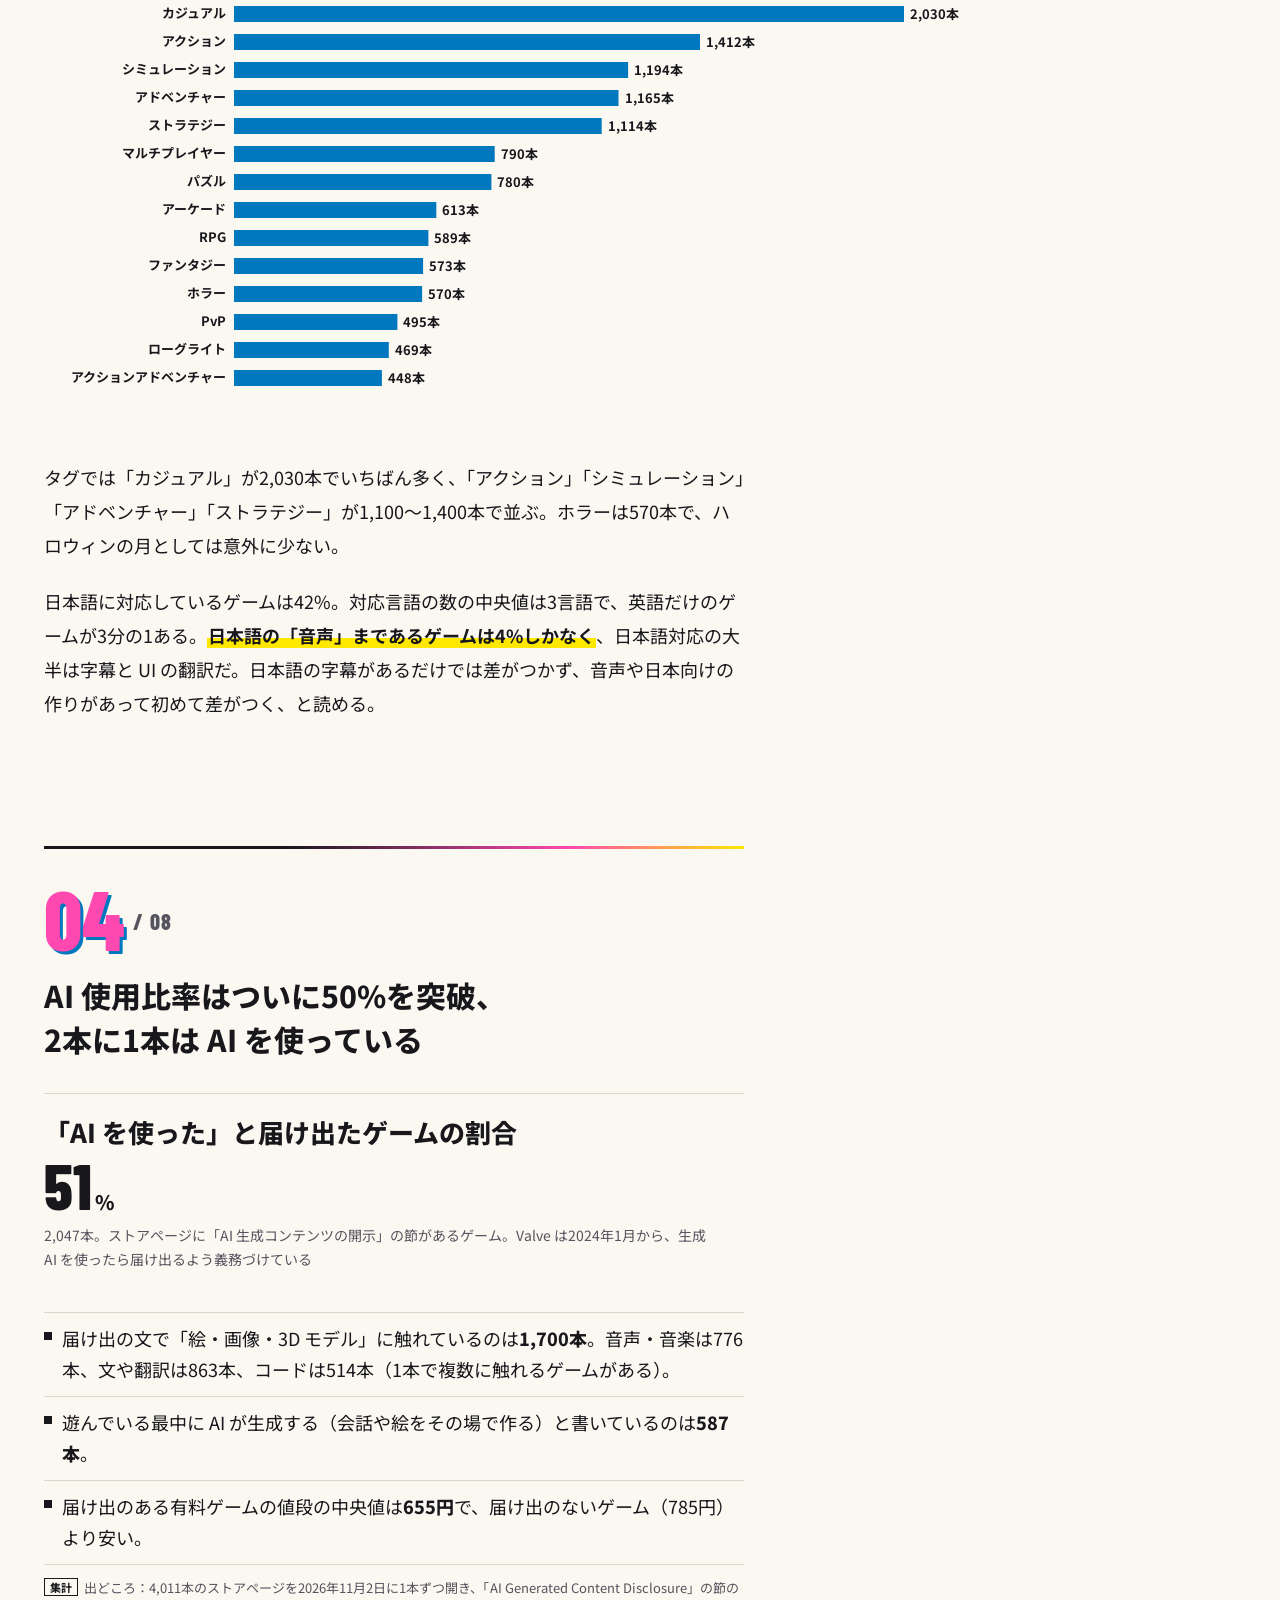
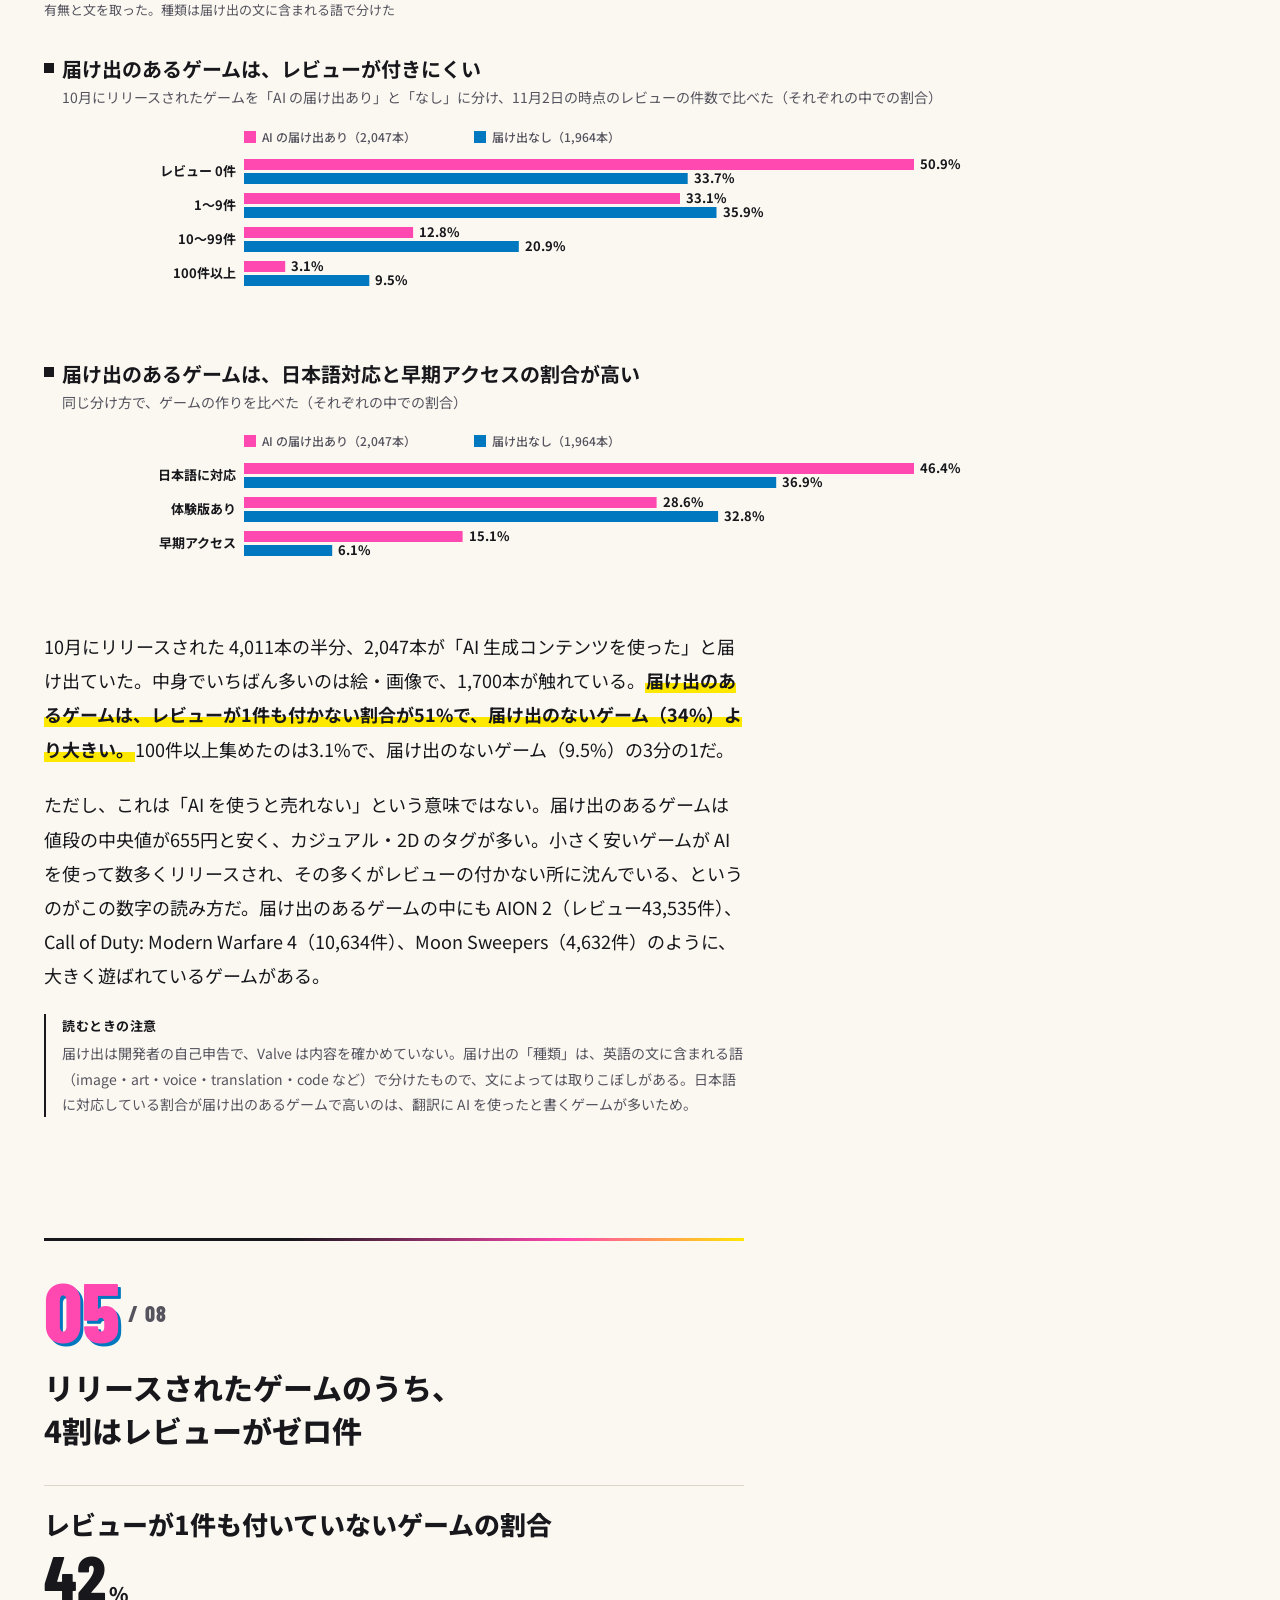
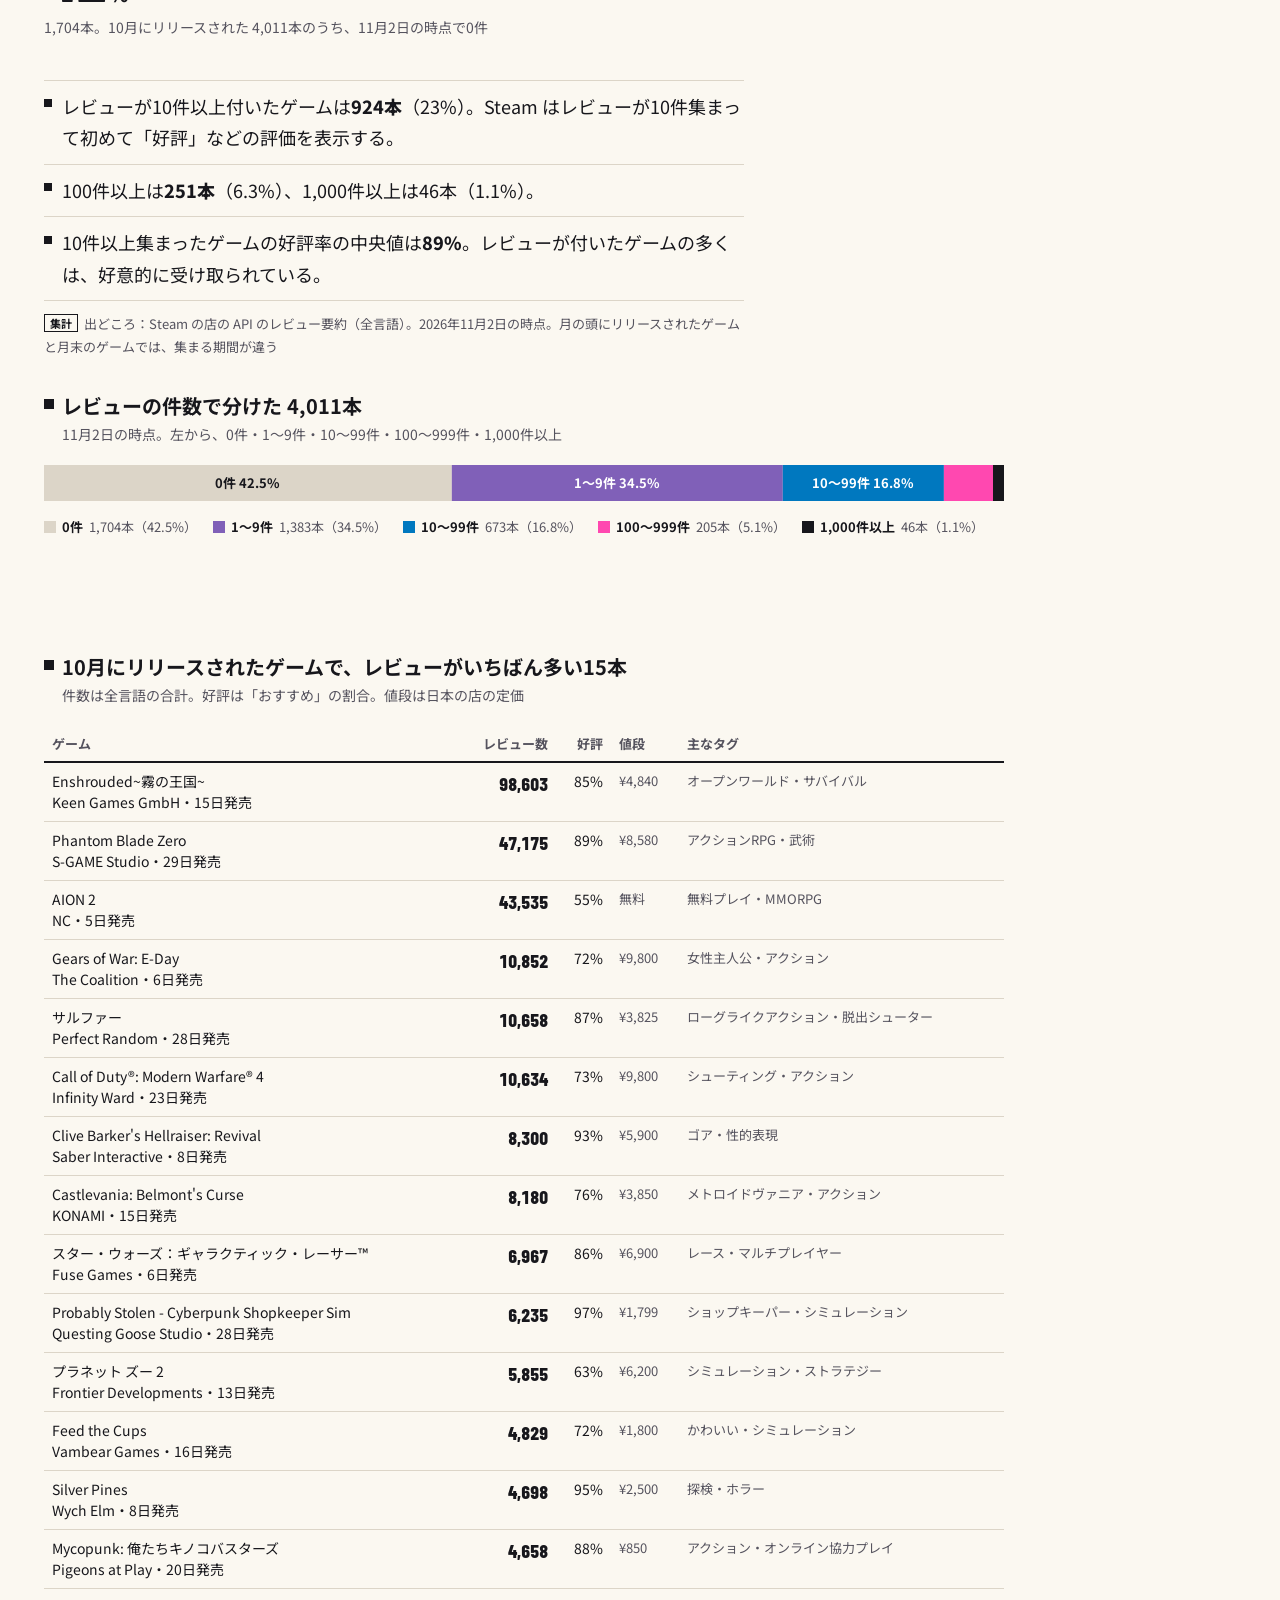
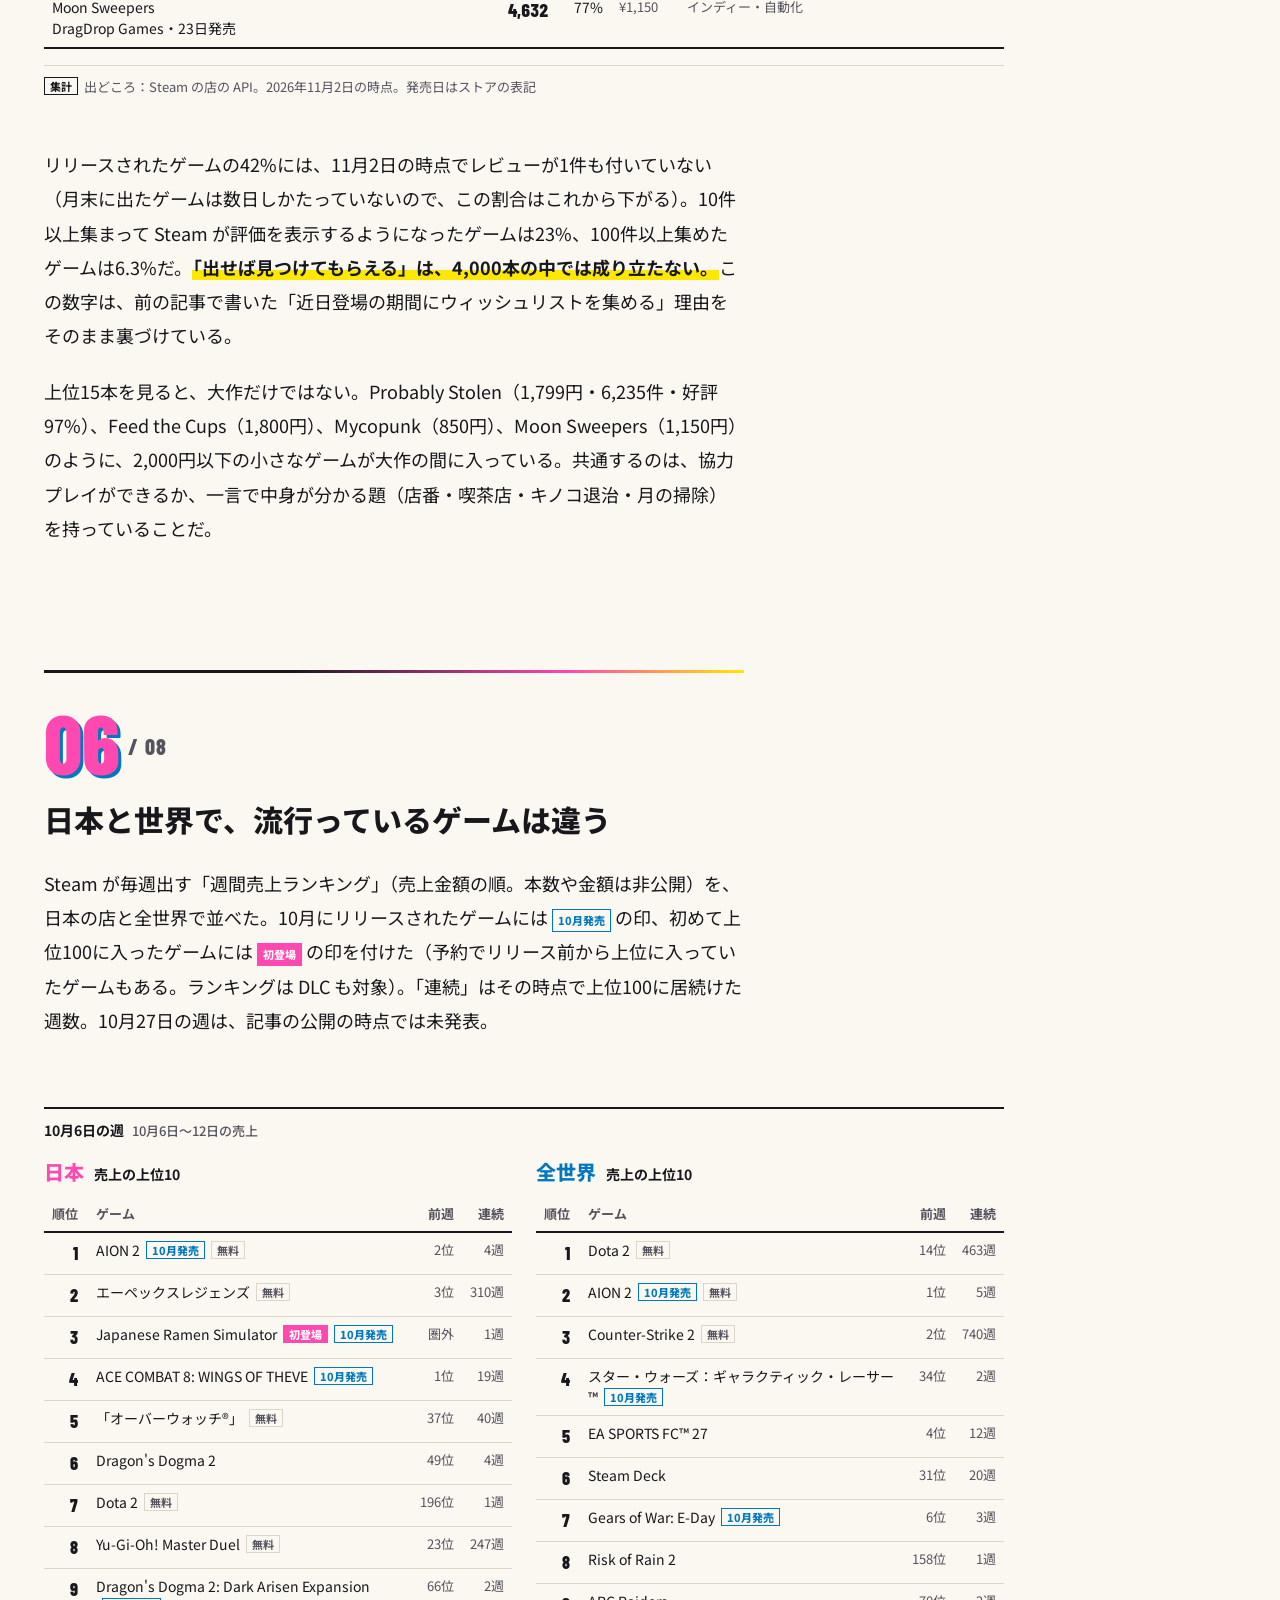
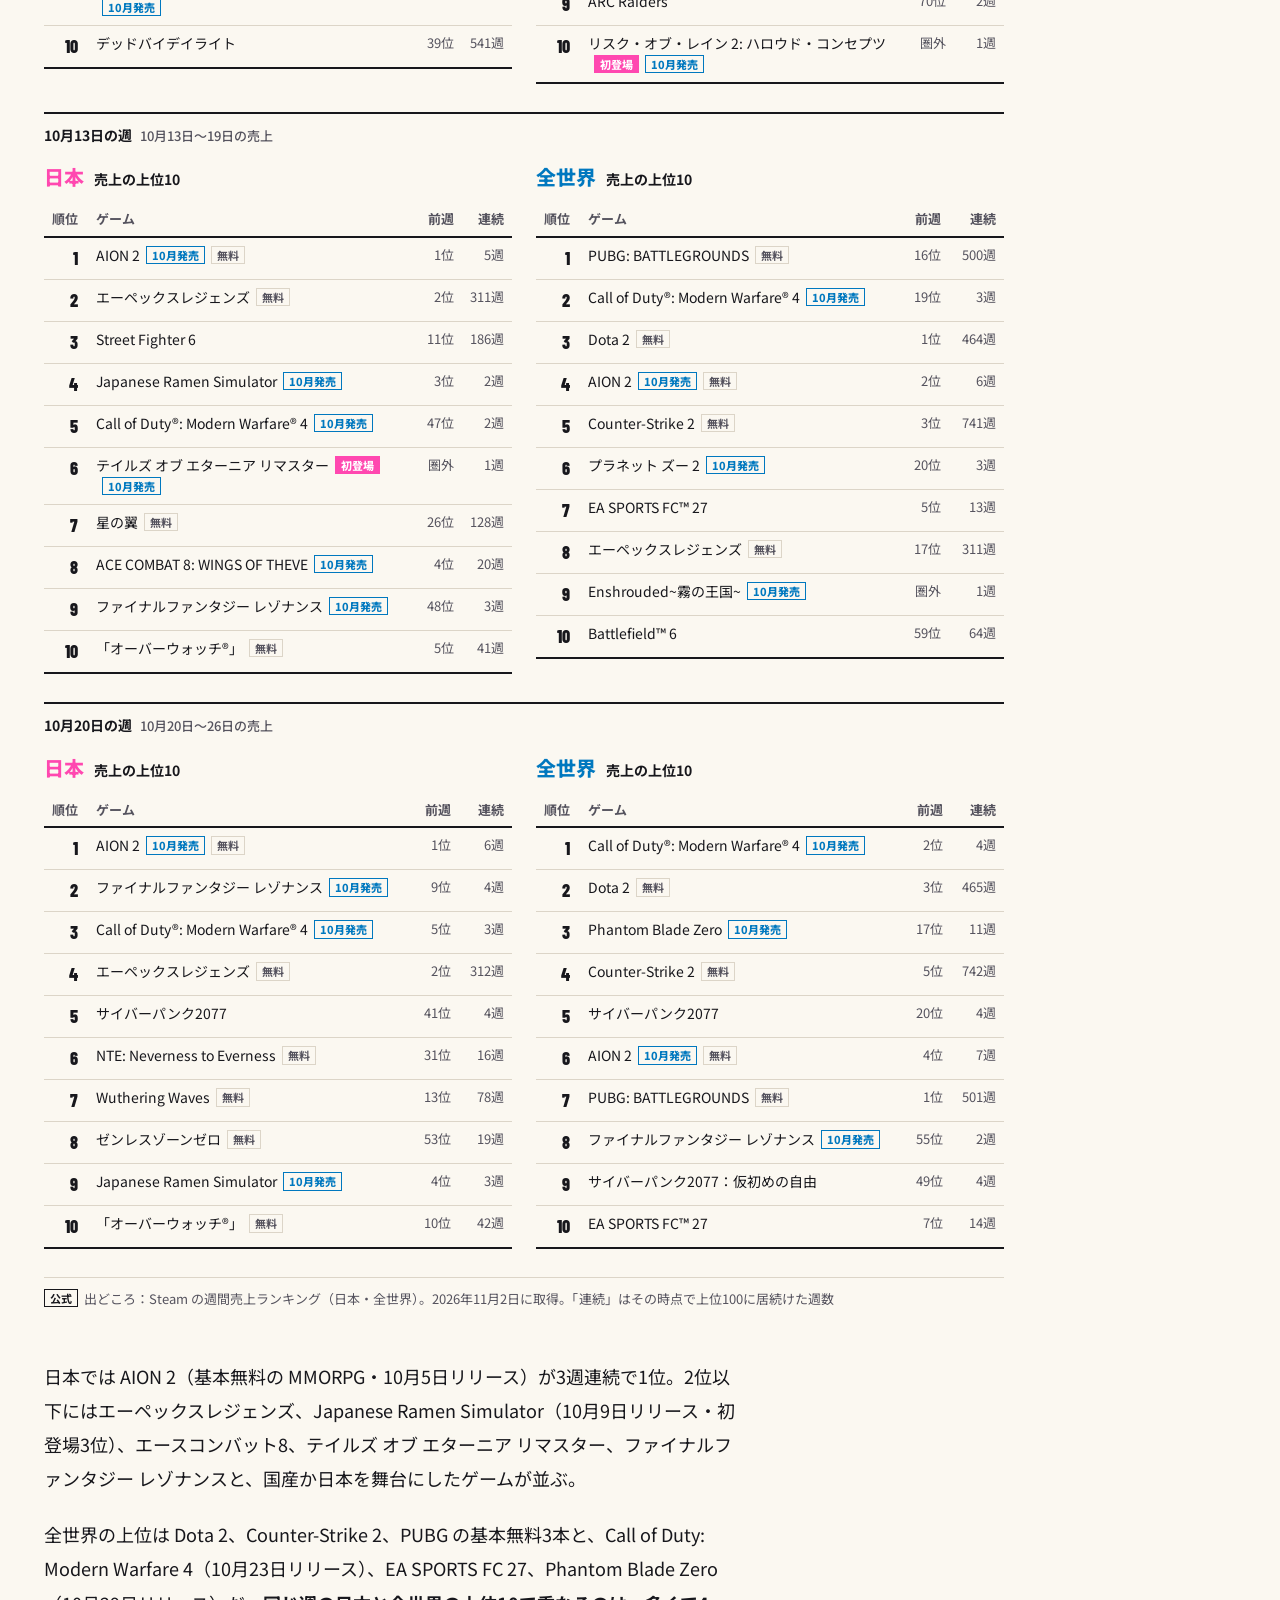
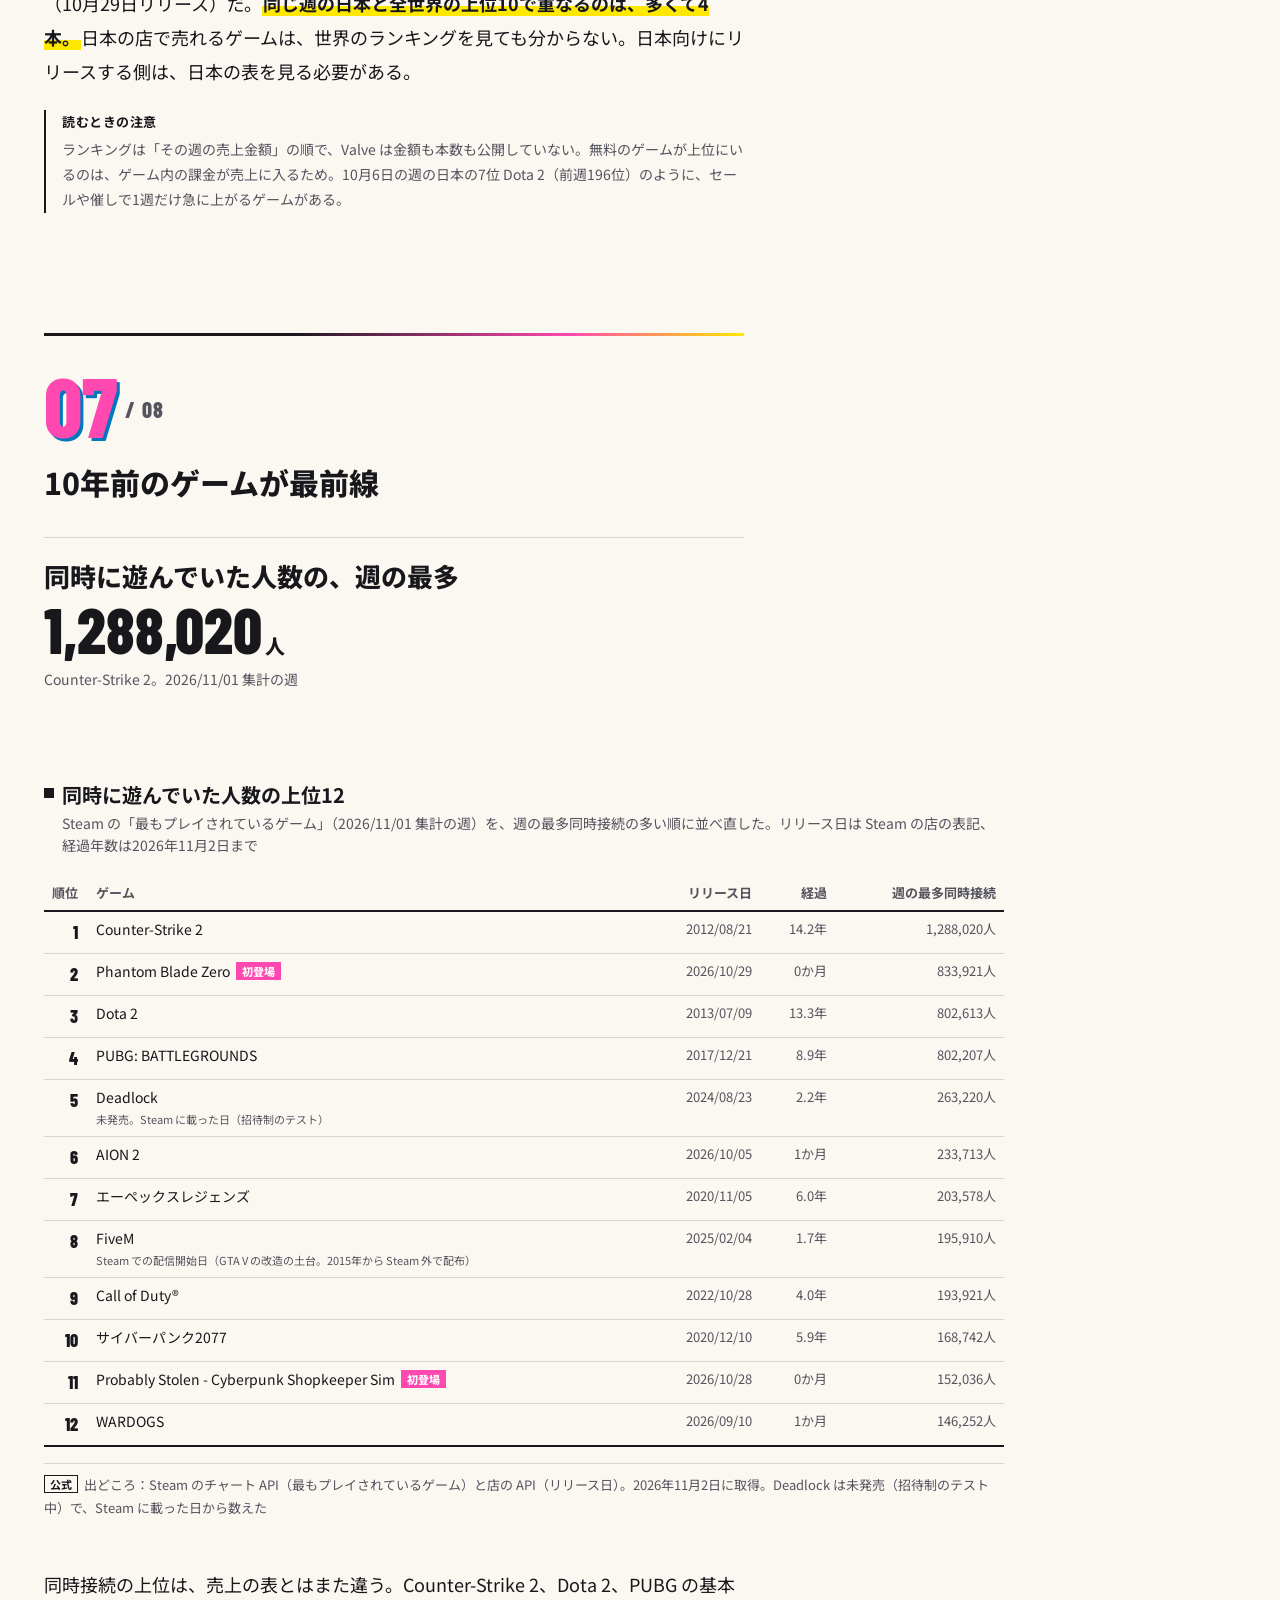
==== commit 75486322: "トップに開発タイトルの節を追加（ミスメルドを作品の帯で・動画は押した時だけ読む）。記事002 の KV の図を PC で大きく Co-Authored-By: Claude Opus 5.5 <nor" ====
--- a/articles/002/index.html
+++ b/articles/002/index.html
@@ -15,7 +15,7 @@
 <link rel="stylesheet" href="https://fonts.googleapis.com/css2?family=Barlow+Condensed:wght@600;800&family=Noto+Sans+JP:wght@400;500;700;800;900&family=Shippori+Mincho:wght@500;600&display=swap">
 <link rel="stylesheet" href="../../assets/article.css?v=a1032f">
 <link rel="stylesheet" href="../../assets/gantt.css?v=a1031h">
-<link rel="stylesheet" href="../../assets/oct.css?v=a1102o">
+<link rel="stylesheet" href="../../assets/oct.css?v=a1102u">
 <script type="application/ld+json">{"@context":"https://schema.org","@type":"Article","headline":"Steam 2026年10月度 最新レポート","datePublished":"2026-11-02","dateModified":"2026-11-02","inLanguage":"ja","image":"https://amusiv.co.jp/articles/002/ogp.png","author":{"@type":"Organization","name":"Amusiv Project"},"publisher":{"@type":"Organization","name":"合同会社Amusiv"},"mainEntityOfPage":"https://amusiv.co.jp/articles/002/"}</script>
 </head>
 <body class="a003">
@@ -36,12 +36,12 @@
       <div>
         <div class="kicker"><span class="tag">Steam × Monthly</span><span class="sep">／</span><span>2026年10月</span></div>
         <h1><span>Steam 2026年10月度</span><span>最新レポート</span></h1>
-        <div class="lead lead3"><p><span class="nb">10月、</span><span class="nb">Steam に出たゲームは <em class="hl">4,011本</em>。</span><span class="nb">前の月の1.4倍で、</span><span class="nb"><em class="hl">この1年で最多</em>となった。</span></p><p><span class="nb">一体どんなゲームが遊ばれ、</span><span class="nb">どんなゲームが売れたのか？</span><span class="nb">ゲーム制作における変化や動向を数字から探っていく。</span></p></div>
+        <div class="lead lead3"><p><span class="nb">10月、</span><span class="nb">Steam に出たゲームは <em class="hl">4,011本</em>。</span><span class="nb">前の月の1.4倍で、</span><span class="nb"><em class="hl">この1年で最多</em>となった。</span></p><p><span class="nb">一体どんなゲームが遊ばれ、</span><span class="nb">どんなゲームが売れたのか？</span><span class="nb">ゲーム制作における変化や動向を​</span><span class="nb">数字から探っていく。</span></p></div>
         <div class="meta"><span class="d">公開 <time datetime="2026-11-02">2026年11月2日</time></span><span class="rt">読了 約14分</span></div>
       </div>
       <figure class="cover" role="img" aria-label="月ごとの発売本数。8月2,949本、9月2,855本、10月4,011本">
         <figcaption>Steam でリリースされたゲームの本数（月ごと）<span>ゲームのみ（DLC・デモ・ソフトウェアは含まない）。青が前の月、ピンクが今月</span></figcaption>
-        <div class="cv3"><div class="dual"><div class="dsk"><svg viewBox="0 0 560 350" role="img" aria-label="月ごとのリリース本数。2026年10月は4,011本で、前の月より40%多い" style="overflow:visible"><line x1="40" x2="418" y1="251.2" y2="251.2" stroke="var(--ink)" stroke-opacity=".10" stroke-width="1"/><text x="32" y="255.2" text-anchor="end" style="font-family:var(--num);font-weight:600;font-size:13px;fill:var(--sub)">1,000</text><line x1="40" x2="418" y1="196.5" y2="196.5" stroke="var(--ink)" stroke-opacity=".10" stroke-width="1"/><text x="32" y="200.5" text-anchor="end" style="font-family:var(--num);font-weight:600;font-size:13px;fill:var(--sub)">2,000</text><line x1="40" x2="418" y1="141.7" y2="141.7" stroke="var(--ink)" stroke-opacity=".10" stroke-width="1"/><text x="32" y="145.7" text-anchor="end" style="font-family:var(--num);font-weight:600;font-size:13px;fill:var(--sub)">3,000</text><line x1="40" x2="418" y1="87.0" y2="87.0" stroke="var(--ink)" stroke-opacity=".10" stroke-width="1"/><text x="32" y="91.0" text-anchor="end" style="font-family:var(--num);font-weight:600;font-size:13px;fill:var(--sub)">4,000</text><rect x="45.4" y="210.0" width="17.6" height="96.0" fill="color-mix(in srgb, var(--ink) 15%, var(--paper))"/><text x="54.2" y="324" text-anchor="middle" style="font-family:var(--num);font-weight:600;font-size:14px;fill:var(--sub)">10</text><rect x="73.9" y="195.7" width="17.6" height="110.3" fill="color-mix(in srgb, var(--ink) 15%, var(--paper))"/><text x="82.7" y="324" text-anchor="middle" style="font-family:var(--num);font-weight:600;font-size:14px;fill:var(--sub)">11</text><rect x="102.3" y="220.2" width="17.6" height="85.8" fill="color-mix(in srgb, var(--ink) 15%, var(--paper))"/><text x="111.2" y="324" text-anchor="middle" style="font-family:var(--num);font-weight:600;font-size:14px;fill:var(--sub)">12</text><rect x="130.8" y="227.0" width="17.6" height="79.0" fill="color-mix(in srgb, var(--ink) 15%, var(--paper))"/><text x="139.6" y="324" text-anchor="middle" style="font-family:var(--num);font-weight:600;font-size:14px;fill:var(--sub)">1</text><line x1="125.4" x2="125.4" y1="310" y2="342" stroke="var(--ink)" stroke-opacity=".25"/><rect x="159.3" y="220.6" width="17.6" height="85.4" fill="color-mix(in srgb, var(--ink) 15%, var(--paper))"/><text x="168.1" y="324" text-anchor="middle" style="font-family:var(--num);font-weight:600;font-size:14px;fill:var(--sub)">2</text><rect x="187.7" y="179.9" width="17.6" height="126.1" fill="color-mix(in srgb, var(--ink) 15%, var(--paper))"/><text x="196.5" y="324" text-anchor="middle" style="font-family:var(--num);font-weight:600;font-size:14px;fill:var(--sub)">3</text><rect x="216.2" y="187.3" width="17.6" height="118.7" fill="color-mix(in srgb, var(--ink) 15%, var(--paper))"/><text x="225.0" y="324" text-anchor="middle" style="font-family:var(--num);font-weight:600;font-size:14px;fill:var(--sub)">4</text><rect x="244.6" y="206.4" width="17.6" height="99.6" fill="color-mix(in srgb, var(--ink) 15%, var(--paper))"/><text x="253.5" y="324" text-anchor="middle" style="font-family:var(--num);font-weight:600;font-size:14px;fill:var(--sub)">5</text><rect x="273.1" y="193.2" width="17.6" height="112.8" fill="color-mix(in srgb, var(--ink) 15%, var(--paper))"/><text x="281.9" y="324" text-anchor="middle" style="font-family:var(--num);font-weight:600;font-size:14px;fill:var(--sub)">6</text><rect x="301.6" y="166.0" width="17.6" height="140.0" fill="color-mix(in srgb, var(--ink) 15%, var(--paper))"/><text x="310.4" y="324" text-anchor="middle" style="font-family:var(--num);font-weight:600;font-size:14px;fill:var(--sub)">7</text><rect x="330.0" y="144.5" width="17.6" height="161.5" fill="color-mix(in srgb, var(--ink) 15%, var(--paper))"/><text x="338.8" y="324" text-anchor="middle" style="font-family:var(--num);font-weight:600;font-size:14px;fill:var(--sub)">8</text><rect x="358.5" y="149.7" width="17.6" height="156.3" fill="var(--blue)"/><text x="367.3" y="141.7" text-anchor="middle" style="font-family:var(--num);font-weight:800;font-size:16px;fill:var(--blue)">2,855</text><text x="367.3" y="324" text-anchor="middle" style="font-family:var(--num);font-weight:800;font-size:14px;fill:var(--blue)">9</text><rect x="386.9" y="86.4" width="17.6" height="219.6" fill="var(--accent)"/><text x="395.8" y="324" text-anchor="middle" style="font-family:var(--num);font-weight:800;font-size:14px;fill:var(--accent)">10</text><text x="82.7" y="341" text-anchor="middle" style="font-family:var(--num);font-weight:700;font-size:12px;fill:var(--sub);letter-spacing:.06em">2025</text><text x="267.7" y="341" text-anchor="middle" style="font-family:var(--num);font-weight:700;font-size:12px;fill:var(--sub);letter-spacing:.06em">2026</text><line x1="40" x2="418" y1="306" y2="306" stroke="var(--ink)" stroke-width="1.5"/><text x="395.8" y="76.4" text-anchor="middle" style="font-family:var(--num);font-weight:800;font-size:30px;fill:var(--ink);letter-spacing:-.01em">4,011<tspan style="font-family:var(--jp);font-weight:900;font-size:12px"> 本</tspan></text><text x="416.6" y="120.0" style="font-family:var(--num);font-weight:800;font-size:42px;fill:var(--accent);letter-spacing:-.02em">+40<tspan style="font-size:26px">%</tspan></text><text x="416.6" y="140.0" style="font-family:var(--jp);font-weight:700;font-size:12px;fill:var(--sub)">前月比 +1,156本</text></svg></div><div class="mob"><svg viewBox="0 0 480 330" role="img" aria-label="月ごとのリリース本数。2026年10月は4,011本で、前の月より40%多い" style="overflow:visible"><line x1="36" x2="362" y1="235.7" y2="235.7" stroke="var(--ink)" stroke-opacity=".10" stroke-width="1"/><text x="28" y="239.7" text-anchor="end" style="font-family:var(--num);font-weight:600;font-size:13px;fill:var(--sub)">1,000</text><line x1="36" x2="362" y1="185.4" y2="185.4" stroke="var(--ink)" stroke-opacity=".10" stroke-width="1"/><text x="28" y="189.4" text-anchor="end" style="font-family:var(--num);font-weight:600;font-size:13px;fill:var(--sub)">2,000</text><line x1="36" x2="362" y1="135.1" y2="135.1" stroke="var(--ink)" stroke-opacity=".10" stroke-width="1"/><text x="28" y="139.1" text-anchor="end" style="font-family:var(--num);font-weight:600;font-size:13px;fill:var(--sub)">3,000</text><line x1="36" x2="362" y1="84.8" y2="84.8" stroke="var(--ink)" stroke-opacity=".10" stroke-width="1"/><text x="28" y="88.8" text-anchor="end" style="font-family:var(--num);font-weight:600;font-size:13px;fill:var(--sub)">4,000</text><rect x="40.6" y="197.8" width="15.2" height="88.2" fill="color-mix(in srgb, var(--ink) 15%, var(--paper))"/><text x="48.2" y="304" text-anchor="middle" style="font-family:var(--num);font-weight:600;font-size:14px;fill:var(--sub)">10</text><rect x="65.1" y="184.7" width="15.2" height="101.3" fill="color-mix(in srgb, var(--ink) 15%, var(--paper))"/><text x="72.7" y="304" text-anchor="middle" style="font-family:var(--num);font-weight:600;font-size:14px;fill:var(--sub)">11</text><rect x="89.6" y="207.2" width="15.2" height="78.8" fill="color-mix(in srgb, var(--ink) 15%, var(--paper))"/><text x="97.2" y="304" text-anchor="middle" style="font-family:var(--num);font-weight:600;font-size:14px;fill:var(--sub)">12</text><rect x="114.0" y="213.5" width="15.2" height="72.5" fill="color-mix(in srgb, var(--ink) 15%, var(--paper))"/><text x="121.6" y="304" text-anchor="middle" style="font-family:var(--num);font-weight:600;font-size:14px;fill:var(--sub)">1</text><line x1="109.4" x2="109.4" y1="290" y2="322" stroke="var(--ink)" stroke-opacity=".25"/><rect x="138.5" y="207.5" width="15.2" height="78.5" fill="color-mix(in srgb, var(--ink) 15%, var(--paper))"/><text x="146.1" y="304" text-anchor="middle" style="font-family:var(--num);font-weight:600;font-size:14px;fill:var(--sub)">2</text><rect x="163.0" y="170.1" width="15.2" height="115.9" fill="color-mix(in srgb, var(--ink) 15%, var(--paper))"/><text x="170.5" y="304" text-anchor="middle" style="font-family:var(--num);font-weight:600;font-size:14px;fill:var(--sub)">3</text><rect x="187.4" y="176.9" width="15.2" height="109.1" fill="color-mix(in srgb, var(--ink) 15%, var(--paper))"/><text x="195.0" y="304" text-anchor="middle" style="font-family:var(--num);font-weight:600;font-size:14px;fill:var(--sub)">4</text><rect x="211.9" y="194.5" width="15.2" height="91.5" fill="color-mix(in srgb, var(--ink) 15%, var(--paper))"/><text x="219.5" y="304" text-anchor="middle" style="font-family:var(--num);font-weight:600;font-size:14px;fill:var(--sub)">5</text><rect x="236.3" y="182.4" width="15.2" height="103.6" fill="color-mix(in srgb, var(--ink) 15%, var(--paper))"/><text x="243.9" y="304" text-anchor="middle" style="font-family:var(--num);font-weight:600;font-size:14px;fill:var(--sub)">6</text><rect x="260.8" y="157.4" width="15.2" height="128.6" fill="color-mix(in srgb, var(--ink) 15%, var(--paper))"/><text x="268.4" y="304" text-anchor="middle" style="font-family:var(--num);font-weight:600;font-size:14px;fill:var(--sub)">7</text><rect x="285.3" y="137.6" width="15.2" height="148.4" fill="color-mix(in srgb, var(--ink) 15%, var(--paper))"/><text x="292.8" y="304" text-anchor="middle" style="font-family:var(--num);font-weight:600;font-size:14px;fill:var(--sub)">8</text><rect x="309.7" y="142.4" width="15.2" height="143.6" fill="var(--blue)"/><text x="317.3" y="134.4" text-anchor="middle" style="font-family:var(--num);font-weight:800;font-size:16px;fill:var(--blue)">2,855</text><text x="317.3" y="304" text-anchor="middle" style="font-family:var(--num);font-weight:800;font-size:14px;fill:var(--blue)">9</text><rect x="334.2" y="84.2" width="15.2" height="201.8" fill="var(--accent)"/><text x="341.8" y="304" text-anchor="middle" style="font-family:var(--num);font-weight:800;font-size:14px;fill:var(--accent)">10</text><text x="72.7" y="321" text-anchor="middle" style="font-family:var(--num);font-weight:700;font-size:12px;fill:var(--sub);letter-spacing:.06em">2025</text><text x="231.7" y="321" text-anchor="middle" style="font-family:var(--num);font-weight:700;font-size:12px;fill:var(--sub);letter-spacing:.06em">2026</text><line x1="36" x2="362" y1="286" y2="286" stroke="var(--ink)" stroke-width="1.5"/><text x="341.8" y="74.2" text-anchor="middle" style="font-family:var(--num);font-weight:800;font-size:26px;fill:var(--ink);letter-spacing:-.01em">4,011<tspan style="font-family:var(--jp);font-weight:900;font-size:12px"> 本</tspan></text><text x="361.4" y="115.3" style="font-family:var(--num);font-weight:800;font-size:36px;fill:var(--accent);letter-spacing:-.02em">+40<tspan style="font-size:22px">%</tspan></text><text x="361.4" y="135.3" style="font-family:var(--jp);font-weight:700;font-size:12px;fill:var(--sub)">前月比 +1,156本</text></svg></div></div></div>
+        <div class="cv3"><div class="dual"><div class="dsk"><svg viewBox="0 0 600 420" role="img" aria-label="月ごとのリリース本数。2026年10月は4,011本で、前の月より40%多い" style="overflow:visible"><line x1="44" x2="458" y1="305.0" y2="305.0" stroke="var(--ink)" stroke-opacity=".10" stroke-width="1"/><text x="36" y="309.0" text-anchor="end" style="font-family:var(--num);font-weight:600;font-size:13px;fill:var(--sub)">1,000</text><line x1="44" x2="458" y1="236.0" y2="236.0" stroke="var(--ink)" stroke-opacity=".10" stroke-width="1"/><text x="36" y="240.0" text-anchor="end" style="font-family:var(--num);font-weight:600;font-size:13px;fill:var(--sub)">2,000</text><line x1="44" x2="458" y1="167.0" y2="167.0" stroke="var(--ink)" stroke-opacity=".10" stroke-width="1"/><text x="36" y="171.0" text-anchor="end" style="font-family:var(--num);font-weight:600;font-size:13px;fill:var(--sub)">3,000</text><line x1="44" x2="458" y1="98.0" y2="98.0" stroke="var(--ink)" stroke-opacity=".10" stroke-width="1"/><text x="36" y="102.0" text-anchor="end" style="font-family:var(--num);font-weight:600;font-size:13px;fill:var(--sub)">4,000</text><rect x="49.9" y="253.0" width="19.4" height="121.0" fill="color-mix(in srgb, var(--ink) 15%, var(--paper))"/><text x="59.6" y="392" text-anchor="middle" style="font-family:var(--num);font-weight:600;font-size:14px;fill:var(--sub)">10</text><rect x="81.2" y="235.0" width="19.4" height="139.0" fill="color-mix(in srgb, var(--ink) 15%, var(--paper))"/><text x="90.8" y="392" text-anchor="middle" style="font-family:var(--num);font-weight:600;font-size:14px;fill:var(--sub)">11</text><rect x="112.4" y="265.9" width="19.4" height="108.1" fill="color-mix(in srgb, var(--ink) 15%, var(--paper))"/><text x="122.1" y="392" text-anchor="middle" style="font-family:var(--num);font-weight:600;font-size:14px;fill:var(--sub)">12</text><rect x="143.6" y="274.5" width="19.4" height="99.5" fill="color-mix(in srgb, var(--ink) 15%, var(--paper))"/><text x="153.3" y="392" text-anchor="middle" style="font-family:var(--num);font-weight:600;font-size:14px;fill:var(--sub)">1</text><line x1="137.7" x2="137.7" y1="378" y2="410" stroke="var(--ink)" stroke-opacity=".25"/><rect x="174.9" y="266.3" width="19.4" height="107.7" fill="color-mix(in srgb, var(--ink) 15%, var(--paper))"/><text x="184.5" y="392" text-anchor="middle" style="font-family:var(--num);font-weight:600;font-size:14px;fill:var(--sub)">2</text><rect x="206.1" y="215.1" width="19.4" height="158.9" fill="color-mix(in srgb, var(--ink) 15%, var(--paper))"/><text x="215.8" y="392" text-anchor="middle" style="font-family:var(--num);font-weight:600;font-size:14px;fill:var(--sub)">3</text><rect x="237.3" y="224.4" width="19.4" height="149.6" fill="color-mix(in srgb, var(--ink) 15%, var(--paper))"/><text x="247.0" y="392" text-anchor="middle" style="font-family:var(--num);font-weight:600;font-size:14px;fill:var(--sub)">4</text><rect x="268.5" y="248.5" width="19.4" height="125.5" fill="color-mix(in srgb, var(--ink) 15%, var(--paper))"/><text x="278.2" y="392" text-anchor="middle" style="font-family:var(--num);font-weight:600;font-size:14px;fill:var(--sub)">5</text><rect x="299.8" y="231.8" width="19.4" height="142.2" fill="color-mix(in srgb, var(--ink) 15%, var(--paper))"/><text x="309.5" y="392" text-anchor="middle" style="font-family:var(--num);font-weight:600;font-size:14px;fill:var(--sub)">6</text><rect x="331.0" y="197.6" width="19.4" height="176.4" fill="color-mix(in srgb, var(--ink) 15%, var(--paper))"/><text x="340.7" y="392" text-anchor="middle" style="font-family:var(--num);font-weight:600;font-size:14px;fill:var(--sub)">7</text><rect x="362.2" y="170.5" width="19.4" height="203.5" fill="color-mix(in srgb, var(--ink) 15%, var(--paper))"/><text x="371.9" y="392" text-anchor="middle" style="font-family:var(--num);font-weight:600;font-size:14px;fill:var(--sub)">8</text><rect x="393.5" y="177.0" width="19.4" height="197.0" fill="var(--blue)"/><text x="403.2" y="169.0" text-anchor="middle" style="font-family:var(--num);font-weight:800;font-size:16px;fill:var(--blue)">2,855</text><text x="403.2" y="392" text-anchor="middle" style="font-family:var(--num);font-weight:800;font-size:14px;fill:var(--blue)">9</text><rect x="424.7" y="97.2" width="19.4" height="276.8" fill="var(--accent)"/><text x="434.4" y="392" text-anchor="middle" style="font-family:var(--num);font-weight:800;font-size:14px;fill:var(--accent)">10</text><text x="90.8" y="409" text-anchor="middle" style="font-family:var(--num);font-weight:700;font-size:12px;fill:var(--sub);letter-spacing:.06em">2025</text><text x="293.8" y="409" text-anchor="middle" style="font-family:var(--num);font-weight:700;font-size:12px;fill:var(--sub);letter-spacing:.06em">2026</text><line x1="44" x2="458" y1="374" y2="374" stroke="var(--ink)" stroke-width="1.5"/><text x="434.4" y="87.2" text-anchor="middle" style="font-family:var(--num);font-weight:800;font-size:30px;fill:var(--ink);letter-spacing:-.01em">4,011<tspan style="font-family:var(--jp);font-weight:900;font-size:12px"> 本</tspan></text><text x="456.1" y="139.1" style="font-family:var(--num);font-weight:800;font-size:42px;fill:var(--accent);letter-spacing:-.02em">+40<tspan style="font-size:26px">%</tspan></text><text x="456.1" y="159.1" style="font-family:var(--jp);font-weight:700;font-size:12px;fill:var(--sub)">前月比 +1,156本</text></svg></div><div class="mob"><svg viewBox="0 0 480 330" role="img" aria-label="月ごとのリリース本数。2026年10月は4,011本で、前の月より40%多い" style="overflow:visible"><line x1="36" x2="362" y1="235.0" y2="235.0" stroke="var(--ink)" stroke-opacity=".10" stroke-width="1"/><text x="28" y="239.0" text-anchor="end" style="font-family:var(--num);font-weight:600;font-size:13px;fill:var(--sub)">1,000</text><line x1="36" x2="362" y1="186.1" y2="186.1" stroke="var(--ink)" stroke-opacity=".10" stroke-width="1"/><text x="28" y="190.1" text-anchor="end" style="font-family:var(--num);font-weight:600;font-size:13px;fill:var(--sub)">2,000</text><line x1="36" x2="362" y1="137.1" y2="137.1" stroke="var(--ink)" stroke-opacity=".10" stroke-width="1"/><text x="28" y="141.1" text-anchor="end" style="font-family:var(--num);font-weight:600;font-size:13px;fill:var(--sub)">3,000</text><line x1="36" x2="362" y1="88.1" y2="88.1" stroke="var(--ink)" stroke-opacity=".10" stroke-width="1"/><text x="28" y="92.1" text-anchor="end" style="font-family:var(--num);font-weight:600;font-size:13px;fill:var(--sub)">4,000</text><rect x="40.6" y="198.2" width="15.2" height="85.8" fill="color-mix(in srgb, var(--ink) 15%, var(--paper))"/><text x="48.2" y="302" text-anchor="middle" style="font-family:var(--num);font-weight:600;font-size:14px;fill:var(--sub)">10</text><rect x="65.1" y="185.4" width="15.2" height="98.6" fill="color-mix(in srgb, var(--ink) 15%, var(--paper))"/><text x="72.7" y="302" text-anchor="middle" style="font-family:var(--num);font-weight:600;font-size:14px;fill:var(--sub)">11</text><rect x="89.6" y="207.3" width="15.2" height="76.7" fill="color-mix(in srgb, var(--ink) 15%, var(--paper))"/><text x="97.2" y="302" text-anchor="middle" style="font-family:var(--num);font-weight:600;font-size:14px;fill:var(--sub)">12</text><rect x="114.0" y="213.4" width="15.2" height="70.6" fill="color-mix(in srgb, var(--ink) 15%, var(--paper))"/><text x="121.6" y="302" text-anchor="middle" style="font-family:var(--num);font-weight:600;font-size:14px;fill:var(--sub)">1</text><line x1="109.4" x2="109.4" y1="288" y2="320" stroke="var(--ink)" stroke-opacity=".25"/><rect x="138.5" y="207.6" width="15.2" height="76.4" fill="color-mix(in srgb, var(--ink) 15%, var(--paper))"/><text x="146.1" y="302" text-anchor="middle" style="font-family:var(--num);font-weight:600;font-size:14px;fill:var(--sub)">2</text><rect x="163.0" y="171.2" width="15.2" height="112.8" fill="color-mix(in srgb, var(--ink) 15%, var(--paper))"/><text x="170.5" y="302" text-anchor="middle" style="font-family:var(--num);font-weight:600;font-size:14px;fill:var(--sub)">3</text><rect x="187.4" y="177.8" width="15.2" height="106.2" fill="color-mix(in srgb, var(--ink) 15%, var(--paper))"/><text x="195.0" y="302" text-anchor="middle" style="font-family:var(--num);font-weight:600;font-size:14px;fill:var(--sub)">4</text><rect x="211.9" y="194.9" width="15.2" height="89.1" fill="color-mix(in srgb, var(--ink) 15%, var(--paper))"/><text x="219.5" y="302" text-anchor="middle" style="font-family:var(--num);font-weight:600;font-size:14px;fill:var(--sub)">5</text><rect x="236.3" y="183.1" width="15.2" height="100.9" fill="color-mix(in srgb, var(--ink) 15%, var(--paper))"/><text x="243.9" y="302" text-anchor="middle" style="font-family:var(--num);font-weight:600;font-size:14px;fill:var(--sub)">6</text><rect x="260.8" y="158.8" width="15.2" height="125.2" fill="color-mix(in srgb, var(--ink) 15%, var(--paper))"/><text x="268.4" y="302" text-anchor="middle" style="font-family:var(--num);font-weight:600;font-size:14px;fill:var(--sub)">7</text><rect x="285.3" y="139.6" width="15.2" height="144.4" fill="color-mix(in srgb, var(--ink) 15%, var(--paper))"/><text x="292.8" y="302" text-anchor="middle" style="font-family:var(--num);font-weight:600;font-size:14px;fill:var(--sub)">8</text><rect x="309.7" y="144.2" width="15.2" height="139.8" fill="var(--blue)"/><text x="317.3" y="136.2" text-anchor="middle" style="font-family:var(--num);font-weight:800;font-size:16px;fill:var(--blue)">2,855</text><text x="317.3" y="302" text-anchor="middle" style="font-family:var(--num);font-weight:800;font-size:14px;fill:var(--blue)">9</text><rect x="334.2" y="87.6" width="15.2" height="196.4" fill="var(--accent)"/><text x="341.8" y="302" text-anchor="middle" style="font-family:var(--num);font-weight:800;font-size:14px;fill:var(--accent)">10</text><text x="72.7" y="319" text-anchor="middle" style="font-family:var(--num);font-weight:700;font-size:12px;fill:var(--sub);letter-spacing:.06em">2025</text><text x="231.7" y="319" text-anchor="middle" style="font-family:var(--num);font-weight:700;font-size:12px;fill:var(--sub);letter-spacing:.06em">2026</text><line x1="36" x2="362" y1="284" y2="284" stroke="var(--ink)" stroke-width="1.5"/><text x="341.8" y="77.6" text-anchor="middle" style="font-family:var(--num);font-weight:800;font-size:26px;fill:var(--ink);letter-spacing:-.01em">4,011<tspan style="font-family:var(--jp);font-weight:900;font-size:12px"> 本</tspan></text><text x="361.4" y="117.9" style="font-family:var(--num);font-weight:800;font-size:36px;fill:var(--accent);letter-spacing:-.02em">+40<tspan style="font-size:22px">%</tspan></text><text x="361.4" y="137.9" style="font-family:var(--jp);font-weight:700;font-size:12px;fill:var(--sub)">前月比 +1,156本</text></svg></div></div></div>
       </figure>
     </div>
   </header>
--- a/assets/oct.css
+++ b/assets/oct.css
@@ -64,7 +64,7 @@
 .skey i { width: 12px; height: 12px; display: inline-block; }
 .skey b { color: var(--ink); font-weight: 700; }
 
-.cv3 svg { max-width: 580px; overflow: visible; }
+.cv3 svg { max-width: 640px; overflow: visible; }
 
 .dual .mob { display: none; }
 @media (max-width: 600px) { .dual .dsk { display: none; } .dual .mob { display: block; } }
@@ -79,7 +79,7 @@
 .rk th.m, .top th.num, .top th.pct { text-align: right; }
 .cv3 svg text.lbn { font-family: var(--num); }
 
-@media (min-width: 1100px) { .a003 .hero .in { grid-template-columns: minmax(var(--pad), 1fr) minmax(0, 500px) 30px 470px minmax(var(--pad), 1fr); } }
+@media (min-width: 1100px) { .a003 .hero .in { grid-template-columns: minmax(var(--pad), 1fr) minmax(0, 460px) 24px 600px minmax(var(--pad), 1fr); } .a003 .hero .cover { max-width: none; } }
 
 .plain { list-style: none; margin: 0 0 28px; padding: 0; }
 .plain li { position: relative; padding: 10px 0 10px 18px; border-top: 1px solid var(--line); font-size: var(--fs-body); line-height: 1.75; }
